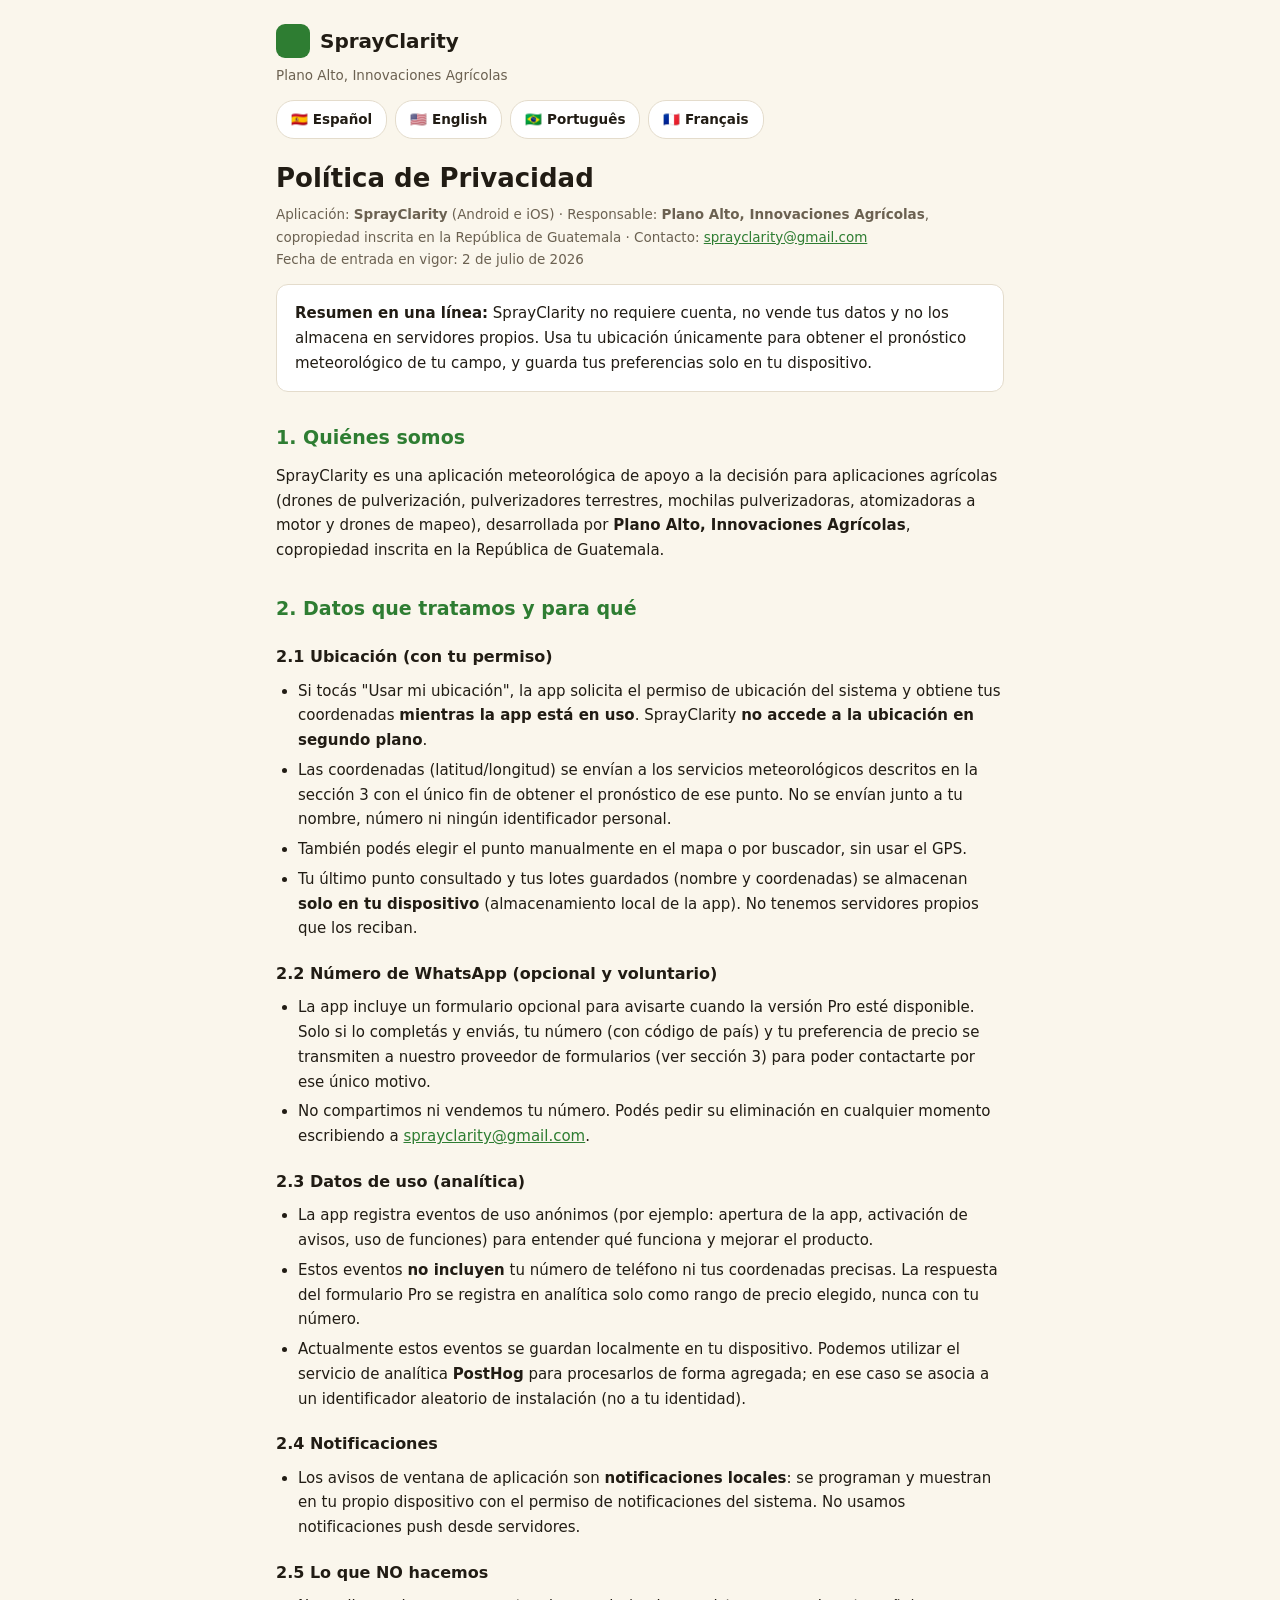
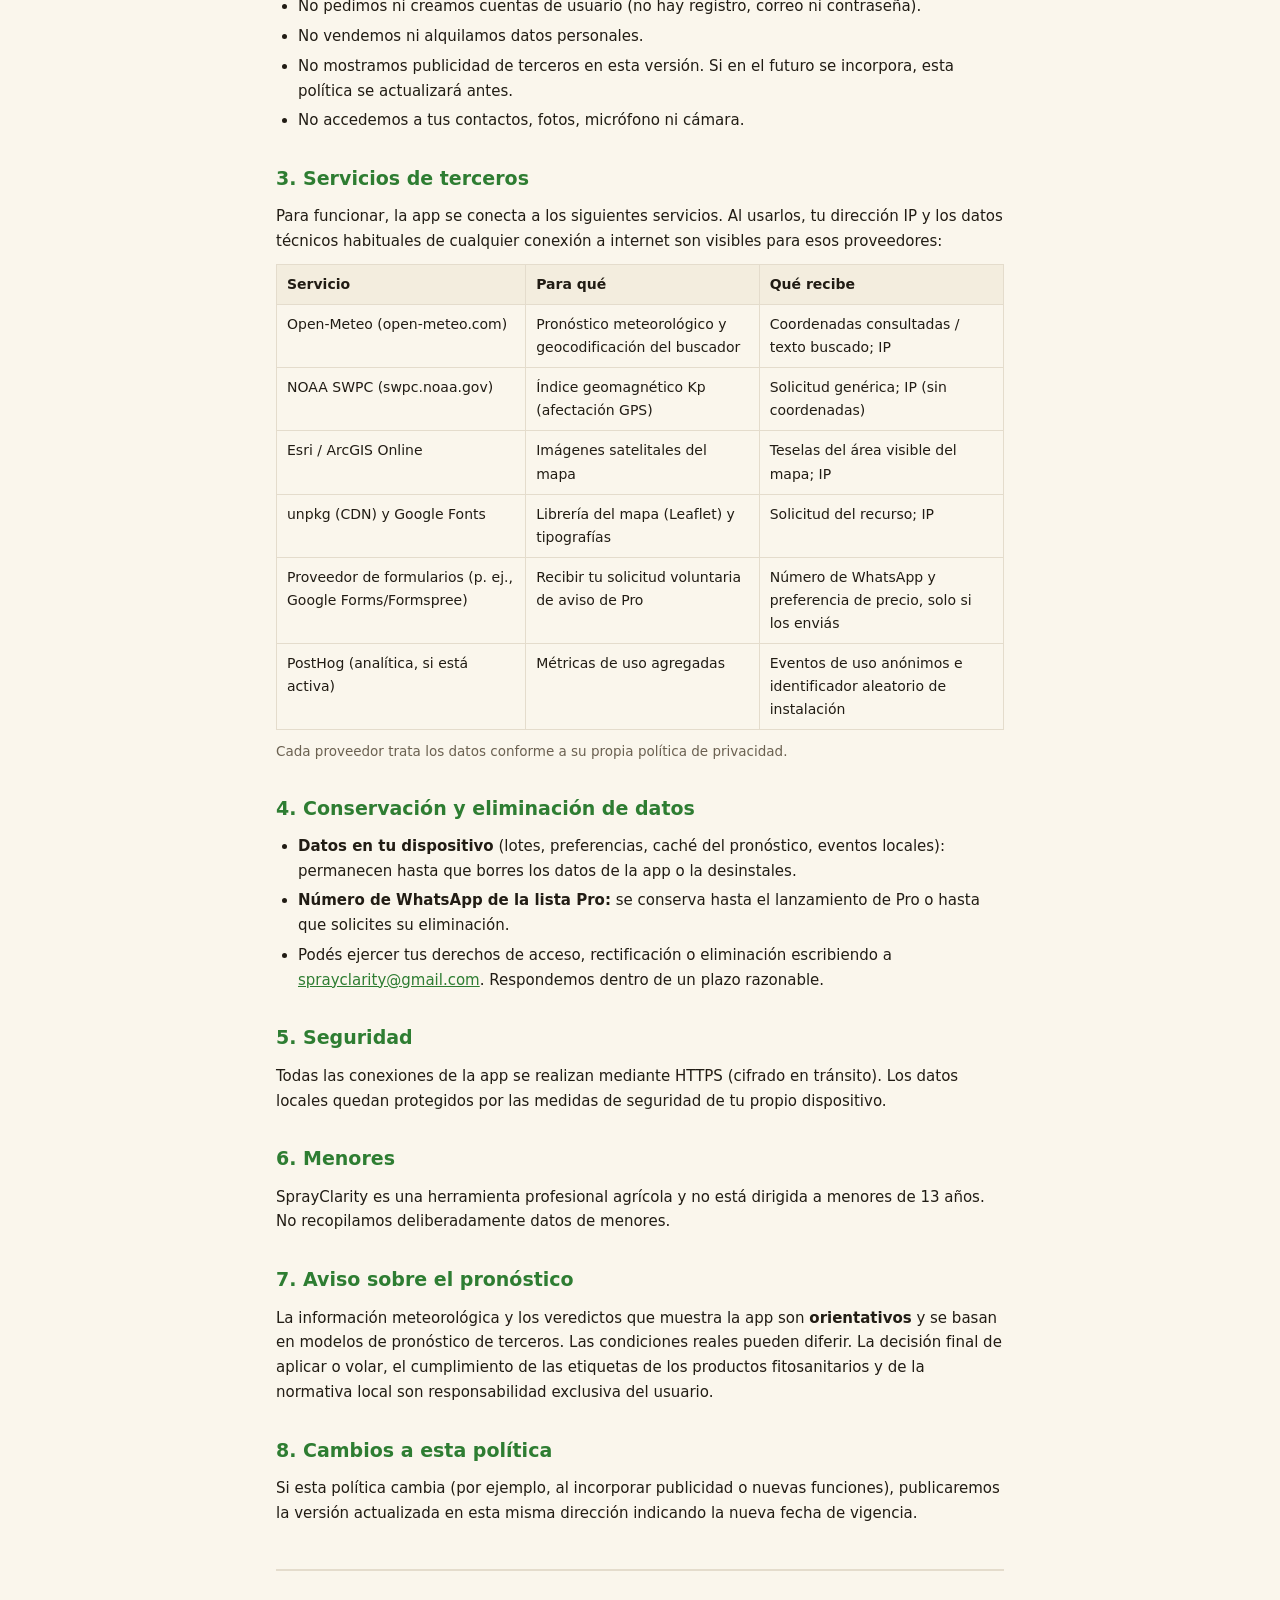
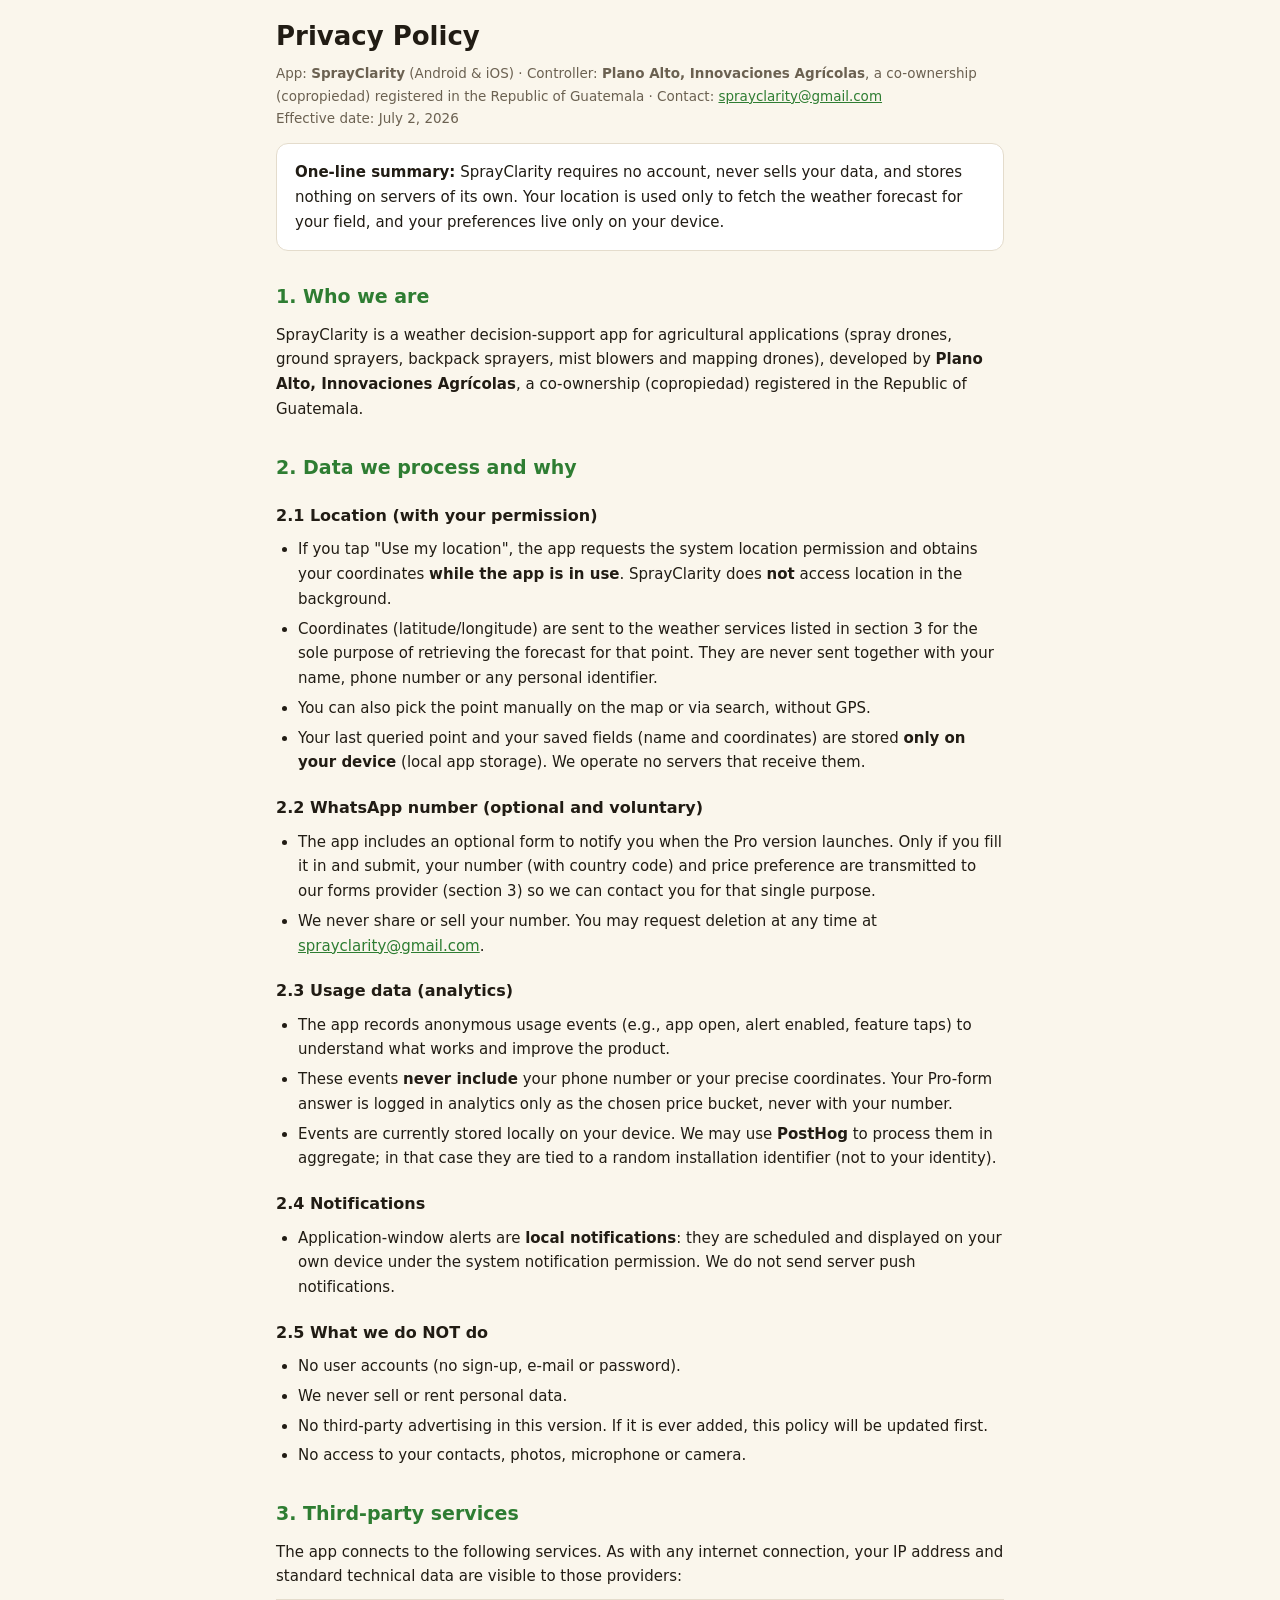
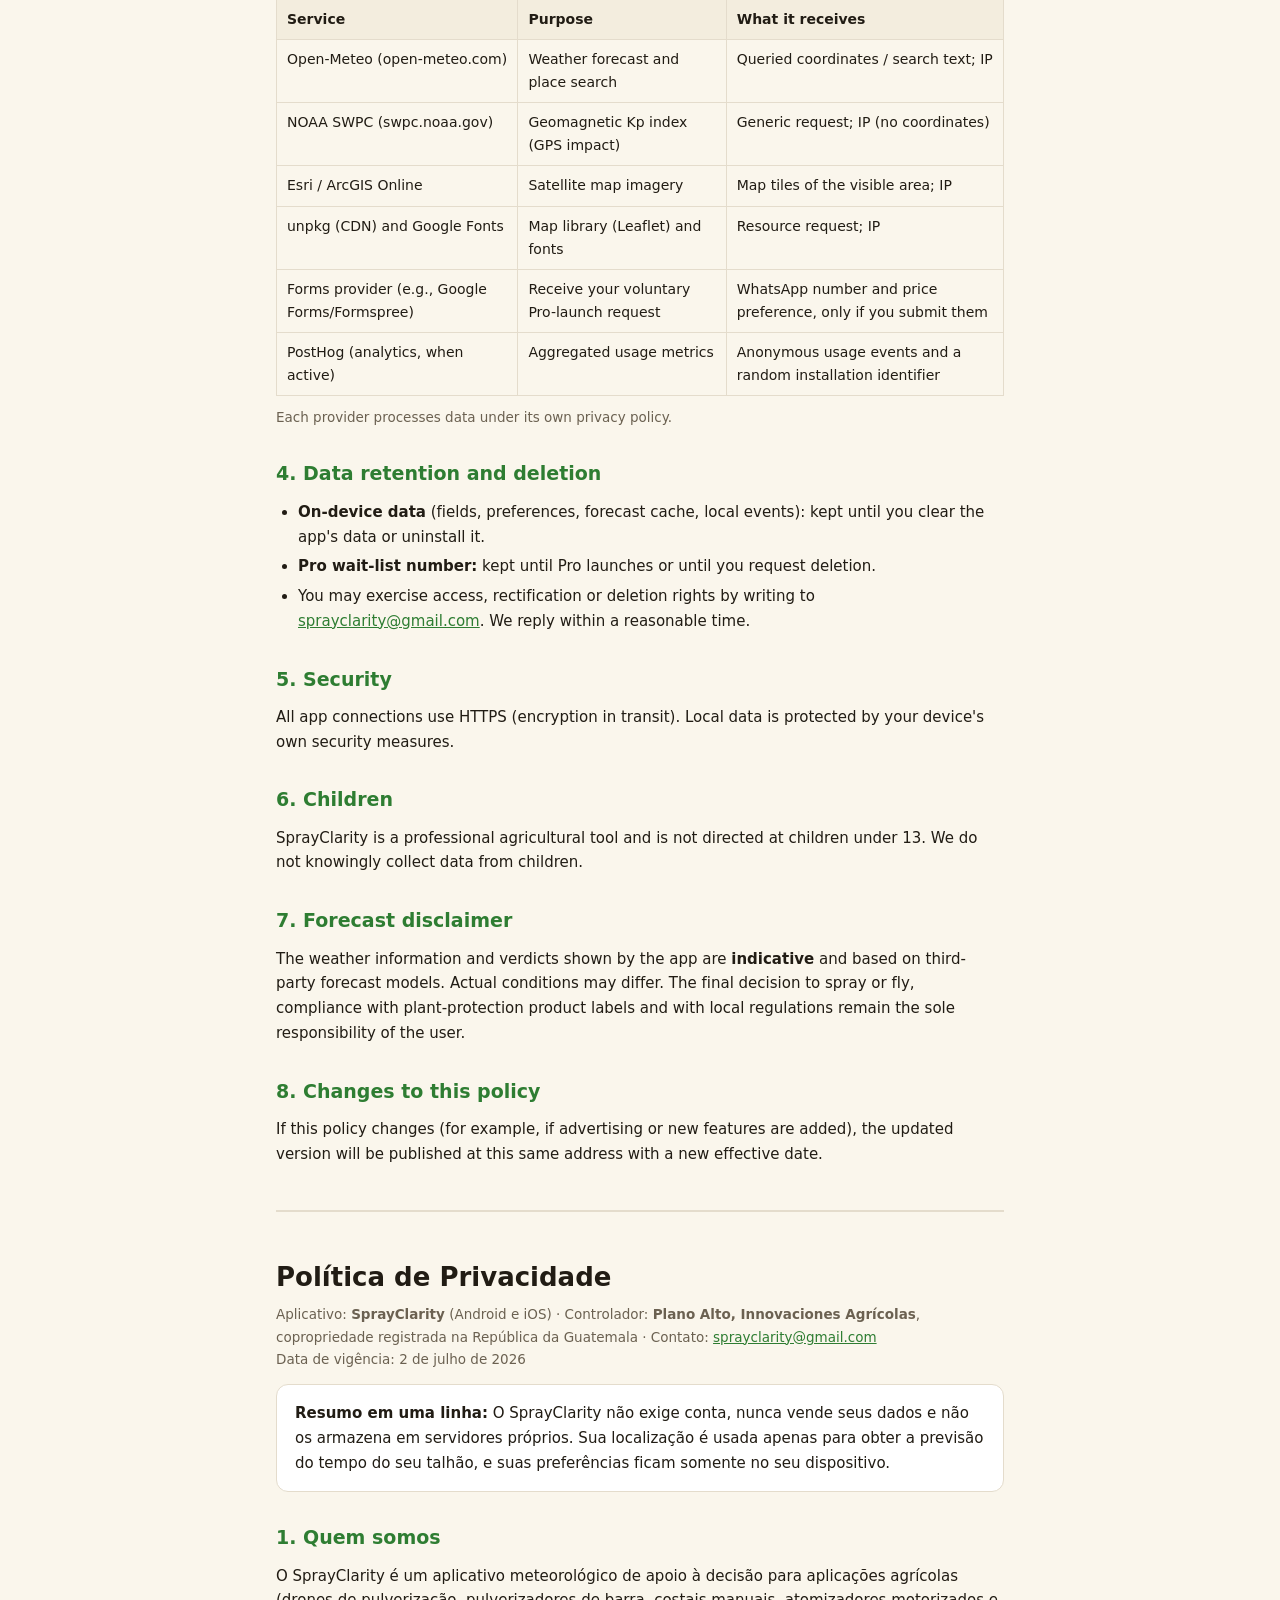
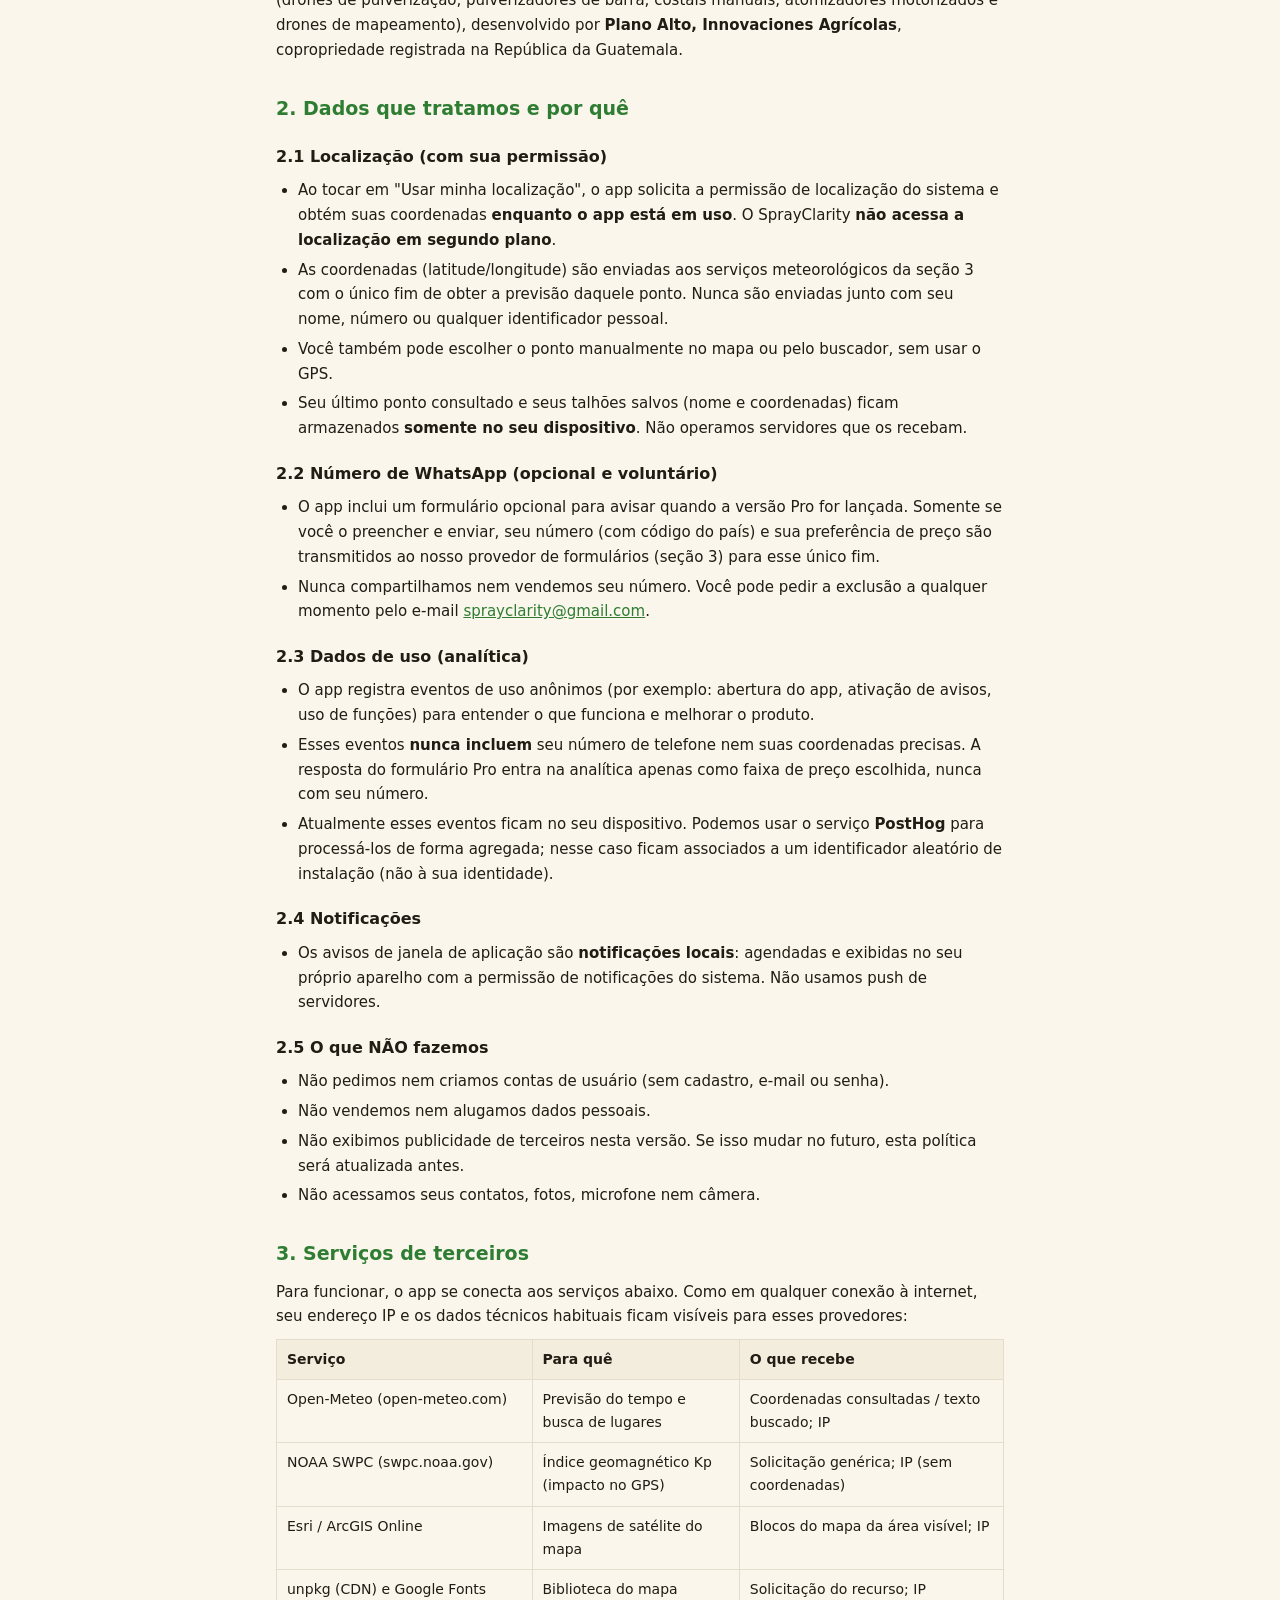
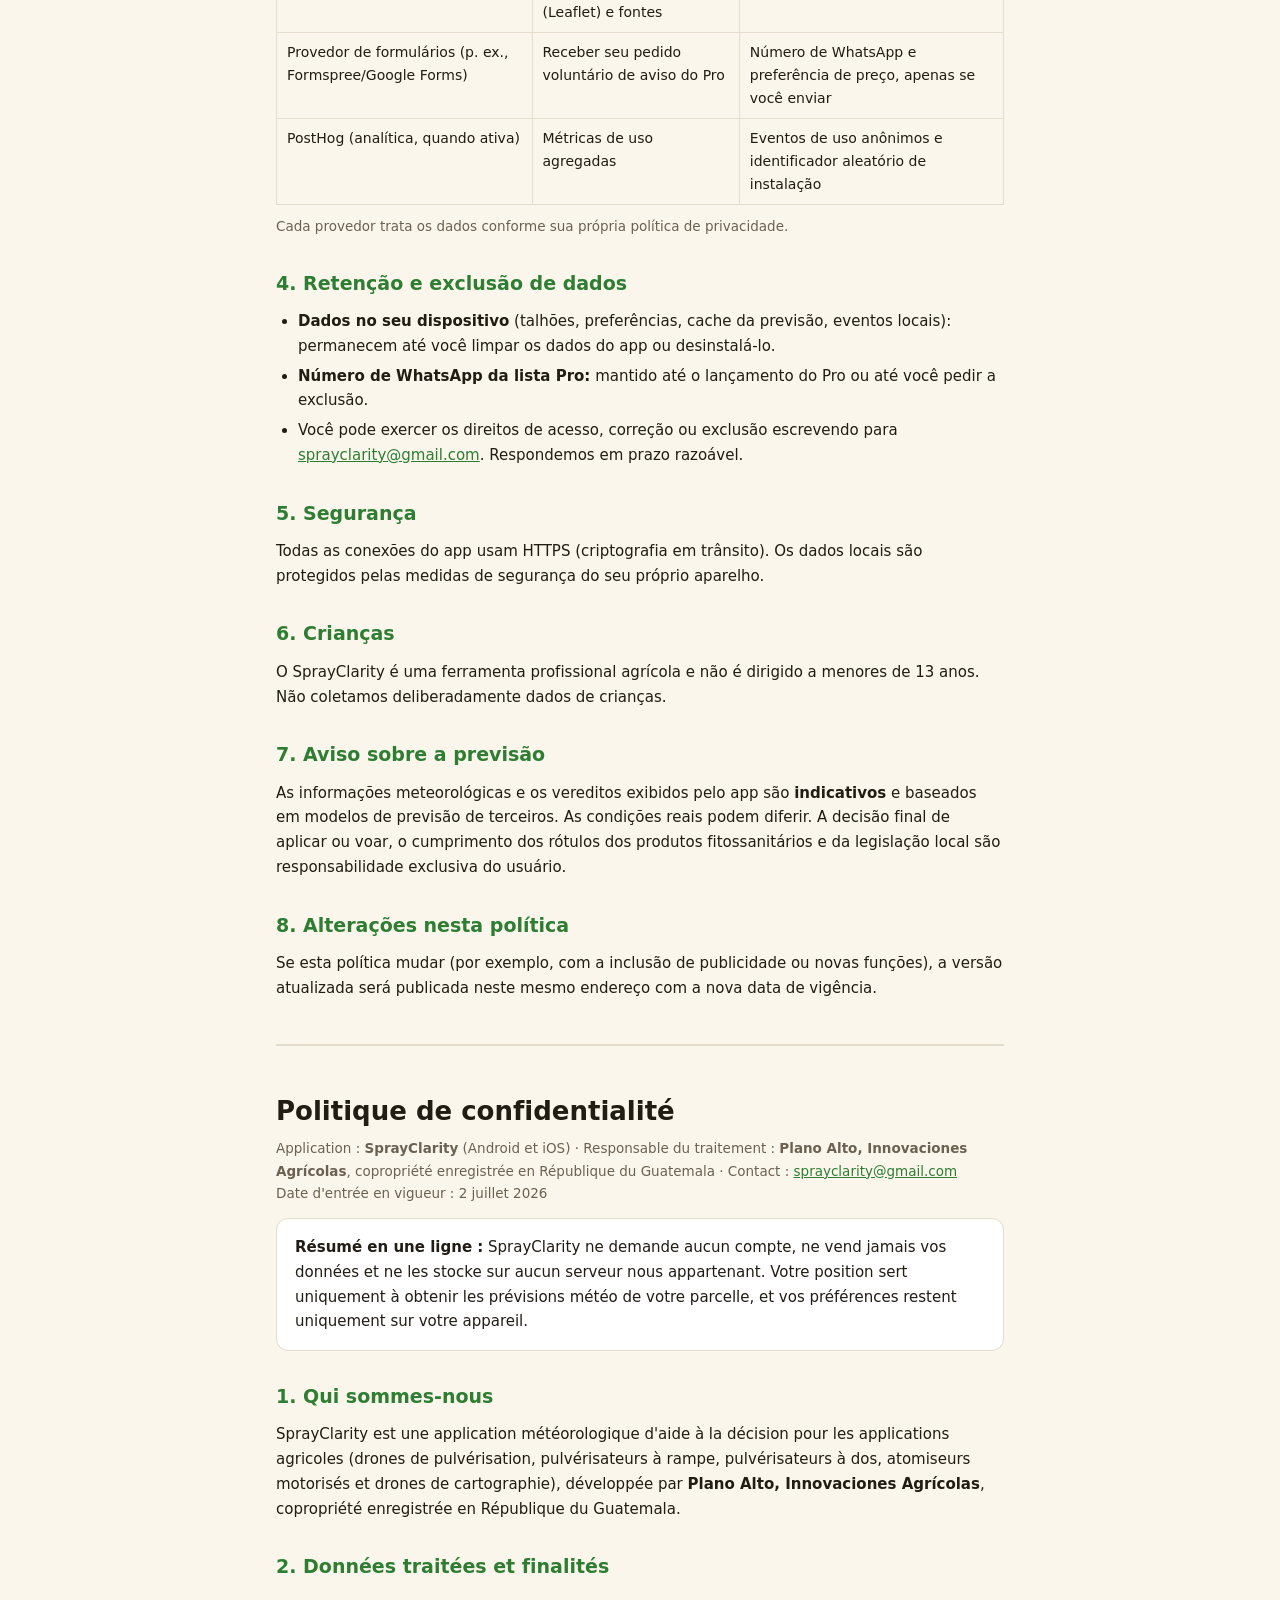
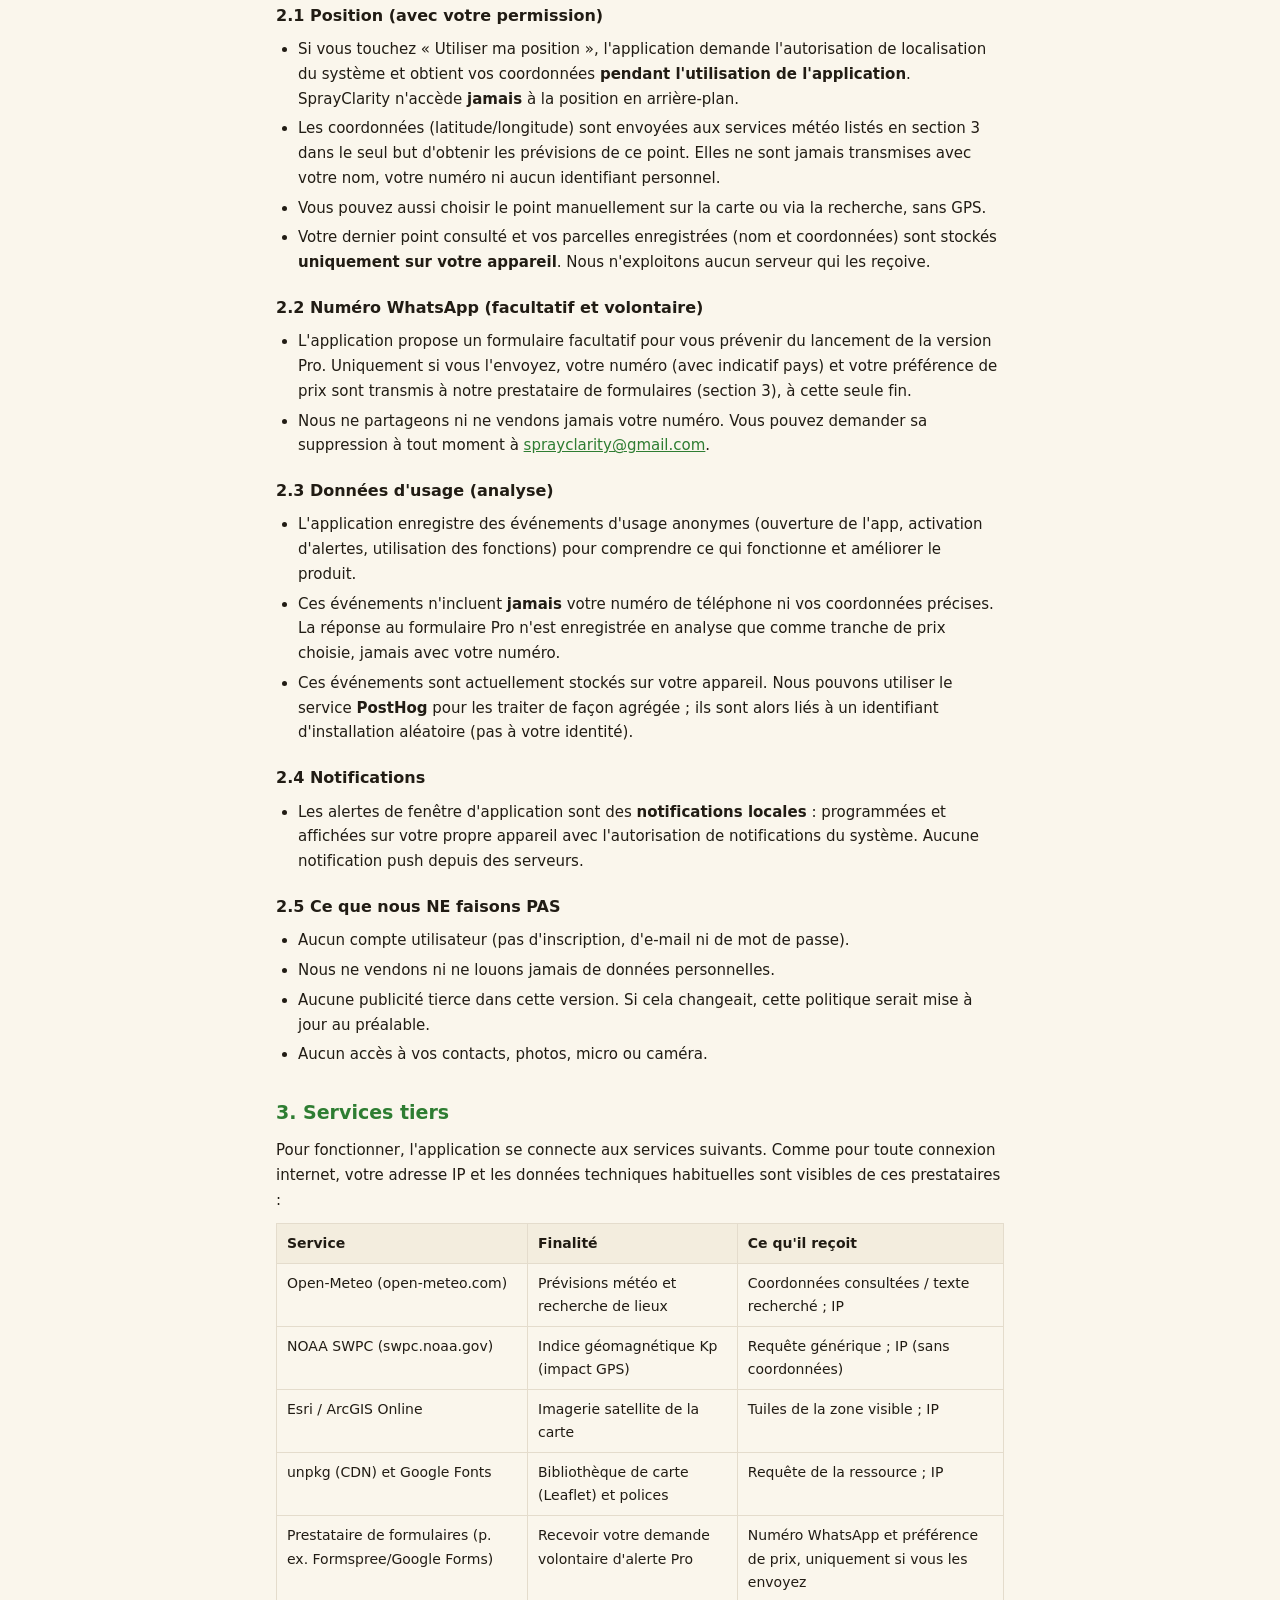
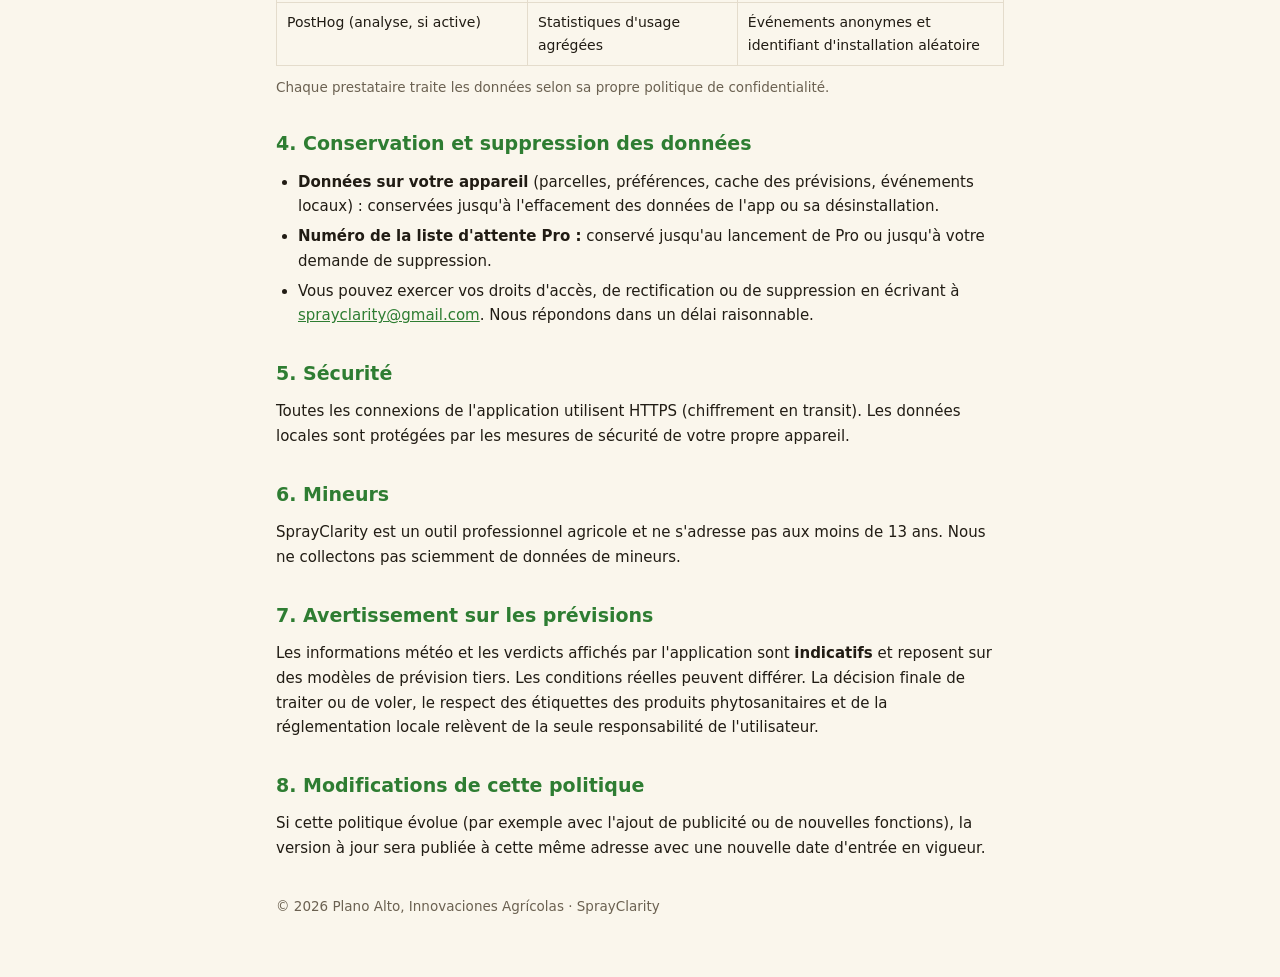
==== index.html @ 261943ae "Add files via upload" ====
<!DOCTYPE html>
<html lang="es">
<head>
<meta charset="UTF-8">
<meta name="viewport" content="width=device-width, initial-scale=1.0">
<title>Política de Privacidad · SprayClarity</title>
<style>
  :root{--ink:#211C14;--soft:#6B6151;--line:#E4DCCC;--go:#2E7D32;--paper:#FAF6EC}
  *{box-sizing:border-box;margin:0;padding:0}
  body{font-family:system-ui,-apple-system,"Segoe UI",Roboto,sans-serif;background:var(--paper);color:var(--ink);line-height:1.65;padding:24px 16px 60px;max-width:760px;margin:0 auto}
  h1{font-size:26px;margin:18px 0 4px}
  h2{font-size:19px;margin:30px 0 10px;color:var(--go)}
  h3{font-size:16px;margin:20px 0 6px}
  p,li{font-size:15px;color:var(--ink)}
  ul{padding-left:22px;margin:8px 0}
  li{margin:5px 0}
  .meta{color:var(--soft);font-size:13.5px}
  .brand{display:flex;align-items:center;gap:10px;margin-bottom:6px}
  .brand b{font-size:20px}
  .dot{width:34px;height:34px;border-radius:9px;background:var(--go);display:inline-block}
  .card{background:#fff;border:1px solid var(--line);border-radius:12px;padding:16px 18px;margin:14px 0}
  .lang{display:inline-block;margin:14px 8px 0 0;padding:7px 14px;border:1px solid var(--line);border-radius:18px;background:#fff;color:var(--ink);text-decoration:none;font-size:13.5px;font-weight:600}
  hr{border:none;border-top:2px solid var(--line);margin:44px 0}
  table{border-collapse:collapse;width:100%;margin:10px 0;font-size:14px}
  th,td{border:1px solid var(--line);padding:8px 10px;text-align:left;vertical-align:top}
  th{background:#F3EDDE}
  a{color:var(--go)}
</style>
</head>
<body>

<div class="brand"><span class="dot"></span><b>SprayClarity</b></div>
<p class="meta">Plano Alto, Innovaciones Agrícolas</p>
<a class="lang" href="#es">🇪🇸 Español</a><a class="lang" href="#en">🇺🇸 English</a><a class="lang" href="#pt">🇧🇷 Português</a><a class="lang" href="#fr">🇫🇷 Français</a>

<!-- ==================== ESPAÑOL ==================== -->
<h1 id="es">Política de Privacidad</h1>
<p class="meta">Aplicación: <b>SprayClarity</b> (Android e iOS) · Responsable: <b>Plano Alto, Innovaciones Agrícolas</b>, copropiedad inscrita en la República de Guatemala · Contacto: <a href="mailto:sprayclarity@gmail.com">sprayclarity@gmail.com</a><br>Fecha de entrada en vigor: 2 de julio de 2026</p>

<div class="card"><p><b>Resumen en una línea:</b> SprayClarity no requiere cuenta, no vende tus datos y no los almacena en servidores propios. Usa tu ubicación únicamente para obtener el pronóstico meteorológico de tu campo, y guarda tus preferencias solo en tu dispositivo.</p></div>

<h2>1. Quiénes somos</h2>
<p>SprayClarity es una aplicación meteorológica de apoyo a la decisión para aplicaciones agrícolas (drones de pulverización, pulverizadores terrestres, mochilas pulverizadoras, atomizadoras a motor y drones de mapeo), desarrollada por <b>Plano Alto, Innovaciones Agrícolas</b>, copropiedad inscrita en la República de Guatemala.</p>

<h2>2. Datos que tratamos y para qué</h2>

<h3>2.1 Ubicación (con tu permiso)</h3>
<ul>
  <li>Si tocás "Usar mi ubicación", la app solicita el permiso de ubicación del sistema y obtiene tus coordenadas <b>mientras la app está en uso</b>. SprayClarity <b>no accede a la ubicación en segundo plano</b>.</li>
  <li>Las coordenadas (latitud/longitud) se envían a los servicios meteorológicos descritos en la sección 3 con el único fin de obtener el pronóstico de ese punto. No se envían junto a tu nombre, número ni ningún identificador personal.</li>
  <li>También podés elegir el punto manualmente en el mapa o por buscador, sin usar el GPS.</li>
  <li>Tu último punto consultado y tus lotes guardados (nombre y coordenadas) se almacenan <b>solo en tu dispositivo</b> (almacenamiento local de la app). No tenemos servidores propios que los reciban.</li>
</ul>

<h3>2.2 Número de WhatsApp (opcional y voluntario)</h3>
<ul>
  <li>La app incluye un formulario opcional para avisarte cuando la versión Pro esté disponible. Solo si lo completás y enviás, tu número (con código de país) y tu preferencia de precio se transmiten a nuestro proveedor de formularios (ver sección 3) para poder contactarte por ese único motivo.</li>
  <li>No compartimos ni vendemos tu número. Podés pedir su eliminación en cualquier momento escribiendo a <a href="mailto:sprayclarity@gmail.com">sprayclarity@gmail.com</a>.</li>
</ul>

<h3>2.3 Datos de uso (analítica)</h3>
<ul>
  <li>La app registra eventos de uso anónimos (por ejemplo: apertura de la app, activación de avisos, uso de funciones) para entender qué funciona y mejorar el producto.</li>
  <li>Estos eventos <b>no incluyen</b> tu número de teléfono ni tus coordenadas precisas. La respuesta del formulario Pro se registra en analítica solo como rango de precio elegido, nunca con tu número.</li>
  <li>Actualmente estos eventos se guardan localmente en tu dispositivo. Podemos utilizar el servicio de analítica <b>PostHog</b> para procesarlos de forma agregada; en ese caso se asocia a un identificador aleatorio de instalación (no a tu identidad).</li>
</ul>

<h3>2.4 Notificaciones</h3>
<ul>
  <li>Los avisos de ventana de aplicación son <b>notificaciones locales</b>: se programan y muestran en tu propio dispositivo con el permiso de notificaciones del sistema. No usamos notificaciones push desde servidores.</li>
</ul>

<h3>2.5 Lo que NO hacemos</h3>
<ul>
  <li>No pedimos ni creamos cuentas de usuario (no hay registro, correo ni contraseña).</li>
  <li>No vendemos ni alquilamos datos personales.</li>
  <li>No mostramos publicidad de terceros en esta versión. Si en el futuro se incorpora, esta política se actualizará antes.</li>
  <li>No accedemos a tus contactos, fotos, micrófono ni cámara.</li>
</ul>

<h2>3. Servicios de terceros</h2>
<p>Para funcionar, la app se conecta a los siguientes servicios. Al usarlos, tu dirección IP y los datos técnicos habituales de cualquier conexión a internet son visibles para esos proveedores:</p>
<table>
  <tr><th>Servicio</th><th>Para qué</th><th>Qué recibe</th></tr>
  <tr><td>Open-Meteo (open-meteo.com)</td><td>Pronóstico meteorológico y geocodificación del buscador</td><td>Coordenadas consultadas / texto buscado; IP</td></tr>
  <tr><td>NOAA SWPC (swpc.noaa.gov)</td><td>Índice geomagnético Kp (afectación GPS)</td><td>Solicitud genérica; IP (sin coordenadas)</td></tr>
  <tr><td>Esri / ArcGIS Online</td><td>Imágenes satelitales del mapa</td><td>Teselas del área visible del mapa; IP</td></tr>
  <tr><td>unpkg (CDN) y Google Fonts</td><td>Librería del mapa (Leaflet) y tipografías</td><td>Solicitud del recurso; IP</td></tr>
  <tr><td>Proveedor de formularios (p. ej., Google Forms/Formspree)</td><td>Recibir tu solicitud voluntaria de aviso de Pro</td><td>Número de WhatsApp y preferencia de precio, solo si los enviás</td></tr>
  <tr><td>PostHog (analítica, si está activa)</td><td>Métricas de uso agregadas</td><td>Eventos de uso anónimos e identificador aleatorio de instalación</td></tr>
</table>
<p class="meta">Cada proveedor trata los datos conforme a su propia política de privacidad.</p>

<h2 id="eliminar-datos">4. Conservación y eliminación de datos</h2>
<ul>
  <li><b>Datos en tu dispositivo</b> (lotes, preferencias, caché del pronóstico, eventos locales): permanecen hasta que borres los datos de la app o la desinstales.</li>
  <li><b>Número de WhatsApp de la lista Pro:</b> se conserva hasta el lanzamiento de Pro o hasta que solicites su eliminación.</li>
  <li>Podés ejercer tus derechos de acceso, rectificación o eliminación escribiendo a <a href="mailto:sprayclarity@gmail.com">sprayclarity@gmail.com</a>. Respondemos dentro de un plazo razonable.</li>
</ul>

<h2>5. Seguridad</h2>
<p>Todas las conexiones de la app se realizan mediante HTTPS (cifrado en tránsito). Los datos locales quedan protegidos por las medidas de seguridad de tu propio dispositivo.</p>

<h2>6. Menores</h2>
<p>SprayClarity es una herramienta profesional agrícola y no está dirigida a menores de 13 años. No recopilamos deliberadamente datos de menores.</p>

<h2>7. Aviso sobre el pronóstico</h2>
<p>La información meteorológica y los veredictos que muestra la app son <b>orientativos</b> y se basan en modelos de pronóstico de terceros. Las condiciones reales pueden diferir. La decisión final de aplicar o volar, el cumplimiento de las etiquetas de los productos fitosanitarios y de la normativa local son responsabilidad exclusiva del usuario.</p>

<h2>8. Cambios a esta política</h2>
<p>Si esta política cambia (por ejemplo, al incorporar publicidad o nuevas funciones), publicaremos la versión actualizada en esta misma dirección indicando la nueva fecha de vigencia.</p>

<hr>

<!-- ==================== ENGLISH ==================== -->
<h1 id="en">Privacy Policy</h1>
<p class="meta">App: <b>SprayClarity</b> (Android &amp; iOS) · Controller: <b>Plano Alto, Innovaciones Agrícolas</b>, a co-ownership (copropiedad) registered in the Republic of Guatemala · Contact: <a href="mailto:sprayclarity@gmail.com">sprayclarity@gmail.com</a><br>Effective date: July 2, 2026</p>

<div class="card"><p><b>One-line summary:</b> SprayClarity requires no account, never sells your data, and stores nothing on servers of its own. Your location is used only to fetch the weather forecast for your field, and your preferences live only on your device.</p></div>

<h2>1. Who we are</h2>
<p>SprayClarity is a weather decision-support app for agricultural applications (spray drones, ground sprayers, backpack sprayers, mist blowers and mapping drones), developed by <b>Plano Alto, Innovaciones Agrícolas</b>, a co-ownership (copropiedad) registered in the Republic of Guatemala.</p>

<h2>2. Data we process and why</h2>

<h3>2.1 Location (with your permission)</h3>
<ul>
  <li>If you tap "Use my location", the app requests the system location permission and obtains your coordinates <b>while the app is in use</b>. SprayClarity does <b>not</b> access location in the background.</li>
  <li>Coordinates (latitude/longitude) are sent to the weather services listed in section 3 for the sole purpose of retrieving the forecast for that point. They are never sent together with your name, phone number or any personal identifier.</li>
  <li>You can also pick the point manually on the map or via search, without GPS.</li>
  <li>Your last queried point and your saved fields (name and coordinates) are stored <b>only on your device</b> (local app storage). We operate no servers that receive them.</li>
</ul>

<h3>2.2 WhatsApp number (optional and voluntary)</h3>
<ul>
  <li>The app includes an optional form to notify you when the Pro version launches. Only if you fill it in and submit, your number (with country code) and price preference are transmitted to our forms provider (section 3) so we can contact you for that single purpose.</li>
  <li>We never share or sell your number. You may request deletion at any time at <a href="mailto:sprayclarity@gmail.com">sprayclarity@gmail.com</a>.</li>
</ul>

<h3>2.3 Usage data (analytics)</h3>
<ul>
  <li>The app records anonymous usage events (e.g., app open, alert enabled, feature taps) to understand what works and improve the product.</li>
  <li>These events <b>never include</b> your phone number or your precise coordinates. Your Pro-form answer is logged in analytics only as the chosen price bucket, never with your number.</li>
  <li>Events are currently stored locally on your device. We may use <b>PostHog</b> to process them in aggregate; in that case they are tied to a random installation identifier (not to your identity).</li>
</ul>

<h3>2.4 Notifications</h3>
<ul>
  <li>Application-window alerts are <b>local notifications</b>: they are scheduled and displayed on your own device under the system notification permission. We do not send server push notifications.</li>
</ul>

<h3>2.5 What we do NOT do</h3>
<ul>
  <li>No user accounts (no sign-up, e-mail or password).</li>
  <li>We never sell or rent personal data.</li>
  <li>No third-party advertising in this version. If it is ever added, this policy will be updated first.</li>
  <li>No access to your contacts, photos, microphone or camera.</li>
</ul>

<h2>3. Third-party services</h2>
<p>The app connects to the following services. As with any internet connection, your IP address and standard technical data are visible to those providers:</p>
<table>
  <tr><th>Service</th><th>Purpose</th><th>What it receives</th></tr>
  <tr><td>Open-Meteo (open-meteo.com)</td><td>Weather forecast and place search</td><td>Queried coordinates / search text; IP</td></tr>
  <tr><td>NOAA SWPC (swpc.noaa.gov)</td><td>Geomagnetic Kp index (GPS impact)</td><td>Generic request; IP (no coordinates)</td></tr>
  <tr><td>Esri / ArcGIS Online</td><td>Satellite map imagery</td><td>Map tiles of the visible area; IP</td></tr>
  <tr><td>unpkg (CDN) and Google Fonts</td><td>Map library (Leaflet) and fonts</td><td>Resource request; IP</td></tr>
  <tr><td>Forms provider (e.g., Google Forms/Formspree)</td><td>Receive your voluntary Pro-launch request</td><td>WhatsApp number and price preference, only if you submit them</td></tr>
  <tr><td>PostHog (analytics, when active)</td><td>Aggregated usage metrics</td><td>Anonymous usage events and a random installation identifier</td></tr>
</table>
<p class="meta">Each provider processes data under its own privacy policy.</p>

<h2 id="data-deletion">4. Data retention and deletion</h2>
<ul>
  <li><b>On-device data</b> (fields, preferences, forecast cache, local events): kept until you clear the app's data or uninstall it.</li>
  <li><b>Pro wait-list number:</b> kept until Pro launches or until you request deletion.</li>
  <li>You may exercise access, rectification or deletion rights by writing to <a href="mailto:sprayclarity@gmail.com">sprayclarity@gmail.com</a>. We reply within a reasonable time.</li>
</ul>

<h2>5. Security</h2>
<p>All app connections use HTTPS (encryption in transit). Local data is protected by your device's own security measures.</p>

<h2>6. Children</h2>
<p>SprayClarity is a professional agricultural tool and is not directed at children under 13. We do not knowingly collect data from children.</p>

<h2>7. Forecast disclaimer</h2>
<p>The weather information and verdicts shown by the app are <b>indicative</b> and based on third-party forecast models. Actual conditions may differ. The final decision to spray or fly, compliance with plant-protection product labels and with local regulations remain the sole responsibility of the user.</p>

<h2>8. Changes to this policy</h2>
<p>If this policy changes (for example, if advertising or new features are added), the updated version will be published at this same address with a new effective date.</p>

<hr>

<!-- ==================== PORTUGUÊS ==================== -->
<h1 id="pt">Política de Privacidade</h1>
<p class="meta">Aplicativo: <b>SprayClarity</b> (Android e iOS) · Controlador: <b>Plano Alto, Innovaciones Agrícolas</b>, copropriedade registrada na República da Guatemala · Contato: <a href="mailto:sprayclarity@gmail.com">sprayclarity@gmail.com</a><br>Data de vigência: 2 de julho de 2026</p>

<div class="card"><p><b>Resumo em uma linha:</b> O SprayClarity não exige conta, nunca vende seus dados e não os armazena em servidores próprios. Sua localização é usada apenas para obter a previsão do tempo do seu talhão, e suas preferências ficam somente no seu dispositivo.</p></div>

<h2>1. Quem somos</h2>
<p>O SprayClarity é um aplicativo meteorológico de apoio à decisão para aplicações agrícolas (drones de pulverização, pulverizadores de barra, costais manuais, atomizadores motorizados e drones de mapeamento), desenvolvido por <b>Plano Alto, Innovaciones Agrícolas</b>, copropriedade registrada na República da Guatemala.</p>

<h2>2. Dados que tratamos e por quê</h2>

<h3>2.1 Localização (com sua permissão)</h3>
<ul>
  <li>Ao tocar em "Usar minha localização", o app solicita a permissão de localização do sistema e obtém suas coordenadas <b>enquanto o app está em uso</b>. O SprayClarity <b>não acessa a localização em segundo plano</b>.</li>
  <li>As coordenadas (latitude/longitude) são enviadas aos serviços meteorológicos da seção 3 com o único fim de obter a previsão daquele ponto. Nunca são enviadas junto com seu nome, número ou qualquer identificador pessoal.</li>
  <li>Você também pode escolher o ponto manualmente no mapa ou pelo buscador, sem usar o GPS.</li>
  <li>Seu último ponto consultado e seus talhões salvos (nome e coordenadas) ficam armazenados <b>somente no seu dispositivo</b>. Não operamos servidores que os recebam.</li>
</ul>

<h3>2.2 Número de WhatsApp (opcional e voluntário)</h3>
<ul>
  <li>O app inclui um formulário opcional para avisar quando a versão Pro for lançada. Somente se você o preencher e enviar, seu número (com código do país) e sua preferência de preço são transmitidos ao nosso provedor de formulários (seção 3) para esse único fim.</li>
  <li>Nunca compartilhamos nem vendemos seu número. Você pode pedir a exclusão a qualquer momento pelo e-mail <a href="mailto:sprayclarity@gmail.com">sprayclarity@gmail.com</a>.</li>
</ul>

<h3>2.3 Dados de uso (analítica)</h3>
<ul>
  <li>O app registra eventos de uso anônimos (por exemplo: abertura do app, ativação de avisos, uso de funções) para entender o que funciona e melhorar o produto.</li>
  <li>Esses eventos <b>nunca incluem</b> seu número de telefone nem suas coordenadas precisas. A resposta do formulário Pro entra na analítica apenas como faixa de preço escolhida, nunca com seu número.</li>
  <li>Atualmente esses eventos ficam no seu dispositivo. Podemos usar o serviço <b>PostHog</b> para processá-los de forma agregada; nesse caso ficam associados a um identificador aleatório de instalação (não à sua identidade).</li>
</ul>

<h3>2.4 Notificações</h3>
<ul>
  <li>Os avisos de janela de aplicação são <b>notificações locais</b>: agendadas e exibidas no seu próprio aparelho com a permissão de notificações do sistema. Não usamos push de servidores.</li>
</ul>

<h3>2.5 O que NÃO fazemos</h3>
<ul>
  <li>Não pedimos nem criamos contas de usuário (sem cadastro, e-mail ou senha).</li>
  <li>Não vendemos nem alugamos dados pessoais.</li>
  <li>Não exibimos publicidade de terceiros nesta versão. Se isso mudar no futuro, esta política será atualizada antes.</li>
  <li>Não acessamos seus contatos, fotos, microfone nem câmera.</li>
</ul>

<h2>3. Serviços de terceiros</h2>
<p>Para funcionar, o app se conecta aos serviços abaixo. Como em qualquer conexão à internet, seu endereço IP e os dados técnicos habituais ficam visíveis para esses provedores:</p>
<table>
  <tr><th>Serviço</th><th>Para quê</th><th>O que recebe</th></tr>
  <tr><td>Open-Meteo (open-meteo.com)</td><td>Previsão do tempo e busca de lugares</td><td>Coordenadas consultadas / texto buscado; IP</td></tr>
  <tr><td>NOAA SWPC (swpc.noaa.gov)</td><td>Índice geomagnético Kp (impacto no GPS)</td><td>Solicitação genérica; IP (sem coordenadas)</td></tr>
  <tr><td>Esri / ArcGIS Online</td><td>Imagens de satélite do mapa</td><td>Blocos do mapa da área visível; IP</td></tr>
  <tr><td>unpkg (CDN) e Google Fonts</td><td>Biblioteca do mapa (Leaflet) e fontes</td><td>Solicitação do recurso; IP</td></tr>
  <tr><td>Provedor de formulários (p. ex., Formspree/Google Forms)</td><td>Receber seu pedido voluntário de aviso do Pro</td><td>Número de WhatsApp e preferência de preço, apenas se você enviar</td></tr>
  <tr><td>PostHog (analítica, quando ativa)</td><td>Métricas de uso agregadas</td><td>Eventos de uso anônimos e identificador aleatório de instalação</td></tr>
</table>
<p class="meta">Cada provedor trata os dados conforme sua própria política de privacidade.</p>

<h2 id="excluir-dados">4. Retenção e exclusão de dados</h2>
<ul>
  <li><b>Dados no seu dispositivo</b> (talhões, preferências, cache da previsão, eventos locais): permanecem até você limpar os dados do app ou desinstalá-lo.</li>
  <li><b>Número de WhatsApp da lista Pro:</b> mantido até o lançamento do Pro ou até você pedir a exclusão.</li>
  <li>Você pode exercer os direitos de acesso, correção ou exclusão escrevendo para <a href="mailto:sprayclarity@gmail.com">sprayclarity@gmail.com</a>. Respondemos em prazo razoável.</li>
</ul>

<h2>5. Segurança</h2>
<p>Todas as conexões do app usam HTTPS (criptografia em trânsito). Os dados locais são protegidos pelas medidas de segurança do seu próprio aparelho.</p>

<h2>6. Crianças</h2>
<p>O SprayClarity é uma ferramenta profissional agrícola e não é dirigido a menores de 13 anos. Não coletamos deliberadamente dados de crianças.</p>

<h2>7. Aviso sobre a previsão</h2>
<p>As informações meteorológicas e os vereditos exibidos pelo app são <b>indicativos</b> e baseados em modelos de previsão de terceiros. As condições reais podem diferir. A decisão final de aplicar ou voar, o cumprimento dos rótulos dos produtos fitossanitários e da legislação local são responsabilidade exclusiva do usuário.</p>

<h2>8. Alterações nesta política</h2>
<p>Se esta política mudar (por exemplo, com a inclusão de publicidade ou novas funções), a versão atualizada será publicada neste mesmo endereço com a nova data de vigência.</p>

<hr>

<!-- ==================== FRANÇAIS ==================== -->
<h1 id="fr">Politique de confidentialité</h1>
<p class="meta">Application : <b>SprayClarity</b> (Android et iOS) · Responsable du traitement : <b>Plano Alto, Innovaciones Agrícolas</b>, copropriété enregistrée en République du Guatemala · Contact : <a href="mailto:sprayclarity@gmail.com">sprayclarity@gmail.com</a><br>Date d'entrée en vigueur : 2 juillet 2026</p>

<div class="card"><p><b>Résumé en une ligne :</b> SprayClarity ne demande aucun compte, ne vend jamais vos données et ne les stocke sur aucun serveur nous appartenant. Votre position sert uniquement à obtenir les prévisions météo de votre parcelle, et vos préférences restent uniquement sur votre appareil.</p></div>

<h2>1. Qui sommes-nous</h2>
<p>SprayClarity est une application météorologique d'aide à la décision pour les applications agricoles (drones de pulvérisation, pulvérisateurs à rampe, pulvérisateurs à dos, atomiseurs motorisés et drones de cartographie), développée par <b>Plano Alto, Innovaciones Agrícolas</b>, copropriété enregistrée en République du Guatemala.</p>

<h2>2. Données traitées et finalités</h2>

<h3>2.1 Position (avec votre permission)</h3>
<ul>
  <li>Si vous touchez « Utiliser ma position », l'application demande l'autorisation de localisation du système et obtient vos coordonnées <b>pendant l'utilisation de l'application</b>. SprayClarity n'accède <b>jamais</b> à la position en arrière-plan.</li>
  <li>Les coordonnées (latitude/longitude) sont envoyées aux services météo listés en section 3 dans le seul but d'obtenir les prévisions de ce point. Elles ne sont jamais transmises avec votre nom, votre numéro ni aucun identifiant personnel.</li>
  <li>Vous pouvez aussi choisir le point manuellement sur la carte ou via la recherche, sans GPS.</li>
  <li>Votre dernier point consulté et vos parcelles enregistrées (nom et coordonnées) sont stockés <b>uniquement sur votre appareil</b>. Nous n'exploitons aucun serveur qui les reçoive.</li>
</ul>

<h3>2.2 Numéro WhatsApp (facultatif et volontaire)</h3>
<ul>
  <li>L'application propose un formulaire facultatif pour vous prévenir du lancement de la version Pro. Uniquement si vous l'envoyez, votre numéro (avec indicatif pays) et votre préférence de prix sont transmis à notre prestataire de formulaires (section 3), à cette seule fin.</li>
  <li>Nous ne partageons ni ne vendons jamais votre numéro. Vous pouvez demander sa suppression à tout moment à <a href="mailto:sprayclarity@gmail.com">sprayclarity@gmail.com</a>.</li>
</ul>

<h3>2.3 Données d'usage (analyse)</h3>
<ul>
  <li>L'application enregistre des événements d'usage anonymes (ouverture de l'app, activation d'alertes, utilisation des fonctions) pour comprendre ce qui fonctionne et améliorer le produit.</li>
  <li>Ces événements n'incluent <b>jamais</b> votre numéro de téléphone ni vos coordonnées précises. La réponse au formulaire Pro n'est enregistrée en analyse que comme tranche de prix choisie, jamais avec votre numéro.</li>
  <li>Ces événements sont actuellement stockés sur votre appareil. Nous pouvons utiliser le service <b>PostHog</b> pour les traiter de façon agrégée ; ils sont alors liés à un identifiant d'installation aléatoire (pas à votre identité).</li>
</ul>

<h3>2.4 Notifications</h3>
<ul>
  <li>Les alertes de fenêtre d'application sont des <b>notifications locales</b> : programmées et affichées sur votre propre appareil avec l'autorisation de notifications du système. Aucune notification push depuis des serveurs.</li>
</ul>

<h3>2.5 Ce que nous NE faisons PAS</h3>
<ul>
  <li>Aucun compte utilisateur (pas d'inscription, d'e-mail ni de mot de passe).</li>
  <li>Nous ne vendons ni ne louons jamais de données personnelles.</li>
  <li>Aucune publicité tierce dans cette version. Si cela changeait, cette politique serait mise à jour au préalable.</li>
  <li>Aucun accès à vos contacts, photos, micro ou caméra.</li>
</ul>

<h2>3. Services tiers</h2>
<p>Pour fonctionner, l'application se connecte aux services suivants. Comme pour toute connexion internet, votre adresse IP et les données techniques habituelles sont visibles de ces prestataires :</p>
<table>
  <tr><th>Service</th><th>Finalité</th><th>Ce qu'il reçoit</th></tr>
  <tr><td>Open-Meteo (open-meteo.com)</td><td>Prévisions météo et recherche de lieux</td><td>Coordonnées consultées / texte recherché ; IP</td></tr>
  <tr><td>NOAA SWPC (swpc.noaa.gov)</td><td>Indice géomagnétique Kp (impact GPS)</td><td>Requête générique ; IP (sans coordonnées)</td></tr>
  <tr><td>Esri / ArcGIS Online</td><td>Imagerie satellite de la carte</td><td>Tuiles de la zone visible ; IP</td></tr>
  <tr><td>unpkg (CDN) et Google Fonts</td><td>Bibliothèque de carte (Leaflet) et polices</td><td>Requête de la ressource ; IP</td></tr>
  <tr><td>Prestataire de formulaires (p. ex. Formspree/Google Forms)</td><td>Recevoir votre demande volontaire d'alerte Pro</td><td>Numéro WhatsApp et préférence de prix, uniquement si vous les envoyez</td></tr>
  <tr><td>PostHog (analyse, si active)</td><td>Statistiques d'usage agrégées</td><td>Événements anonymes et identifiant d'installation aléatoire</td></tr>
</table>
<p class="meta">Chaque prestataire traite les données selon sa propre politique de confidentialité.</p>

<h2 id="suppression-donnees">4. Conservation et suppression des données</h2>
<ul>
  <li><b>Données sur votre appareil</b> (parcelles, préférences, cache des prévisions, événements locaux) : conservées jusqu'à l'effacement des données de l'app ou sa désinstallation.</li>
  <li><b>Numéro de la liste d'attente Pro :</b> conservé jusqu'au lancement de Pro ou jusqu'à votre demande de suppression.</li>
  <li>Vous pouvez exercer vos droits d'accès, de rectification ou de suppression en écrivant à <a href="mailto:sprayclarity@gmail.com">sprayclarity@gmail.com</a>. Nous répondons dans un délai raisonnable.</li>
</ul>

<h2>5. Sécurité</h2>
<p>Toutes les connexions de l'application utilisent HTTPS (chiffrement en transit). Les données locales sont protégées par les mesures de sécurité de votre propre appareil.</p>

<h2>6. Mineurs</h2>
<p>SprayClarity est un outil professionnel agricole et ne s'adresse pas aux moins de 13 ans. Nous ne collectons pas sciemment de données de mineurs.</p>

<h2>7. Avertissement sur les prévisions</h2>
<p>Les informations météo et les verdicts affichés par l'application sont <b>indicatifs</b> et reposent sur des modèles de prévision tiers. Les conditions réelles peuvent différer. La décision finale de traiter ou de voler, le respect des étiquettes des produits phytosanitaires et de la réglementation locale relèvent de la seule responsabilité de l'utilisateur.</p>

<h2>8. Modifications de cette politique</h2>
<p>Si cette politique évolue (par exemple avec l'ajout de publicité ou de nouvelles fonctions), la version à jour sera publiée à cette même adresse avec une nouvelle date d'entrée en vigueur.</p>

<p class="meta" style="margin-top:34px">© 2026 Plano Alto, Innovaciones Agrícolas · SprayClarity</p>

</body>
</html>
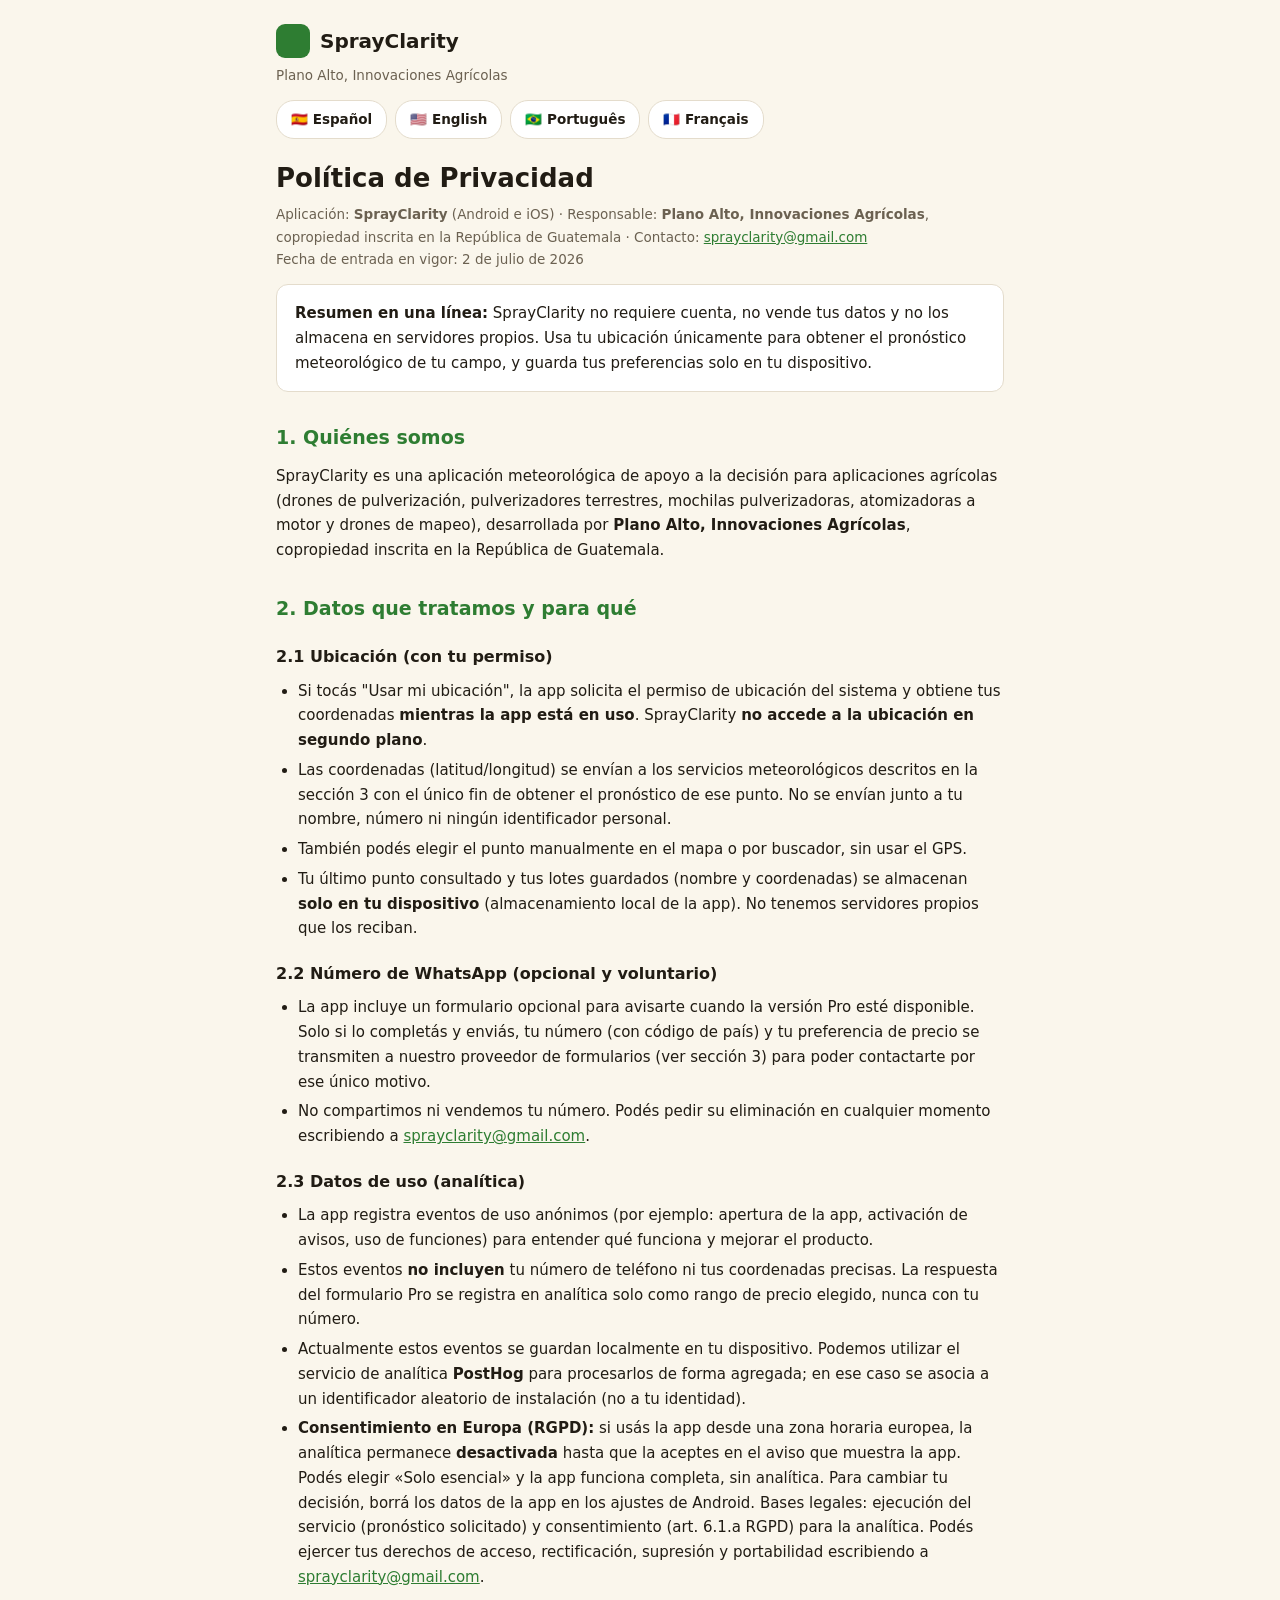
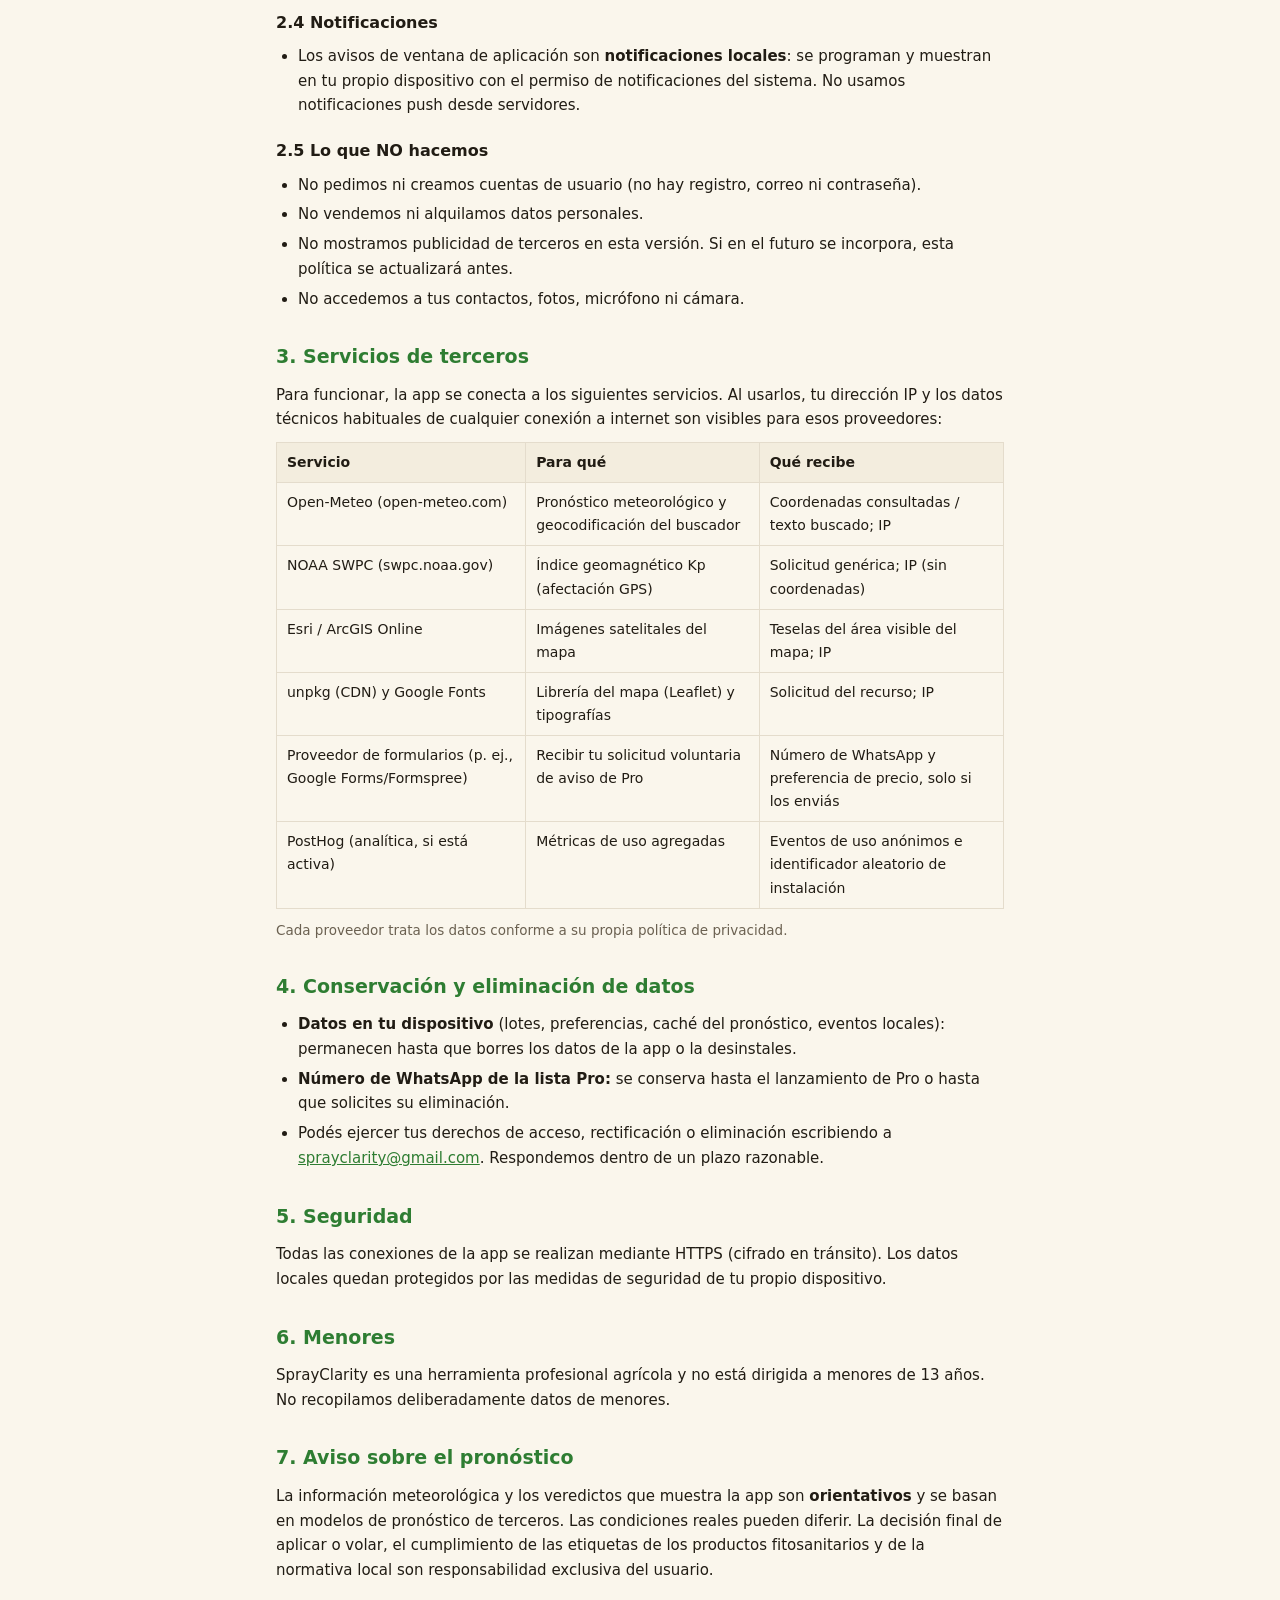
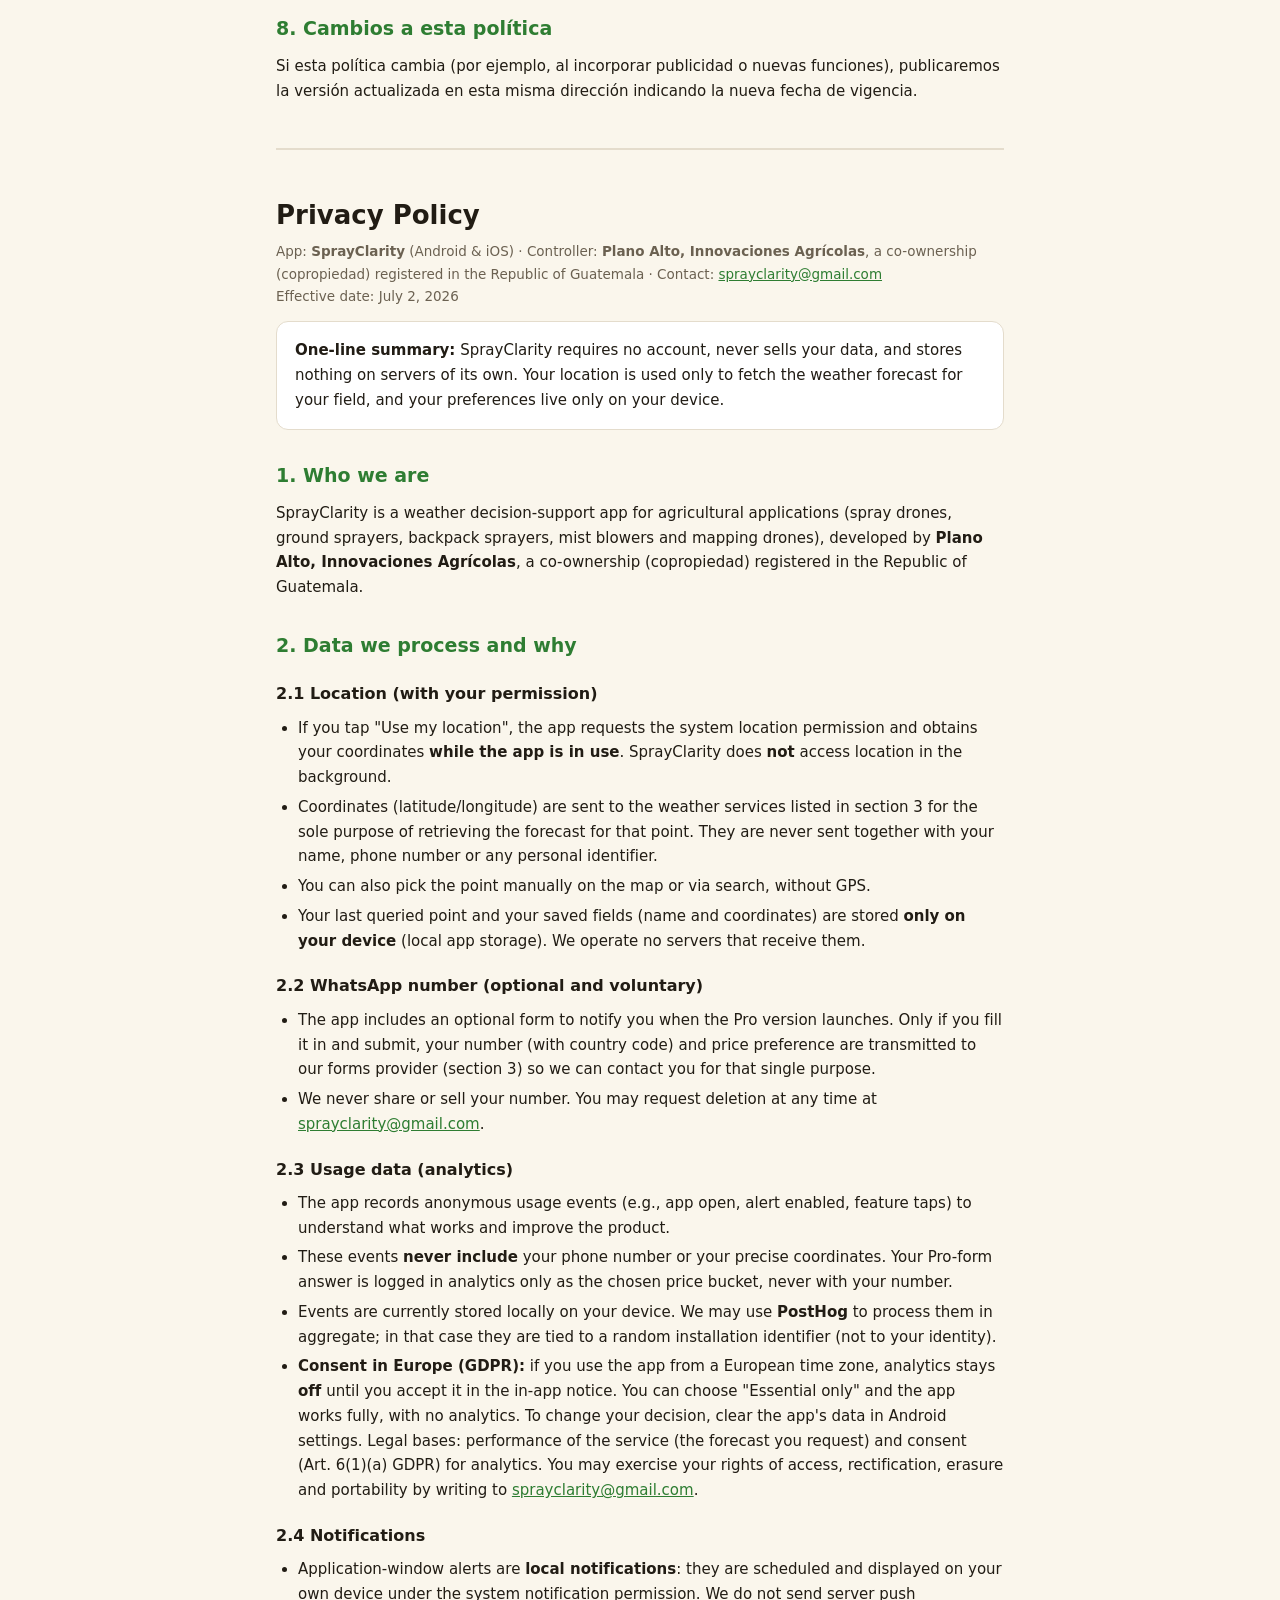
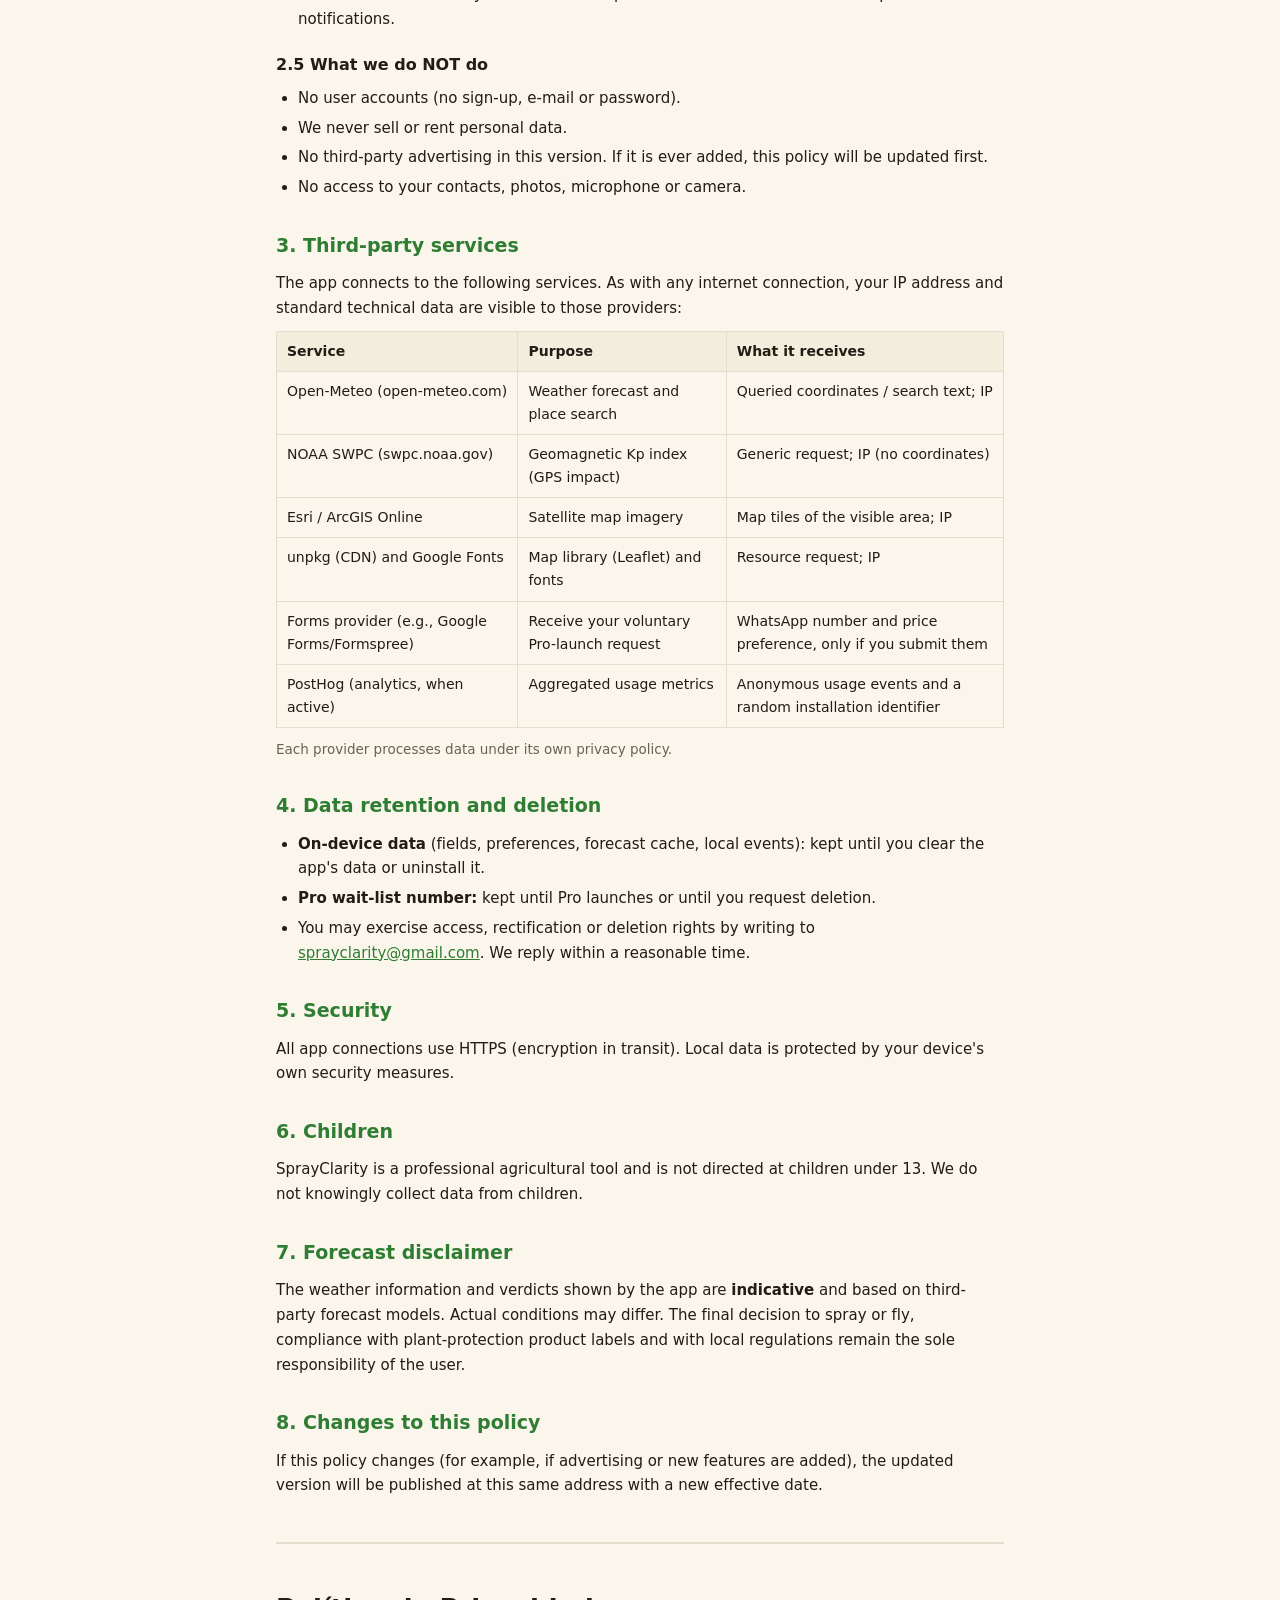
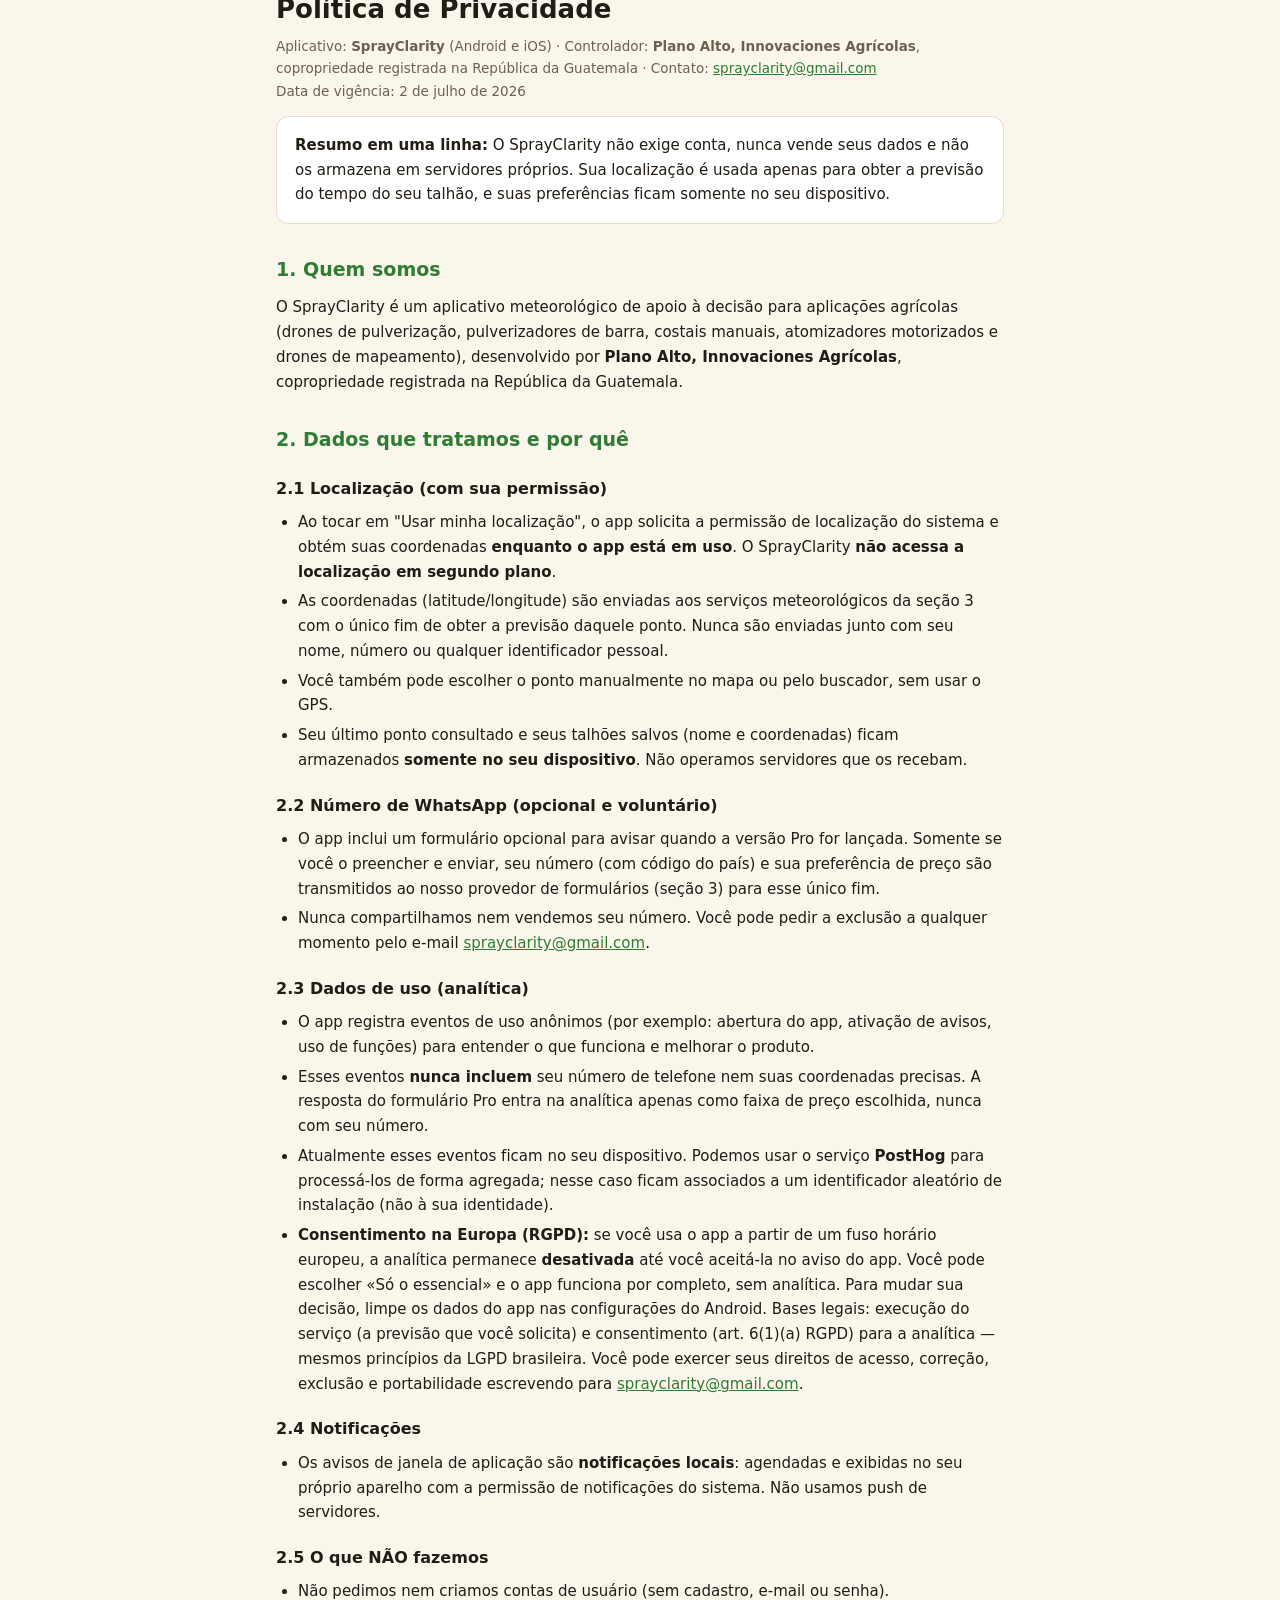
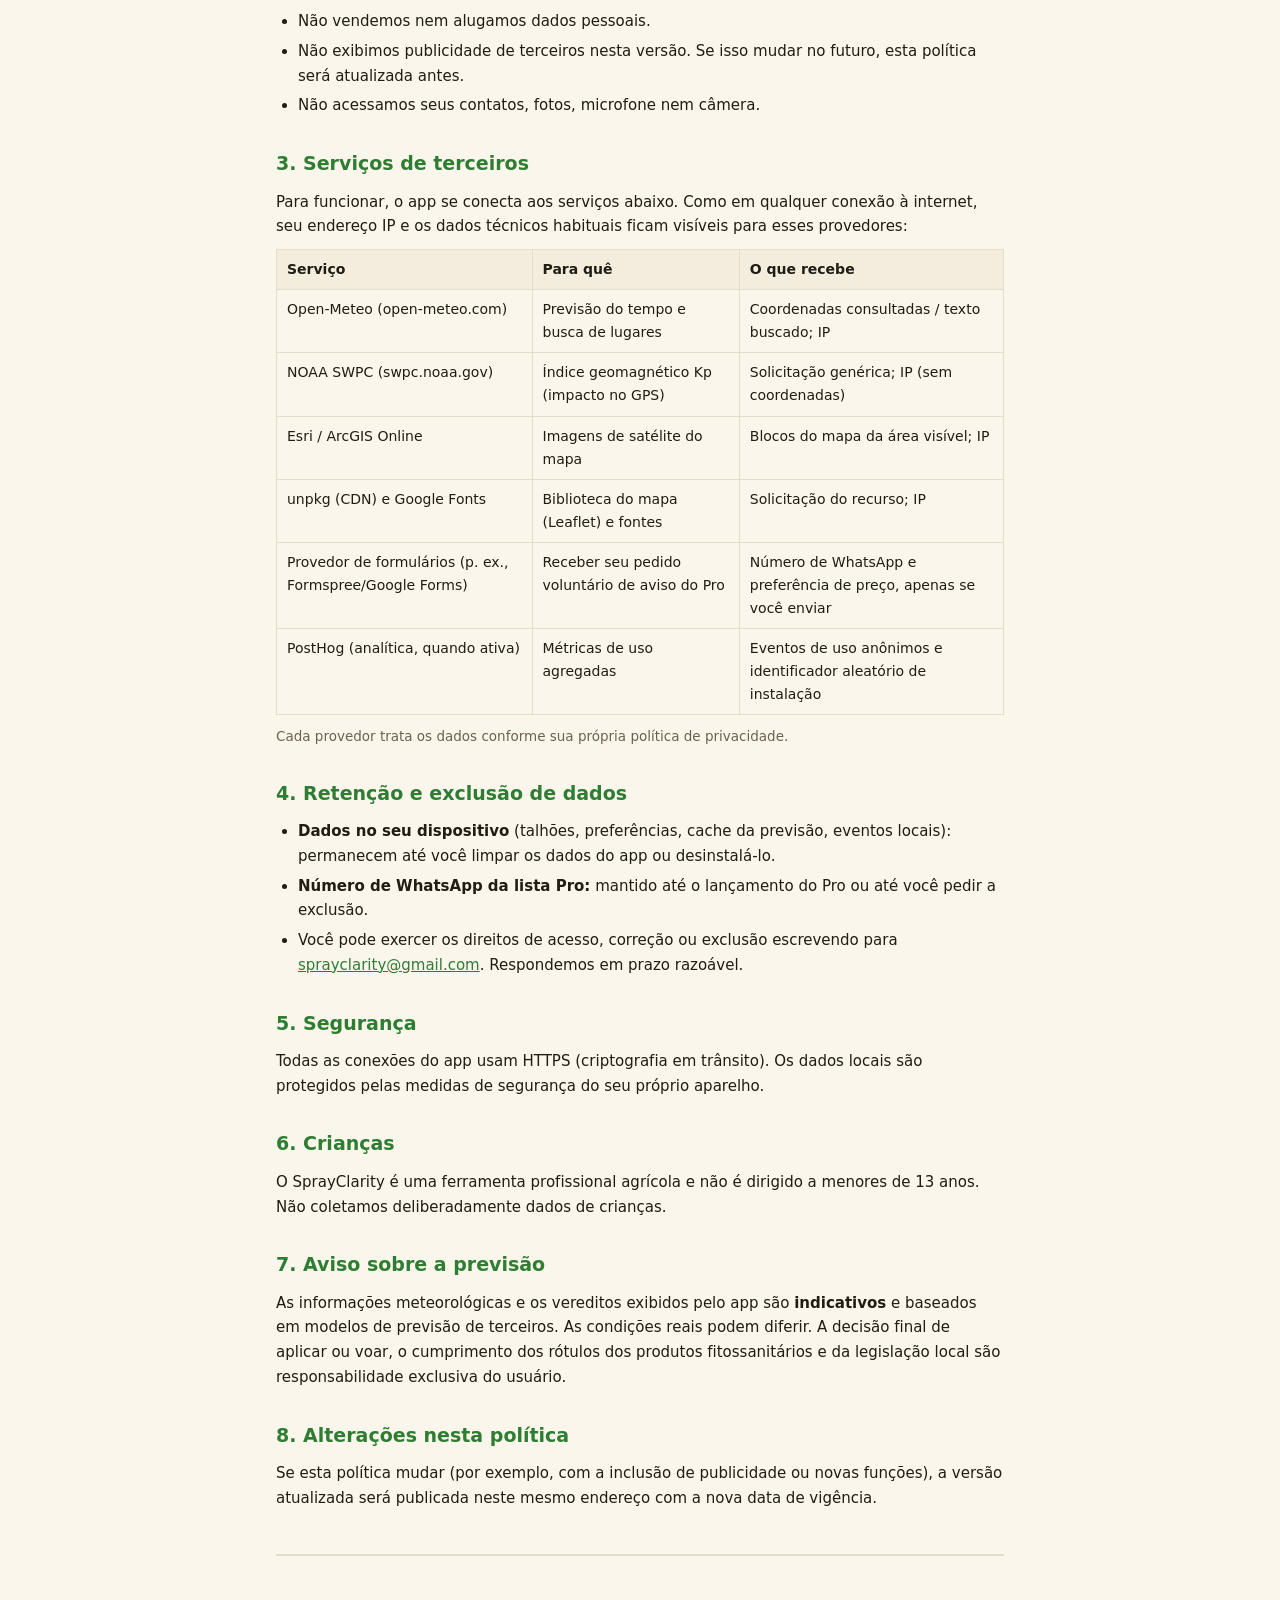
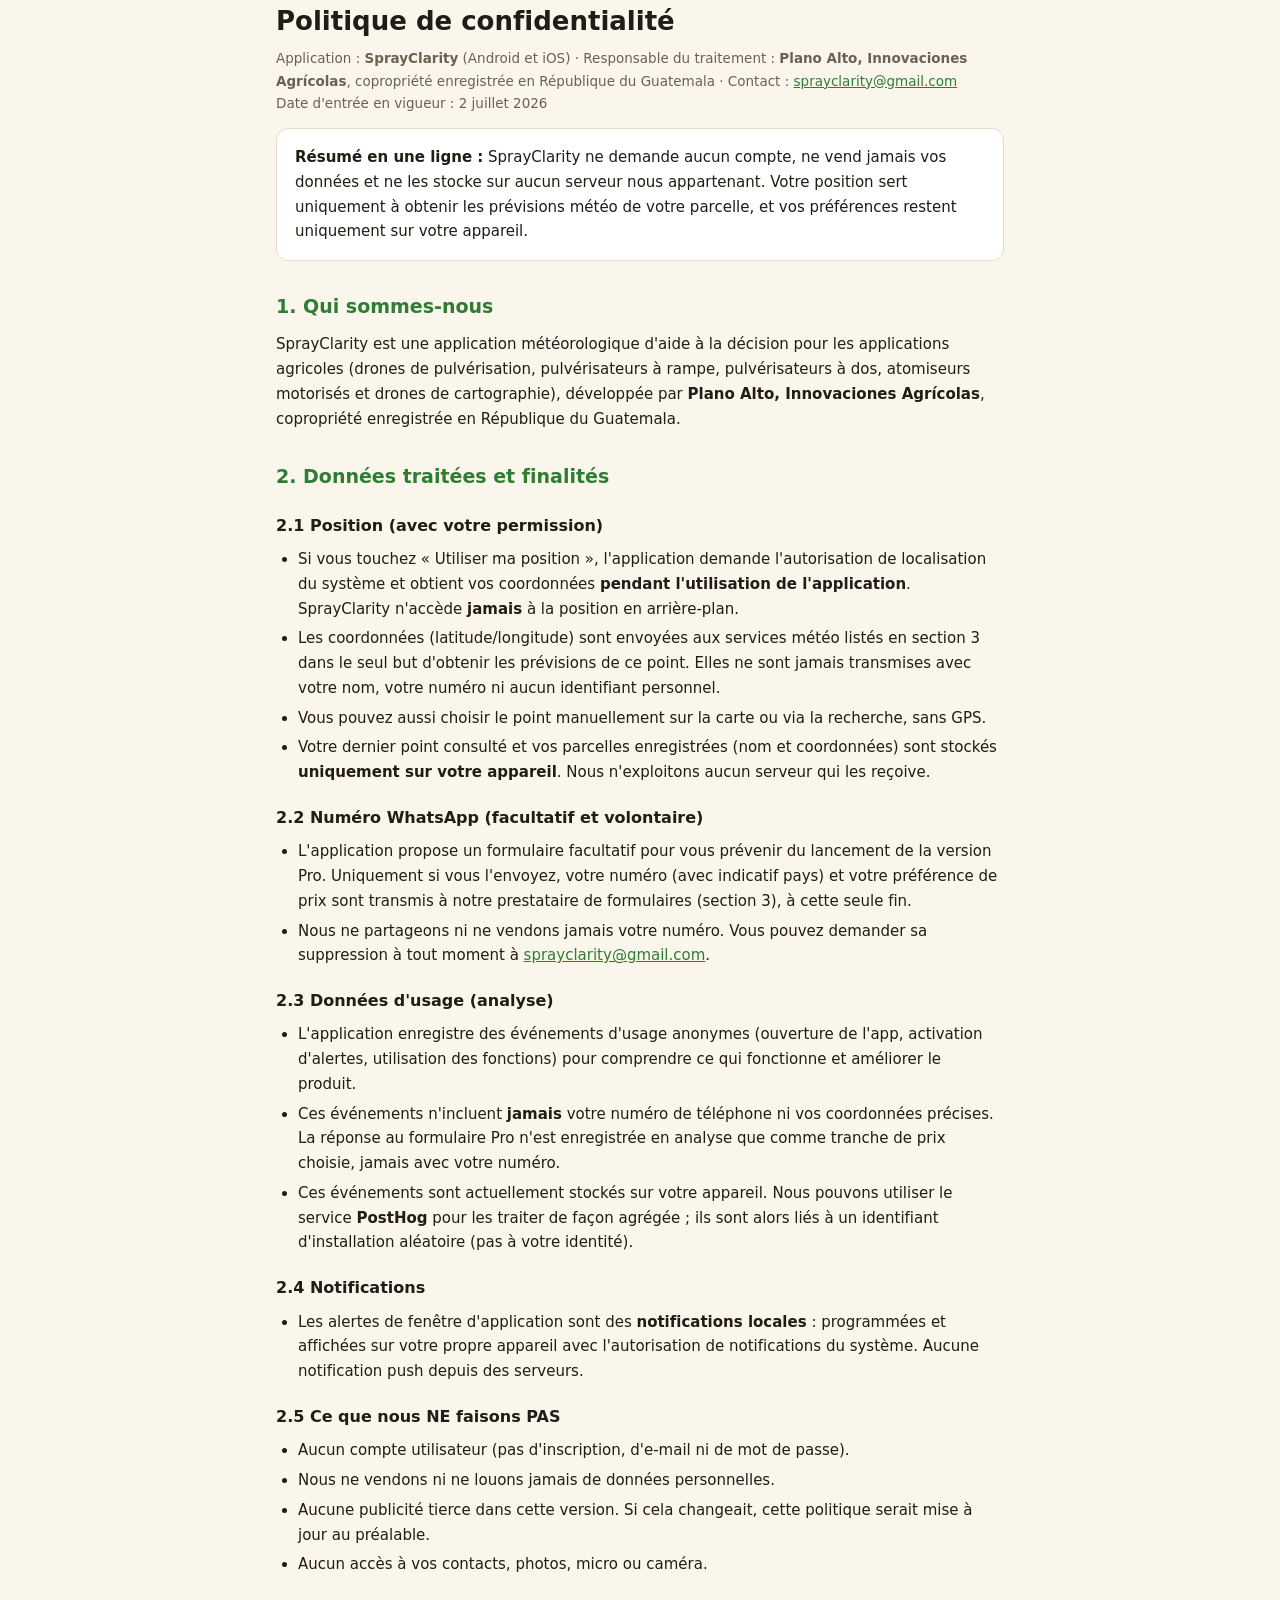
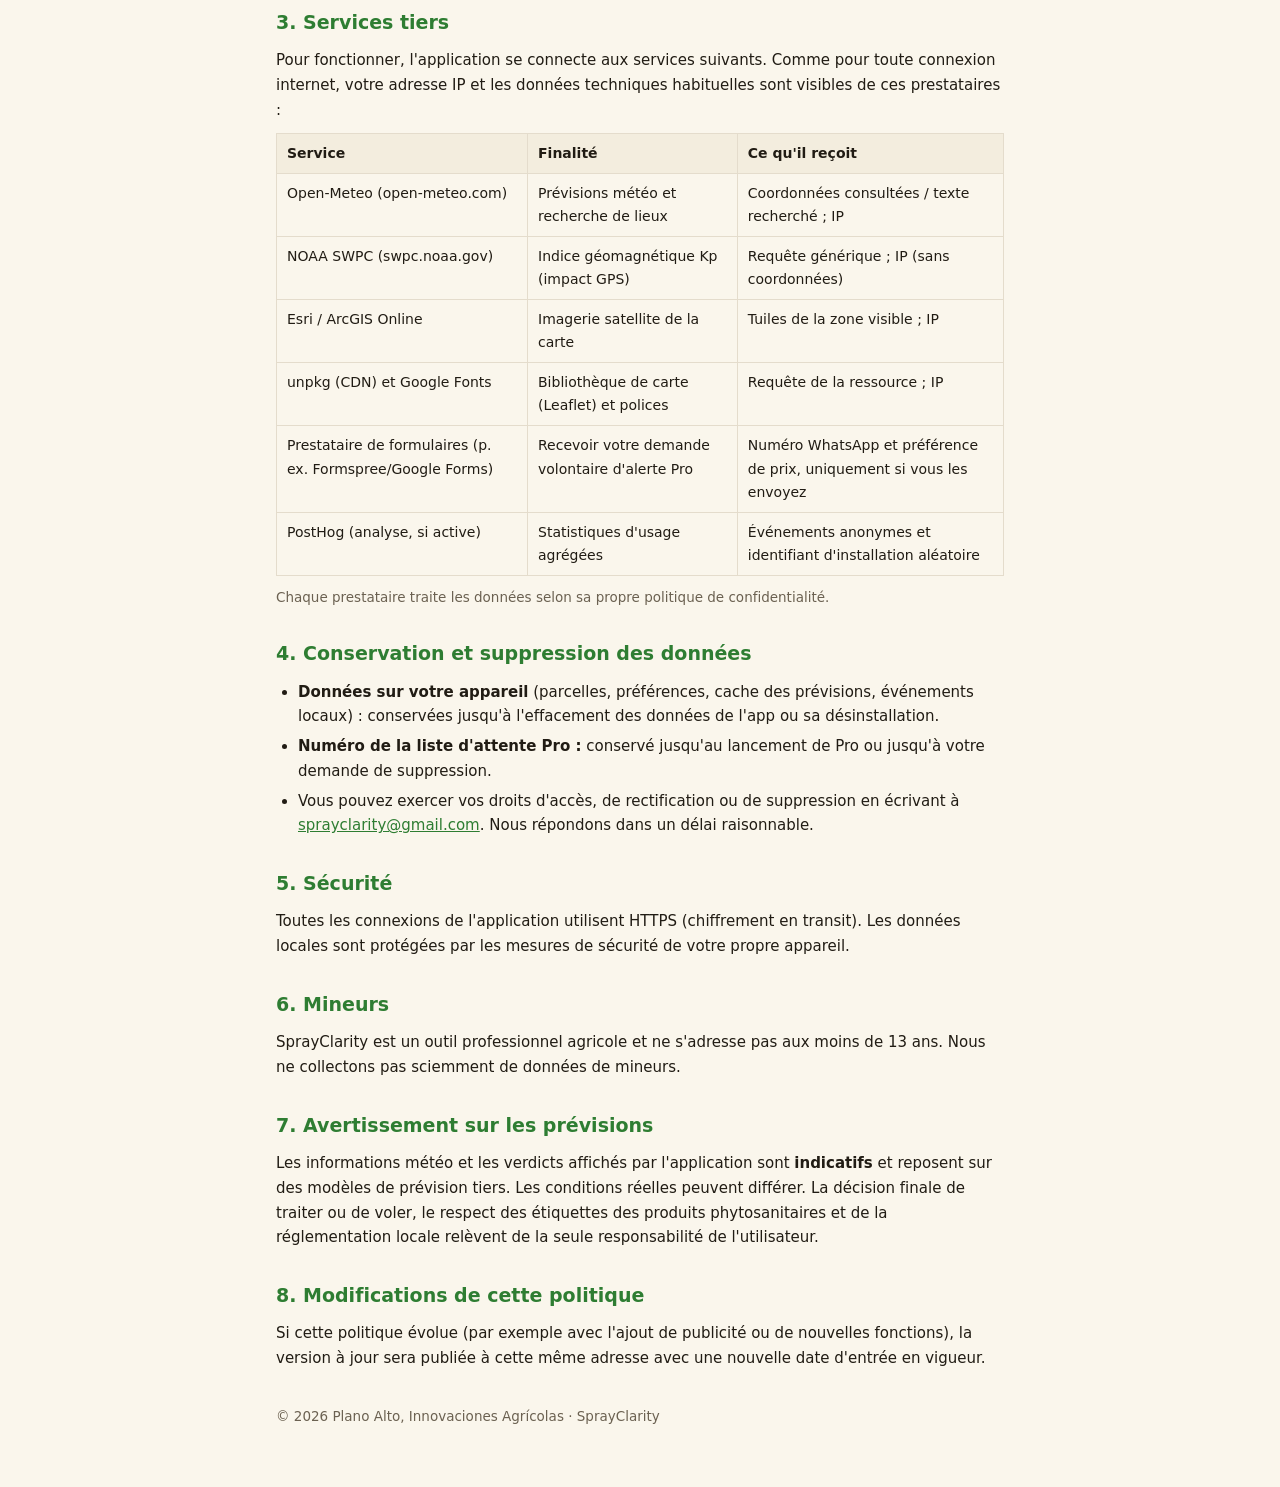
==== commit 2b297f84: "Política: consentimiento de analítica en Europa (RGPD) en es/en/pt La app v1.3 muestra un aviso de c" ====
--- a/index.html
+++ b/index.html
@@ -63,6 +63,7 @@
   <li>La app registra eventos de uso anónimos (por ejemplo: apertura de la app, activación de avisos, uso de funciones) para entender qué funciona y mejorar el producto.</li>
   <li>Estos eventos <b>no incluyen</b> tu número de teléfono ni tus coordenadas precisas. La respuesta del formulario Pro se registra en analítica solo como rango de precio elegido, nunca con tu número.</li>
   <li>Actualmente estos eventos se guardan localmente en tu dispositivo. Podemos utilizar el servicio de analítica <b>PostHog</b> para procesarlos de forma agregada; en ese caso se asocia a un identificador aleatorio de instalación (no a tu identidad).</li>
+  <li><b>Consentimiento en Europa (RGPD):</b> si usás la app desde una zona horaria europea, la analítica permanece <b>desactivada</b> hasta que la aceptes en el aviso que muestra la app. Podés elegir «Solo esencial» y la app funciona completa, sin analítica. Para cambiar tu decisión, borrá los datos de la app en los ajustes de Android. Bases legales: ejecución del servicio (pronóstico solicitado) y consentimiento (art. 6.1.a RGPD) para la analítica. Podés ejercer tus derechos de acceso, rectificación, supresión y portabilidad escribiendo a <a href="mailto:sprayclarity@gmail.com">sprayclarity@gmail.com</a>.</li>
 </ul>
 
 <h3>2.4 Notificaciones</h3>
@@ -142,6 +143,7 @@
   <li>The app records anonymous usage events (e.g., app open, alert enabled, feature taps) to understand what works and improve the product.</li>
   <li>These events <b>never include</b> your phone number or your precise coordinates. Your Pro-form answer is logged in analytics only as the chosen price bucket, never with your number.</li>
   <li>Events are currently stored locally on your device. We may use <b>PostHog</b> to process them in aggregate; in that case they are tied to a random installation identifier (not to your identity).</li>
+  <li><b>Consent in Europe (GDPR):</b> if you use the app from a European time zone, analytics stays <b>off</b> until you accept it in the in-app notice. You can choose "Essential only" and the app works fully, with no analytics. To change your decision, clear the app's data in Android settings. Legal bases: performance of the service (the forecast you request) and consent (Art. 6(1)(a) GDPR) for analytics. You may exercise your rights of access, rectification, erasure and portability by writing to <a href="mailto:sprayclarity@gmail.com">sprayclarity@gmail.com</a>.</li>
 </ul>
 
 <h3>2.4 Notifications</h3>
@@ -221,6 +223,7 @@
   <li>O app registra eventos de uso anônimos (por exemplo: abertura do app, ativação de avisos, uso de funções) para entender o que funciona e melhorar o produto.</li>
   <li>Esses eventos <b>nunca incluem</b> seu número de telefone nem suas coordenadas precisas. A resposta do formulário Pro entra na analítica apenas como faixa de preço escolhida, nunca com seu número.</li>
   <li>Atualmente esses eventos ficam no seu dispositivo. Podemos usar o serviço <b>PostHog</b> para processá-los de forma agregada; nesse caso ficam associados a um identificador aleatório de instalação (não à sua identidade).</li>
+  <li><b>Consentimento na Europa (RGPD):</b> se você usa o app a partir de um fuso horário europeu, a analítica permanece <b>desativada</b> até você aceitá-la no aviso do app. Você pode escolher «Só o essencial» e o app funciona por completo, sem analítica. Para mudar sua decisão, limpe os dados do app nas configurações do Android. Bases legais: execução do serviço (a previsão que você solicita) e consentimento (art. 6(1)(a) RGPD) para a analítica — mesmos princípios da LGPD brasileira. Você pode exercer seus direitos de acesso, correção, exclusão e portabilidade escrevendo para <a href="mailto:sprayclarity@gmail.com">sprayclarity@gmail.com</a>.</li>
 </ul>
 
 <h3>2.4 Notificações</h3>
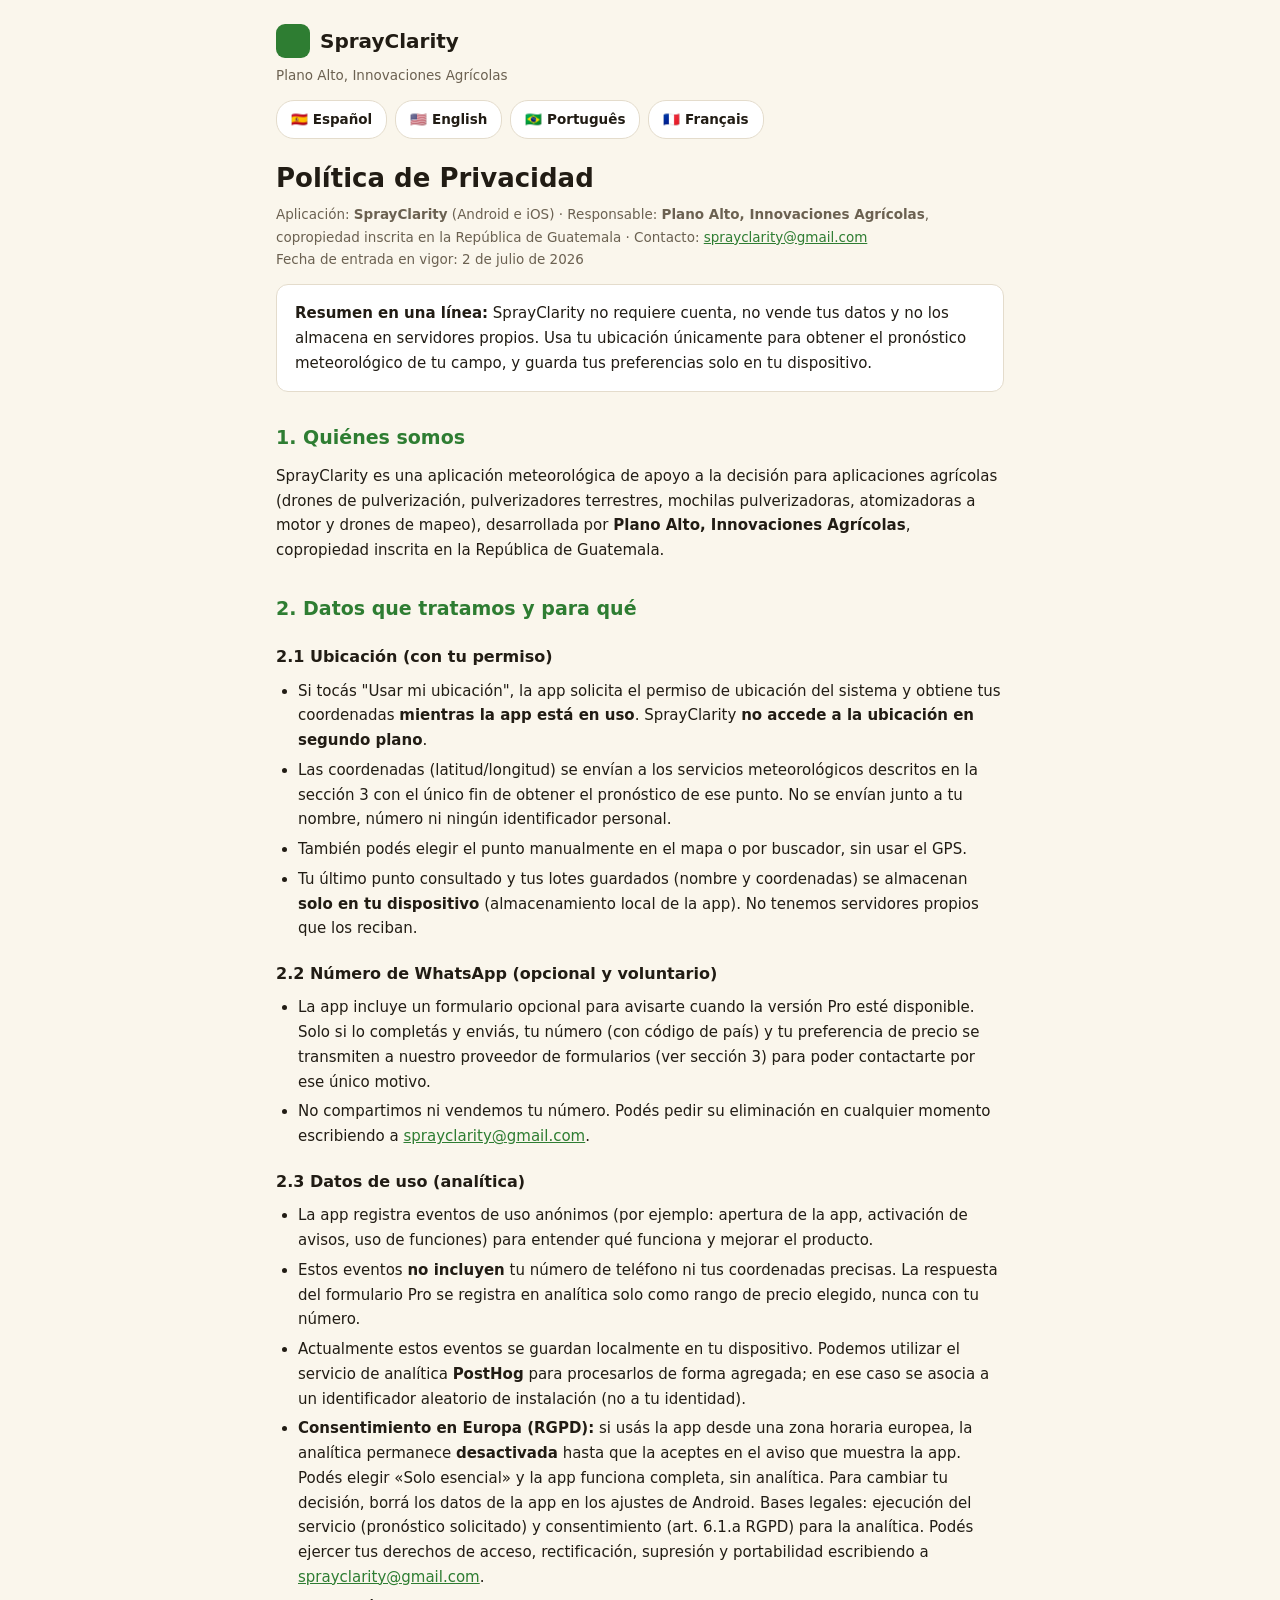
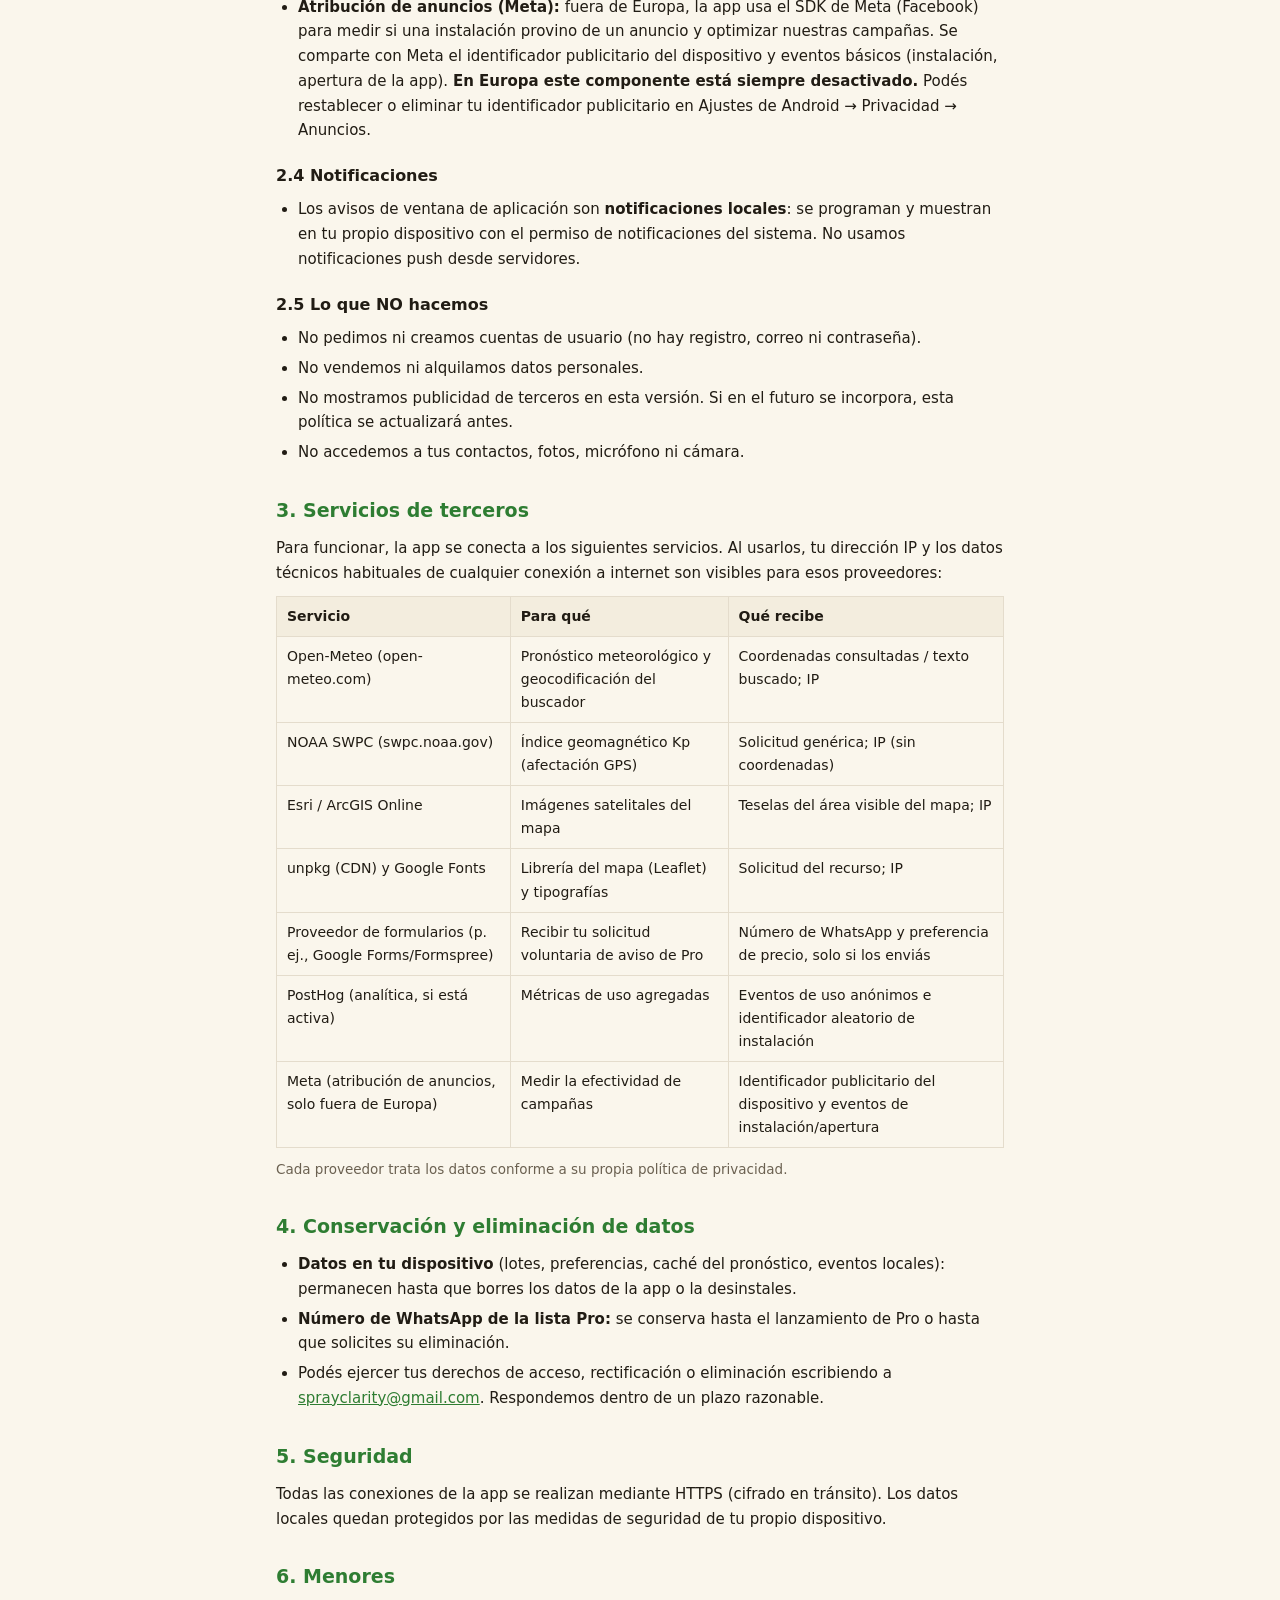
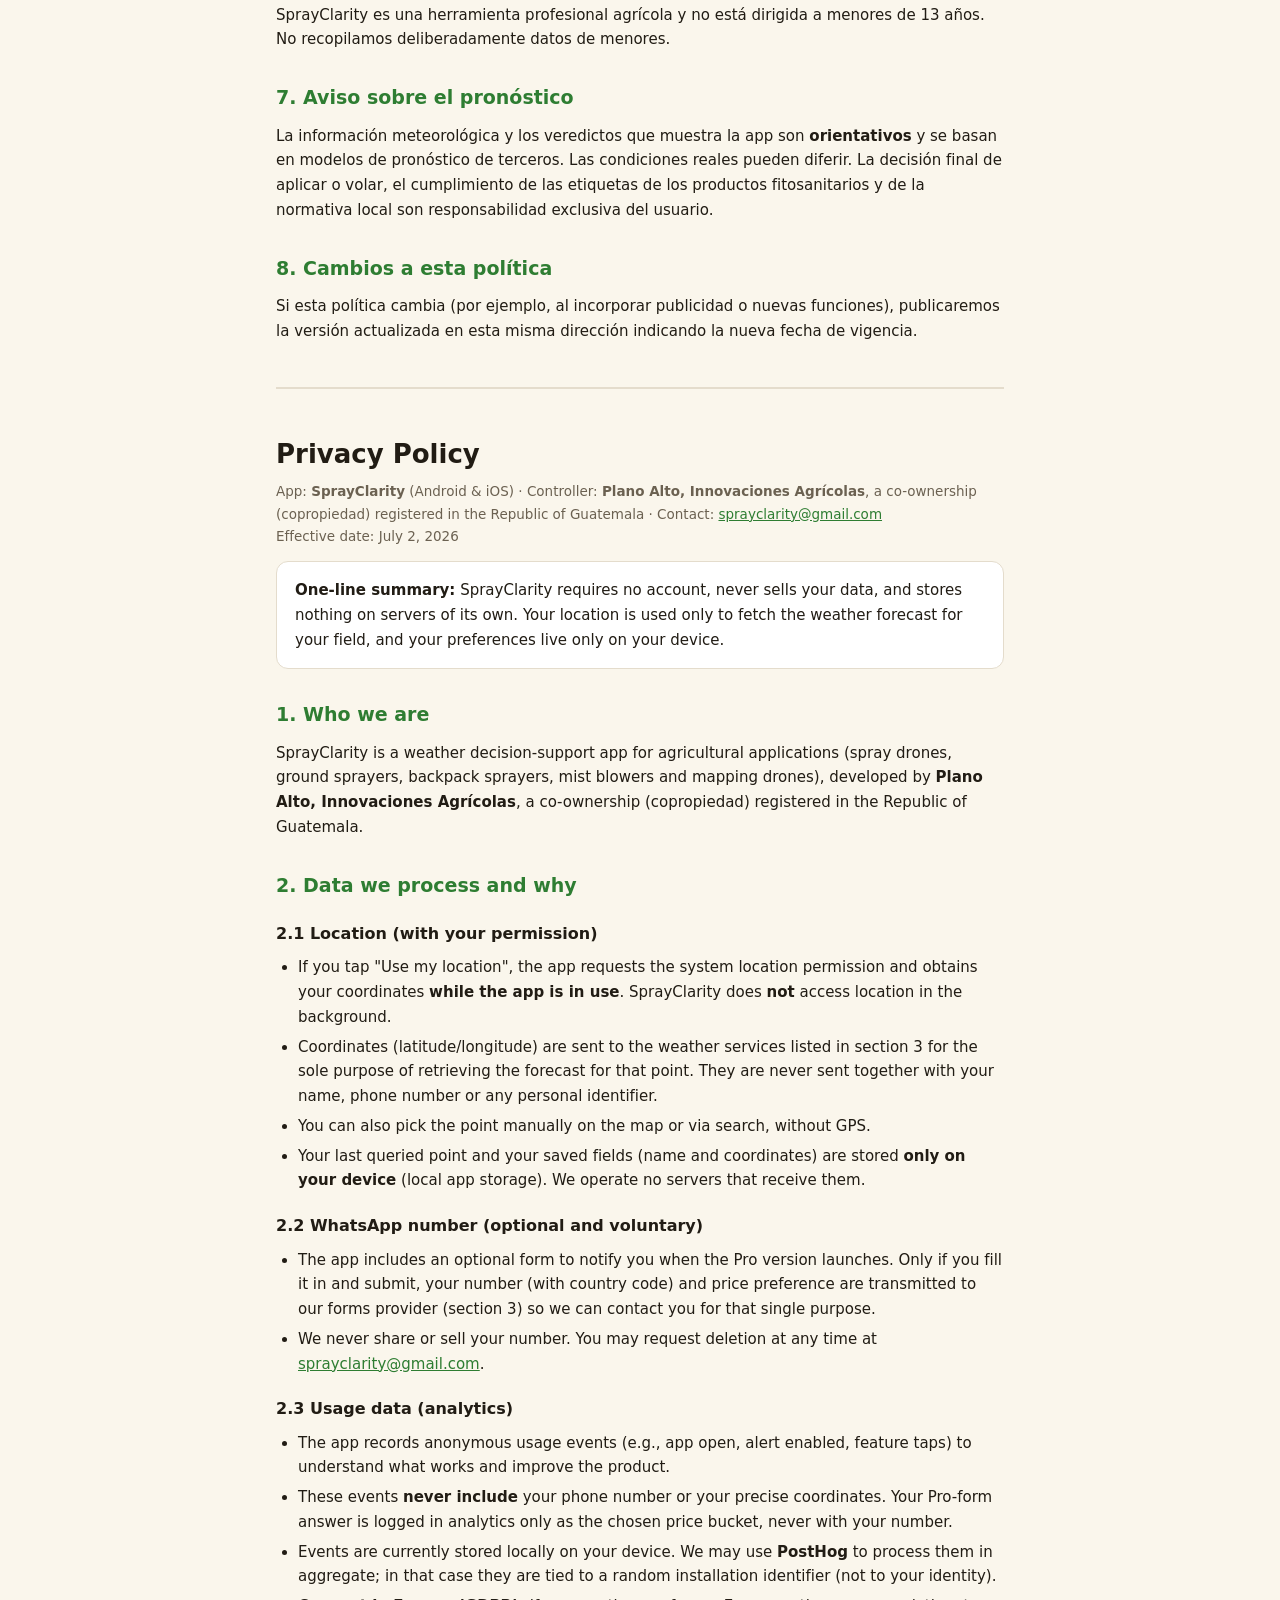
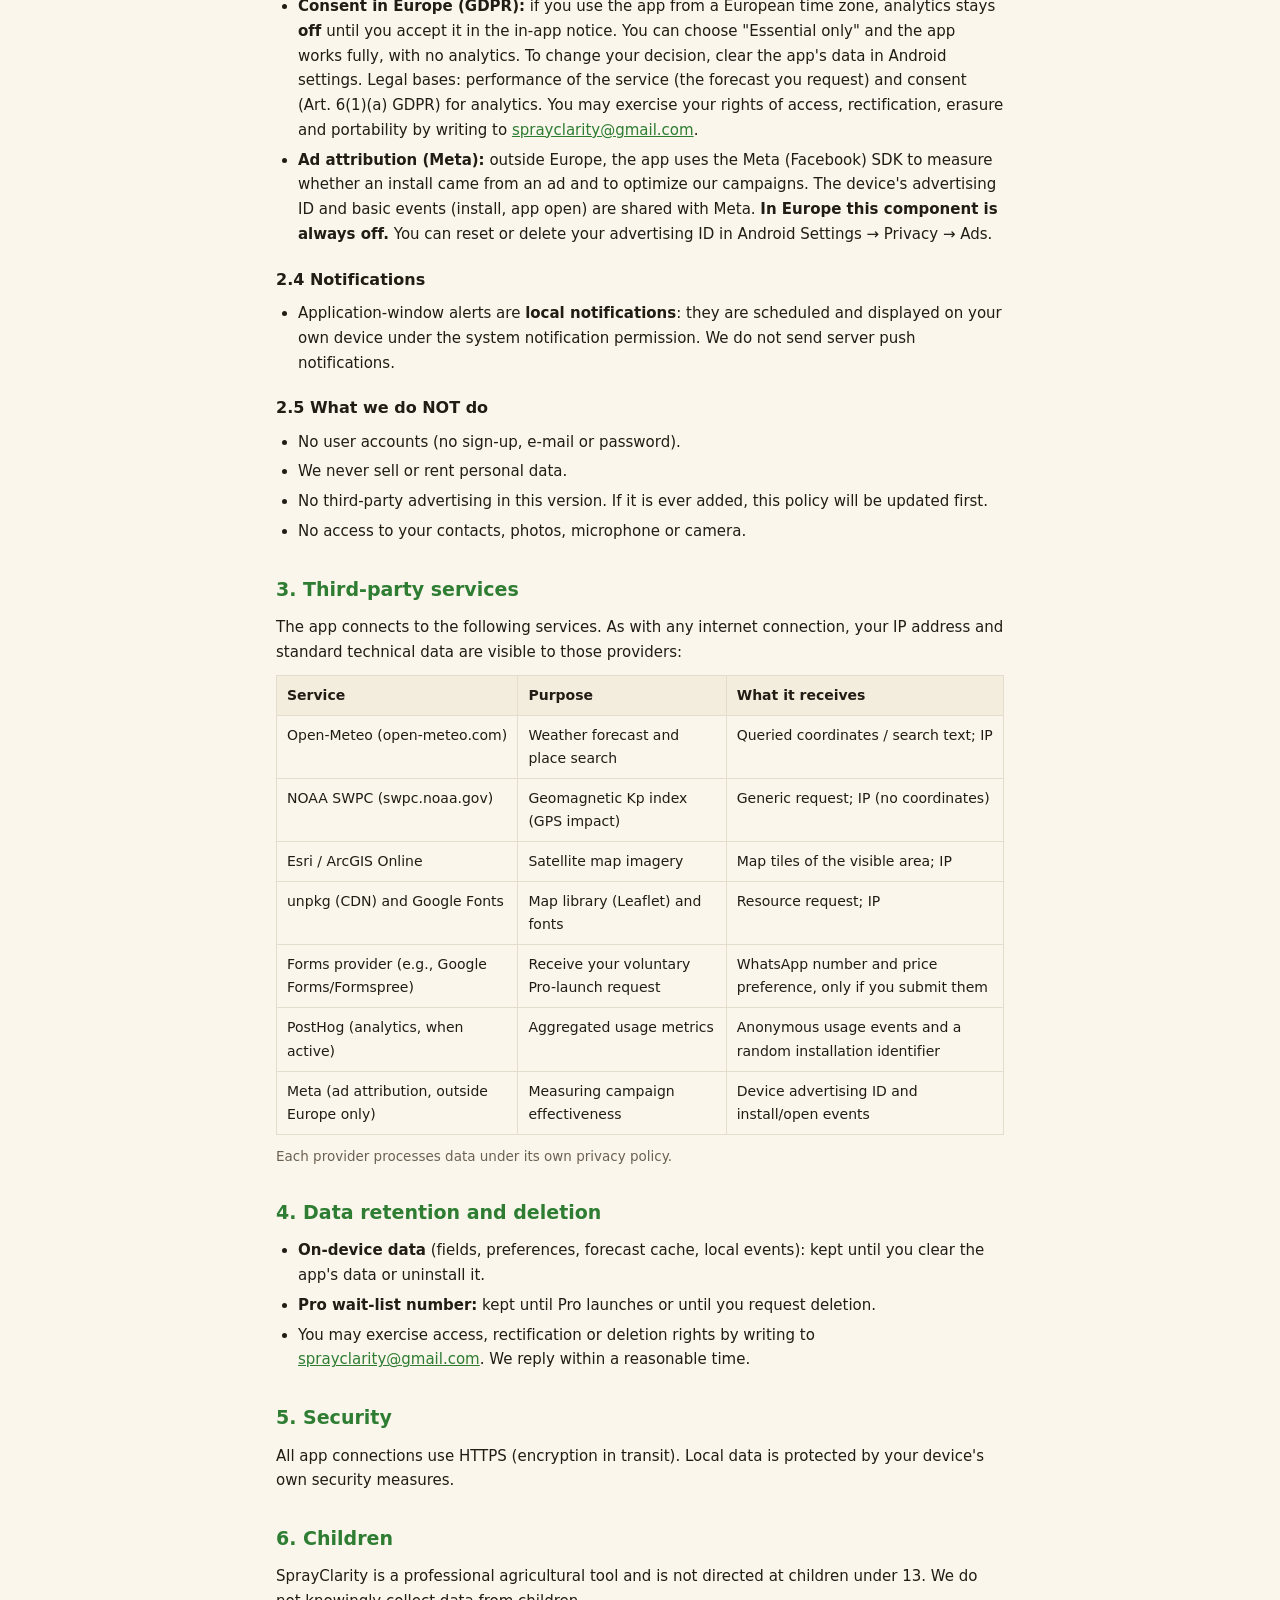
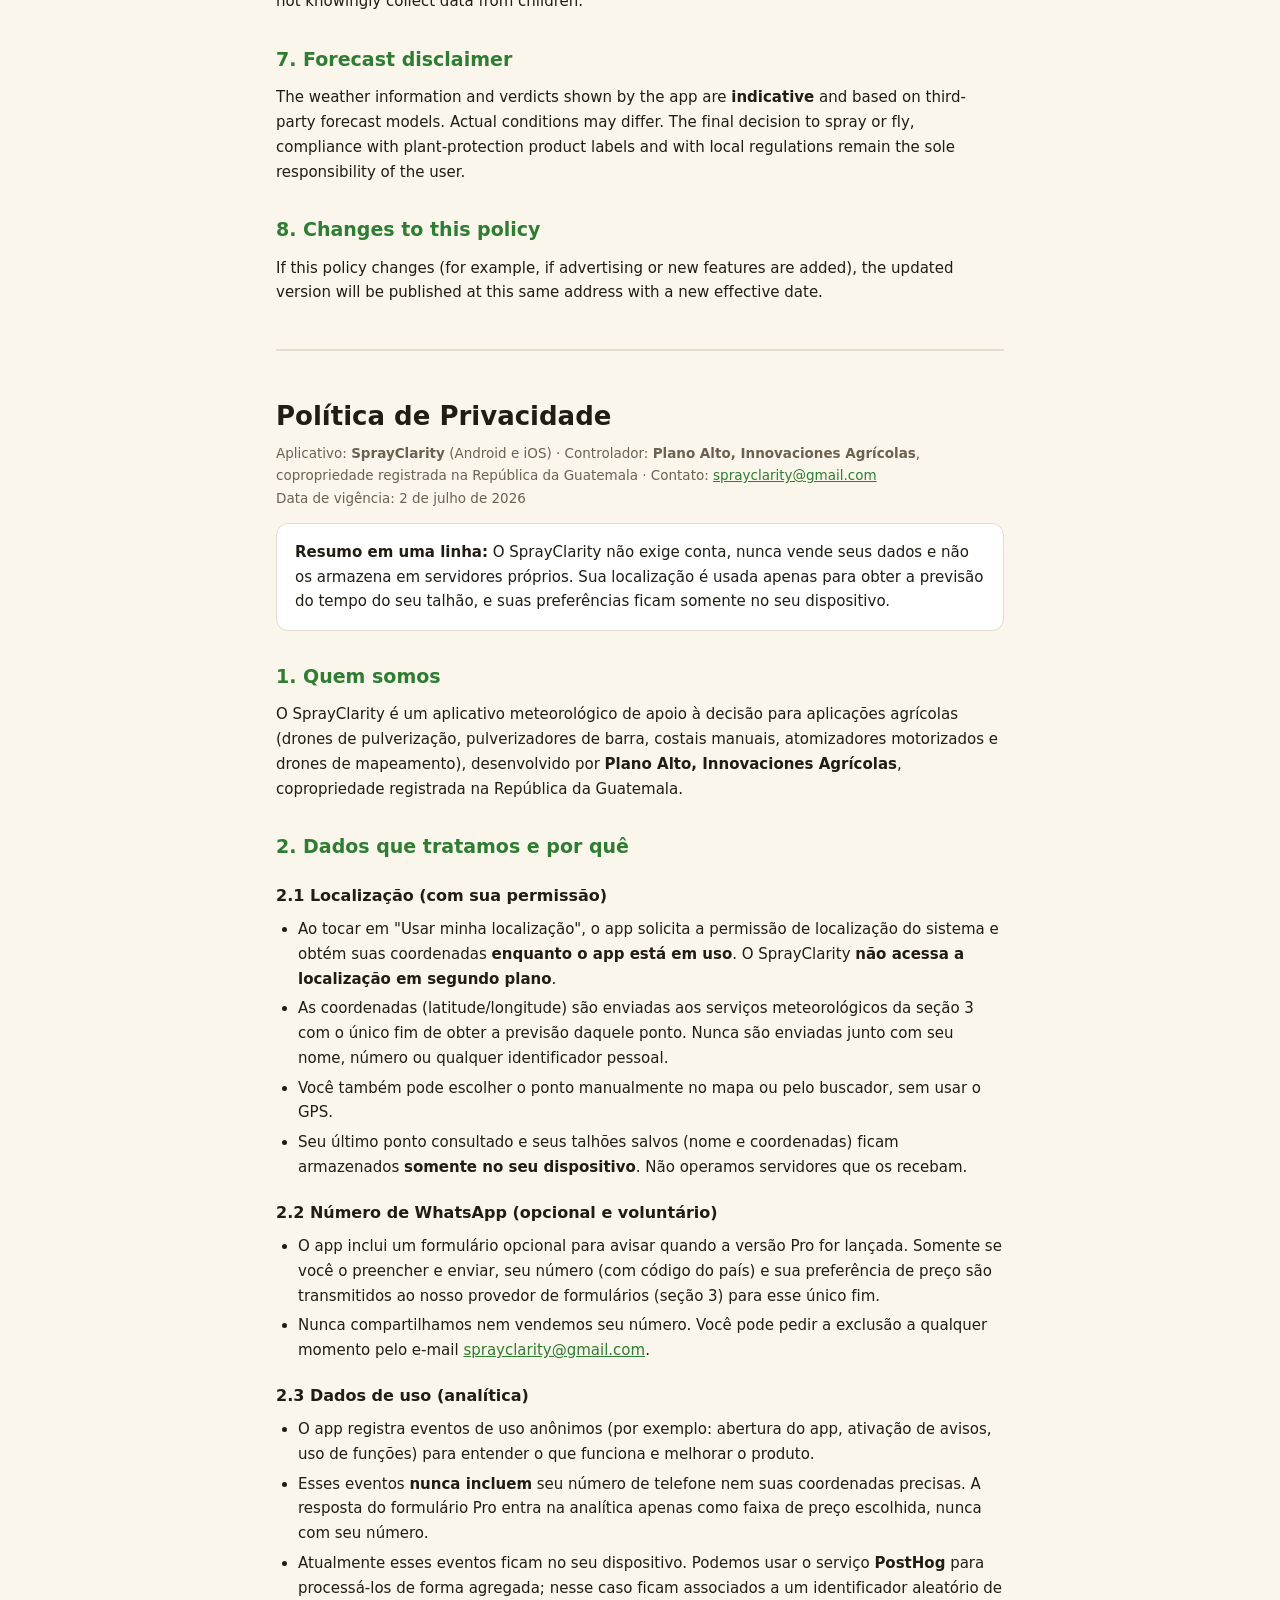
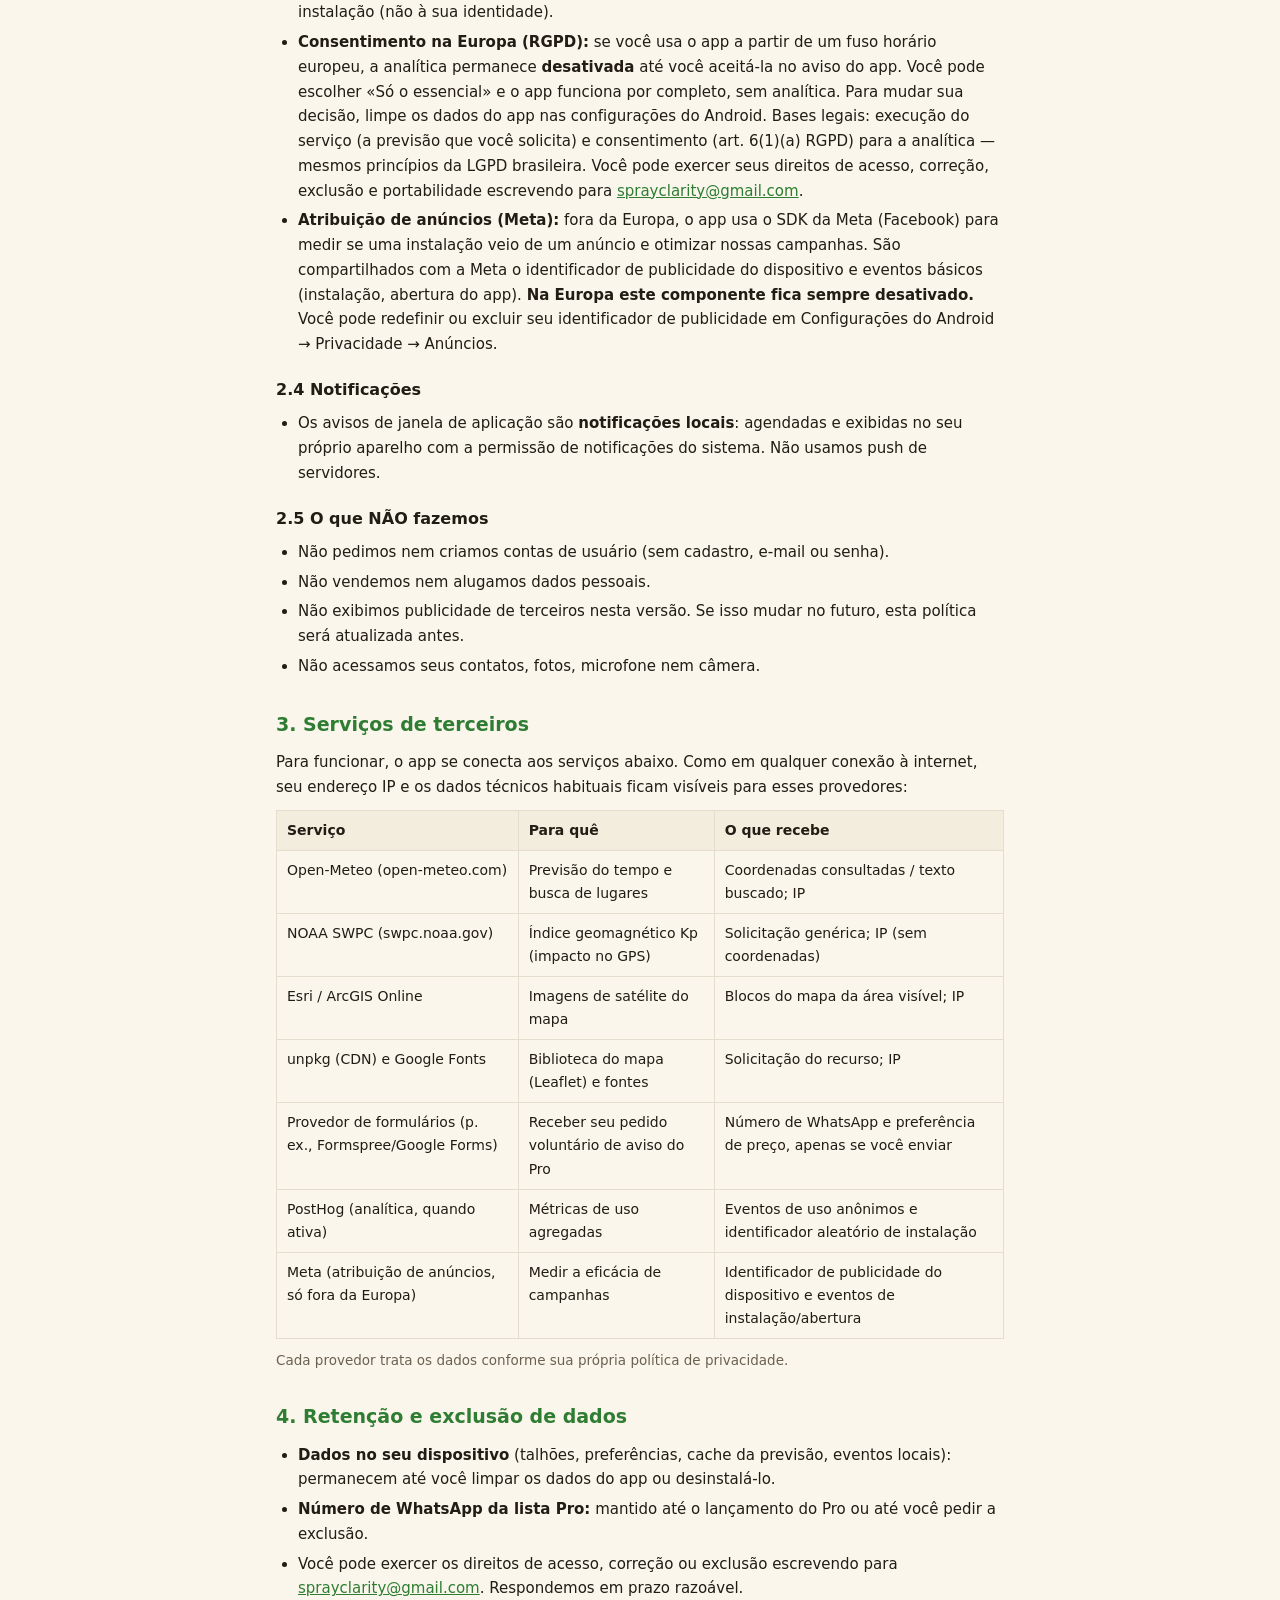
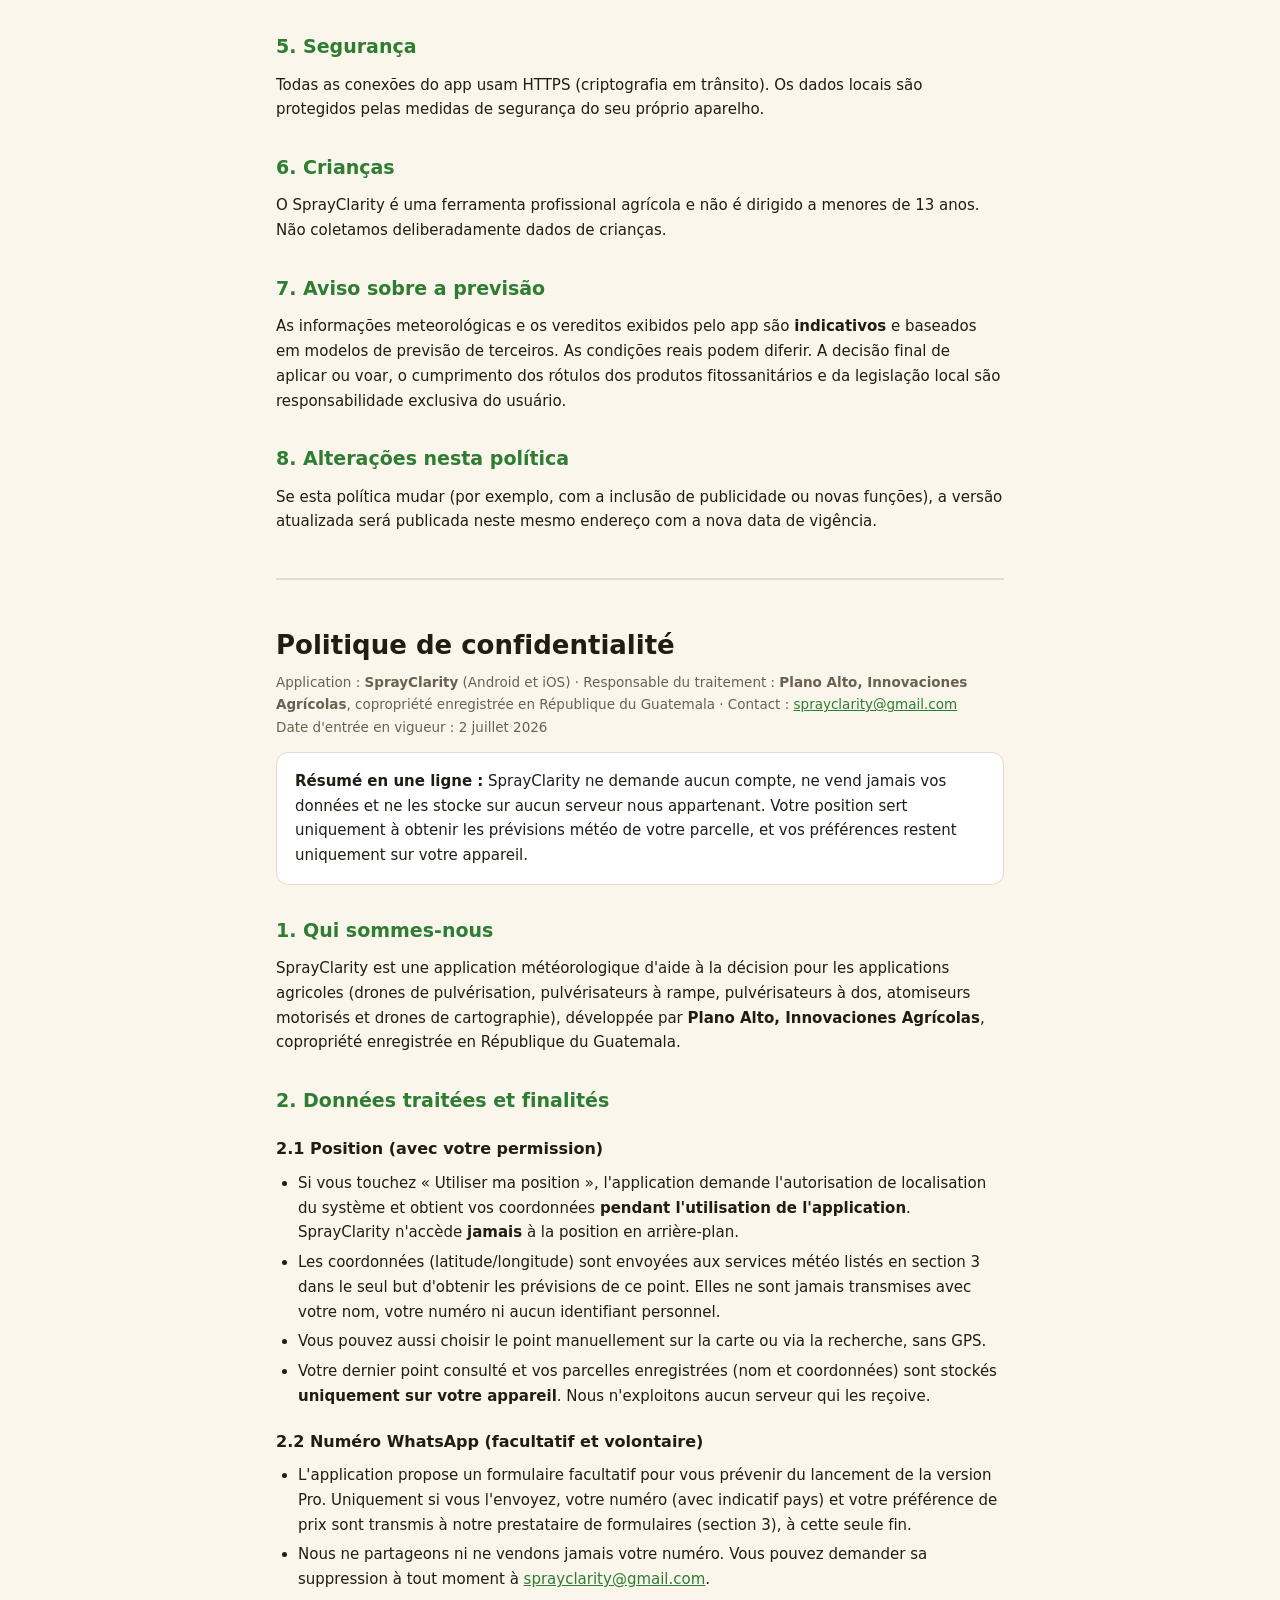
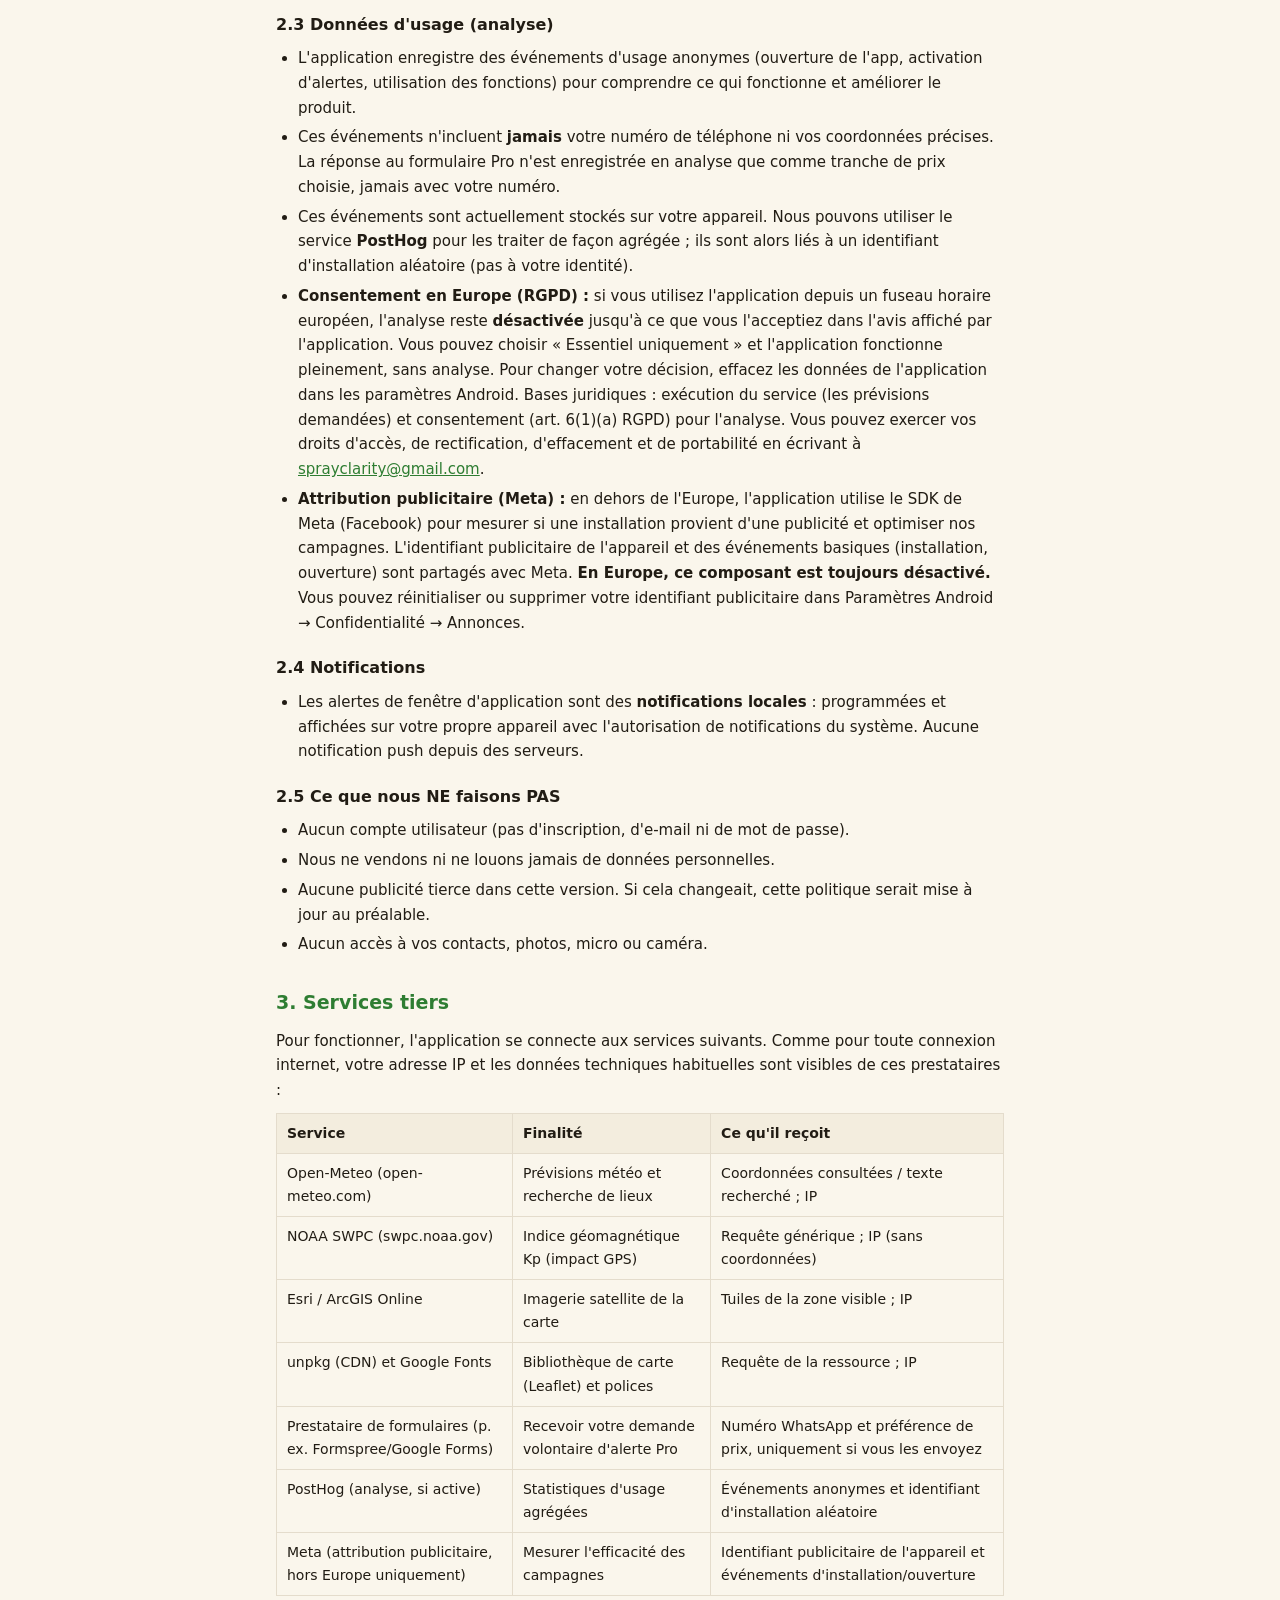
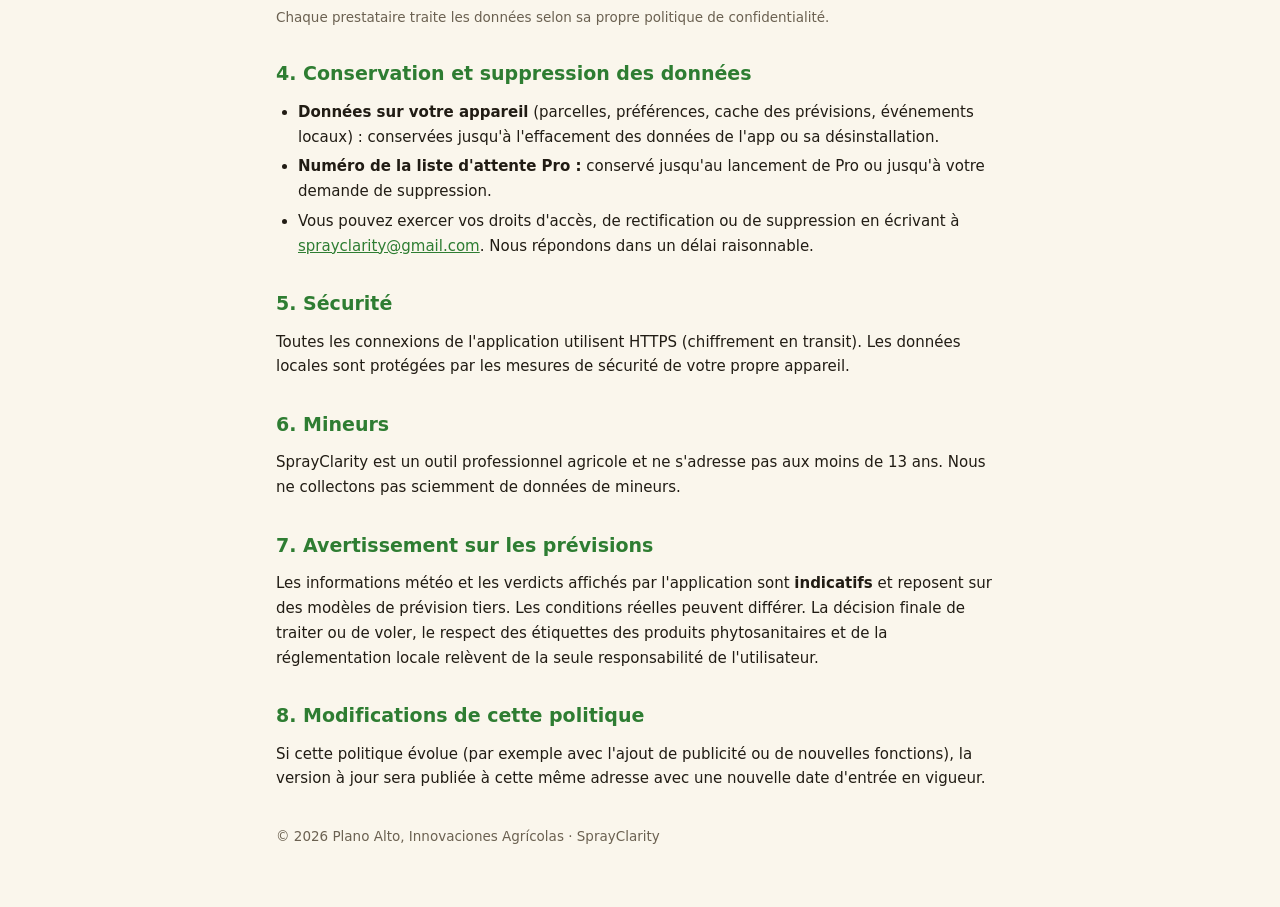
==== commit 09324334: "Política: atribución de anuncios Meta (fuera de Europa) en es/en/pt/fr La v1.4 integra el SDK de Met" ====
--- a/index.html
+++ b/index.html
@@ -64,6 +64,7 @@
   <li>Estos eventos <b>no incluyen</b> tu número de teléfono ni tus coordenadas precisas. La respuesta del formulario Pro se registra en analítica solo como rango de precio elegido, nunca con tu número.</li>
   <li>Actualmente estos eventos se guardan localmente en tu dispositivo. Podemos utilizar el servicio de analítica <b>PostHog</b> para procesarlos de forma agregada; en ese caso se asocia a un identificador aleatorio de instalación (no a tu identidad).</li>
   <li><b>Consentimiento en Europa (RGPD):</b> si usás la app desde una zona horaria europea, la analítica permanece <b>desactivada</b> hasta que la aceptes en el aviso que muestra la app. Podés elegir «Solo esencial» y la app funciona completa, sin analítica. Para cambiar tu decisión, borrá los datos de la app en los ajustes de Android. Bases legales: ejecución del servicio (pronóstico solicitado) y consentimiento (art. 6.1.a RGPD) para la analítica. Podés ejercer tus derechos de acceso, rectificación, supresión y portabilidad escribiendo a <a href="mailto:sprayclarity@gmail.com">sprayclarity@gmail.com</a>.</li>
+  <li><b>Atribución de anuncios (Meta):</b> fuera de Europa, la app usa el SDK de Meta (Facebook) para medir si una instalación provino de un anuncio y optimizar nuestras campañas. Se comparte con Meta el identificador publicitario del dispositivo y eventos básicos (instalación, apertura de la app). <b>En Europa este componente está siempre desactivado.</b> Podés restablecer o eliminar tu identificador publicitario en Ajustes de Android → Privacidad → Anuncios.</li>
 </ul>
 
 <h3>2.4 Notificaciones</h3>
@@ -89,6 +90,7 @@
   <tr><td>unpkg (CDN) y Google Fonts</td><td>Librería del mapa (Leaflet) y tipografías</td><td>Solicitud del recurso; IP</td></tr>
   <tr><td>Proveedor de formularios (p. ej., Google Forms/Formspree)</td><td>Recibir tu solicitud voluntaria de aviso de Pro</td><td>Número de WhatsApp y preferencia de precio, solo si los enviás</td></tr>
   <tr><td>PostHog (analítica, si está activa)</td><td>Métricas de uso agregadas</td><td>Eventos de uso anónimos e identificador aleatorio de instalación</td></tr>
+  <tr><td>Meta (atribución de anuncios, solo fuera de Europa)</td><td>Medir la efectividad de campañas</td><td>Identificador publicitario del dispositivo y eventos de instalación/apertura</td></tr>
 </table>
 <p class="meta">Cada proveedor trata los datos conforme a su propia política de privacidad.</p>
 
@@ -144,6 +146,7 @@
   <li>These events <b>never include</b> your phone number or your precise coordinates. Your Pro-form answer is logged in analytics only as the chosen price bucket, never with your number.</li>
   <li>Events are currently stored locally on your device. We may use <b>PostHog</b> to process them in aggregate; in that case they are tied to a random installation identifier (not to your identity).</li>
   <li><b>Consent in Europe (GDPR):</b> if you use the app from a European time zone, analytics stays <b>off</b> until you accept it in the in-app notice. You can choose "Essential only" and the app works fully, with no analytics. To change your decision, clear the app's data in Android settings. Legal bases: performance of the service (the forecast you request) and consent (Art. 6(1)(a) GDPR) for analytics. You may exercise your rights of access, rectification, erasure and portability by writing to <a href="mailto:sprayclarity@gmail.com">sprayclarity@gmail.com</a>.</li>
+  <li><b>Ad attribution (Meta):</b> outside Europe, the app uses the Meta (Facebook) SDK to measure whether an install came from an ad and to optimize our campaigns. The device's advertising ID and basic events (install, app open) are shared with Meta. <b>In Europe this component is always off.</b> You can reset or delete your advertising ID in Android Settings → Privacy → Ads.</li>
 </ul>
 
 <h3>2.4 Notifications</h3>
@@ -169,6 +172,7 @@
   <tr><td>unpkg (CDN) and Google Fonts</td><td>Map library (Leaflet) and fonts</td><td>Resource request; IP</td></tr>
   <tr><td>Forms provider (e.g., Google Forms/Formspree)</td><td>Receive your voluntary Pro-launch request</td><td>WhatsApp number and price preference, only if you submit them</td></tr>
   <tr><td>PostHog (analytics, when active)</td><td>Aggregated usage metrics</td><td>Anonymous usage events and a random installation identifier</td></tr>
+  <tr><td>Meta (ad attribution, outside Europe only)</td><td>Measuring campaign effectiveness</td><td>Device advertising ID and install/open events</td></tr>
 </table>
 <p class="meta">Each provider processes data under its own privacy policy.</p>
 
@@ -224,6 +228,7 @@
   <li>Esses eventos <b>nunca incluem</b> seu número de telefone nem suas coordenadas precisas. A resposta do formulário Pro entra na analítica apenas como faixa de preço escolhida, nunca com seu número.</li>
   <li>Atualmente esses eventos ficam no seu dispositivo. Podemos usar o serviço <b>PostHog</b> para processá-los de forma agregada; nesse caso ficam associados a um identificador aleatório de instalação (não à sua identidade).</li>
   <li><b>Consentimento na Europa (RGPD):</b> se você usa o app a partir de um fuso horário europeu, a analítica permanece <b>desativada</b> até você aceitá-la no aviso do app. Você pode escolher «Só o essencial» e o app funciona por completo, sem analítica. Para mudar sua decisão, limpe os dados do app nas configurações do Android. Bases legais: execução do serviço (a previsão que você solicita) e consentimento (art. 6(1)(a) RGPD) para a analítica — mesmos princípios da LGPD brasileira. Você pode exercer seus direitos de acesso, correção, exclusão e portabilidade escrevendo para <a href="mailto:sprayclarity@gmail.com">sprayclarity@gmail.com</a>.</li>
+  <li><b>Atribuição de anúncios (Meta):</b> fora da Europa, o app usa o SDK da Meta (Facebook) para medir se uma instalação veio de um anúncio e otimizar nossas campanhas. São compartilhados com a Meta o identificador de publicidade do dispositivo e eventos básicos (instalação, abertura do app). <b>Na Europa este componente fica sempre desativado.</b> Você pode redefinir ou excluir seu identificador de publicidade em Configurações do Android → Privacidade → Anúncios.</li>
 </ul>
 
 <h3>2.4 Notificações</h3>
@@ -249,6 +254,7 @@
   <tr><td>unpkg (CDN) e Google Fonts</td><td>Biblioteca do mapa (Leaflet) e fontes</td><td>Solicitação do recurso; IP</td></tr>
   <tr><td>Provedor de formulários (p. ex., Formspree/Google Forms)</td><td>Receber seu pedido voluntário de aviso do Pro</td><td>Número de WhatsApp e preferência de preço, apenas se você enviar</td></tr>
   <tr><td>PostHog (analítica, quando ativa)</td><td>Métricas de uso agregadas</td><td>Eventos de uso anônimos e identificador aleatório de instalação</td></tr>
+  <tr><td>Meta (atribuição de anúncios, só fora da Europa)</td><td>Medir a eficácia de campanhas</td><td>Identificador de publicidade do dispositivo e eventos de instalação/abertura</td></tr>
 </table>
 <p class="meta">Cada provedor trata os dados conforme sua própria política de privacidade.</p>
 
@@ -303,6 +309,8 @@
   <li>L'application enregistre des événements d'usage anonymes (ouverture de l'app, activation d'alertes, utilisation des fonctions) pour comprendre ce qui fonctionne et améliorer le produit.</li>
   <li>Ces événements n'incluent <b>jamais</b> votre numéro de téléphone ni vos coordonnées précises. La réponse au formulaire Pro n'est enregistrée en analyse que comme tranche de prix choisie, jamais avec votre numéro.</li>
   <li>Ces événements sont actuellement stockés sur votre appareil. Nous pouvons utiliser le service <b>PostHog</b> pour les traiter de façon agrégée ; ils sont alors liés à un identifiant d'installation aléatoire (pas à votre identité).</li>
+  <li><b>Consentement en Europe (RGPD) :</b> si vous utilisez l'application depuis un fuseau horaire européen, l'analyse reste <b>désactivée</b> jusqu'à ce que vous l'acceptiez dans l'avis affiché par l'application. Vous pouvez choisir « Essentiel uniquement » et l'application fonctionne pleinement, sans analyse. Pour changer votre décision, effacez les données de l'application dans les paramètres Android. Bases juridiques : exécution du service (les prévisions demandées) et consentement (art. 6(1)(a) RGPD) pour l'analyse. Vous pouvez exercer vos droits d'accès, de rectification, d'effacement et de portabilité en écrivant à <a href="mailto:sprayclarity@gmail.com">sprayclarity@gmail.com</a>.</li>
+  <li><b>Attribution publicitaire (Meta) :</b> en dehors de l'Europe, l'application utilise le SDK de Meta (Facebook) pour mesurer si une installation provient d'une publicité et optimiser nos campagnes. L'identifiant publicitaire de l'appareil et des événements basiques (installation, ouverture) sont partagés avec Meta. <b>En Europe, ce composant est toujours désactivé.</b> Vous pouvez réinitialiser ou supprimer votre identifiant publicitaire dans Paramètres Android → Confidentialité → Annonces.</li>
 </ul>
 
 <h3>2.4 Notifications</h3>
@@ -328,6 +336,7 @@
   <tr><td>unpkg (CDN) et Google Fonts</td><td>Bibliothèque de carte (Leaflet) et polices</td><td>Requête de la ressource ; IP</td></tr>
   <tr><td>Prestataire de formulaires (p. ex. Formspree/Google Forms)</td><td>Recevoir votre demande volontaire d'alerte Pro</td><td>Numéro WhatsApp et préférence de prix, uniquement si vous les envoyez</td></tr>
   <tr><td>PostHog (analyse, si active)</td><td>Statistiques d'usage agrégées</td><td>Événements anonymes et identifiant d'installation aléatoire</td></tr>
+  <tr><td>Meta (attribution publicitaire, hors Europe uniquement)</td><td>Mesurer l'efficacité des campagnes</td><td>Identifiant publicitaire de l'appareil et événements d'installation/ouverture</td></tr>
 </table>
 <p class="meta">Chaque prestataire traite les données selon sa propre politique de confidentialité.</p>
 
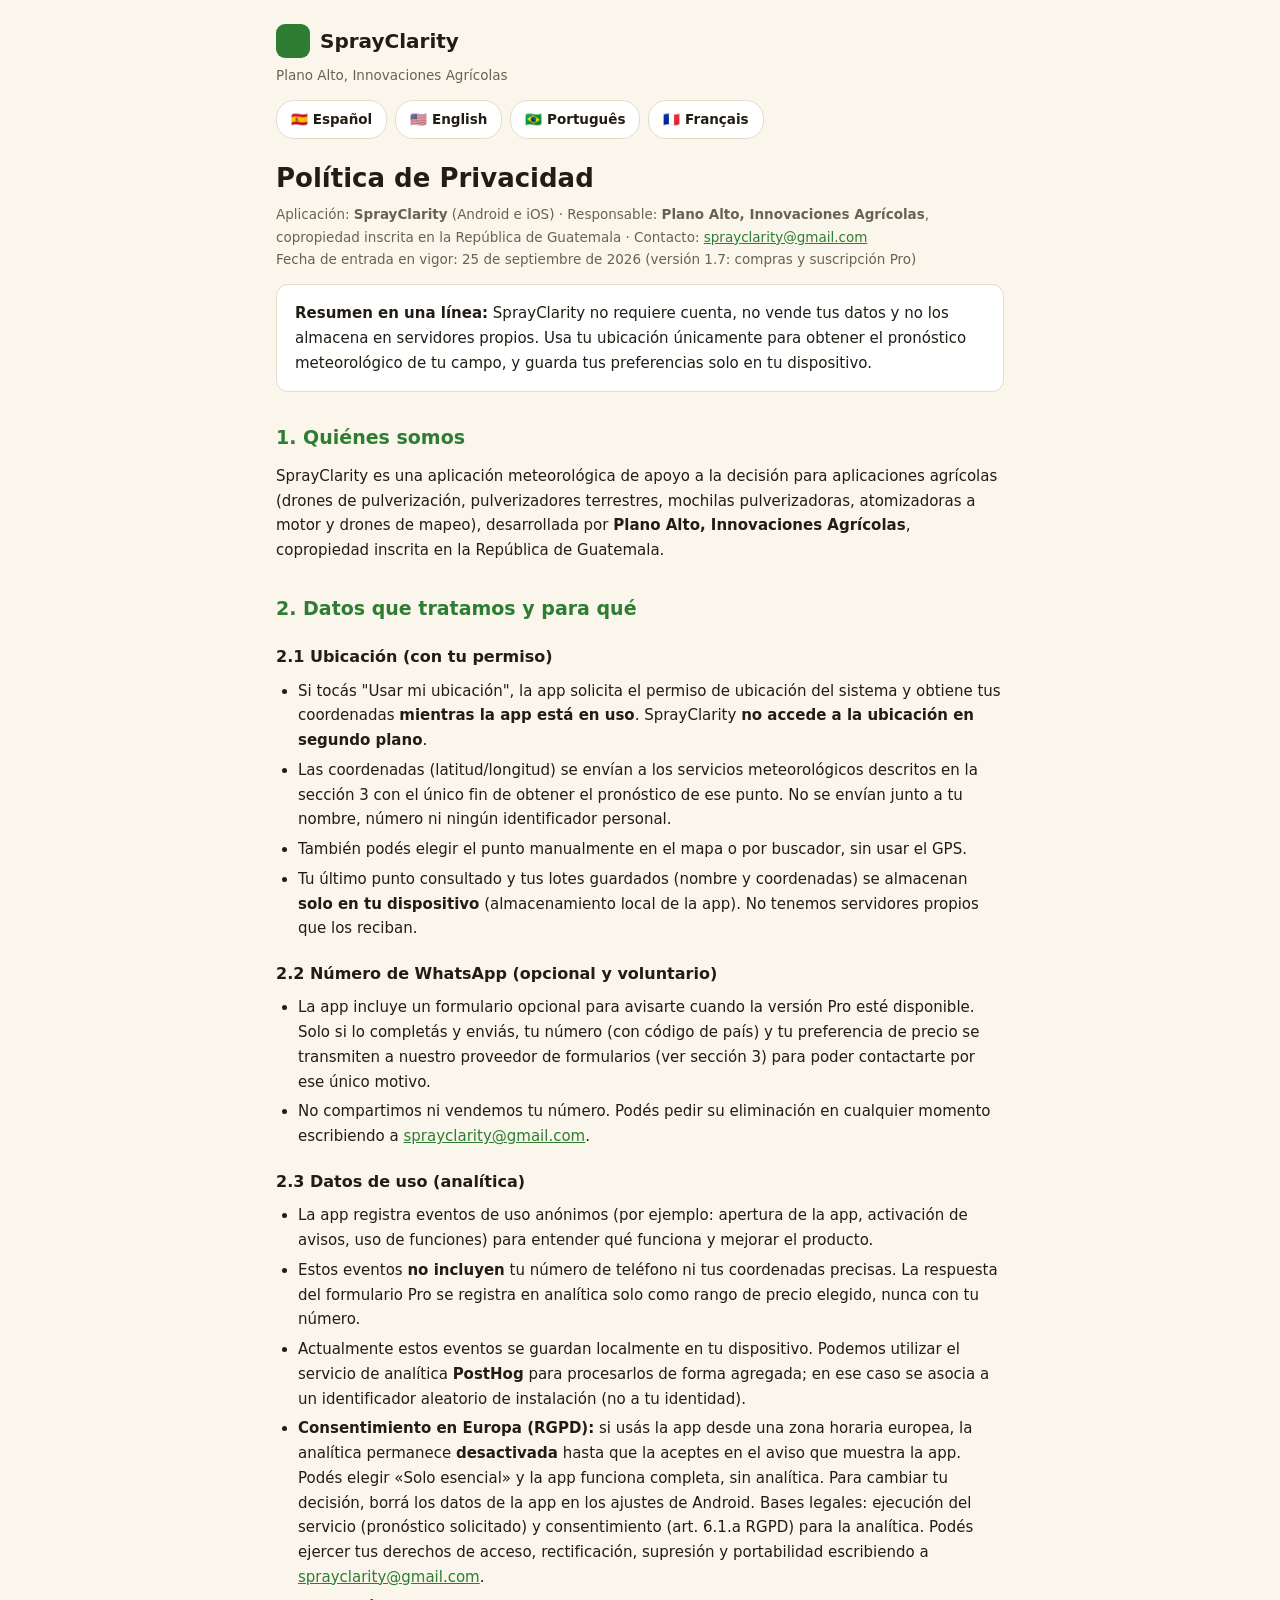
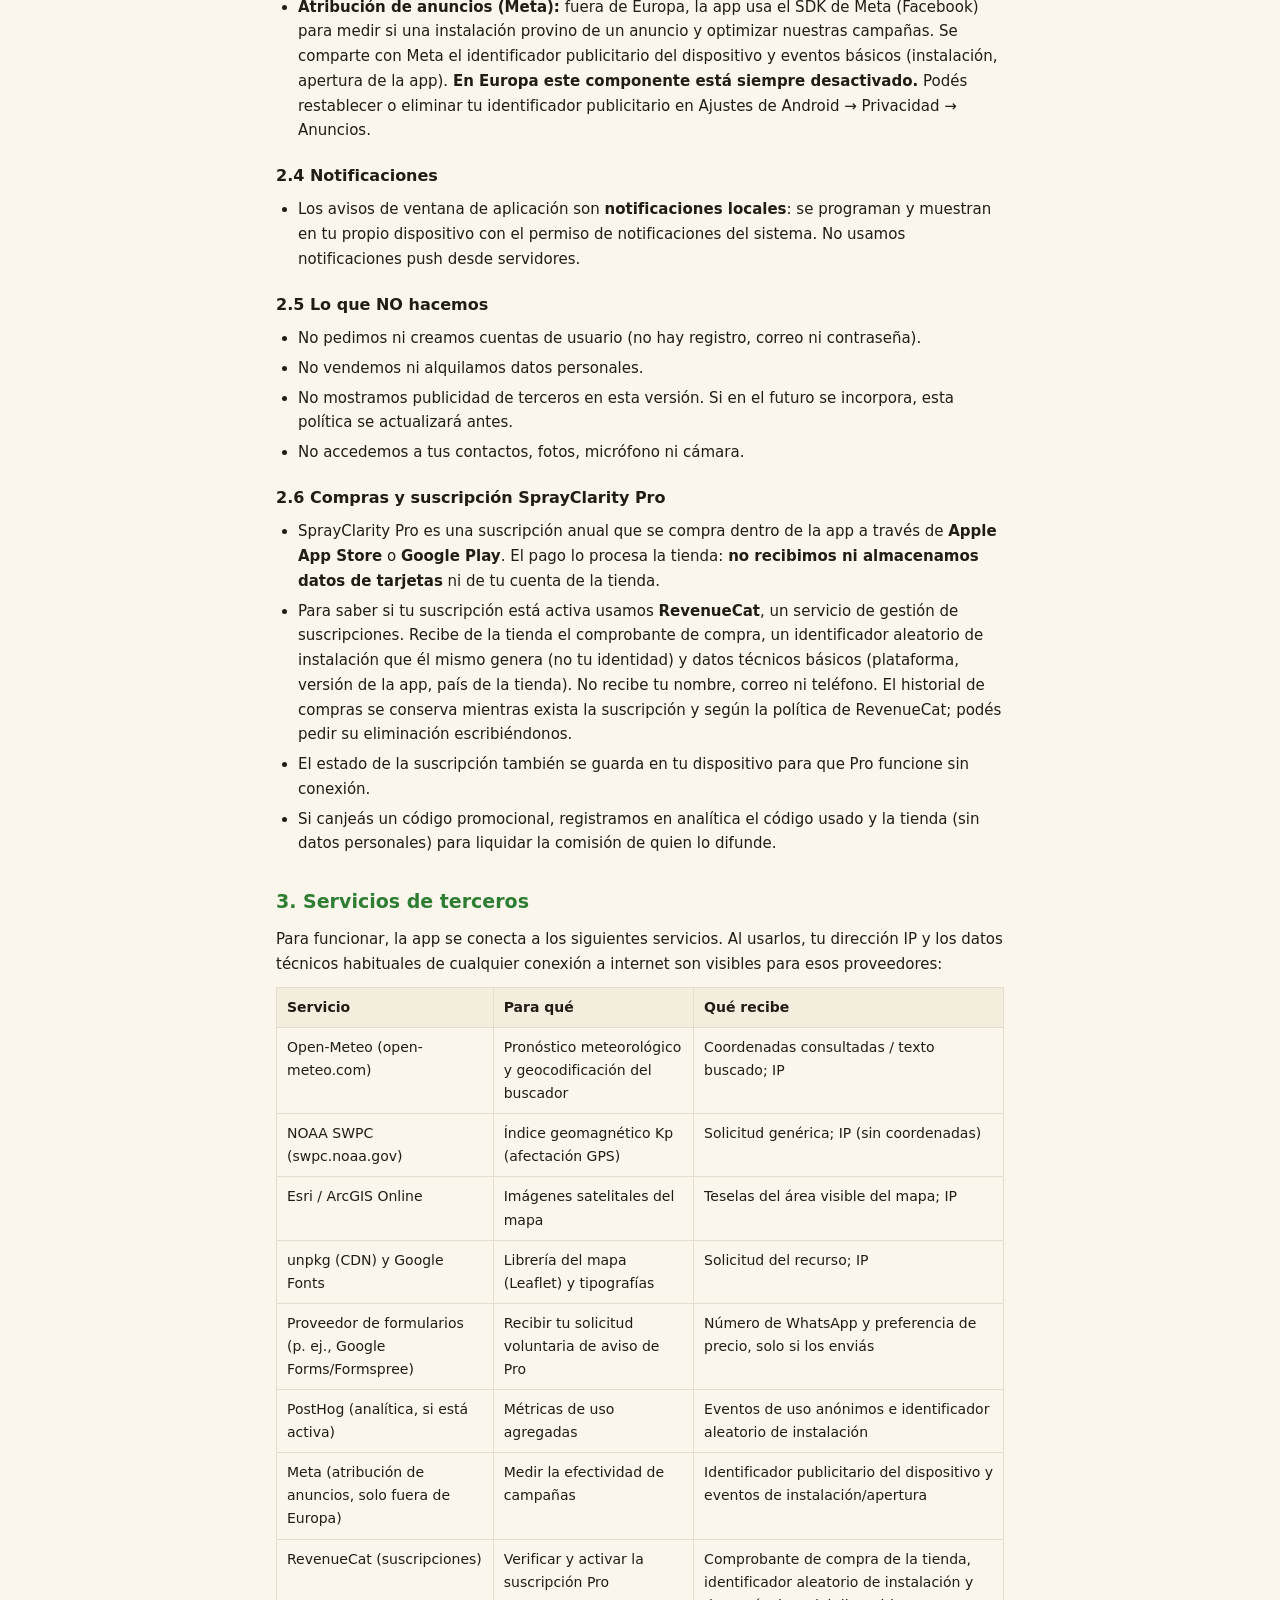
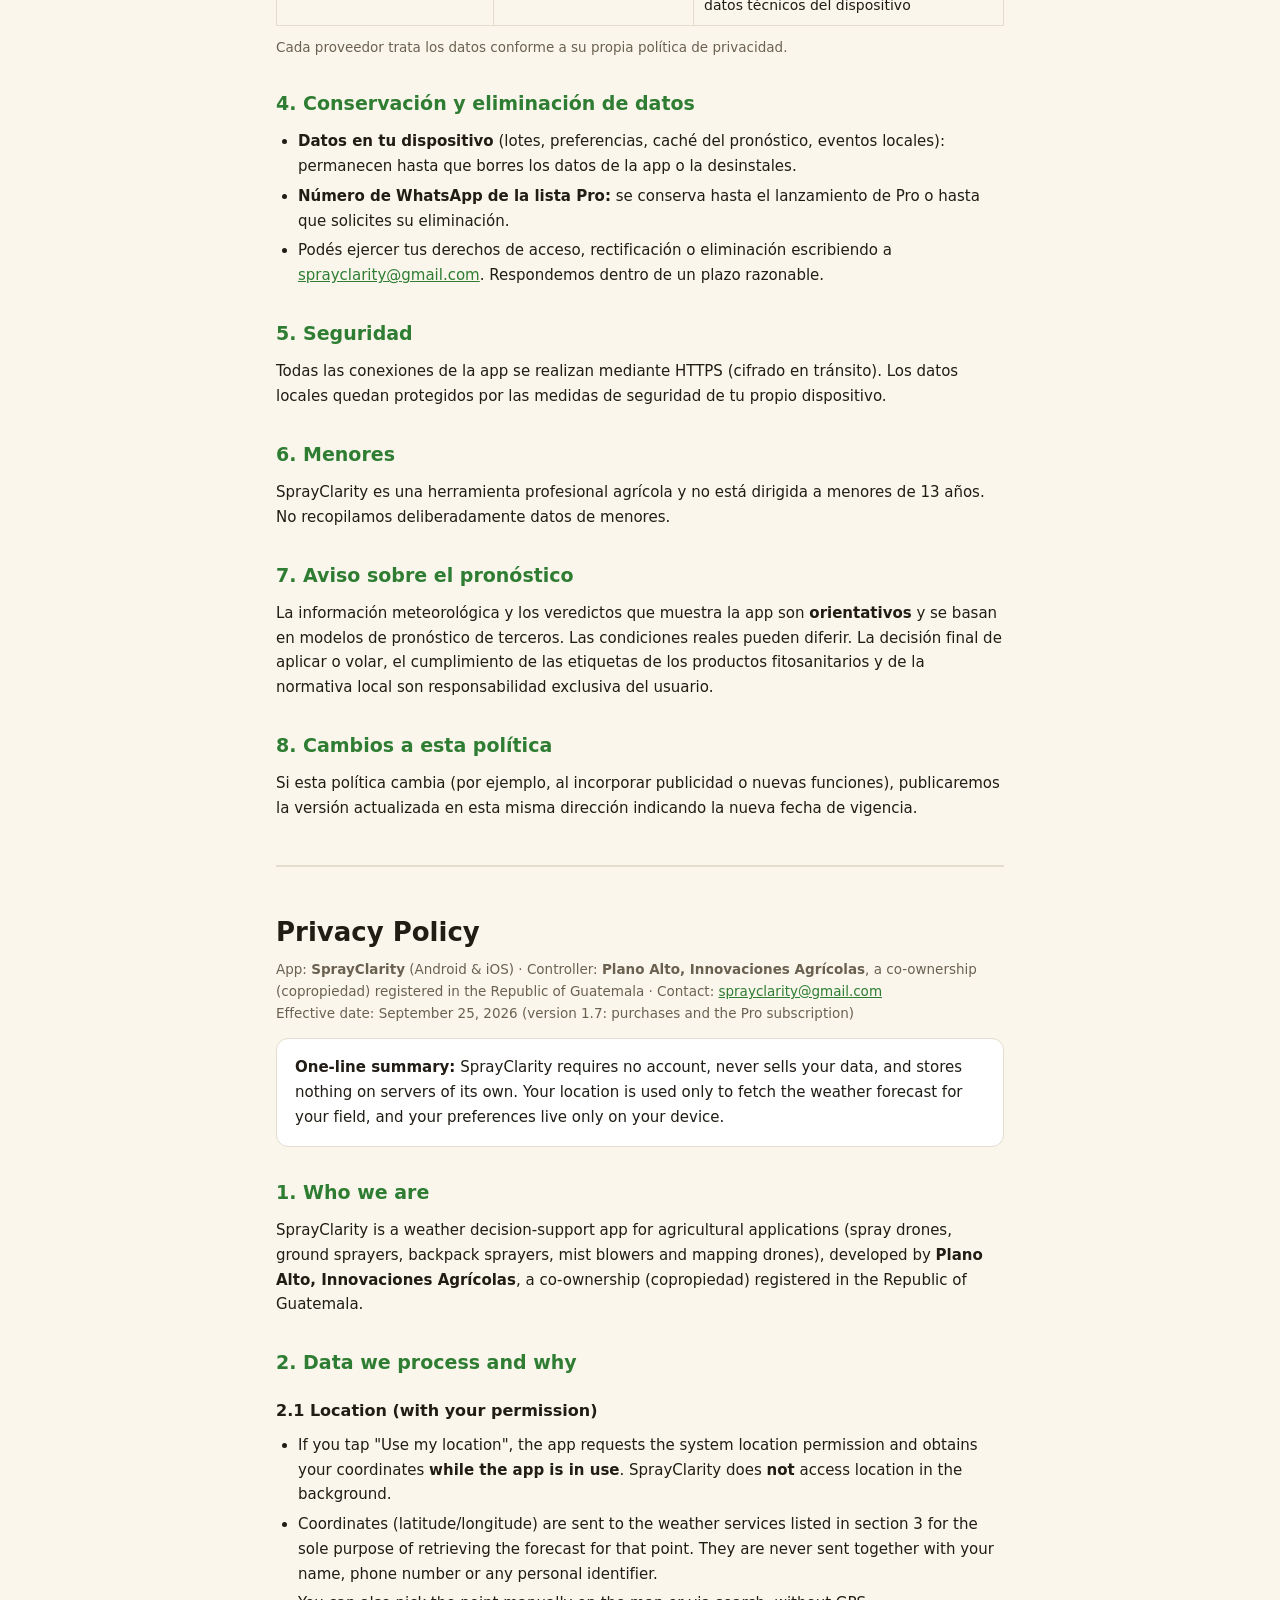
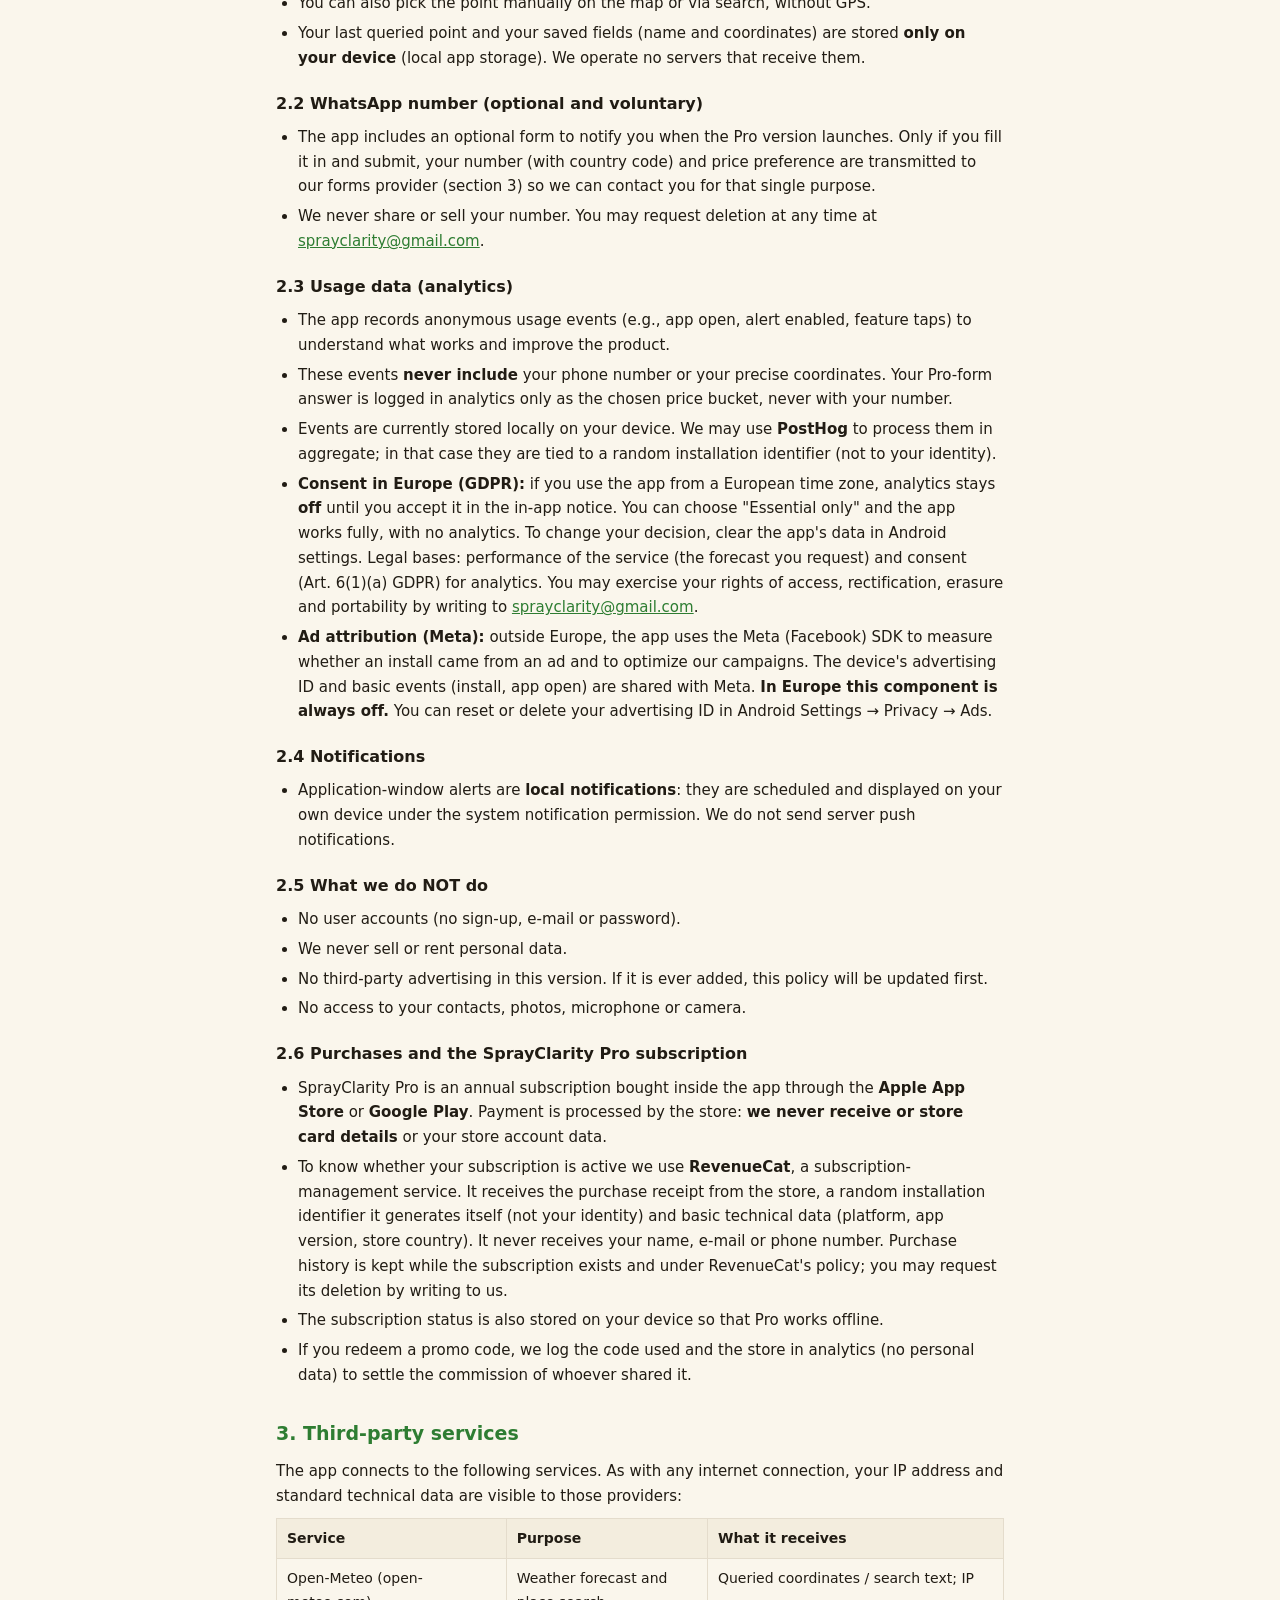
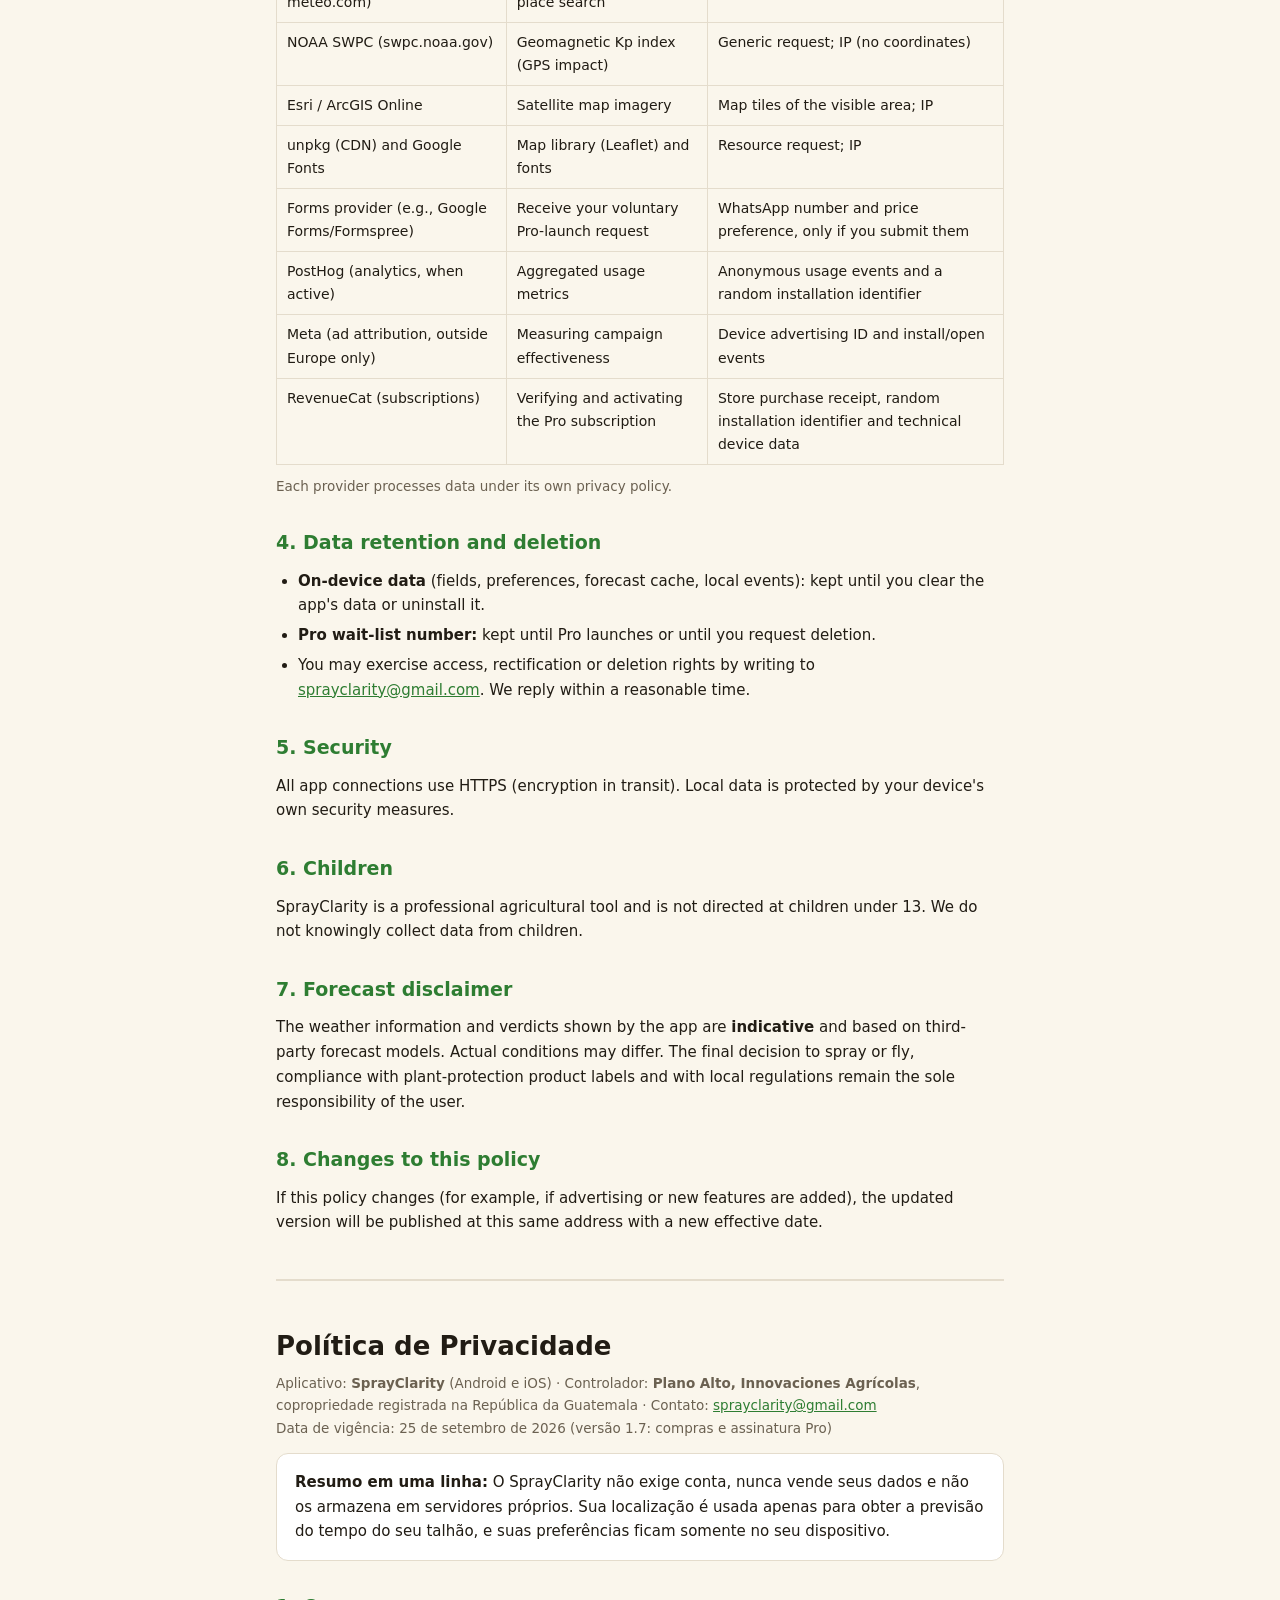
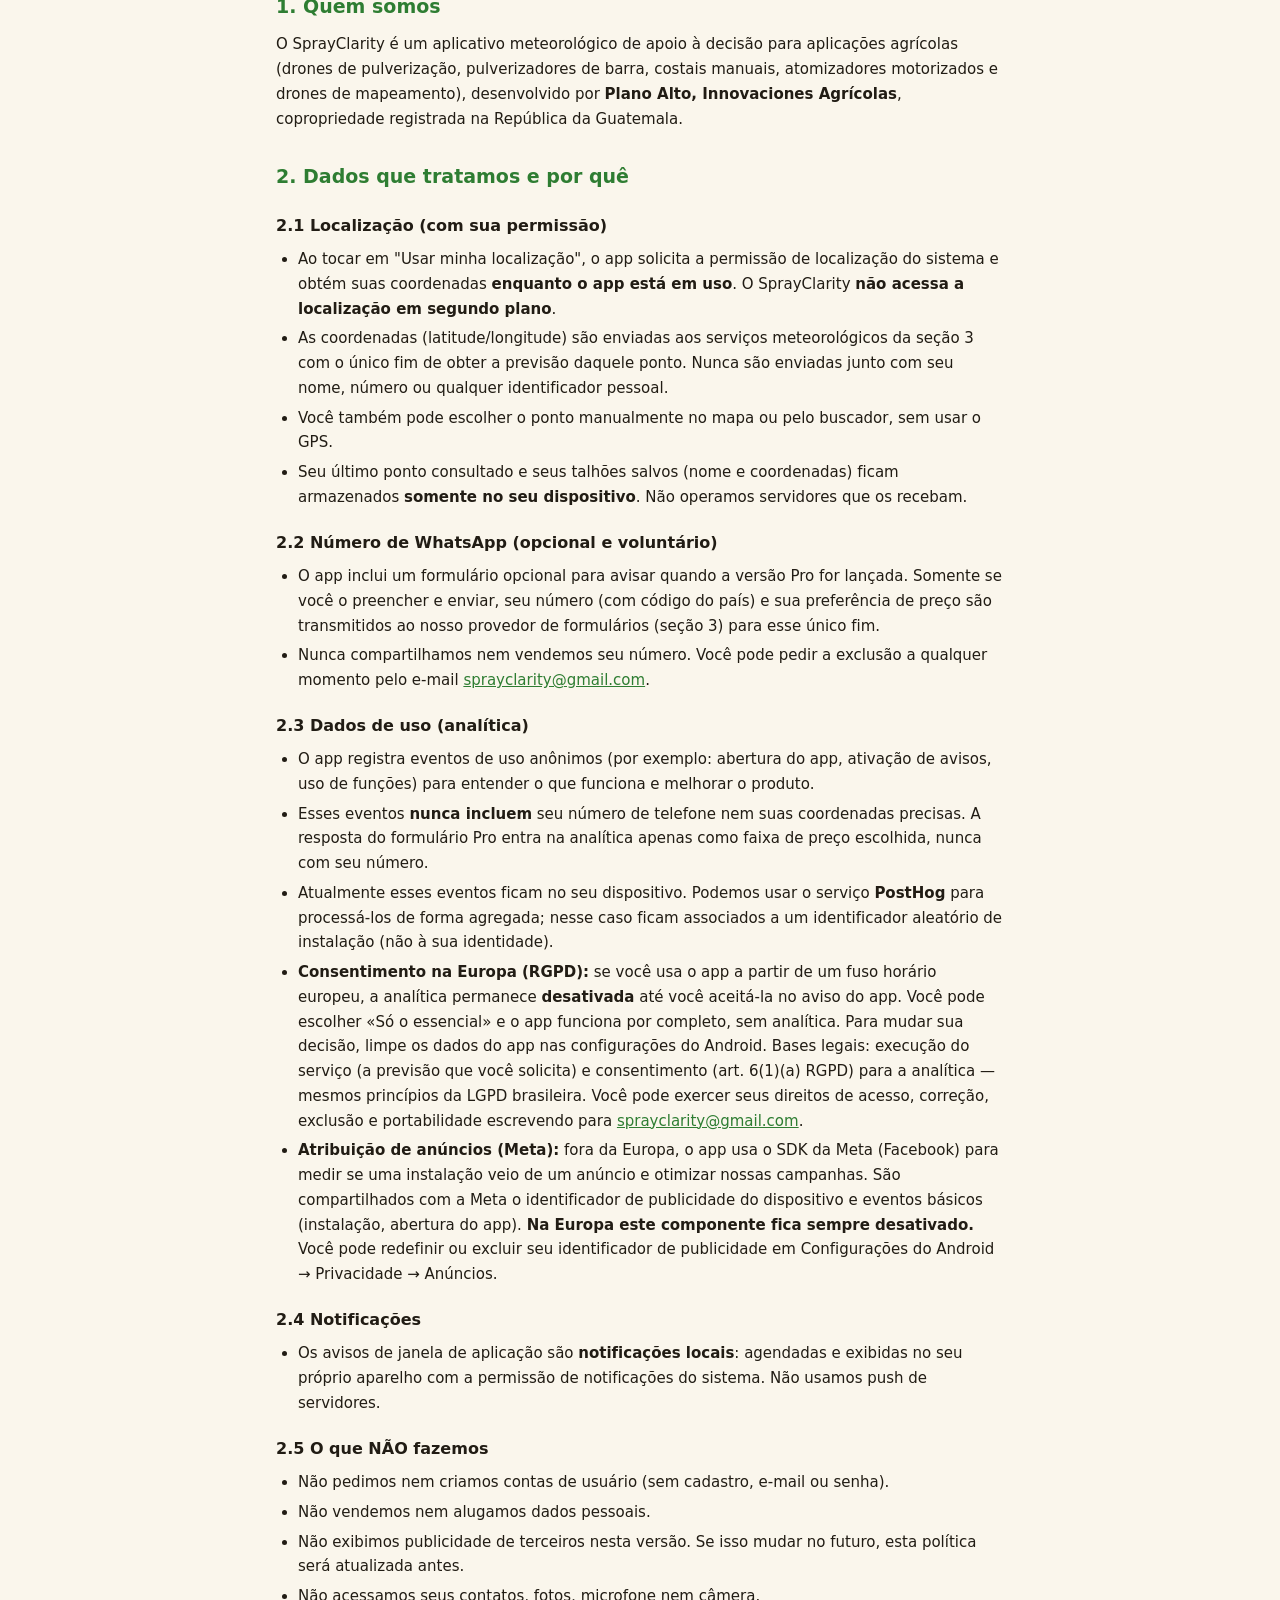
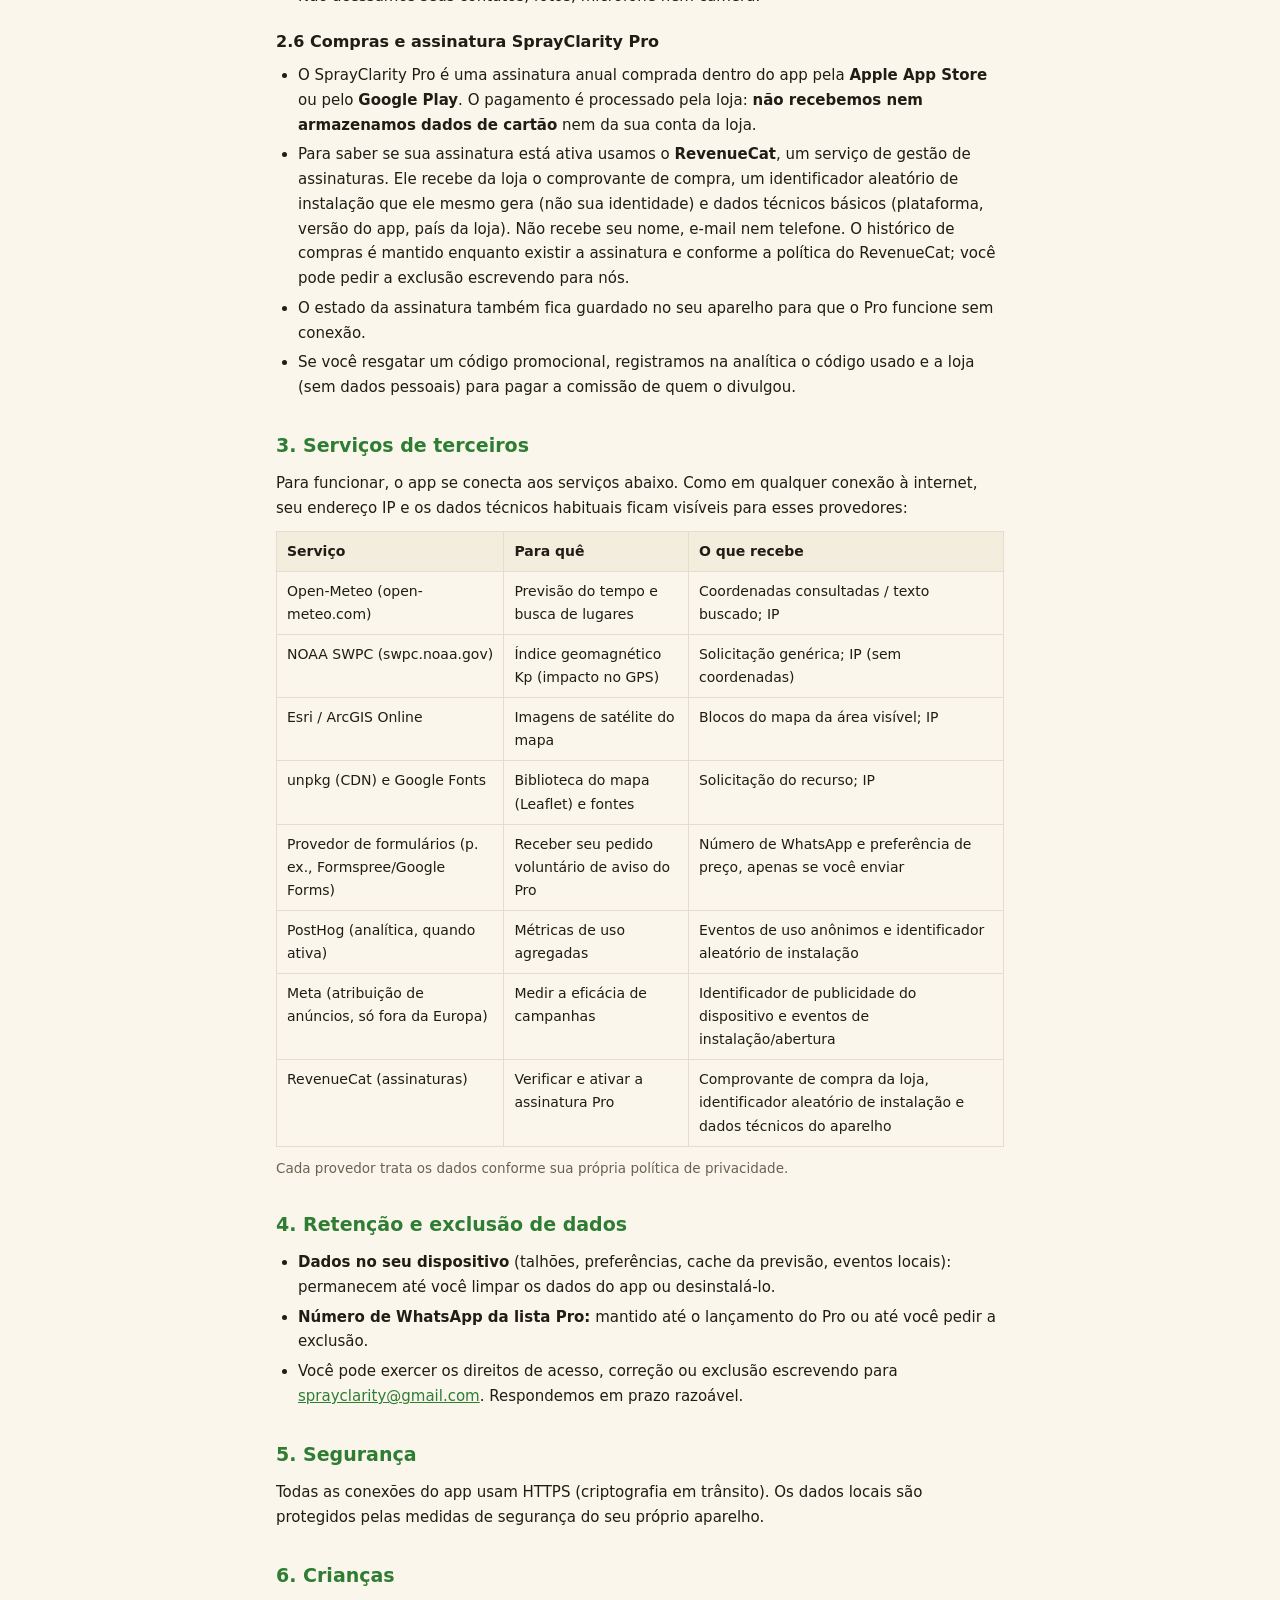
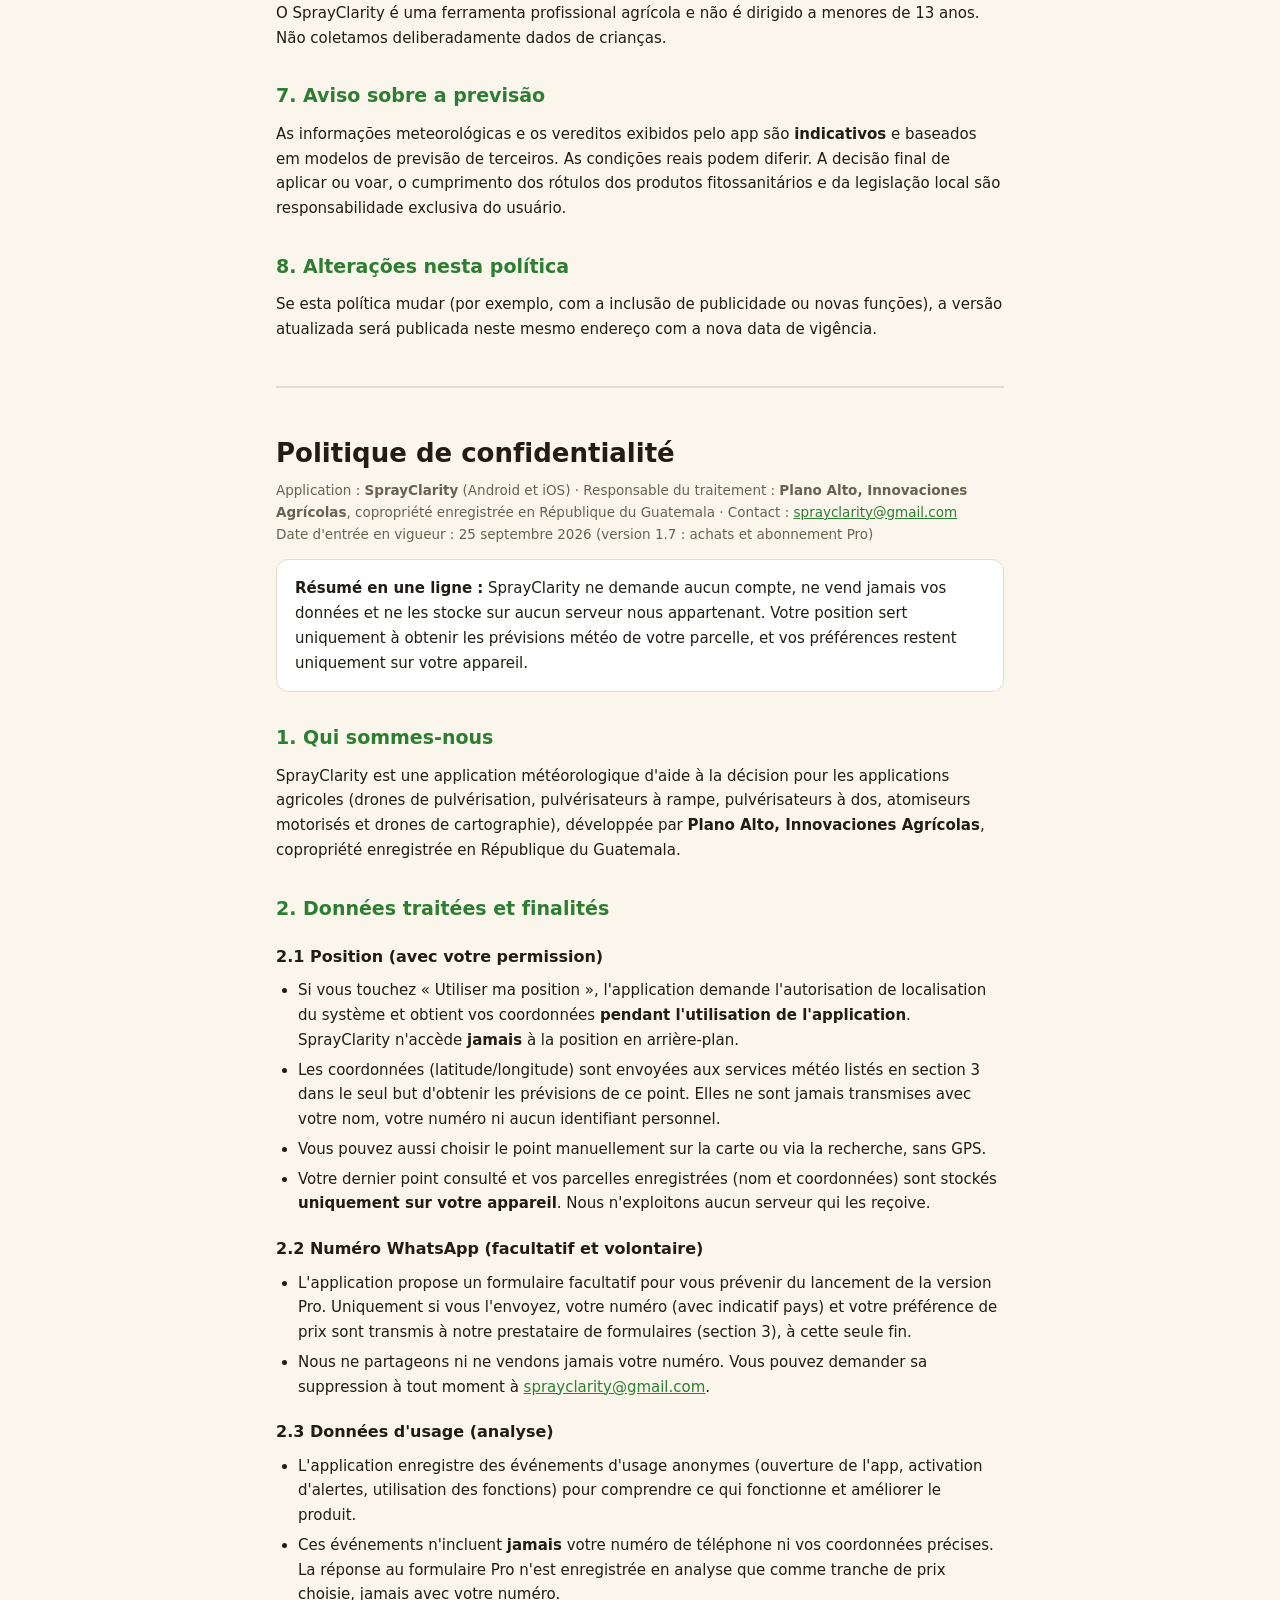
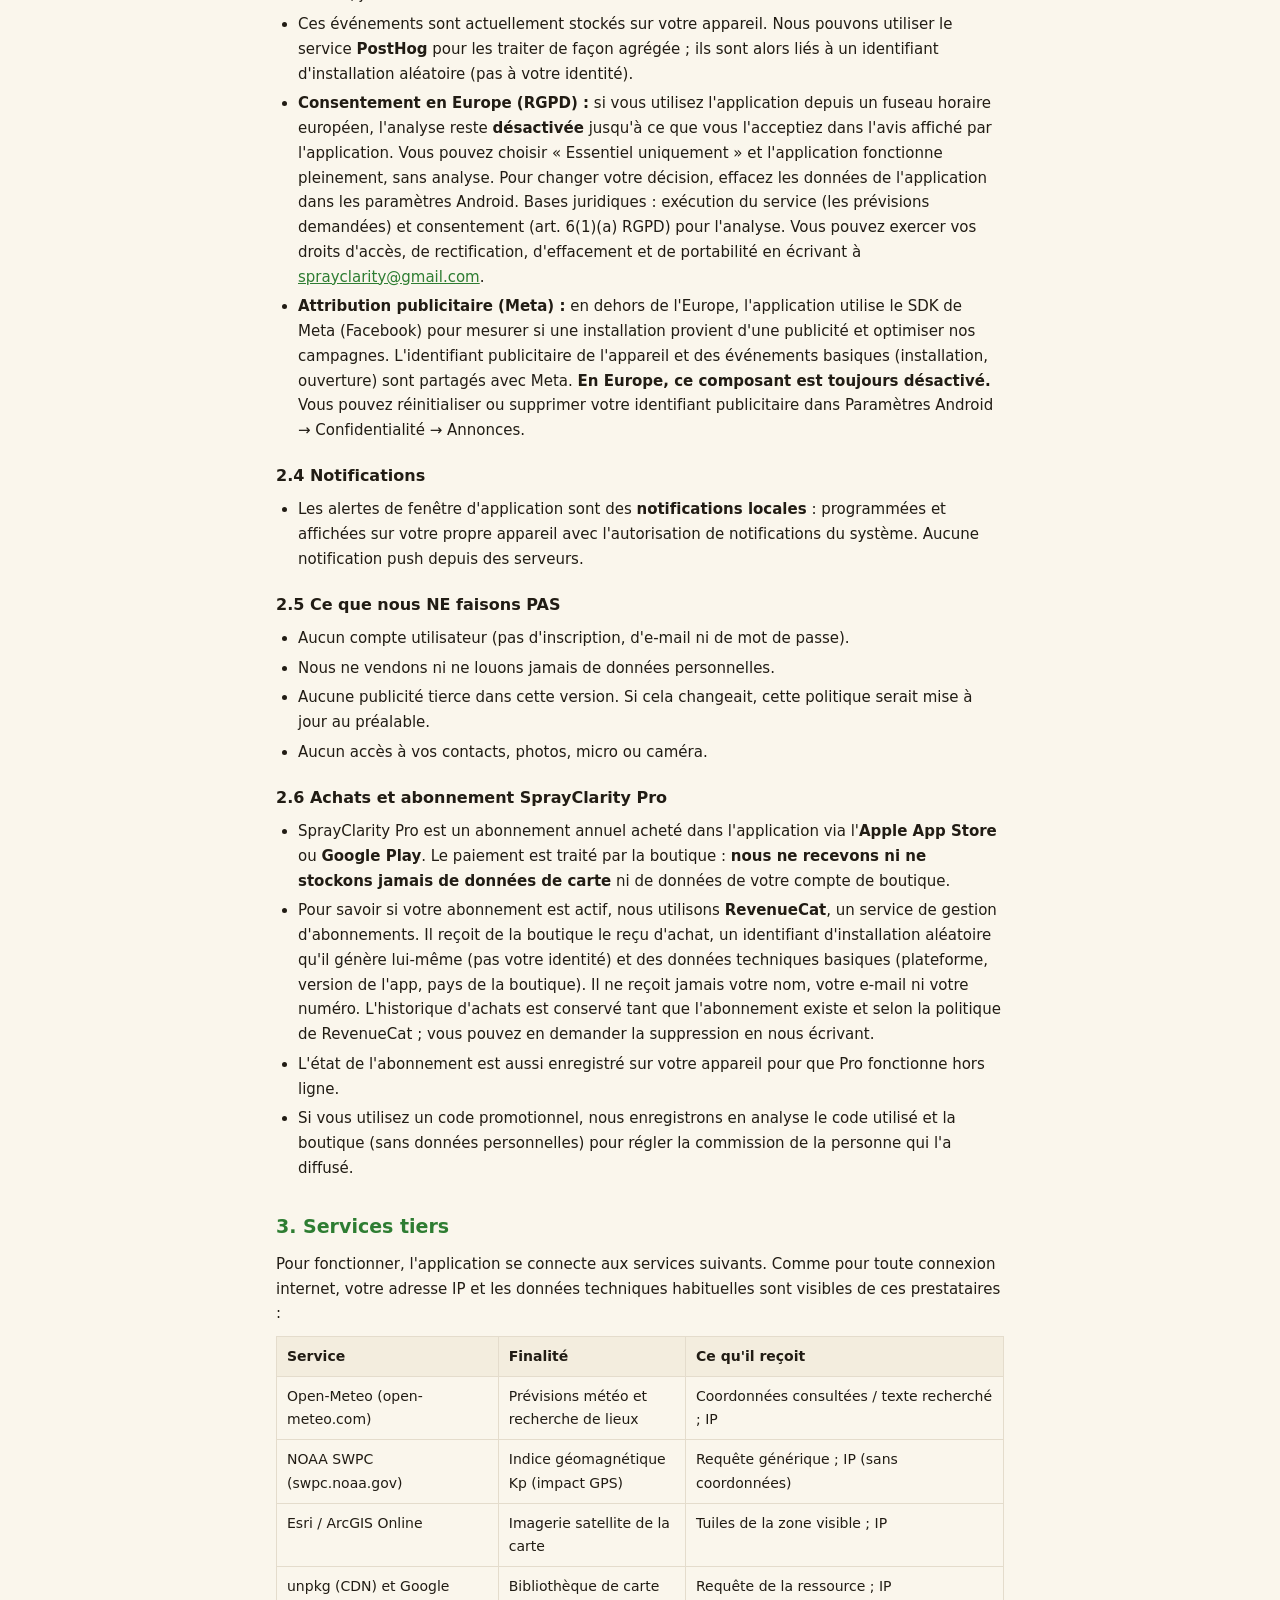
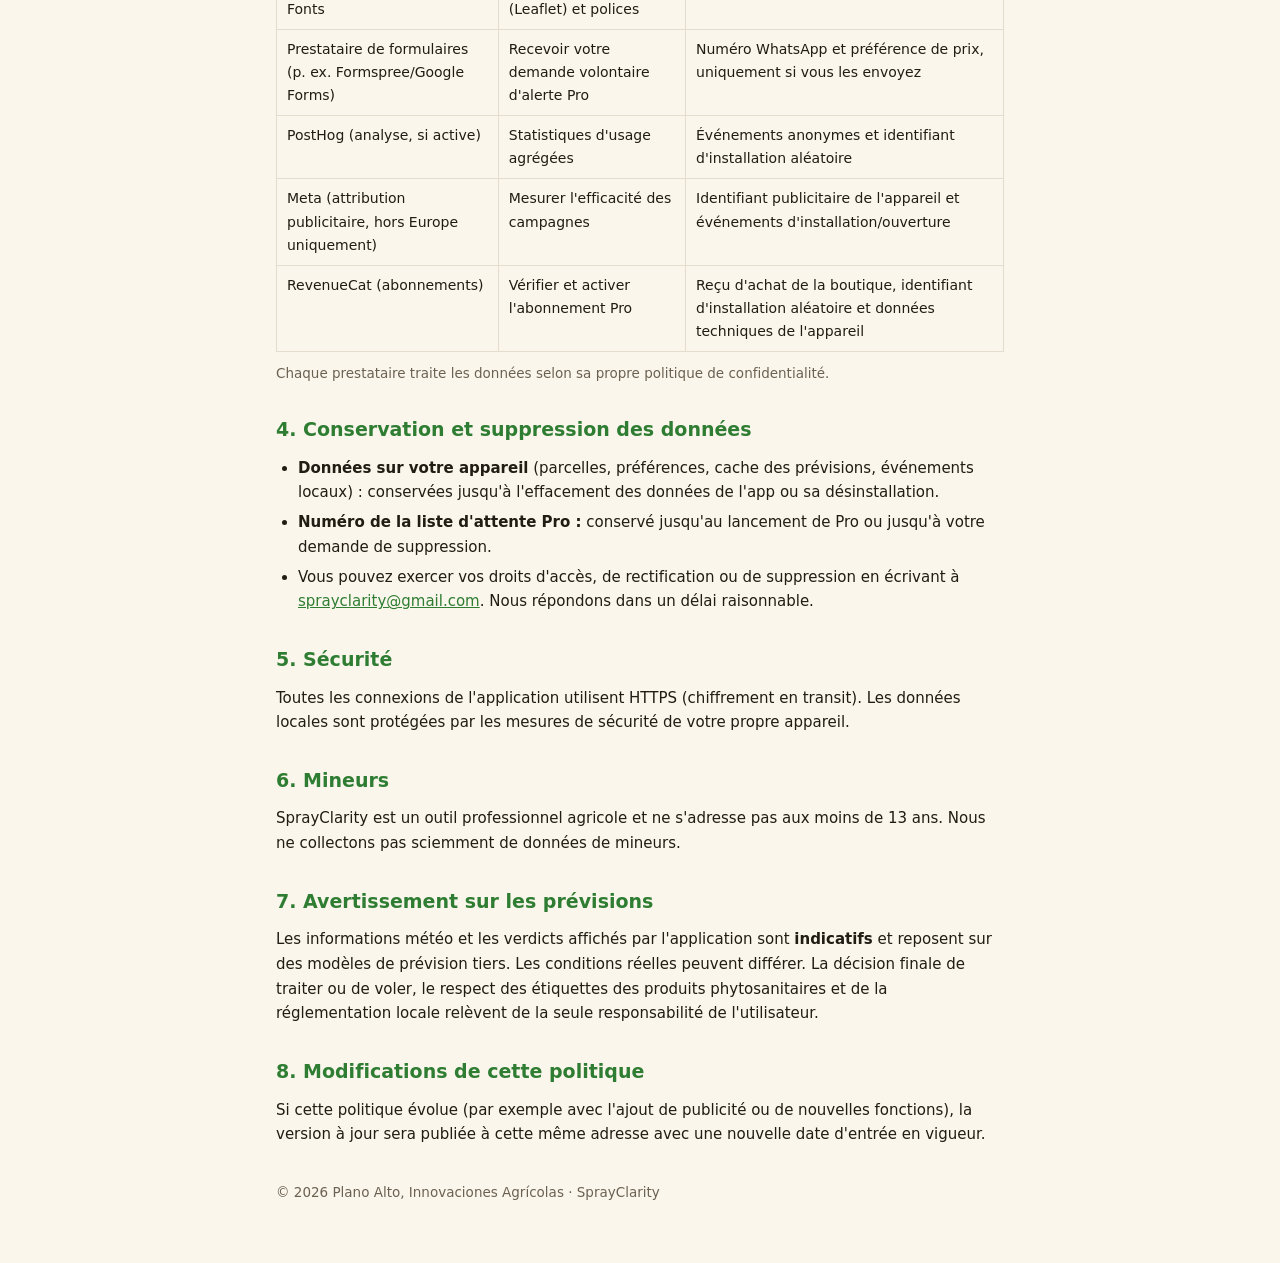
==== commit b2409be5: "Pro 1.7: términos de uso (es/en/pt/fr), política con compras y RevenueCat, app-config.json - /termin" ====
--- a/index.html
+++ b/index.html
@@ -35,7 +35,7 @@
 
 <!-- ==================== ESPAÑOL ==================== -->
 <h1 id="es">Política de Privacidad</h1>
-<p class="meta">Aplicación: <b>SprayClarity</b> (Android e iOS) · Responsable: <b>Plano Alto, Innovaciones Agrícolas</b>, copropiedad inscrita en la República de Guatemala · Contacto: <a href="mailto:sprayclarity@gmail.com">sprayclarity@gmail.com</a><br>Fecha de entrada en vigor: 2 de julio de 2026</p>
+<p class="meta">Aplicación: <b>SprayClarity</b> (Android e iOS) · Responsable: <b>Plano Alto, Innovaciones Agrícolas</b>, copropiedad inscrita en la República de Guatemala · Contacto: <a href="mailto:sprayclarity@gmail.com">sprayclarity@gmail.com</a><br>Fecha de entrada en vigor: 25 de septiembre de 2026 (versión 1.7: compras y suscripción Pro)</p>
 
 <div class="card"><p><b>Resumen en una línea:</b> SprayClarity no requiere cuenta, no vende tus datos y no los almacena en servidores propios. Usa tu ubicación únicamente para obtener el pronóstico meteorológico de tu campo, y guarda tus preferencias solo en tu dispositivo.</p></div>
 
@@ -78,6 +78,14 @@
   <li>No vendemos ni alquilamos datos personales.</li>
   <li>No mostramos publicidad de terceros en esta versión. Si en el futuro se incorpora, esta política se actualizará antes.</li>
   <li>No accedemos a tus contactos, fotos, micrófono ni cámara.</li>
+</ul>
+
+<h3>2.6 Compras y suscripción SprayClarity Pro</h3>
+<ul>
+  <li>SprayClarity Pro es una suscripción anual que se compra dentro de la app a través de <b>Apple App Store</b> o <b>Google Play</b>. El pago lo procesa la tienda: <b>no recibimos ni almacenamos datos de tarjetas</b> ni de tu cuenta de la tienda.</li>
+  <li>Para saber si tu suscripción está activa usamos <b>RevenueCat</b>, un servicio de gestión de suscripciones. Recibe de la tienda el comprobante de compra, un identificador aleatorio de instalación que él mismo genera (no tu identidad) y datos técnicos básicos (plataforma, versión de la app, país de la tienda). No recibe tu nombre, correo ni teléfono. El historial de compras se conserva mientras exista la suscripción y según la política de RevenueCat; podés pedir su eliminación escribiéndonos.</li>
+  <li>El estado de la suscripción también se guarda en tu dispositivo para que Pro funcione sin conexión.</li>
+  <li>Si canjeás un código promocional, registramos en analítica el código usado y la tienda (sin datos personales) para liquidar la comisión de quien lo difunde.</li>
 </ul>
 
 <h2>3. Servicios de terceros</h2>
@@ -91,6 +99,7 @@
   <tr><td>Proveedor de formularios (p. ej., Google Forms/Formspree)</td><td>Recibir tu solicitud voluntaria de aviso de Pro</td><td>Número de WhatsApp y preferencia de precio, solo si los enviás</td></tr>
   <tr><td>PostHog (analítica, si está activa)</td><td>Métricas de uso agregadas</td><td>Eventos de uso anónimos e identificador aleatorio de instalación</td></tr>
   <tr><td>Meta (atribución de anuncios, solo fuera de Europa)</td><td>Medir la efectividad de campañas</td><td>Identificador publicitario del dispositivo y eventos de instalación/apertura</td></tr>
+  <tr><td>RevenueCat (suscripciones)</td><td>Verificar y activar la suscripción Pro</td><td>Comprobante de compra de la tienda, identificador aleatorio de instalación y datos técnicos del dispositivo</td></tr>
 </table>
 <p class="meta">Cada proveedor trata los datos conforme a su propia política de privacidad.</p>
 
@@ -117,7 +126,7 @@
 
 <!-- ==================== ENGLISH ==================== -->
 <h1 id="en">Privacy Policy</h1>
-<p class="meta">App: <b>SprayClarity</b> (Android &amp; iOS) · Controller: <b>Plano Alto, Innovaciones Agrícolas</b>, a co-ownership (copropiedad) registered in the Republic of Guatemala · Contact: <a href="mailto:sprayclarity@gmail.com">sprayclarity@gmail.com</a><br>Effective date: July 2, 2026</p>
+<p class="meta">App: <b>SprayClarity</b> (Android &amp; iOS) · Controller: <b>Plano Alto, Innovaciones Agrícolas</b>, a co-ownership (copropiedad) registered in the Republic of Guatemala · Contact: <a href="mailto:sprayclarity@gmail.com">sprayclarity@gmail.com</a><br>Effective date: September 25, 2026 (version 1.7: purchases and the Pro subscription)</p>
 
 <div class="card"><p><b>One-line summary:</b> SprayClarity requires no account, never sells your data, and stores nothing on servers of its own. Your location is used only to fetch the weather forecast for your field, and your preferences live only on your device.</p></div>
 
@@ -160,6 +169,14 @@
   <li>We never sell or rent personal data.</li>
   <li>No third-party advertising in this version. If it is ever added, this policy will be updated first.</li>
   <li>No access to your contacts, photos, microphone or camera.</li>
+</ul>
+
+<h3>2.6 Purchases and the SprayClarity Pro subscription</h3>
+<ul>
+  <li>SprayClarity Pro is an annual subscription bought inside the app through the <b>Apple App Store</b> or <b>Google Play</b>. Payment is processed by the store: <b>we never receive or store card details</b> or your store account data.</li>
+  <li>To know whether your subscription is active we use <b>RevenueCat</b>, a subscription-management service. It receives the purchase receipt from the store, a random installation identifier it generates itself (not your identity) and basic technical data (platform, app version, store country). It never receives your name, e-mail or phone number. Purchase history is kept while the subscription exists and under RevenueCat's policy; you may request its deletion by writing to us.</li>
+  <li>The subscription status is also stored on your device so that Pro works offline.</li>
+  <li>If you redeem a promo code, we log the code used and the store in analytics (no personal data) to settle the commission of whoever shared it.</li>
 </ul>
 
 <h2>3. Third-party services</h2>
@@ -173,6 +190,7 @@
   <tr><td>Forms provider (e.g., Google Forms/Formspree)</td><td>Receive your voluntary Pro-launch request</td><td>WhatsApp number and price preference, only if you submit them</td></tr>
   <tr><td>PostHog (analytics, when active)</td><td>Aggregated usage metrics</td><td>Anonymous usage events and a random installation identifier</td></tr>
   <tr><td>Meta (ad attribution, outside Europe only)</td><td>Measuring campaign effectiveness</td><td>Device advertising ID and install/open events</td></tr>
+  <tr><td>RevenueCat (subscriptions)</td><td>Verifying and activating the Pro subscription</td><td>Store purchase receipt, random installation identifier and technical device data</td></tr>
 </table>
 <p class="meta">Each provider processes data under its own privacy policy.</p>
 
@@ -199,7 +217,7 @@
 
 <!-- ==================== PORTUGUÊS ==================== -->
 <h1 id="pt">Política de Privacidade</h1>
-<p class="meta">Aplicativo: <b>SprayClarity</b> (Android e iOS) · Controlador: <b>Plano Alto, Innovaciones Agrícolas</b>, copropriedade registrada na República da Guatemala · Contato: <a href="mailto:sprayclarity@gmail.com">sprayclarity@gmail.com</a><br>Data de vigência: 2 de julho de 2026</p>
+<p class="meta">Aplicativo: <b>SprayClarity</b> (Android e iOS) · Controlador: <b>Plano Alto, Innovaciones Agrícolas</b>, copropriedade registrada na República da Guatemala · Contato: <a href="mailto:sprayclarity@gmail.com">sprayclarity@gmail.com</a><br>Data de vigência: 25 de setembro de 2026 (versão 1.7: compras e assinatura Pro)</p>
 
 <div class="card"><p><b>Resumo em uma linha:</b> O SprayClarity não exige conta, nunca vende seus dados e não os armazena em servidores próprios. Sua localização é usada apenas para obter a previsão do tempo do seu talhão, e suas preferências ficam somente no seu dispositivo.</p></div>
 
@@ -242,6 +260,14 @@
   <li>Não vendemos nem alugamos dados pessoais.</li>
   <li>Não exibimos publicidade de terceiros nesta versão. Se isso mudar no futuro, esta política será atualizada antes.</li>
   <li>Não acessamos seus contatos, fotos, microfone nem câmera.</li>
+</ul>
+
+<h3>2.6 Compras e assinatura SprayClarity Pro</h3>
+<ul>
+  <li>O SprayClarity Pro é uma assinatura anual comprada dentro do app pela <b>Apple App Store</b> ou pelo <b>Google Play</b>. O pagamento é processado pela loja: <b>não recebemos nem armazenamos dados de cartão</b> nem da sua conta da loja.</li>
+  <li>Para saber se sua assinatura está ativa usamos o <b>RevenueCat</b>, um serviço de gestão de assinaturas. Ele recebe da loja o comprovante de compra, um identificador aleatório de instalação que ele mesmo gera (não sua identidade) e dados técnicos básicos (plataforma, versão do app, país da loja). Não recebe seu nome, e-mail nem telefone. O histórico de compras é mantido enquanto existir a assinatura e conforme a política do RevenueCat; você pode pedir a exclusão escrevendo para nós.</li>
+  <li>O estado da assinatura também fica guardado no seu aparelho para que o Pro funcione sem conexão.</li>
+  <li>Se você resgatar um código promocional, registramos na analítica o código usado e a loja (sem dados pessoais) para pagar a comissão de quem o divulgou.</li>
 </ul>
 
 <h2>3. Serviços de terceiros</h2>
@@ -255,6 +281,7 @@
   <tr><td>Provedor de formulários (p. ex., Formspree/Google Forms)</td><td>Receber seu pedido voluntário de aviso do Pro</td><td>Número de WhatsApp e preferência de preço, apenas se você enviar</td></tr>
   <tr><td>PostHog (analítica, quando ativa)</td><td>Métricas de uso agregadas</td><td>Eventos de uso anônimos e identificador aleatório de instalação</td></tr>
   <tr><td>Meta (atribuição de anúncios, só fora da Europa)</td><td>Medir a eficácia de campanhas</td><td>Identificador de publicidade do dispositivo e eventos de instalação/abertura</td></tr>
+  <tr><td>RevenueCat (assinaturas)</td><td>Verificar e ativar a assinatura Pro</td><td>Comprovante de compra da loja, identificador aleatório de instalação e dados técnicos do aparelho</td></tr>
 </table>
 <p class="meta">Cada provedor trata os dados conforme sua própria política de privacidade.</p>
 
@@ -281,7 +308,7 @@
 
 <!-- ==================== FRANÇAIS ==================== -->
 <h1 id="fr">Politique de confidentialité</h1>
-<p class="meta">Application : <b>SprayClarity</b> (Android et iOS) · Responsable du traitement : <b>Plano Alto, Innovaciones Agrícolas</b>, copropriété enregistrée en République du Guatemala · Contact : <a href="mailto:sprayclarity@gmail.com">sprayclarity@gmail.com</a><br>Date d'entrée en vigueur : 2 juillet 2026</p>
+<p class="meta">Application : <b>SprayClarity</b> (Android et iOS) · Responsable du traitement : <b>Plano Alto, Innovaciones Agrícolas</b>, copropriété enregistrée en République du Guatemala · Contact : <a href="mailto:sprayclarity@gmail.com">sprayclarity@gmail.com</a><br>Date d'entrée en vigueur : 25 septembre 2026 (version 1.7 : achats et abonnement Pro)</p>
 
 <div class="card"><p><b>Résumé en une ligne :</b> SprayClarity ne demande aucun compte, ne vend jamais vos données et ne les stocke sur aucun serveur nous appartenant. Votre position sert uniquement à obtenir les prévisions météo de votre parcelle, et vos préférences restent uniquement sur votre appareil.</p></div>
 
@@ -324,6 +351,14 @@
   <li>Nous ne vendons ni ne louons jamais de données personnelles.</li>
   <li>Aucune publicité tierce dans cette version. Si cela changeait, cette politique serait mise à jour au préalable.</li>
   <li>Aucun accès à vos contacts, photos, micro ou caméra.</li>
+</ul>
+
+<h3>2.6 Achats et abonnement SprayClarity Pro</h3>
+<ul>
+  <li>SprayClarity Pro est un abonnement annuel acheté dans l'application via l'<b>Apple App Store</b> ou <b>Google Play</b>. Le paiement est traité par la boutique : <b>nous ne recevons ni ne stockons jamais de données de carte</b> ni de données de votre compte de boutique.</li>
+  <li>Pour savoir si votre abonnement est actif, nous utilisons <b>RevenueCat</b>, un service de gestion d'abonnements. Il reçoit de la boutique le reçu d'achat, un identifiant d'installation aléatoire qu'il génère lui-même (pas votre identité) et des données techniques basiques (plateforme, version de l'app, pays de la boutique). Il ne reçoit jamais votre nom, votre e-mail ni votre numéro. L'historique d'achats est conservé tant que l'abonnement existe et selon la politique de RevenueCat ; vous pouvez en demander la suppression en nous écrivant.</li>
+  <li>L'état de l'abonnement est aussi enregistré sur votre appareil pour que Pro fonctionne hors ligne.</li>
+  <li>Si vous utilisez un code promotionnel, nous enregistrons en analyse le code utilisé et la boutique (sans données personnelles) pour régler la commission de la personne qui l'a diffusé.</li>
 </ul>
 
 <h2>3. Services tiers</h2>
@@ -337,6 +372,7 @@
   <tr><td>Prestataire de formulaires (p. ex. Formspree/Google Forms)</td><td>Recevoir votre demande volontaire d'alerte Pro</td><td>Numéro WhatsApp et préférence de prix, uniquement si vous les envoyez</td></tr>
   <tr><td>PostHog (analyse, si active)</td><td>Statistiques d'usage agrégées</td><td>Événements anonymes et identifiant d'installation aléatoire</td></tr>
   <tr><td>Meta (attribution publicitaire, hors Europe uniquement)</td><td>Mesurer l'efficacité des campagnes</td><td>Identifiant publicitaire de l'appareil et événements d'installation/ouverture</td></tr>
+  <tr><td>RevenueCat (abonnements)</td><td>Vérifier et activer l'abonnement Pro</td><td>Reçu d'achat de la boutique, identifiant d'installation aléatoire et données techniques de l'appareil</td></tr>
 </table>
 <p class="meta">Chaque prestataire traite les données selon sa propre politique de confidentialité.</p>
 
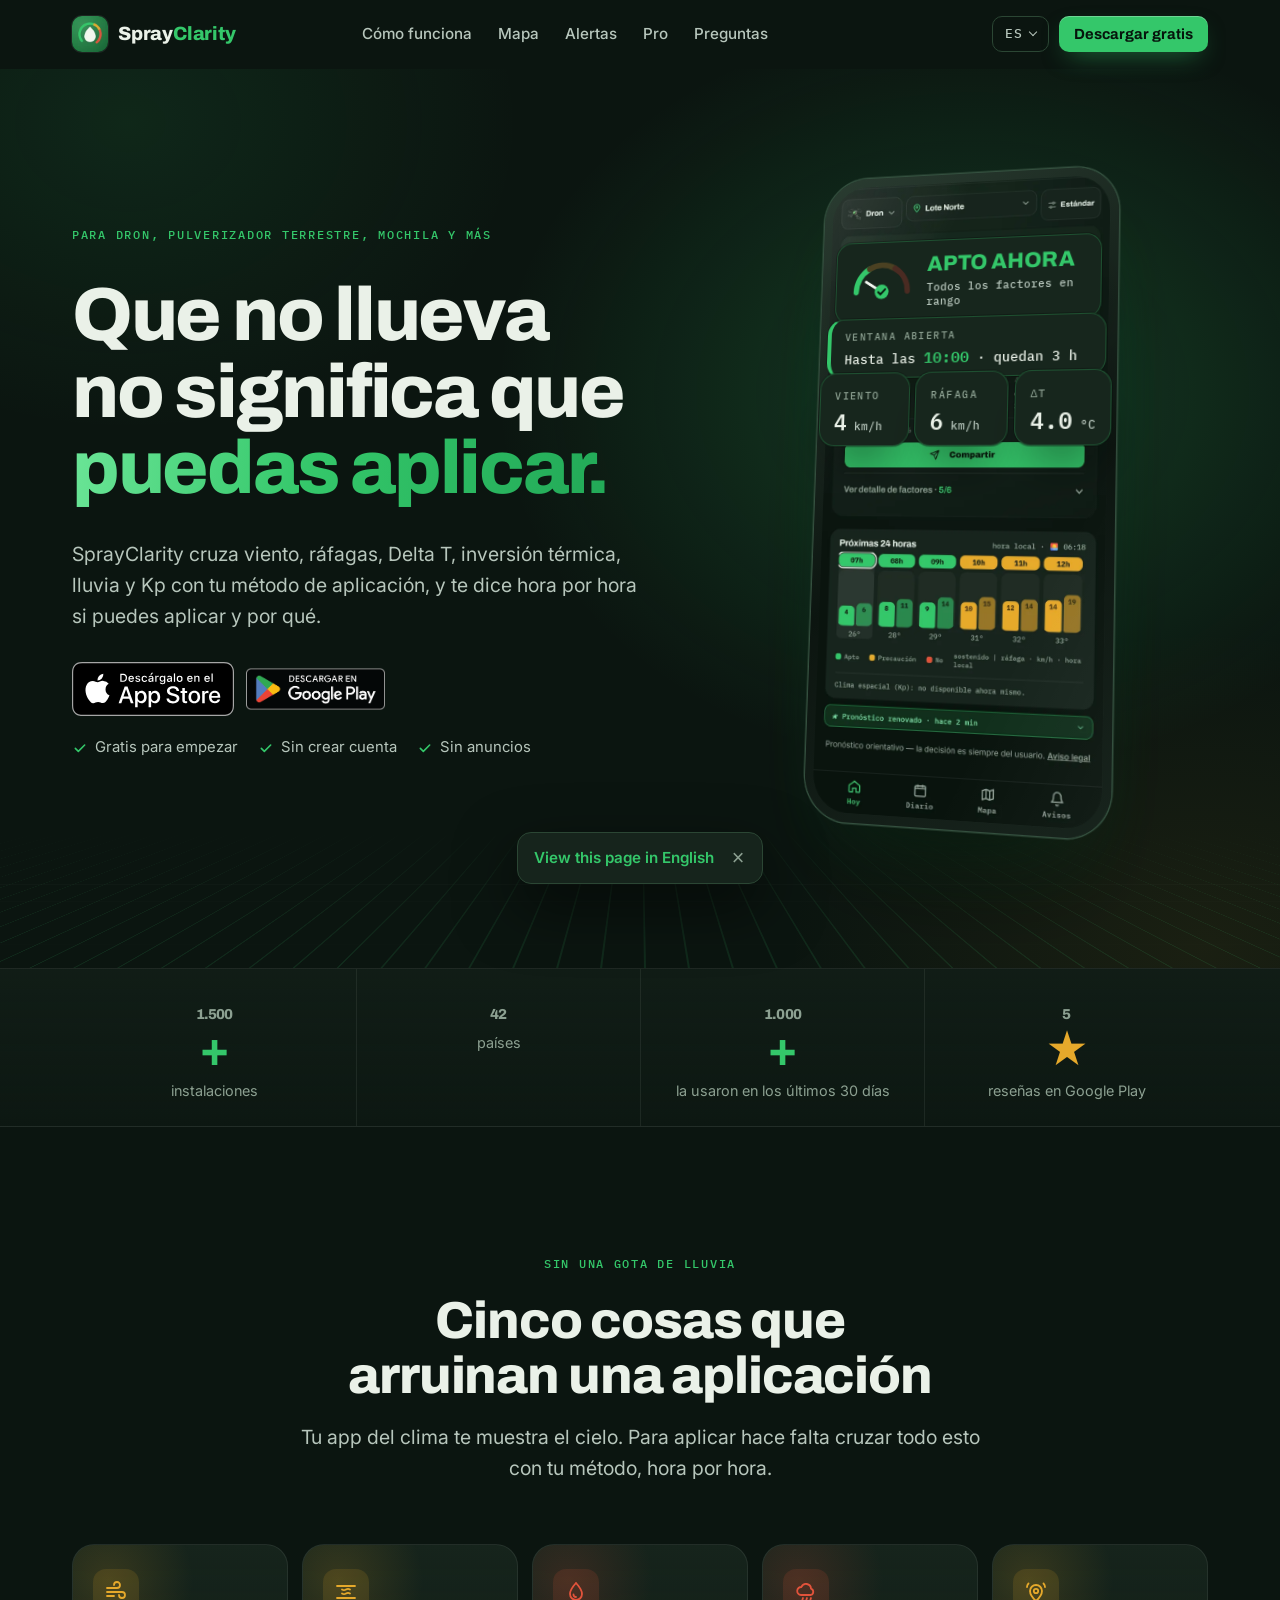
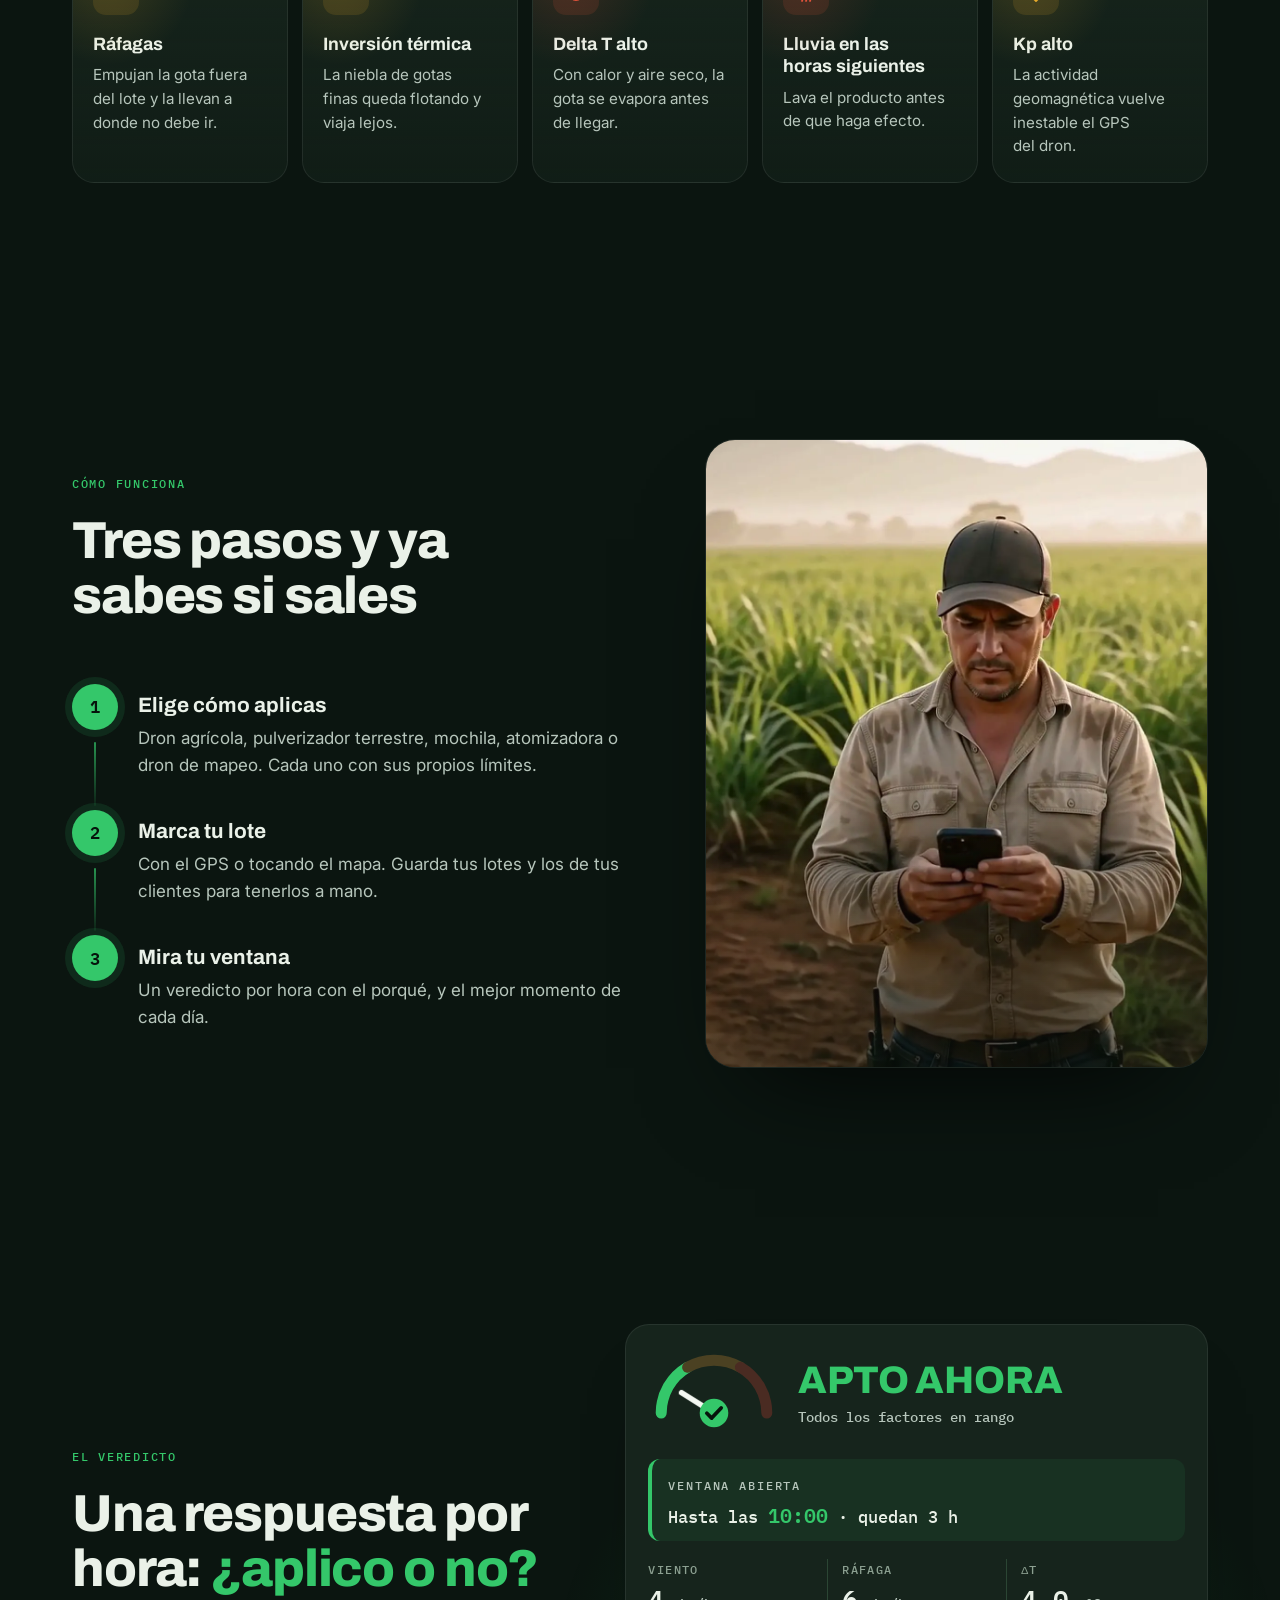
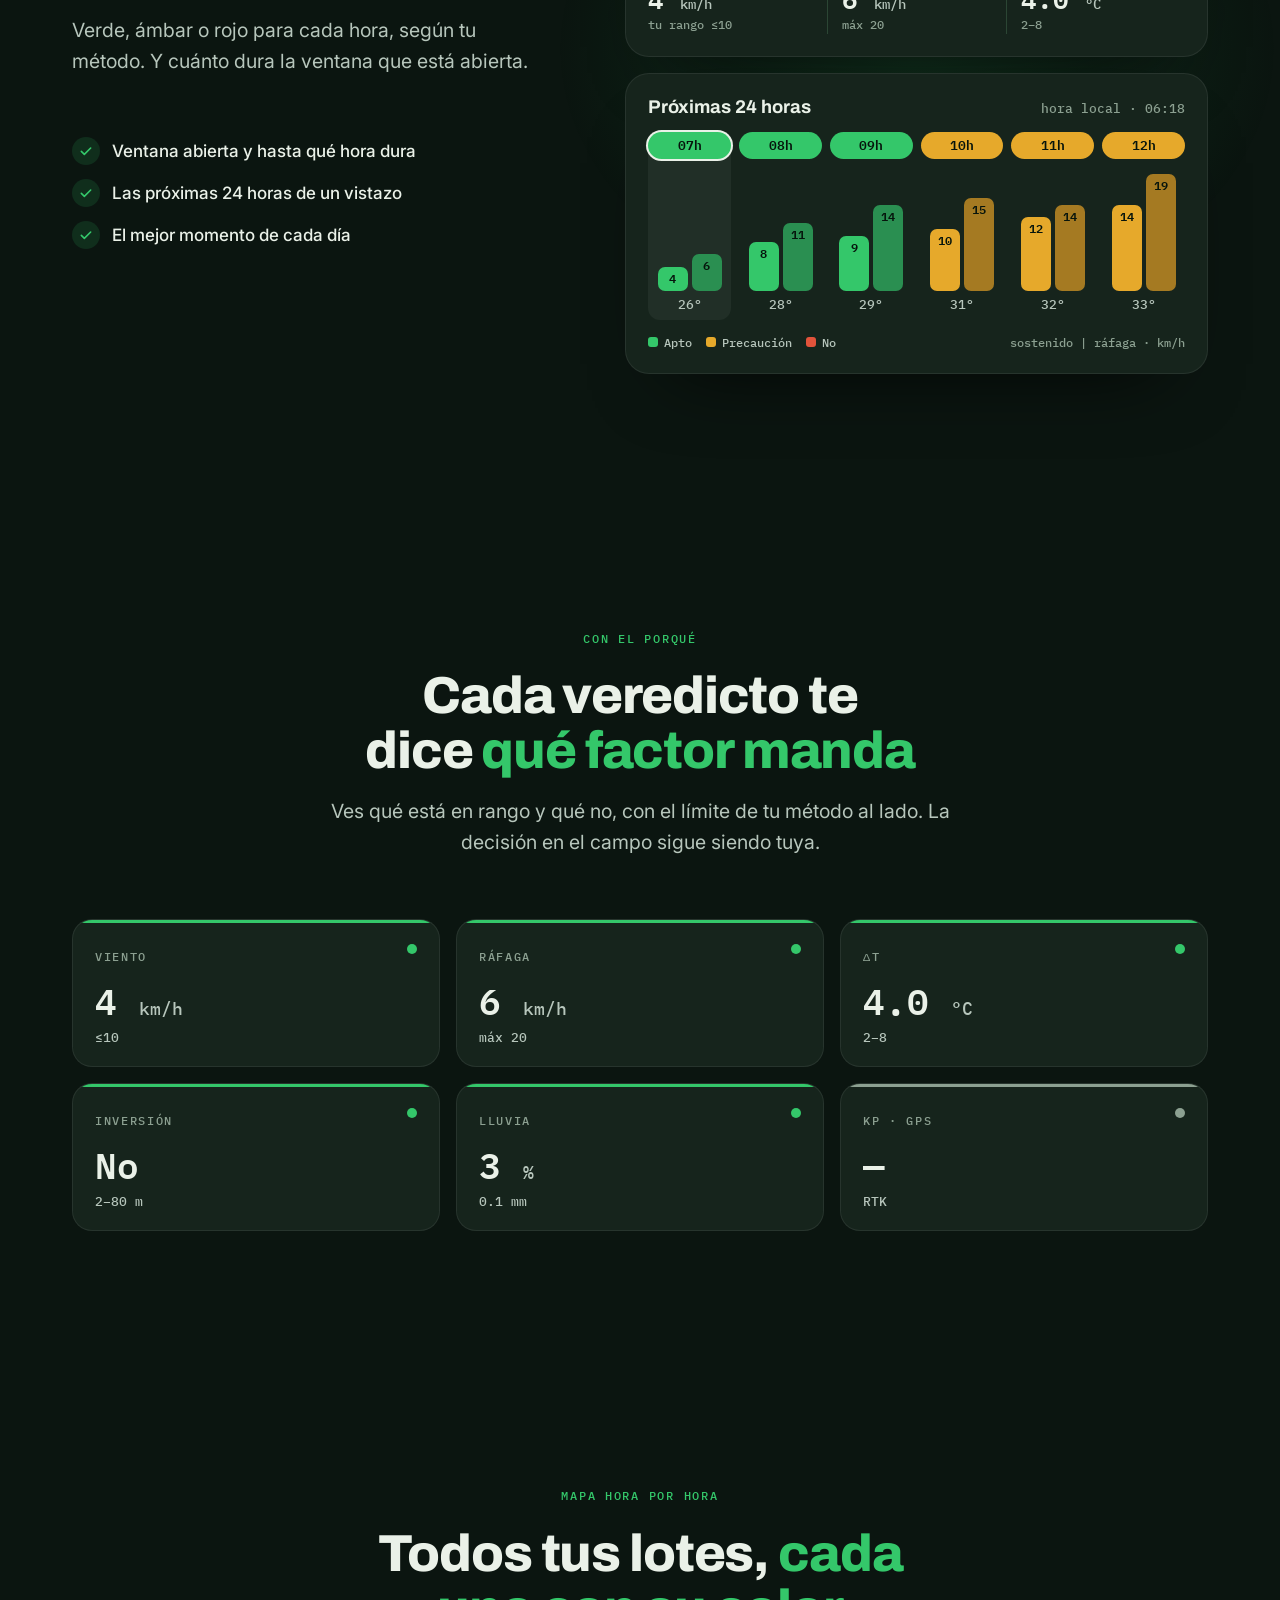
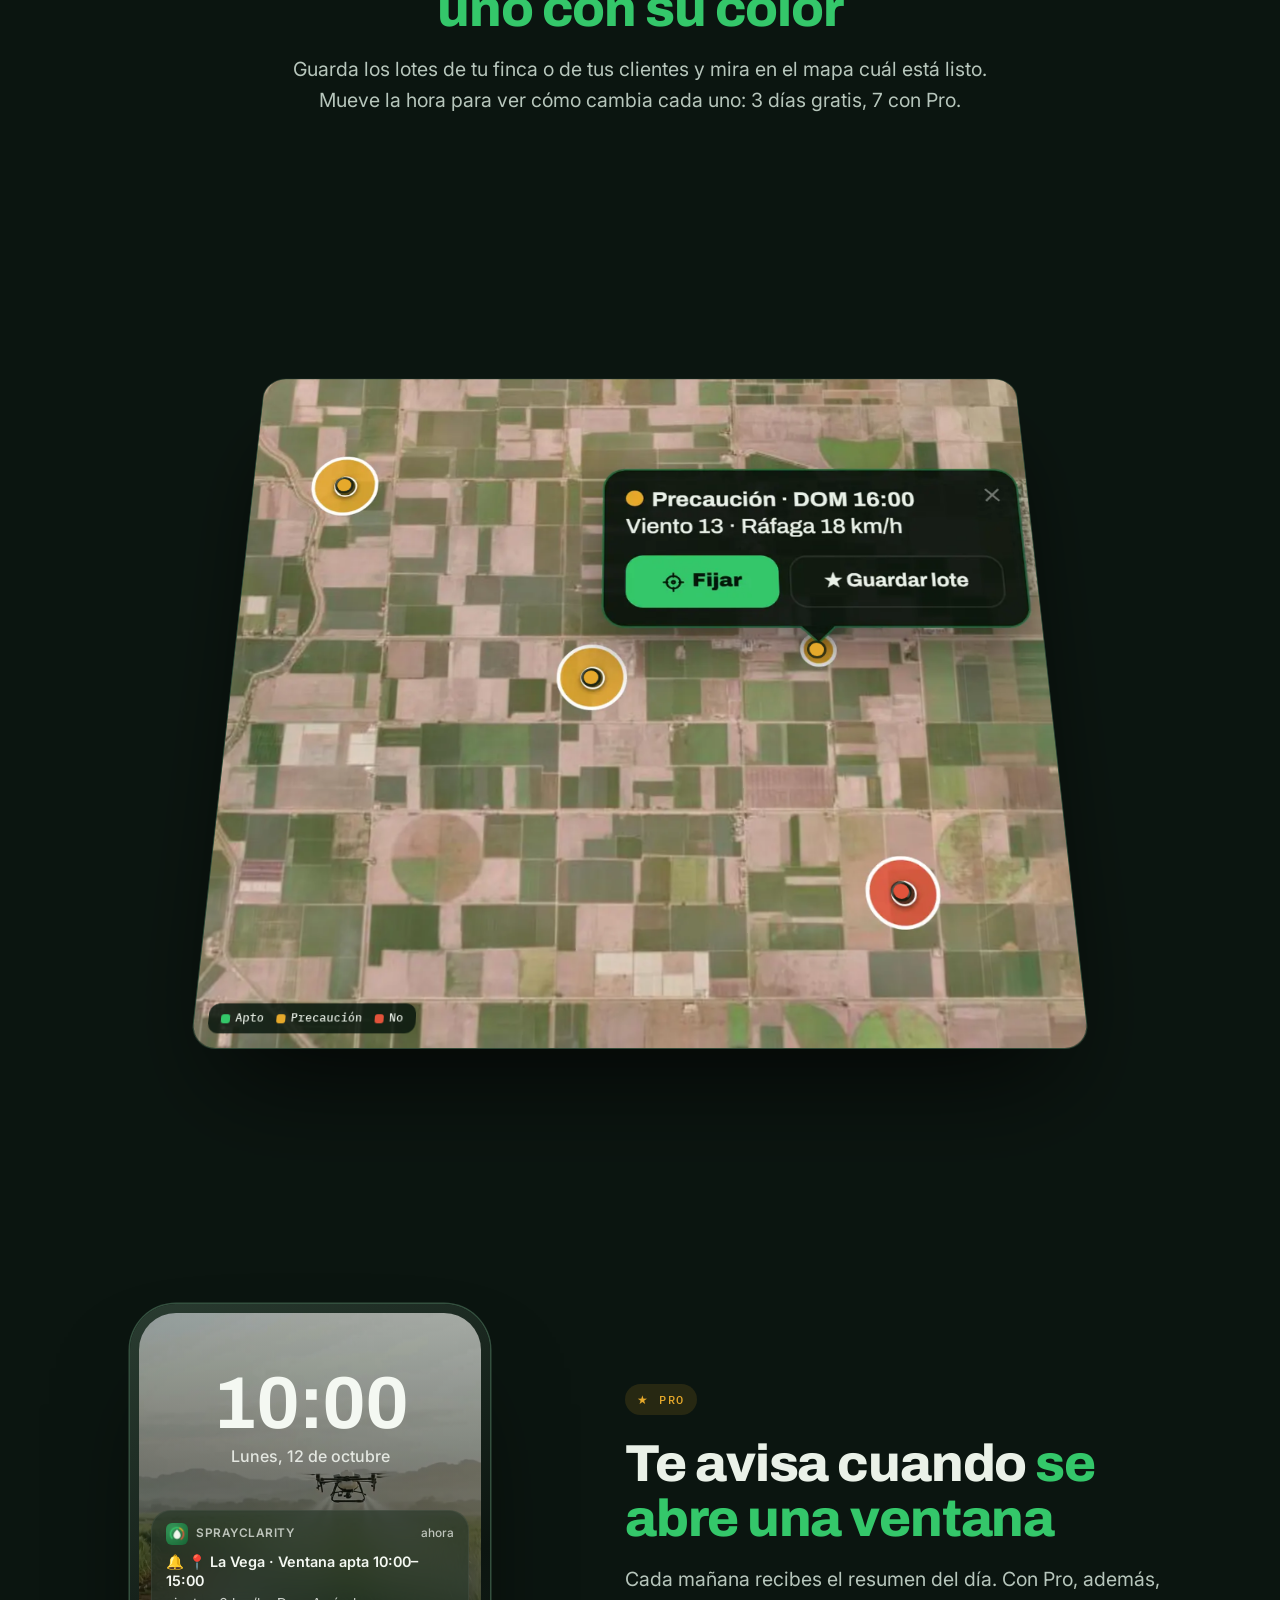
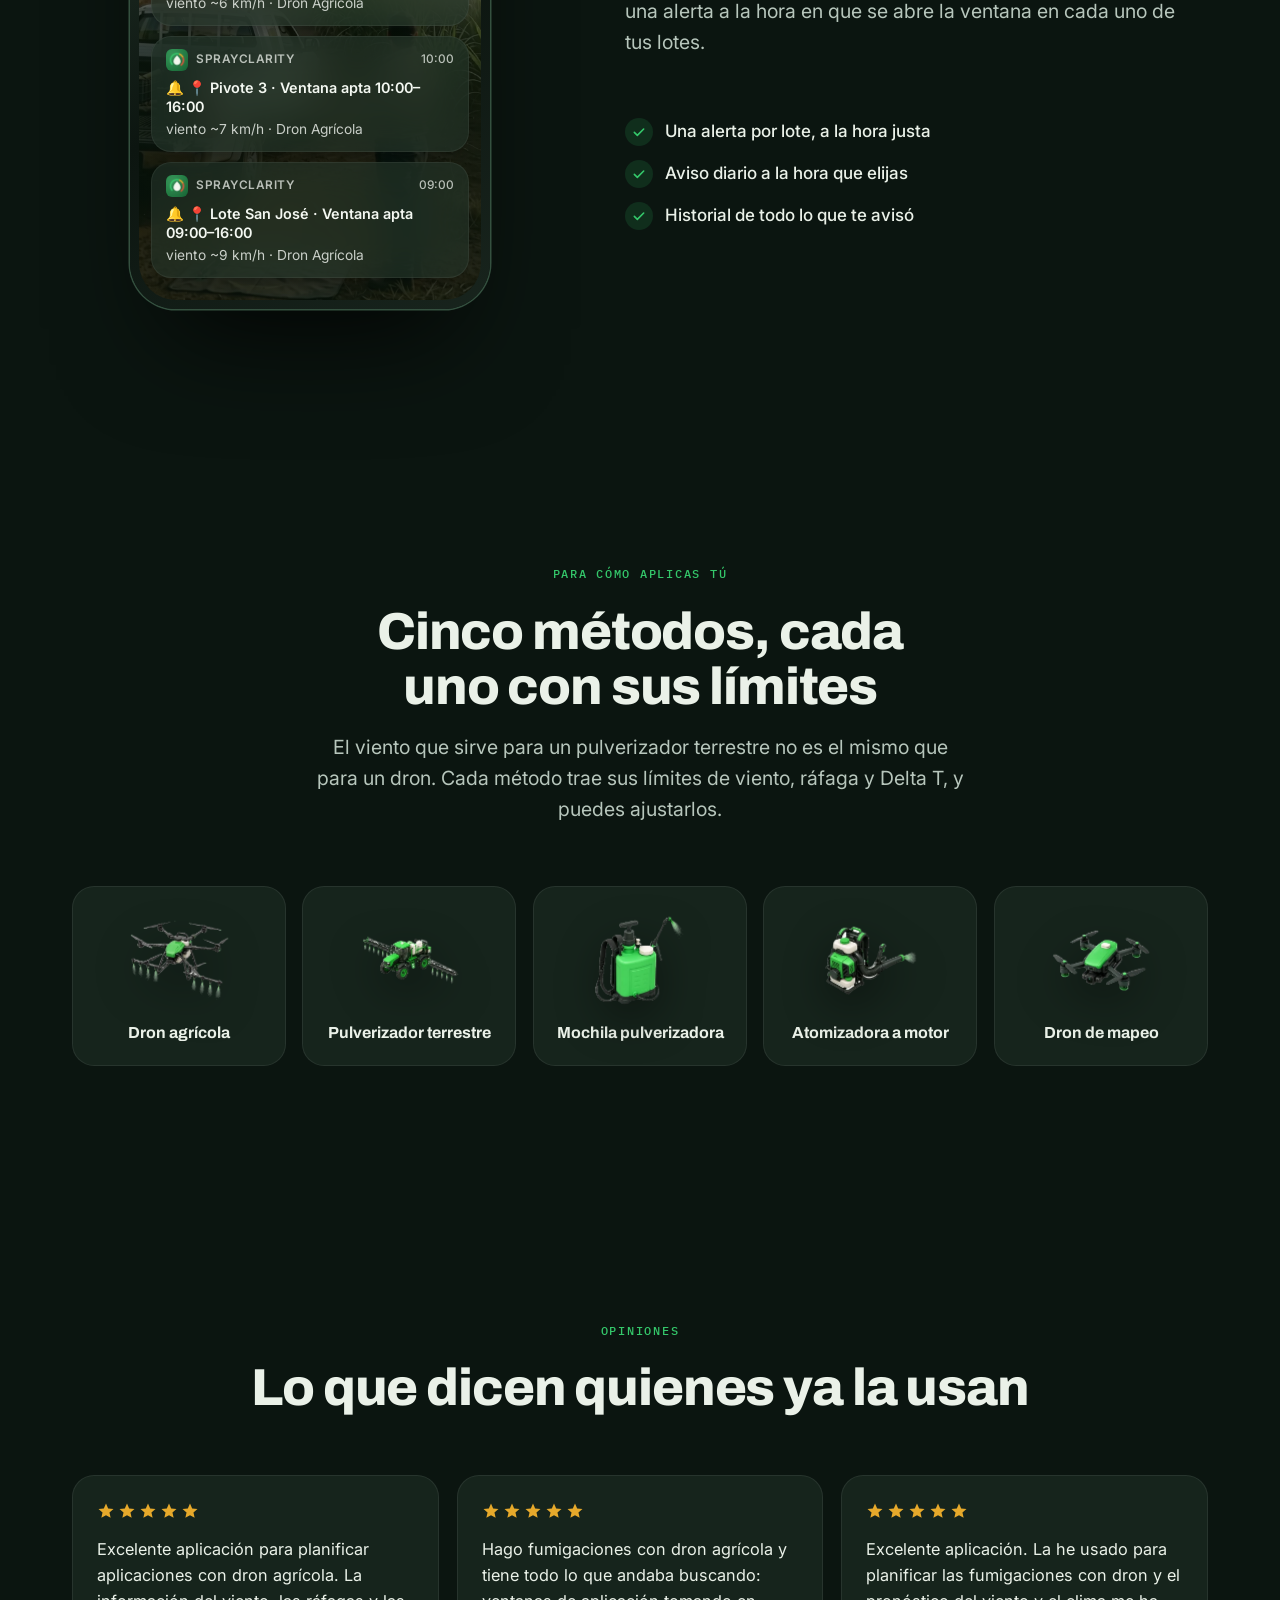
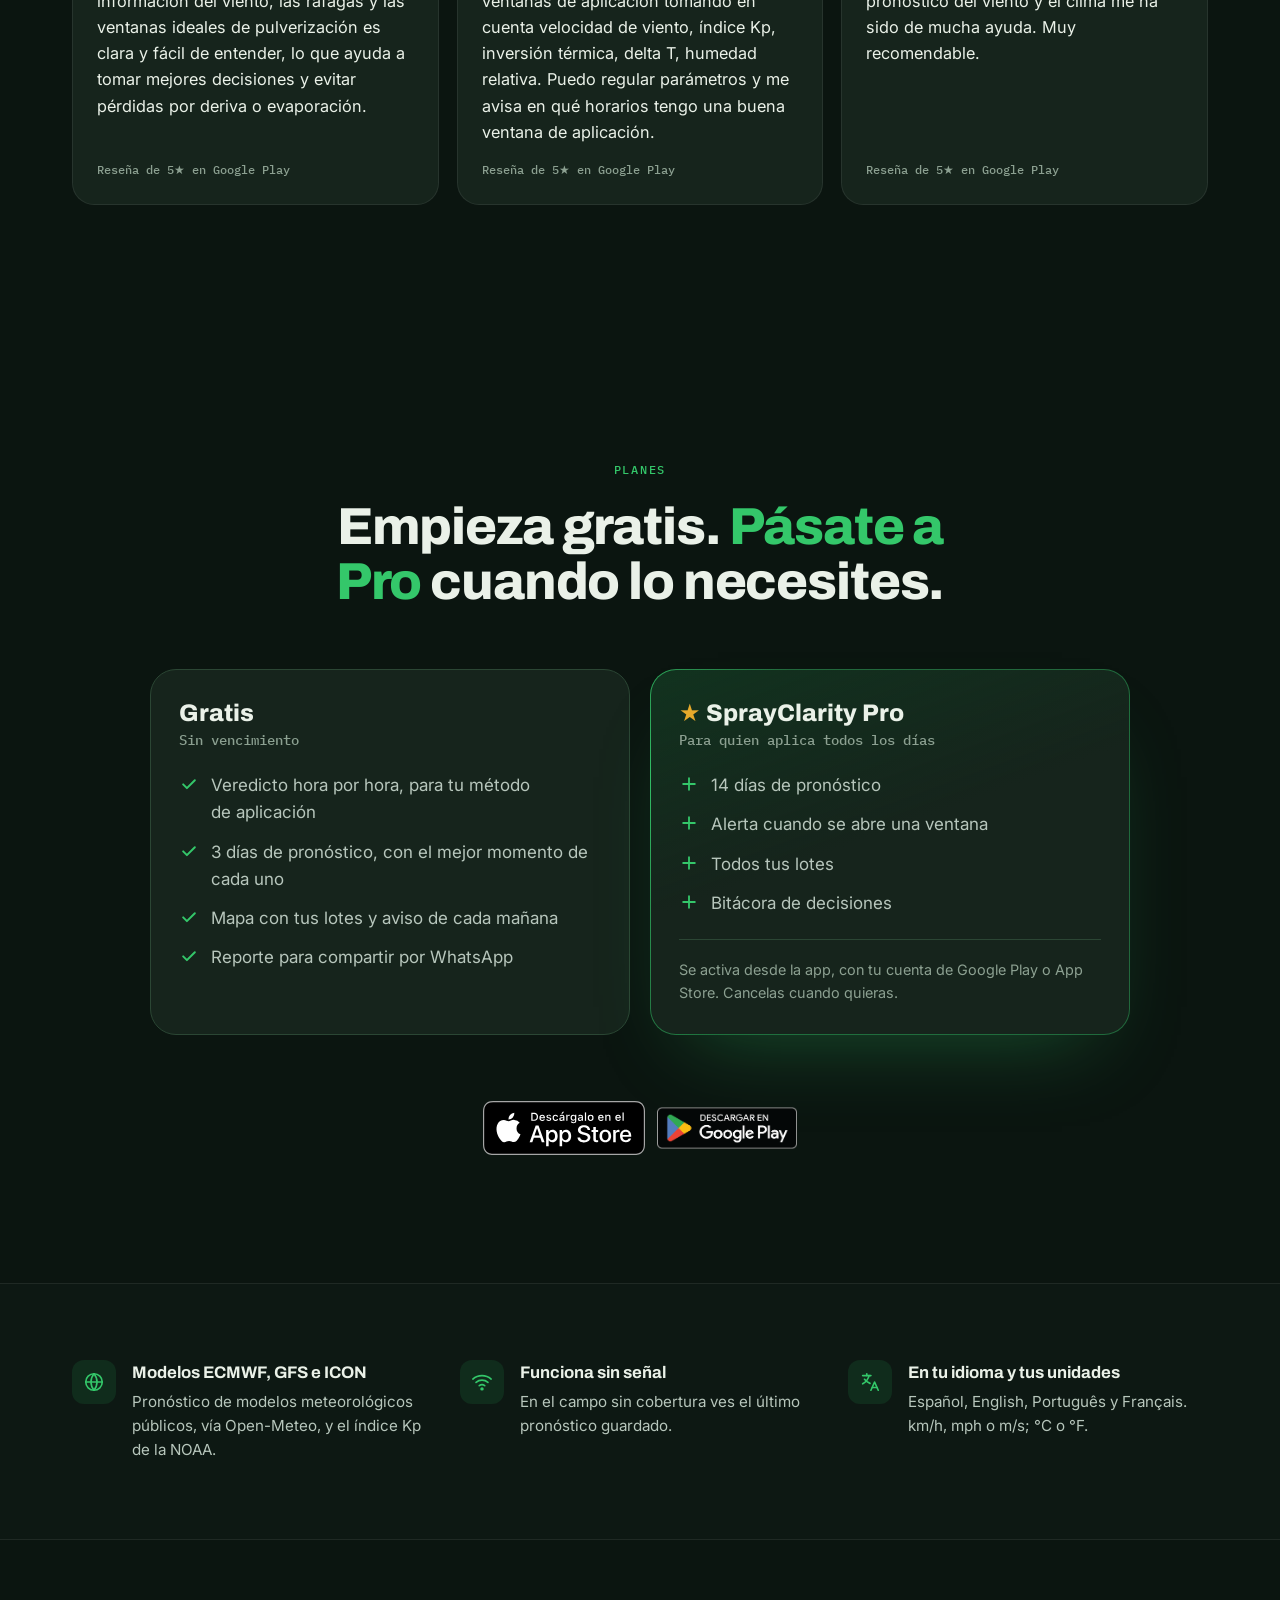
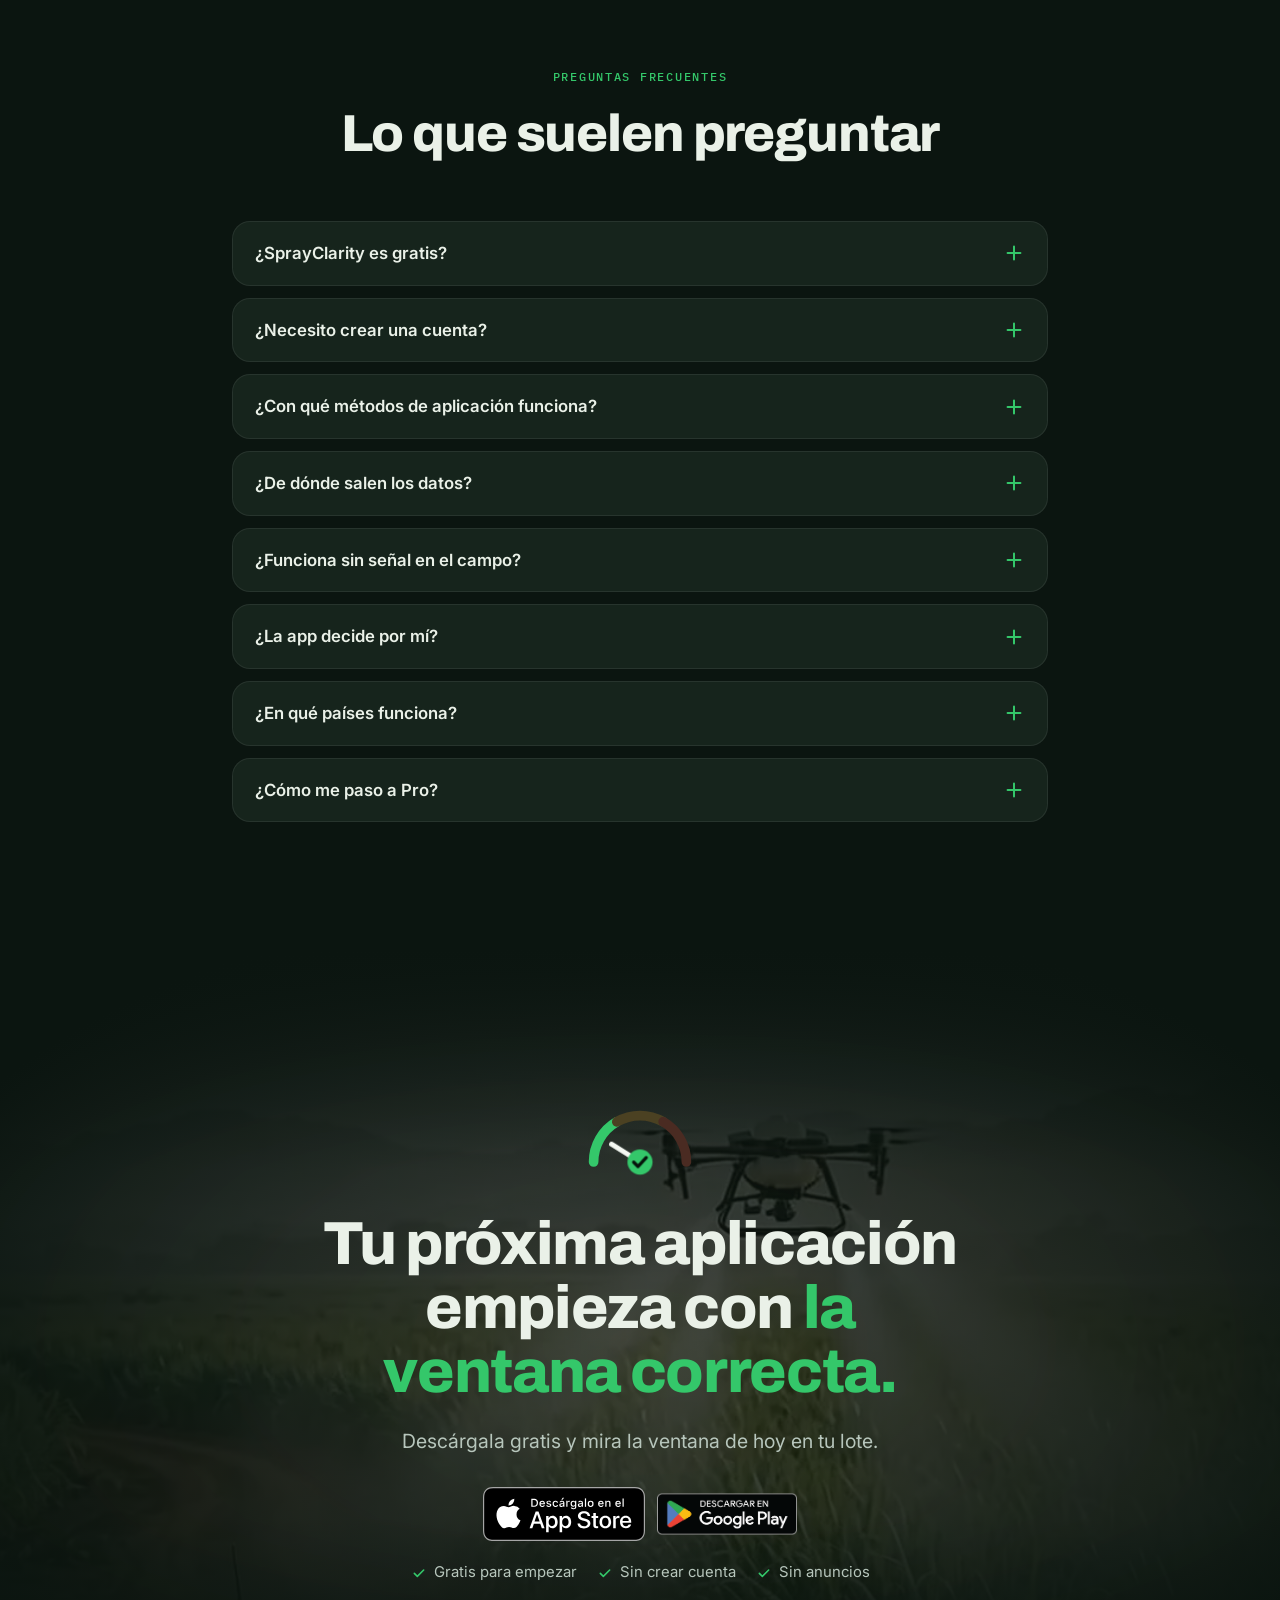
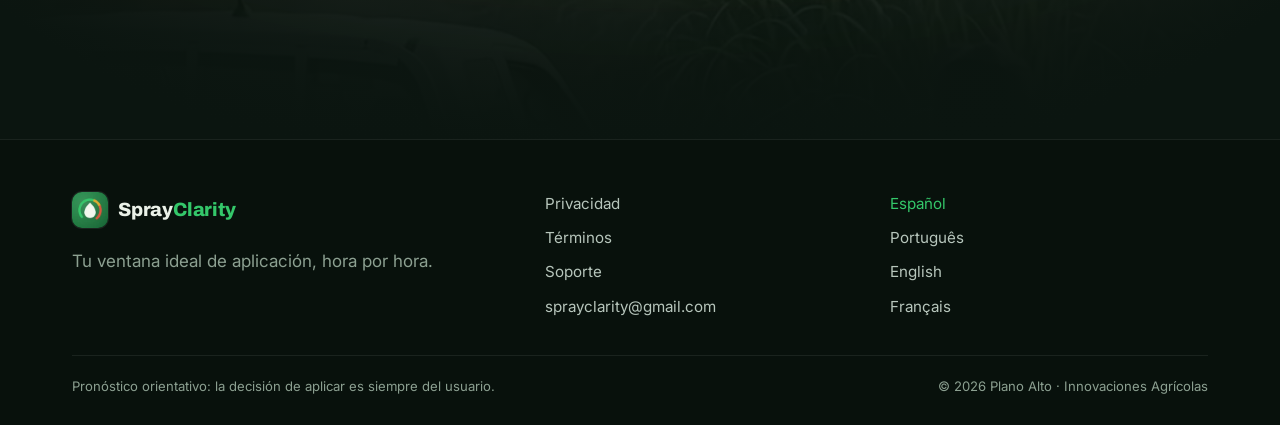
==== commit cd79cd93: "Landing nueva en 4 idiomas (/, /pt/, /en/, /fr/); la política de privacidad pasa a /privacidad/ - Po" ====
--- a/index.html
+++ b/index.html
@@ -1,401 +1,177 @@
-<!DOCTYPE html>
-<html lang="es">
-<head>
-<meta charset="UTF-8">
-<meta name="viewport" content="width=device-width, initial-scale=1.0">
-<title>Política de Privacidad · SprayClarity</title>
-<style>
-  :root{--ink:#211C14;--soft:#6B6151;--line:#E4DCCC;--go:#2E7D32;--paper:#FAF6EC}
-  *{box-sizing:border-box;margin:0;padding:0}
-  body{font-family:system-ui,-apple-system,"Segoe UI",Roboto,sans-serif;background:var(--paper);color:var(--ink);line-height:1.65;padding:24px 16px 60px;max-width:760px;margin:0 auto}
-  h1{font-size:26px;margin:18px 0 4px}
-  h2{font-size:19px;margin:30px 0 10px;color:var(--go)}
-  h3{font-size:16px;margin:20px 0 6px}
-  p,li{font-size:15px;color:var(--ink)}
-  ul{padding-left:22px;margin:8px 0}
-  li{margin:5px 0}
-  .meta{color:var(--soft);font-size:13.5px}
-  .brand{display:flex;align-items:center;gap:10px;margin-bottom:6px}
-  .brand b{font-size:20px}
-  .dot{width:34px;height:34px;border-radius:9px;background:var(--go);display:inline-block}
-  .card{background:#fff;border:1px solid var(--line);border-radius:12px;padding:16px 18px;margin:14px 0}
-  .lang{display:inline-block;margin:14px 8px 0 0;padding:7px 14px;border:1px solid var(--line);border-radius:18px;background:#fff;color:var(--ink);text-decoration:none;font-size:13.5px;font-weight:600}
-  hr{border:none;border-top:2px solid var(--line);margin:44px 0}
-  table{border-collapse:collapse;width:100%;margin:10px 0;font-size:14px}
-  th,td{border:1px solid var(--line);padding:8px 10px;text-align:left;vertical-align:top}
-  th{background:#F3EDDE}
-  a{color:var(--go)}
-</style>
-</head>
-<body>
-
-<div class="brand"><span class="dot"></span><b>SprayClarity</b></div>
-<p class="meta">Plano Alto, Innovaciones Agrícolas</p>
-<a class="lang" href="#es">🇪🇸 Español</a><a class="lang" href="#en">🇺🇸 English</a><a class="lang" href="#pt">🇧🇷 Português</a><a class="lang" href="#fr">🇫🇷 Français</a>
-
-<!-- ==================== ESPAÑOL ==================== -->
-<h1 id="es">Política de Privacidad</h1>
-<p class="meta">Aplicación: <b>SprayClarity</b> (Android e iOS) · Responsable: <b>Plano Alto, Innovaciones Agrícolas</b>, copropiedad inscrita en la República de Guatemala · Contacto: <a href="mailto:sprayclarity@gmail.com">sprayclarity@gmail.com</a><br>Fecha de entrada en vigor: 25 de septiembre de 2026 (versión 1.7: compras y suscripción Pro)</p>
-
-<div class="card"><p><b>Resumen en una línea:</b> SprayClarity no requiere cuenta, no vende tus datos y no los almacena en servidores propios. Usa tu ubicación únicamente para obtener el pronóstico meteorológico de tu campo, y guarda tus preferencias solo en tu dispositivo.</p></div>
-
-<h2>1. Quiénes somos</h2>
-<p>SprayClarity es una aplicación meteorológica de apoyo a la decisión para aplicaciones agrícolas (drones de pulverización, pulverizadores terrestres, mochilas pulverizadoras, atomizadoras a motor y drones de mapeo), desarrollada por <b>Plano Alto, Innovaciones Agrícolas</b>, copropiedad inscrita en la República de Guatemala.</p>
-
-<h2>2. Datos que tratamos y para qué</h2>
-
-<h3>2.1 Ubicación (con tu permiso)</h3>
-<ul>
-  <li>Si tocás "Usar mi ubicación", la app solicita el permiso de ubicación del sistema y obtiene tus coordenadas <b>mientras la app está en uso</b>. SprayClarity <b>no accede a la ubicación en segundo plano</b>.</li>
-  <li>Las coordenadas (latitud/longitud) se envían a los servicios meteorológicos descritos en la sección 3 con el único fin de obtener el pronóstico de ese punto. No se envían junto a tu nombre, número ni ningún identificador personal.</li>
-  <li>También podés elegir el punto manualmente en el mapa o por buscador, sin usar el GPS.</li>
-  <li>Tu último punto consultado y tus lotes guardados (nombre y coordenadas) se almacenan <b>solo en tu dispositivo</b> (almacenamiento local de la app). No tenemos servidores propios que los reciban.</li>
-</ul>
-
-<h3>2.2 Número de WhatsApp (opcional y voluntario)</h3>
-<ul>
-  <li>La app incluye un formulario opcional para avisarte cuando la versión Pro esté disponible. Solo si lo completás y enviás, tu número (con código de país) y tu preferencia de precio se transmiten a nuestro proveedor de formularios (ver sección 3) para poder contactarte por ese único motivo.</li>
-  <li>No compartimos ni vendemos tu número. Podés pedir su eliminación en cualquier momento escribiendo a <a href="mailto:sprayclarity@gmail.com">sprayclarity@gmail.com</a>.</li>
-</ul>
-
-<h3>2.3 Datos de uso (analítica)</h3>
-<ul>
-  <li>La app registra eventos de uso anónimos (por ejemplo: apertura de la app, activación de avisos, uso de funciones) para entender qué funciona y mejorar el producto.</li>
-  <li>Estos eventos <b>no incluyen</b> tu número de teléfono ni tus coordenadas precisas. La respuesta del formulario Pro se registra en analítica solo como rango de precio elegido, nunca con tu número.</li>
-  <li>Actualmente estos eventos se guardan localmente en tu dispositivo. Podemos utilizar el servicio de analítica <b>PostHog</b> para procesarlos de forma agregada; en ese caso se asocia a un identificador aleatorio de instalación (no a tu identidad).</li>
-  <li><b>Consentimiento en Europa (RGPD):</b> si usás la app desde una zona horaria europea, la analítica permanece <b>desactivada</b> hasta que la aceptes en el aviso que muestra la app. Podés elegir «Solo esencial» y la app funciona completa, sin analítica. Para cambiar tu decisión, borrá los datos de la app en los ajustes de Android. Bases legales: ejecución del servicio (pronóstico solicitado) y consentimiento (art. 6.1.a RGPD) para la analítica. Podés ejercer tus derechos de acceso, rectificación, supresión y portabilidad escribiendo a <a href="mailto:sprayclarity@gmail.com">sprayclarity@gmail.com</a>.</li>
-  <li><b>Atribución de anuncios (Meta):</b> fuera de Europa, la app usa el SDK de Meta (Facebook) para medir si una instalación provino de un anuncio y optimizar nuestras campañas. Se comparte con Meta el identificador publicitario del dispositivo y eventos básicos (instalación, apertura de la app). <b>En Europa este componente está siempre desactivado.</b> Podés restablecer o eliminar tu identificador publicitario en Ajustes de Android → Privacidad → Anuncios.</li>
-</ul>
-
-<h3>2.4 Notificaciones</h3>
-<ul>
-  <li>Los avisos de ventana de aplicación son <b>notificaciones locales</b>: se programan y muestran en tu propio dispositivo con el permiso de notificaciones del sistema. No usamos notificaciones push desde servidores.</li>
-</ul>
-
-<h3>2.5 Lo que NO hacemos</h3>
-<ul>
-  <li>No pedimos ni creamos cuentas de usuario (no hay registro, correo ni contraseña).</li>
-  <li>No vendemos ni alquilamos datos personales.</li>
-  <li>No mostramos publicidad de terceros en esta versión. Si en el futuro se incorpora, esta política se actualizará antes.</li>
-  <li>No accedemos a tus contactos, fotos, micrófono ni cámara.</li>
-</ul>
-
-<h3>2.6 Compras y suscripción SprayClarity Pro</h3>
-<ul>
-  <li>SprayClarity Pro es una suscripción anual que se compra dentro de la app a través de <b>Apple App Store</b> o <b>Google Play</b>. El pago lo procesa la tienda: <b>no recibimos ni almacenamos datos de tarjetas</b> ni de tu cuenta de la tienda.</li>
-  <li>Para saber si tu suscripción está activa usamos <b>RevenueCat</b>, un servicio de gestión de suscripciones. Recibe de la tienda el comprobante de compra, un identificador aleatorio de instalación que él mismo genera (no tu identidad) y datos técnicos básicos (plataforma, versión de la app, país de la tienda). No recibe tu nombre, correo ni teléfono. El historial de compras se conserva mientras exista la suscripción y según la política de RevenueCat; podés pedir su eliminación escribiéndonos.</li>
-  <li>El estado de la suscripción también se guarda en tu dispositivo para que Pro funcione sin conexión.</li>
-  <li>Si canjeás un código promocional, registramos en analítica el código usado y la tienda (sin datos personales) para liquidar la comisión de quien lo difunde.</li>
-</ul>
-
-<h2>3. Servicios de terceros</h2>
-<p>Para funcionar, la app se conecta a los siguientes servicios. Al usarlos, tu dirección IP y los datos técnicos habituales de cualquier conexión a internet son visibles para esos proveedores:</p>
-<table>
-  <tr><th>Servicio</th><th>Para qué</th><th>Qué recibe</th></tr>
-  <tr><td>Open-Meteo (open-meteo.com)</td><td>Pronóstico meteorológico y geocodificación del buscador</td><td>Coordenadas consultadas / texto buscado; IP</td></tr>
-  <tr><td>NOAA SWPC (swpc.noaa.gov)</td><td>Índice geomagnético Kp (afectación GPS)</td><td>Solicitud genérica; IP (sin coordenadas)</td></tr>
-  <tr><td>Esri / ArcGIS Online</td><td>Imágenes satelitales del mapa</td><td>Teselas del área visible del mapa; IP</td></tr>
-  <tr><td>unpkg (CDN) y Google Fonts</td><td>Librería del mapa (Leaflet) y tipografías</td><td>Solicitud del recurso; IP</td></tr>
-  <tr><td>Proveedor de formularios (p. ej., Google Forms/Formspree)</td><td>Recibir tu solicitud voluntaria de aviso de Pro</td><td>Número de WhatsApp y preferencia de precio, solo si los enviás</td></tr>
-  <tr><td>PostHog (analítica, si está activa)</td><td>Métricas de uso agregadas</td><td>Eventos de uso anónimos e identificador aleatorio de instalación</td></tr>
-  <tr><td>Meta (atribución de anuncios, solo fuera de Europa)</td><td>Medir la efectividad de campañas</td><td>Identificador publicitario del dispositivo y eventos de instalación/apertura</td></tr>
-  <tr><td>RevenueCat (suscripciones)</td><td>Verificar y activar la suscripción Pro</td><td>Comprobante de compra de la tienda, identificador aleatorio de instalación y datos técnicos del dispositivo</td></tr>
-</table>
-<p class="meta">Cada proveedor trata los datos conforme a su propia política de privacidad.</p>
-
-<h2 id="eliminar-datos">4. Conservación y eliminación de datos</h2>
-<ul>
-  <li><b>Datos en tu dispositivo</b> (lotes, preferencias, caché del pronóstico, eventos locales): permanecen hasta que borres los datos de la app o la desinstales.</li>
-  <li><b>Número de WhatsApp de la lista Pro:</b> se conserva hasta el lanzamiento de Pro o hasta que solicites su eliminación.</li>
-  <li>Podés ejercer tus derechos de acceso, rectificación o eliminación escribiendo a <a href="mailto:sprayclarity@gmail.com">sprayclarity@gmail.com</a>. Respondemos dentro de un plazo razonable.</li>
-</ul>
-
-<h2>5. Seguridad</h2>
-<p>Todas las conexiones de la app se realizan mediante HTTPS (cifrado en tránsito). Los datos locales quedan protegidos por las medidas de seguridad de tu propio dispositivo.</p>
-
-<h2>6. Menores</h2>
-<p>SprayClarity es una herramienta profesional agrícola y no está dirigida a menores de 13 años. No recopilamos deliberadamente datos de menores.</p>
-
-<h2>7. Aviso sobre el pronóstico</h2>
-<p>La información meteorológica y los veredictos que muestra la app son <b>orientativos</b> y se basan en modelos de pronóstico de terceros. Las condiciones reales pueden diferir. La decisión final de aplicar o volar, el cumplimiento de las etiquetas de los productos fitosanitarios y de la normativa local son responsabilidad exclusiva del usuario.</p>
-
-<h2>8. Cambios a esta política</h2>
-<p>Si esta política cambia (por ejemplo, al incorporar publicidad o nuevas funciones), publicaremos la versión actualizada en esta misma dirección indicando la nueva fecha de vigencia.</p>
-
-<hr>
-
-<!-- ==================== ENGLISH ==================== -->
-<h1 id="en">Privacy Policy</h1>
-<p class="meta">App: <b>SprayClarity</b> (Android &amp; iOS) · Controller: <b>Plano Alto, Innovaciones Agrícolas</b>, a co-ownership (copropiedad) registered in the Republic of Guatemala · Contact: <a href="mailto:sprayclarity@gmail.com">sprayclarity@gmail.com</a><br>Effective date: September 25, 2026 (version 1.7: purchases and the Pro subscription)</p>
-
-<div class="card"><p><b>One-line summary:</b> SprayClarity requires no account, never sells your data, and stores nothing on servers of its own. Your location is used only to fetch the weather forecast for your field, and your preferences live only on your device.</p></div>
-
-<h2>1. Who we are</h2>
-<p>SprayClarity is a weather decision-support app for agricultural applications (spray drones, ground sprayers, backpack sprayers, mist blowers and mapping drones), developed by <b>Plano Alto, Innovaciones Agrícolas</b>, a co-ownership (copropiedad) registered in the Republic of Guatemala.</p>
-
-<h2>2. Data we process and why</h2>
-
-<h3>2.1 Location (with your permission)</h3>
-<ul>
-  <li>If you tap "Use my location", the app requests the system location permission and obtains your coordinates <b>while the app is in use</b>. SprayClarity does <b>not</b> access location in the background.</li>
-  <li>Coordinates (latitude/longitude) are sent to the weather services listed in section 3 for the sole purpose of retrieving the forecast for that point. They are never sent together with your name, phone number or any personal identifier.</li>
-  <li>You can also pick the point manually on the map or via search, without GPS.</li>
-  <li>Your last queried point and your saved fields (name and coordinates) are stored <b>only on your device</b> (local app storage). We operate no servers that receive them.</li>
-</ul>
-
-<h3>2.2 WhatsApp number (optional and voluntary)</h3>
-<ul>
-  <li>The app includes an optional form to notify you when the Pro version launches. Only if you fill it in and submit, your number (with country code) and price preference are transmitted to our forms provider (section 3) so we can contact you for that single purpose.</li>
-  <li>We never share or sell your number. You may request deletion at any time at <a href="mailto:sprayclarity@gmail.com">sprayclarity@gmail.com</a>.</li>
-</ul>
-
-<h3>2.3 Usage data (analytics)</h3>
-<ul>
-  <li>The app records anonymous usage events (e.g., app open, alert enabled, feature taps) to understand what works and improve the product.</li>
-  <li>These events <b>never include</b> your phone number or your precise coordinates. Your Pro-form answer is logged in analytics only as the chosen price bucket, never with your number.</li>
-  <li>Events are currently stored locally on your device. We may use <b>PostHog</b> to process them in aggregate; in that case they are tied to a random installation identifier (not to your identity).</li>
-  <li><b>Consent in Europe (GDPR):</b> if you use the app from a European time zone, analytics stays <b>off</b> until you accept it in the in-app notice. You can choose "Essential only" and the app works fully, with no analytics. To change your decision, clear the app's data in Android settings. Legal bases: performance of the service (the forecast you request) and consent (Art. 6(1)(a) GDPR) for analytics. You may exercise your rights of access, rectification, erasure and portability by writing to <a href="mailto:sprayclarity@gmail.com">sprayclarity@gmail.com</a>.</li>
-  <li><b>Ad attribution (Meta):</b> outside Europe, the app uses the Meta (Facebook) SDK to measure whether an install came from an ad and to optimize our campaigns. The device's advertising ID and basic events (install, app open) are shared with Meta. <b>In Europe this component is always off.</b> You can reset or delete your advertising ID in Android Settings → Privacy → Ads.</li>
-</ul>
-
-<h3>2.4 Notifications</h3>
-<ul>
-  <li>Application-window alerts are <b>local notifications</b>: they are scheduled and displayed on your own device under the system notification permission. We do not send server push notifications.</li>
-</ul>
-
-<h3>2.5 What we do NOT do</h3>
-<ul>
-  <li>No user accounts (no sign-up, e-mail or password).</li>
-  <li>We never sell or rent personal data.</li>
-  <li>No third-party advertising in this version. If it is ever added, this policy will be updated first.</li>
-  <li>No access to your contacts, photos, microphone or camera.</li>
-</ul>
-
-<h3>2.6 Purchases and the SprayClarity Pro subscription</h3>
-<ul>
-  <li>SprayClarity Pro is an annual subscription bought inside the app through the <b>Apple App Store</b> or <b>Google Play</b>. Payment is processed by the store: <b>we never receive or store card details</b> or your store account data.</li>
-  <li>To know whether your subscription is active we use <b>RevenueCat</b>, a subscription-management service. It receives the purchase receipt from the store, a random installation identifier it generates itself (not your identity) and basic technical data (platform, app version, store country). It never receives your name, e-mail or phone number. Purchase history is kept while the subscription exists and under RevenueCat's policy; you may request its deletion by writing to us.</li>
-  <li>The subscription status is also stored on your device so that Pro works offline.</li>
-  <li>If you redeem a promo code, we log the code used and the store in analytics (no personal data) to settle the commission of whoever shared it.</li>
-</ul>
-
-<h2>3. Third-party services</h2>
-<p>The app connects to the following services. As with any internet connection, your IP address and standard technical data are visible to those providers:</p>
-<table>
-  <tr><th>Service</th><th>Purpose</th><th>What it receives</th></tr>
-  <tr><td>Open-Meteo (open-meteo.com)</td><td>Weather forecast and place search</td><td>Queried coordinates / search text; IP</td></tr>
-  <tr><td>NOAA SWPC (swpc.noaa.gov)</td><td>Geomagnetic Kp index (GPS impact)</td><td>Generic request; IP (no coordinates)</td></tr>
-  <tr><td>Esri / ArcGIS Online</td><td>Satellite map imagery</td><td>Map tiles of the visible area; IP</td></tr>
-  <tr><td>unpkg (CDN) and Google Fonts</td><td>Map library (Leaflet) and fonts</td><td>Resource request; IP</td></tr>
-  <tr><td>Forms provider (e.g., Google Forms/Formspree)</td><td>Receive your voluntary Pro-launch request</td><td>WhatsApp number and price preference, only if you submit them</td></tr>
-  <tr><td>PostHog (analytics, when active)</td><td>Aggregated usage metrics</td><td>Anonymous usage events and a random installation identifier</td></tr>
-  <tr><td>Meta (ad attribution, outside Europe only)</td><td>Measuring campaign effectiveness</td><td>Device advertising ID and install/open events</td></tr>
-  <tr><td>RevenueCat (subscriptions)</td><td>Verifying and activating the Pro subscription</td><td>Store purchase receipt, random installation identifier and technical device data</td></tr>
-</table>
-<p class="meta">Each provider processes data under its own privacy policy.</p>
-
-<h2 id="data-deletion">4. Data retention and deletion</h2>
-<ul>
-  <li><b>On-device data</b> (fields, preferences, forecast cache, local events): kept until you clear the app's data or uninstall it.</li>
-  <li><b>Pro wait-list number:</b> kept until Pro launches or until you request deletion.</li>
-  <li>You may exercise access, rectification or deletion rights by writing to <a href="mailto:sprayclarity@gmail.com">sprayclarity@gmail.com</a>. We reply within a reasonable time.</li>
-</ul>
-
-<h2>5. Security</h2>
-<p>All app connections use HTTPS (encryption in transit). Local data is protected by your device's own security measures.</p>
-
-<h2>6. Children</h2>
-<p>SprayClarity is a professional agricultural tool and is not directed at children under 13. We do not knowingly collect data from children.</p>
-
-<h2>7. Forecast disclaimer</h2>
-<p>The weather information and verdicts shown by the app are <b>indicative</b> and based on third-party forecast models. Actual conditions may differ. The final decision to spray or fly, compliance with plant-protection product labels and with local regulations remain the sole responsibility of the user.</p>
-
-<h2>8. Changes to this policy</h2>
-<p>If this policy changes (for example, if advertising or new features are added), the updated version will be published at this same address with a new effective date.</p>
-
-<hr>
-
-<!-- ==================== PORTUGUÊS ==================== -->
-<h1 id="pt">Política de Privacidade</h1>
-<p class="meta">Aplicativo: <b>SprayClarity</b> (Android e iOS) · Controlador: <b>Plano Alto, Innovaciones Agrícolas</b>, copropriedade registrada na República da Guatemala · Contato: <a href="mailto:sprayclarity@gmail.com">sprayclarity@gmail.com</a><br>Data de vigência: 25 de setembro de 2026 (versão 1.7: compras e assinatura Pro)</p>
-
-<div class="card"><p><b>Resumo em uma linha:</b> O SprayClarity não exige conta, nunca vende seus dados e não os armazena em servidores próprios. Sua localização é usada apenas para obter a previsão do tempo do seu talhão, e suas preferências ficam somente no seu dispositivo.</p></div>
-
-<h2>1. Quem somos</h2>
-<p>O SprayClarity é um aplicativo meteorológico de apoio à decisão para aplicações agrícolas (drones de pulverização, pulverizadores de barra, costais manuais, atomizadores motorizados e drones de mapeamento), desenvolvido por <b>Plano Alto, Innovaciones Agrícolas</b>, copropriedade registrada na República da Guatemala.</p>
-
-<h2>2. Dados que tratamos e por quê</h2>
-
-<h3>2.1 Localização (com sua permissão)</h3>
-<ul>
-  <li>Ao tocar em "Usar minha localização", o app solicita a permissão de localização do sistema e obtém suas coordenadas <b>enquanto o app está em uso</b>. O SprayClarity <b>não acessa a localização em segundo plano</b>.</li>
-  <li>As coordenadas (latitude/longitude) são enviadas aos serviços meteorológicos da seção 3 com o único fim de obter a previsão daquele ponto. Nunca são enviadas junto com seu nome, número ou qualquer identificador pessoal.</li>
-  <li>Você também pode escolher o ponto manualmente no mapa ou pelo buscador, sem usar o GPS.</li>
-  <li>Seu último ponto consultado e seus talhões salvos (nome e coordenadas) ficam armazenados <b>somente no seu dispositivo</b>. Não operamos servidores que os recebam.</li>
-</ul>
-
-<h3>2.2 Número de WhatsApp (opcional e voluntário)</h3>
-<ul>
-  <li>O app inclui um formulário opcional para avisar quando a versão Pro for lançada. Somente se você o preencher e enviar, seu número (com código do país) e sua preferência de preço são transmitidos ao nosso provedor de formulários (seção 3) para esse único fim.</li>
-  <li>Nunca compartilhamos nem vendemos seu número. Você pode pedir a exclusão a qualquer momento pelo e-mail <a href="mailto:sprayclarity@gmail.com">sprayclarity@gmail.com</a>.</li>
-</ul>
-
-<h3>2.3 Dados de uso (analítica)</h3>
-<ul>
-  <li>O app registra eventos de uso anônimos (por exemplo: abertura do app, ativação de avisos, uso de funções) para entender o que funciona e melhorar o produto.</li>
-  <li>Esses eventos <b>nunca incluem</b> seu número de telefone nem suas coordenadas precisas. A resposta do formulário Pro entra na analítica apenas como faixa de preço escolhida, nunca com seu número.</li>
-  <li>Atualmente esses eventos ficam no seu dispositivo. Podemos usar o serviço <b>PostHog</b> para processá-los de forma agregada; nesse caso ficam associados a um identificador aleatório de instalação (não à sua identidade).</li>
-  <li><b>Consentimento na Europa (RGPD):</b> se você usa o app a partir de um fuso horário europeu, a analítica permanece <b>desativada</b> até você aceitá-la no aviso do app. Você pode escolher «Só o essencial» e o app funciona por completo, sem analítica. Para mudar sua decisão, limpe os dados do app nas configurações do Android. Bases legais: execução do serviço (a previsão que você solicita) e consentimento (art. 6(1)(a) RGPD) para a analítica — mesmos princípios da LGPD brasileira. Você pode exercer seus direitos de acesso, correção, exclusão e portabilidade escrevendo para <a href="mailto:sprayclarity@gmail.com">sprayclarity@gmail.com</a>.</li>
-  <li><b>Atribuição de anúncios (Meta):</b> fora da Europa, o app usa o SDK da Meta (Facebook) para medir se uma instalação veio de um anúncio e otimizar nossas campanhas. São compartilhados com a Meta o identificador de publicidade do dispositivo e eventos básicos (instalação, abertura do app). <b>Na Europa este componente fica sempre desativado.</b> Você pode redefinir ou excluir seu identificador de publicidade em Configurações do Android → Privacidade → Anúncios.</li>
-</ul>
-
-<h3>2.4 Notificações</h3>
-<ul>
-  <li>Os avisos de janela de aplicação são <b>notificações locais</b>: agendadas e exibidas no seu próprio aparelho com a permissão de notificações do sistema. Não usamos push de servidores.</li>
-</ul>
-
-<h3>2.5 O que NÃO fazemos</h3>
-<ul>
-  <li>Não pedimos nem criamos contas de usuário (sem cadastro, e-mail ou senha).</li>
-  <li>Não vendemos nem alugamos dados pessoais.</li>
-  <li>Não exibimos publicidade de terceiros nesta versão. Se isso mudar no futuro, esta política será atualizada antes.</li>
-  <li>Não acessamos seus contatos, fotos, microfone nem câmera.</li>
-</ul>
-
-<h3>2.6 Compras e assinatura SprayClarity Pro</h3>
-<ul>
-  <li>O SprayClarity Pro é uma assinatura anual comprada dentro do app pela <b>Apple App Store</b> ou pelo <b>Google Play</b>. O pagamento é processado pela loja: <b>não recebemos nem armazenamos dados de cartão</b> nem da sua conta da loja.</li>
-  <li>Para saber se sua assinatura está ativa usamos o <b>RevenueCat</b>, um serviço de gestão de assinaturas. Ele recebe da loja o comprovante de compra, um identificador aleatório de instalação que ele mesmo gera (não sua identidade) e dados técnicos básicos (plataforma, versão do app, país da loja). Não recebe seu nome, e-mail nem telefone. O histórico de compras é mantido enquanto existir a assinatura e conforme a política do RevenueCat; você pode pedir a exclusão escrevendo para nós.</li>
-  <li>O estado da assinatura também fica guardado no seu aparelho para que o Pro funcione sem conexão.</li>
-  <li>Se você resgatar um código promocional, registramos na analítica o código usado e a loja (sem dados pessoais) para pagar a comissão de quem o divulgou.</li>
-</ul>
-
-<h2>3. Serviços de terceiros</h2>
-<p>Para funcionar, o app se conecta aos serviços abaixo. Como em qualquer conexão à internet, seu endereço IP e os dados técnicos habituais ficam visíveis para esses provedores:</p>
-<table>
-  <tr><th>Serviço</th><th>Para quê</th><th>O que recebe</th></tr>
-  <tr><td>Open-Meteo (open-meteo.com)</td><td>Previsão do tempo e busca de lugares</td><td>Coordenadas consultadas / texto buscado; IP</td></tr>
-  <tr><td>NOAA SWPC (swpc.noaa.gov)</td><td>Índice geomagnético Kp (impacto no GPS)</td><td>Solicitação genérica; IP (sem coordenadas)</td></tr>
-  <tr><td>Esri / ArcGIS Online</td><td>Imagens de satélite do mapa</td><td>Blocos do mapa da área visível; IP</td></tr>
-  <tr><td>unpkg (CDN) e Google Fonts</td><td>Biblioteca do mapa (Leaflet) e fontes</td><td>Solicitação do recurso; IP</td></tr>
-  <tr><td>Provedor de formulários (p. ex., Formspree/Google Forms)</td><td>Receber seu pedido voluntário de aviso do Pro</td><td>Número de WhatsApp e preferência de preço, apenas se você enviar</td></tr>
-  <tr><td>PostHog (analítica, quando ativa)</td><td>Métricas de uso agregadas</td><td>Eventos de uso anônimos e identificador aleatório de instalação</td></tr>
-  <tr><td>Meta (atribuição de anúncios, só fora da Europa)</td><td>Medir a eficácia de campanhas</td><td>Identificador de publicidade do dispositivo e eventos de instalação/abertura</td></tr>
-  <tr><td>RevenueCat (assinaturas)</td><td>Verificar e ativar a assinatura Pro</td><td>Comprovante de compra da loja, identificador aleatório de instalação e dados técnicos do aparelho</td></tr>
-</table>
-<p class="meta">Cada provedor trata os dados conforme sua própria política de privacidade.</p>
-
-<h2 id="excluir-dados">4. Retenção e exclusão de dados</h2>
-<ul>
-  <li><b>Dados no seu dispositivo</b> (talhões, preferências, cache da previsão, eventos locais): permanecem até você limpar os dados do app ou desinstalá-lo.</li>
-  <li><b>Número de WhatsApp da lista Pro:</b> mantido até o lançamento do Pro ou até você pedir a exclusão.</li>
-  <li>Você pode exercer os direitos de acesso, correção ou exclusão escrevendo para <a href="mailto:sprayclarity@gmail.com">sprayclarity@gmail.com</a>. Respondemos em prazo razoável.</li>
-</ul>
-
-<h2>5. Segurança</h2>
-<p>Todas as conexões do app usam HTTPS (criptografia em trânsito). Os dados locais são protegidos pelas medidas de segurança do seu próprio aparelho.</p>
-
-<h2>6. Crianças</h2>
-<p>O SprayClarity é uma ferramenta profissional agrícola e não é dirigido a menores de 13 anos. Não coletamos deliberadamente dados de crianças.</p>
-
-<h2>7. Aviso sobre a previsão</h2>
-<p>As informações meteorológicas e os vereditos exibidos pelo app são <b>indicativos</b> e baseados em modelos de previsão de terceiros. As condições reais podem diferir. A decisão final de aplicar ou voar, o cumprimento dos rótulos dos produtos fitossanitários e da legislação local são responsabilidade exclusiva do usuário.</p>
-
-<h2>8. Alterações nesta política</h2>
-<p>Se esta política mudar (por exemplo, com a inclusão de publicidade ou novas funções), a versão atualizada será publicada neste mesmo endereço com a nova data de vigência.</p>
-
-<hr>
-
-<!-- ==================== FRANÇAIS ==================== -->
-<h1 id="fr">Politique de confidentialité</h1>
-<p class="meta">Application : <b>SprayClarity</b> (Android et iOS) · Responsable du traitement : <b>Plano Alto, Innovaciones Agrícolas</b>, copropriété enregistrée en République du Guatemala · Contact : <a href="mailto:sprayclarity@gmail.com">sprayclarity@gmail.com</a><br>Date d'entrée en vigueur : 25 septembre 2026 (version 1.7 : achats et abonnement Pro)</p>
-
-<div class="card"><p><b>Résumé en une ligne :</b> SprayClarity ne demande aucun compte, ne vend jamais vos données et ne les stocke sur aucun serveur nous appartenant. Votre position sert uniquement à obtenir les prévisions météo de votre parcelle, et vos préférences restent uniquement sur votre appareil.</p></div>
-
-<h2>1. Qui sommes-nous</h2>
-<p>SprayClarity est une application météorologique d'aide à la décision pour les applications agricoles (drones de pulvérisation, pulvérisateurs à rampe, pulvérisateurs à dos, atomiseurs motorisés et drones de cartographie), développée par <b>Plano Alto, Innovaciones Agrícolas</b>, copropriété enregistrée en République du Guatemala.</p>
-
-<h2>2. Données traitées et finalités</h2>
-
-<h3>2.1 Position (avec votre permission)</h3>
-<ul>
-  <li>Si vous touchez « Utiliser ma position », l'application demande l'autorisation de localisation du système et obtient vos coordonnées <b>pendant l'utilisation de l'application</b>. SprayClarity n'accède <b>jamais</b> à la position en arrière-plan.</li>
-  <li>Les coordonnées (latitude/longitude) sont envoyées aux services météo listés en section 3 dans le seul but d'obtenir les prévisions de ce point. Elles ne sont jamais transmises avec votre nom, votre numéro ni aucun identifiant personnel.</li>
-  <li>Vous pouvez aussi choisir le point manuellement sur la carte ou via la recherche, sans GPS.</li>
-  <li>Votre dernier point consulté et vos parcelles enregistrées (nom et coordonnées) sont stockés <b>uniquement sur votre appareil</b>. Nous n'exploitons aucun serveur qui les reçoive.</li>
-</ul>
-
-<h3>2.2 Numéro WhatsApp (facultatif et volontaire)</h3>
-<ul>
-  <li>L'application propose un formulaire facultatif pour vous prévenir du lancement de la version Pro. Uniquement si vous l'envoyez, votre numéro (avec indicatif pays) et votre préférence de prix sont transmis à notre prestataire de formulaires (section 3), à cette seule fin.</li>
-  <li>Nous ne partageons ni ne vendons jamais votre numéro. Vous pouvez demander sa suppression à tout moment à <a href="mailto:sprayclarity@gmail.com">sprayclarity@gmail.com</a>.</li>
-</ul>
-
-<h3>2.3 Données d'usage (analyse)</h3>
-<ul>
-  <li>L'application enregistre des événements d'usage anonymes (ouverture de l'app, activation d'alertes, utilisation des fonctions) pour comprendre ce qui fonctionne et améliorer le produit.</li>
-  <li>Ces événements n'incluent <b>jamais</b> votre numéro de téléphone ni vos coordonnées précises. La réponse au formulaire Pro n'est enregistrée en analyse que comme tranche de prix choisie, jamais avec votre numéro.</li>
-  <li>Ces événements sont actuellement stockés sur votre appareil. Nous pouvons utiliser le service <b>PostHog</b> pour les traiter de façon agrégée ; ils sont alors liés à un identifiant d'installation aléatoire (pas à votre identité).</li>
-  <li><b>Consentement en Europe (RGPD) :</b> si vous utilisez l'application depuis un fuseau horaire européen, l'analyse reste <b>désactivée</b> jusqu'à ce que vous l'acceptiez dans l'avis affiché par l'application. Vous pouvez choisir « Essentiel uniquement » et l'application fonctionne pleinement, sans analyse. Pour changer votre décision, effacez les données de l'application dans les paramètres Android. Bases juridiques : exécution du service (les prévisions demandées) et consentement (art. 6(1)(a) RGPD) pour l'analyse. Vous pouvez exercer vos droits d'accès, de rectification, d'effacement et de portabilité en écrivant à <a href="mailto:sprayclarity@gmail.com">sprayclarity@gmail.com</a>.</li>
-  <li><b>Attribution publicitaire (Meta) :</b> en dehors de l'Europe, l'application utilise le SDK de Meta (Facebook) pour mesurer si une installation provient d'une publicité et optimiser nos campagnes. L'identifiant publicitaire de l'appareil et des événements basiques (installation, ouverture) sont partagés avec Meta. <b>En Europe, ce composant est toujours désactivé.</b> Vous pouvez réinitialiser ou supprimer votre identifiant publicitaire dans Paramètres Android → Confidentialité → Annonces.</li>
-</ul>
-
-<h3>2.4 Notifications</h3>
-<ul>
-  <li>Les alertes de fenêtre d'application sont des <b>notifications locales</b> : programmées et affichées sur votre propre appareil avec l'autorisation de notifications du système. Aucune notification push depuis des serveurs.</li>
-</ul>
-
-<h3>2.5 Ce que nous NE faisons PAS</h3>
-<ul>
-  <li>Aucun compte utilisateur (pas d'inscription, d'e-mail ni de mot de passe).</li>
-  <li>Nous ne vendons ni ne louons jamais de données personnelles.</li>
-  <li>Aucune publicité tierce dans cette version. Si cela changeait, cette politique serait mise à jour au préalable.</li>
-  <li>Aucun accès à vos contacts, photos, micro ou caméra.</li>
-</ul>
-
-<h3>2.6 Achats et abonnement SprayClarity Pro</h3>
-<ul>
-  <li>SprayClarity Pro est un abonnement annuel acheté dans l'application via l'<b>Apple App Store</b> ou <b>Google Play</b>. Le paiement est traité par la boutique : <b>nous ne recevons ni ne stockons jamais de données de carte</b> ni de données de votre compte de boutique.</li>
-  <li>Pour savoir si votre abonnement est actif, nous utilisons <b>RevenueCat</b>, un service de gestion d'abonnements. Il reçoit de la boutique le reçu d'achat, un identifiant d'installation aléatoire qu'il génère lui-même (pas votre identité) et des données techniques basiques (plateforme, version de l'app, pays de la boutique). Il ne reçoit jamais votre nom, votre e-mail ni votre numéro. L'historique d'achats est conservé tant que l'abonnement existe et selon la politique de RevenueCat ; vous pouvez en demander la suppression en nous écrivant.</li>
-  <li>L'état de l'abonnement est aussi enregistré sur votre appareil pour que Pro fonctionne hors ligne.</li>
-  <li>Si vous utilisez un code promotionnel, nous enregistrons en analyse le code utilisé et la boutique (sans données personnelles) pour régler la commission de la personne qui l'a diffusé.</li>
-</ul>
-
-<h2>3. Services tiers</h2>
-<p>Pour fonctionner, l'application se connecte aux services suivants. Comme pour toute connexion internet, votre adresse IP et les données techniques habituelles sont visibles de ces prestataires :</p>
-<table>
-  <tr><th>Service</th><th>Finalité</th><th>Ce qu'il reçoit</th></tr>
-  <tr><td>Open-Meteo (open-meteo.com)</td><td>Prévisions météo et recherche de lieux</td><td>Coordonnées consultées / texte recherché ; IP</td></tr>
-  <tr><td>NOAA SWPC (swpc.noaa.gov)</td><td>Indice géomagnétique Kp (impact GPS)</td><td>Requête générique ; IP (sans coordonnées)</td></tr>
-  <tr><td>Esri / ArcGIS Online</td><td>Imagerie satellite de la carte</td><td>Tuiles de la zone visible ; IP</td></tr>
-  <tr><td>unpkg (CDN) et Google Fonts</td><td>Bibliothèque de carte (Leaflet) et polices</td><td>Requête de la ressource ; IP</td></tr>
-  <tr><td>Prestataire de formulaires (p. ex. Formspree/Google Forms)</td><td>Recevoir votre demande volontaire d'alerte Pro</td><td>Numéro WhatsApp et préférence de prix, uniquement si vous les envoyez</td></tr>
-  <tr><td>PostHog (analyse, si active)</td><td>Statistiques d'usage agrégées</td><td>Événements anonymes et identifiant d'installation aléatoire</td></tr>
-  <tr><td>Meta (attribution publicitaire, hors Europe uniquement)</td><td>Mesurer l'efficacité des campagnes</td><td>Identifiant publicitaire de l'appareil et événements d'installation/ouverture</td></tr>
-  <tr><td>RevenueCat (abonnements)</td><td>Vérifier et activer l'abonnement Pro</td><td>Reçu d'achat de la boutique, identifiant d'installation aléatoire et données techniques de l'appareil</td></tr>
-</table>
-<p class="meta">Chaque prestataire traite les données selon sa propre politique de confidentialité.</p>
-
-<h2 id="suppression-donnees">4. Conservation et suppression des données</h2>
-<ul>
-  <li><b>Données sur votre appareil</b> (parcelles, préférences, cache des prévisions, événements locaux) : conservées jusqu'à l'effacement des données de l'app ou sa désinstallation.</li>
-  <li><b>Numéro de la liste d'attente Pro :</b> conservé jusqu'au lancement de Pro ou jusqu'à votre demande de suppression.</li>
-  <li>Vous pouvez exercer vos droits d'accès, de rectification ou de suppression en écrivant à <a href="mailto:sprayclarity@gmail.com">sprayclarity@gmail.com</a>. Nous répondons dans un délai raisonnable.</li>
-</ul>
-
-<h2>5. Sécurité</h2>
-<p>Toutes les connexions de l'application utilisent HTTPS (chiffrement en transit). Les données locales sont protégées par les mesures de sécurité de votre propre appareil.</p>
-
-<h2>6. Mineurs</h2>
-<p>SprayClarity est un outil professionnel agricole et ne s'adresse pas aux moins de 13 ans. Nous ne collectons pas sciemment de données de mineurs.</p>
-
-<h2>7. Avertissement sur les prévisions</h2>
-<p>Les informations météo et les verdicts affichés par l'application sont <b>indicatifs</b> et reposent sur des modèles de prévision tiers. Les conditions réelles peuvent différer. La décision finale de traiter ou de voler, le respect des étiquettes des produits phytosanitaires et de la réglementation locale relèvent de la seule responsabilité de l'utilisateur.</p>
-
-<h2>8. Modifications de cette politique</h2>
-<p>Si cette politique évolue (par exemple avec l'ajout de publicité ou de nouvelles fonctions), la version à jour sera publiée à cette même adresse avec une nouvelle date d'entrée en vigueur.</p>
-
-<p class="meta" style="margin-top:34px">© 2026 Plano Alto, Innovaciones Agrícolas · SprayClarity</p>
-
-</body>
-</html>
+<!doctype html>
+<html lang="es">
+<head>
+<meta charset="utf-8">
+<meta name="viewport" content="width=device-width,initial-scale=1,viewport-fit=cover">
+<title>SprayClarity · Tu ventana ideal de aplicación, hora por hora</title>
+<meta name="description" content="Que no llueva no significa que puedas aplicar. SprayClarity cruza viento, ráfagas, Delta T, inversión térmica, lluvia y Kp con tu método y te dice, hora por hora, cuándo aplicar. Gratis en Android y iPhone.">
+<link rel="canonical" href="https://sprayclarity.com/">
+<link rel="alternate" hreflang="es" href="https://sprayclarity.com/"><link rel="alternate" hreflang="pt-BR" href="https://sprayclarity.com/pt/"><link rel="alternate" hreflang="en" href="https://sprayclarity.com/en/"><link rel="alternate" hreflang="fr" href="https://sprayclarity.com/fr/"><link rel="alternate" hreflang="x-default" href="https://sprayclarity.com/">
+<meta property="og:type" content="website"><meta property="og:site_name" content="SprayClarity"><meta property="og:locale" content="es_LA">
+<meta property="og:title" content="Que no llueva no significa que puedas aplicar"><meta property="og:description" content="Un veredicto por hora para dron, pulverizador terrestre, mochila y más. Gratis, sin crear cuenta.">
+<meta property="og:url" content="https://sprayclarity.com/"><meta property="og:image" content="https://sprayclarity.com/assets/landing/og-es.jpg"><meta property="og:image:width" content="1200"><meta property="og:image:height" content="630">
+<meta name="twitter:card" content="summary_large_image"><meta name="twitter:title" content="Que no llueva no significa que puedas aplicar"><meta name="twitter:description" content="Un veredicto por hora para dron, pulverizador terrestre, mochila y más. Gratis, sin crear cuenta."><meta name="twitter:image" content="https://sprayclarity.com/assets/landing/og-es.jpg">
+<meta name="theme-color" content="#0B1510"><meta name="color-scheme" content="dark">
+<link rel="icon" type="image/png" sizes="192x192" href="/assets/landing/img/icon-192.png"><link rel="apple-touch-icon" href="/assets/landing/img/icon-180.png">
+<link rel="preconnect" href="https://fonts.googleapis.com"><link rel="preconnect" href="https://fonts.gstatic.com" crossorigin>
+<link rel="stylesheet" href="https://fonts.googleapis.com/css2?family=Archivo:wght@700;800&family=IBM+Plex+Mono:wght@500;600&family=Inter:wght@400;500;600&display=swap">
+<link rel="preload" as="image" href="/assets/landing/img/hoy-es.webp" type="image/webp">
+<link rel="stylesheet" href="/assets/landing/landing.css?v=3">
+<script>/* enlaces viejos a la política (antes era la portada): /#es /#en /#pt /#fr */if(/^#(es|en|pt|fr)$/.test(location.hash))location.replace("/privacidad/"+location.hash);</script>
+<script type="application/ld+json">{"@context":"https://schema.org","@type":"SoftwareApplication","name":"SprayClarity","operatingSystem":"Android, iOS","applicationCategory":"UtilitiesApplication","description":"Que no llueva no significa que puedas aplicar. SprayClarity cruza viento, ráfagas, Delta T, inversión térmica, lluvia y Kp con tu método y te dice, hora por hora, cuándo aplicar. Gratis en Android y iPhone.","url":"https://sprayclarity.com/","inLanguage":"es","image":"https://sprayclarity.com/assets/landing/og-es.jpg","publisher":{"@type":"Organization","name":"Plano Alto"},"downloadUrl":["https://play.google.com/store/apps/details?id=com.planoalto.sprayclarity","https://apps.apple.com/app/id6804949973"]}</script>
+<script>window.SC={"lang":"es","founder":"Precio de fundador hasta el {d}","locale":"es","sug":{"es":{"url":"/","msg":"Ver esta página en español"},"pt":{"url":"/pt/","msg":"Ver esta página em português"},"en":{"url":"/en/","msg":"View this page in English"},"fr":{"url":"/fr/","msg":"Voir cette page en français"}}};document.documentElement.classList.add('js');setTimeout(function(){if(!window.SCok)document.documentElement.classList.remove('js')},3500);</script>
+</head>
+<body>
+<a class="skip" href="#main">Saltar al contenido</a>
+<header class="nav" data-nav>
+  <div class="wrap navin">
+    <a class="brand" href="/" aria-label="SprayClarity"><img src="/assets/landing/img/icon-96.webp" width="36" height="36" alt=""><span>Spray<b>Clarity</b></span></a>
+    <nav class="links"><a href="#como">Cómo funciona</a><a href="#mapa">Mapa</a><a href="#alertas">Alertas</a><a href="#pro">Pro</a><a href="#preguntas">Preguntas</a></nav>
+    <div class="navr">
+      <details class="langs"><summary aria-label="Idioma">ES</summary><div class="langs-m"><a href="/" hreflang="es" lang="es" aria-current="page">Español</a><a href="/pt/" hreflang="pt-BR" lang="pt-BR">Português</a><a href="/en/" hreflang="en" lang="en">English</a><a href="/fr/" hreflang="fr" lang="fr">Français</a></div></details>
+      <a class="btn sm" href="#descargar" data-cta>Descargar gratis</a>
+    </div>
+  </div>
+</header>
+<div class="sug" data-sug hidden><span></span><a href="#"></a><button type="button" aria-label="×">×</button></div>
+<main id="main">
+
+<section class="hero">
+  <div class="aurora" aria-hidden="true"></div>
+  <div class="field" aria-hidden="true"><i></i></div>
+  <div class="wrap hero-g">
+    <div class="hero-t">
+      <p class="eyebrow" data-anim>Para dron, pulverizador terrestre, mochila y más</p>
+      <h1 data-anim style="--i:1">Que no llueva no significa que <em>puedas aplicar.</em></h1>
+      <p class="lead" data-anim style="--i:2">SprayClarity cruza viento, ráfagas, Delta T, inversión térmica, lluvia y Kp con tu método de aplicación, y te dice hora por hora si puedes aplicar y por qué.</p>
+      <div data-anim style="--i:3"><div class="badges hero-b"><a href="https://apps.apple.com/app/id6804949973" rel="noopener" data-store="ios"><img src="/assets/landing/img/badges/app-store_es-mx.svg" alt="Descárgalo en el App Store" width="162" height="54"></a><a href="https://play.google.com/store/apps/details?id=com.planoalto.sprayclarity&amp;referrer=utm_source%3Dsitio-es" rel="noopener" data-store="android"><img src="/assets/landing/img/badges/google-play_es-419.png" alt="Disponible en Google Play" width="140" height="54"></a></div></div>
+      <ul class="micro" data-anim style="--i:4"><li><svg viewBox="0 0 24 24" fill="none" stroke="currentColor" stroke-width="2.4" stroke-linecap="round" stroke-linejoin="round"><path d="M5 12.5l4.5 4.5L19 7.5"/></svg>Gratis para empezar</li><li><svg viewBox="0 0 24 24" fill="none" stroke="currentColor" stroke-width="2.4" stroke-linecap="round" stroke-linejoin="round"><path d="M5 12.5l4.5 4.5L19 7.5"/></svg>Sin crear cuenta</li><li><svg viewBox="0 0 24 24" fill="none" stroke="currentColor" stroke-width="2.4" stroke-linecap="round" stroke-linejoin="round"><path d="M5 12.5l4.5 4.5L19 7.5"/></svg>Sin anuncios</li></ul>
+    </div>
+    <div class="scene" data-scene>
+      <div class="rig">
+        <figure class="device"><img src="/assets/landing/img/hoy-es.webp" width="720" height="1564" alt="Pantalla Hoy de SprayClarity: apto ahora, ventana abierta hasta las 10:00" fetchpriority="high"></figure>
+        <div class="chip c-verdict"><svg class="gauge mini" viewBox="0 0 120 86" aria-hidden="true"><path class="arc g" d="M12 60A48 48 0 0 1 36 18.4"/><path class="arc a" d="M36 18.4A48 48 0 0 1 84 18.4"/><path class="arc r" d="M84 18.4A48 48 0 0 1 108 60"/><g class="needle"><line x1="60" y1="60" x2="30.5" y2="41.5"/></g><circle class="hub" cx="60" cy="60" r="13"/><path class="tick" d="M53.5 60.2l4.4 4.4 8.6-9.2"/></svg><div><b>APTO AHORA</b><span>Todos los factores en rango</span></div></div>
+        <div class="chip c-win"><span class="mono">VENTANA ABIERTA</span><p>Hasta las <b>10:00</b> · quedan 3 h</p></div>
+        <div class="chip c-f c-f1"><span class="mono">VIENTO</span><b>4<small> km/h</small></b></div><div class="chip c-f c-f2"><span class="mono">RÁFAGA</span><b>6<small> km/h</small></b></div><div class="chip c-f c-f3"><span class="mono">ΔT</span><b>4.0<small> °C</small></b></div>
+      </div>
+    </div>
+  </div>
+</section>
+
+<section class="proof">
+  <div class="wrap proof-g"><div class="pf" data-anim style="--i:0"><b data-count="1.500+">1.500+</b><span>instalaciones</span></div><div class="pf" data-anim style="--i:1"><b data-count="42">42</b><span>países</span></div><div class="pf" data-anim style="--i:2"><b data-count="1.000+">1.000+</b><span>la usaron en los últimos 30 días</span></div><div class="pf" data-anim style="--i:3"><b data-count="5★">5★</b><span>reseñas en Google Play</span></div></div>
+</section>
+
+<section class="sec prob" id="problema">
+  <div class="wrap">
+    <div class="sh" data-anim><p class="eyebrow">Sin una gota de lluvia</p><h2>Cinco cosas que arruinan una aplicación</h2><p class="lead">Tu app del clima te muestra el cielo. Para aplicar hace falta cruzar todo esto con tu método, hora por hora.</p></div>
+    <div class="kgrid"><article class="kc k-rafaga" data-anim style="--i:0" data-tilt><span class="ki"><svg viewBox="0 0 24 24" fill="none" stroke="currentColor" stroke-width="1.8" stroke-linecap="round"><path d="M3 8h10a3 3 0 1 0-3-3"/><path d="M3 12h15a3 3 0 1 1-3 3"/><path d="M3 16h7"/></svg></span><h3>Ráfagas</h3><p>Empujan la gota fuera del lote y la llevan a donde no debe ir.</p></article><article class="kc k-inversion" data-anim style="--i:1" data-tilt><span class="ki"><svg viewBox="0 0 24 24" fill="none" stroke="currentColor" stroke-width="1.8" stroke-linecap="round" stroke-linejoin="round"><path d="M3 6h18"/><path d="M3 18h18"/><path d="M8 9.5c1.5 1 2.5 1 4 0s2.5-1 4 0"/><path d="M8 13.5c1.5 1 2.5 1 4 0s2.5-1 4 0"/></svg></span><h3>Inversión térmica</h3><p>La niebla de gotas finas queda flotando y viaja lejos.</p></article><article class="kc k-deltat" data-anim style="--i:2" data-tilt><span class="ki"><svg viewBox="0 0 24 24" fill="none" stroke="currentColor" stroke-width="1.8" stroke-linecap="round" stroke-linejoin="round"><path d="M12 3s6 6.5 6 11a6 6 0 0 1-12 0c0-4.5 6-11 6-11z"/><path d="M9.5 14.5a2.5 2.5 0 0 0 2.5 2.5"/></svg></span><h3>Delta T alto</h3><p>Con calor y aire seco, la gota se evapora antes de llegar.</p></article><article class="kc k-lluvia" data-anim style="--i:3" data-tilt><span class="ki"><svg viewBox="0 0 24 24" fill="none" stroke="currentColor" stroke-width="1.8" stroke-linecap="round" stroke-linejoin="round"><path d="M7 15a4 4 0 0 1 .4-8A5 5 0 0 1 17 8.6 3.4 3.4 0 0 1 17 15z"/><path d="M9 18l-1 3"/><path d="M13 18l-1 3"/><path d="M17 18l-1 3"/></svg></span><h3>Lluvia en las horas siguientes</h3><p>Lava el producto antes de que haga efecto.</p></article><article class="kc k-kp" data-anim style="--i:4" data-tilt><span class="ki"><svg viewBox="0 0 24 24" fill="none" stroke="currentColor" stroke-width="1.8" stroke-linecap="round" stroke-linejoin="round"><path d="M12 21s-6-5.4-6-10a6 6 0 0 1 12 0c0 4.6-6 10-6 10z"/><circle cx="12" cy="11" r="2.2"/><path d="M19.5 3.5a5 5 0 0 1 1.5 3.5"/><path d="M4.5 3.5A5 5 0 0 0 3 7"/></svg></span><h3>Kp alto</h3><p>La actividad geomagnética vuelve inestable el GPS del dron.</p></article></div>
+  </div>
+</section>
+
+<section class="sec como" id="como">
+  <div class="wrap como-g">
+    <div class="como-t">
+      <div class="sh left" data-anim><p class="eyebrow">Cómo funciona</p><h2>Tres pasos y ya sabes si sales</h2></div>
+      <ol class="steps"><li data-anim style="--i:0"><span class="sn">1</span><div><h3>Elige cómo aplicas</h3><p>Dron agrícola, pulverizador terrestre, mochila, atomizadora o dron de mapeo. Cada uno con sus propios límites.</p></div></li><li data-anim style="--i:1"><span class="sn">2</span><div><h3>Marca tu lote</h3><p>Con el GPS o tocando el mapa. Guarda tus lotes y los de tus clientes para tenerlos a mano.</p></div></li><li data-anim style="--i:2"><span class="sn">3</span><div><h3>Mira tu ventana</h3><p>Un veredicto por hora con el porqué, y el mejor momento de cada día.</p></div></li></ol>
+    </div>
+    <figure class="photo" data-anim data-parallax><img src="/assets/landing/img/fono.webp" width="1080" height="1890" alt="" loading="lazy"></figure>
+  </div>
+</section>
+
+<section class="sec ver" id="veredicto">
+  <div class="wrap ver-g">
+    <div class="ver-t">
+      <div class="sh left" data-anim><p class="eyebrow">El veredicto</p><h2>Una respuesta por hora: <em>¿aplico o no?</em></h2><p class="lead">Verde, ámbar o rojo para cada hora, según tu método. Y cuánto dura la ventana que está abierta.</p></div>
+      <ul class="ticks" data-anim style="--i:1"><li><svg viewBox="0 0 24 24" fill="none" stroke="currentColor" stroke-width="2.4" stroke-linecap="round" stroke-linejoin="round"><path d="M5 12.5l4.5 4.5L19 7.5"/></svg>Ventana abierta y hasta qué hora dura</li><li><svg viewBox="0 0 24 24" fill="none" stroke="currentColor" stroke-width="2.4" stroke-linecap="round" stroke-linejoin="round"><path d="M5 12.5l4.5 4.5L19 7.5"/></svg>Las próximas 24 horas de un vistazo</li><li><svg viewBox="0 0 24 24" fill="none" stroke="currentColor" stroke-width="2.4" stroke-linecap="round" stroke-linejoin="round"><path d="M5 12.5l4.5 4.5L19 7.5"/></svg>El mejor momento de cada día</li></ul>
+    </div>
+    <div class="ver-v"><div class="vcard" data-anim><div class="vtop"><svg class="gauge big" viewBox="0 0 120 86" aria-hidden="true"><path class="arc g" d="M12 60A48 48 0 0 1 36 18.4"/><path class="arc a" d="M36 18.4A48 48 0 0 1 84 18.4"/><path class="arc r" d="M84 18.4A48 48 0 0 1 108 60"/><g class="needle"><line x1="60" y1="60" x2="30.5" y2="41.5"/></g><circle class="hub" cx="60" cy="60" r="13"/><path class="tick" d="M53.5 60.2l4.4 4.4 8.6-9.2"/></svg><div><b class="vbig">APTO AHORA</b><span class="vall">Todos los factores en rango</span></div></div><div class="vwin"><span class="mono">VENTANA ABIERTA</span><p>Hasta las <b>10:00</b> · quedan 3 h</p></div><div class="vf"><div><span class="mono">VIENTO</span><b>4 <small>km/h</small></b><span class="rg">tu rango ≤10</span></div><div><span class="mono">RÁFAGA</span><b>6 <small>km/h</small></b><span class="rg">máx 20</span></div><div><span class="mono">ΔT</span><b>4.0 <small>°C</small></b><span class="rg">2–8</span></div></div></div><div class="strip" data-anim><div class="strip-h"><b>Próximas 24 horas</b><span>hora local · 06:18</span></div><div class="strip-cols"><div class="col g now" style="--i:0"><span class="hr">07h</span><div class="bars"><i class="sus" style="--h:0.200"><em>4</em></i><i class="gus" style="--h:0.300"><em>6</em></i></div><span class="tmp">26°</span></div><div class="col g" style="--i:1"><span class="hr">08h</span><div class="bars"><i class="sus" style="--h:0.400"><em>8</em></i><i class="gus" style="--h:0.550"><em>11</em></i></div><span class="tmp">28°</span></div><div class="col g" style="--i:2"><span class="hr">09h</span><div class="bars"><i class="sus" style="--h:0.450"><em>9</em></i><i class="gus" style="--h:0.700"><em>14</em></i></div><span class="tmp">29°</span></div><div class="col a" style="--i:3"><span class="hr">10h</span><div class="bars"><i class="sus" style="--h:0.500"><em>10</em></i><i class="gus" style="--h:0.750"><em>15</em></i></div><span class="tmp">31°</span></div><div class="col a" style="--i:4"><span class="hr">11h</span><div class="bars"><i class="sus" style="--h:0.600"><em>12</em></i><i class="gus" style="--h:0.700"><em>14</em></i></div><span class="tmp">32°</span></div><div class="col a" style="--i:5"><span class="hr">12h</span><div class="bars"><i class="sus" style="--h:0.700"><em>14</em></i><i class="gus" style="--h:0.950"><em>19</em></i></div><span class="tmp">33°</span></div></div><div class="strip-leg"><span class="lg g">Apto</span><span class="lg a">Precaución</span><span class="lg r">No</span><span class="note">sostenido | ráfaga · km/h</span></div></div></div>
+  </div>
+</section>
+
+<section class="sec porque" id="porque">
+  <div class="wrap">
+    <div class="sh" data-anim><p class="eyebrow">Con el porqué</p><h2>Cada veredicto te dice <em>qué factor manda</em></h2><p class="lead">Ves qué está en rango y qué no, con el límite de tu método al lado. La decisión en el campo sigue siendo tuya.</p></div>
+    <div class="fgrid"><div class="fc g" data-anim style="--i:0" data-tilt><span class="fk mono">VIENTO</span><i class="dot"></i><b class="fv">4 <small>km/h</small></b><span class="fr">≤10</span></div><div class="fc g" data-anim style="--i:1" data-tilt><span class="fk mono">RÁFAGA</span><i class="dot"></i><b class="fv">6 <small>km/h</small></b><span class="fr">máx 20</span></div><div class="fc g" data-anim style="--i:2" data-tilt><span class="fk mono">ΔT</span><i class="dot"></i><b class="fv">4.0 <small>°C</small></b><span class="fr">2–8</span></div><div class="fc g" data-anim style="--i:3" data-tilt><span class="fk mono">INVERSIÓN</span><i class="dot"></i><b class="fv">No</b><span class="fr">2–80 m</span></div><div class="fc g" data-anim style="--i:4" data-tilt><span class="fk mono">LLUVIA</span><i class="dot"></i><b class="fv">3 <small>%</small></b><span class="fr">0.1 mm</span></div><div class="fc x" data-anim style="--i:5" data-tilt><span class="fk mono">KP · GPS</span><i class="dot"></i><b class="fv">—</b><span class="fr">RTK</span></div></div>
+  </div>
+</section>
+
+<section class="sec mapa" id="mapa">
+  <div class="wrap">
+    <div class="sh" data-anim><p class="eyebrow">Mapa hora por hora</p><h2>Todos tus lotes, <em>cada uno con su color</em></h2><p class="lead">Guarda los lotes de tu finca o de tus clientes y mira en el mapa cuál está listo. Mueve la hora para ver cómo cambia cada uno: 3 días gratis, 7 con Pro.</p></div>
+    <div class="mapstage" data-tiltscroll>
+      <figure class="mapwrap" data-anim><img src="/assets/landing/img/mapa-es.webp" width="1200" height="1046" alt="Mapa satelital de SprayClarity con lotes en verde, ámbar y rojo" loading="lazy"><span class="pin a" style="left:11.74%;top:18.43%;--i:0"></span><span class="pin a" style="left:43.94%;top:49.04%;--i:1"></span><span class="pin a" style="left:71.89%;top:44.78%;--i:2"></span><span class="pin r" style="left:80.30%;top:79.65%;--i:3"></span>
+        <figcaption class="maplegend"><span class="lg g">Apto</span><span class="lg a">Precaución</span><span class="lg r">No</span></figcaption></figure>
+    </div>
+  </div>
+</section>
+
+<section class="sec alertas" id="alertas">
+  <div class="wrap al-g">
+    <div class="al-v"><div class="lockphone" data-anim><div class="lk"><div class="lk-clock">10:00</div><div class="lk-date">Lunes, 12 de octubre</div><div class="lk-list"><div class="ntf" style="--i:2"><div class="nh"><img src="/assets/landing/img/icon-96.webp" width="24" height="24" alt=""><span>SprayClarity</span><time>ahora</time></div><b>🔔 📍 La Vega · Ventana apta 10:00–15:00</b><p>viento ~6 km/h · Dron Agrícola</p></div><div class="ntf" style="--i:1"><div class="nh"><img src="/assets/landing/img/icon-96.webp" width="24" height="24" alt=""><span>SprayClarity</span><time>10:00</time></div><b>🔔 📍 Pivote 3 · Ventana apta 10:00–16:00</b><p>viento ~7 km/h · Dron Agrícola</p></div><div class="ntf" style="--i:0"><div class="nh"><img src="/assets/landing/img/icon-96.webp" width="24" height="24" alt=""><span>SprayClarity</span><time>09:00</time></div><b>🔔 📍 Lote San José · Ventana apta 09:00–16:00</b><p>viento ~9 km/h · Dron Agrícola</p></div></div></div></div></div>
+    <div class="al-t">
+      <div class="sh left" data-anim><p class="eyebrow pro-eye">★ Pro</p><h2>Te avisa cuando <em>se abre una ventana</em></h2><p class="lead">Cada mañana recibes el resumen del día. Con Pro, además, una alerta a la hora en que se abre la ventana en cada uno de tus lotes.</p></div>
+      <ul class="ticks" data-anim style="--i:1"><li><svg viewBox="0 0 24 24" fill="none" stroke="currentColor" stroke-width="2.4" stroke-linecap="round" stroke-linejoin="round"><path d="M5 12.5l4.5 4.5L19 7.5"/></svg>Una alerta por lote, a la hora justa</li><li><svg viewBox="0 0 24 24" fill="none" stroke="currentColor" stroke-width="2.4" stroke-linecap="round" stroke-linejoin="round"><path d="M5 12.5l4.5 4.5L19 7.5"/></svg>Aviso diario a la hora que elijas</li><li><svg viewBox="0 0 24 24" fill="none" stroke="currentColor" stroke-width="2.4" stroke-linecap="round" stroke-linejoin="round"><path d="M5 12.5l4.5 4.5L19 7.5"/></svg>Historial de todo lo que te avisó</li></ul>
+    </div>
+  </div>
+</section>
+
+<section class="sec metodos" id="metodos">
+  <div class="wrap">
+    <div class="sh" data-anim><p class="eyebrow">Para cómo aplicas tú</p><h2>Cinco métodos, cada uno con sus límites</h2><p class="lead">El viento que sirve para un pulverizador terrestre no es el mismo que para un dron. Cada método trae sus límites de viento, ráfaga y Delta T, y puedes ajustarlos.</p></div>
+    <div class="mgrid"><div class="mc" data-anim style="--i:0" data-tilt><img src="/assets/landing/img/m-dron.webp" width="192" height="192" alt="" loading="lazy"><span>Dron agrícola</span></div><div class="mc" data-anim style="--i:1" data-tilt><img src="/assets/landing/img/m-terrestre.webp" width="192" height="192" alt="" loading="lazy"><span>Pulverizador terrestre</span></div><div class="mc" data-anim style="--i:2" data-tilt><img src="/assets/landing/img/m-mochila.webp" width="192" height="192" alt="" loading="lazy"><span>Mochila pulverizadora</span></div><div class="mc" data-anim style="--i:3" data-tilt><img src="/assets/landing/img/m-motor.webp" width="192" height="192" alt="" loading="lazy"><span>Atomizadora a motor</span></div><div class="mc" data-anim style="--i:4" data-tilt><img src="/assets/landing/img/m-mapeo.webp" width="192" height="192" alt="" loading="lazy"><span>Dron de mapeo</span></div></div>
+  </div>
+</section>
+
+<section class="sec opiniones" id="opiniones">
+  <div class="wrap">
+    <div class="sh" data-anim><p class="eyebrow">Opiniones</p><h2>Lo que dicen quienes ya la usan</h2></div>
+    <div class="rgrid"><figure class="rv" data-anim style="--i:0"><div class="stars" aria-label="5/5"><svg viewBox="0 0 24 24"><path d="M12 2l2.9 6.6 7.1.7-5.4 4.8 1.6 7L12 17.5 5.8 21.1l1.6-7L2 9.3l7.1-.7z"/></svg><svg viewBox="0 0 24 24"><path d="M12 2l2.9 6.6 7.1.7-5.4 4.8 1.6 7L12 17.5 5.8 21.1l1.6-7L2 9.3l7.1-.7z"/></svg><svg viewBox="0 0 24 24"><path d="M12 2l2.9 6.6 7.1.7-5.4 4.8 1.6 7L12 17.5 5.8 21.1l1.6-7L2 9.3l7.1-.7z"/></svg><svg viewBox="0 0 24 24"><path d="M12 2l2.9 6.6 7.1.7-5.4 4.8 1.6 7L12 17.5 5.8 21.1l1.6-7L2 9.3l7.1-.7z"/></svg><svg viewBox="0 0 24 24"><path d="M12 2l2.9 6.6 7.1.7-5.4 4.8 1.6 7L12 17.5 5.8 21.1l1.6-7L2 9.3l7.1-.7z"/></svg></div><blockquote>Excelente aplicación para planificar aplicaciones con dron agrícola. La información del viento, las ráfagas y las ventanas ideales de pulverización es clara y fácil de entender, lo que ayuda a tomar mejores decisiones y evitar pérdidas por deriva o evaporación.</blockquote><figcaption>Reseña de 5★ en Google Play</figcaption></figure><figure class="rv" data-anim style="--i:1"><div class="stars" aria-label="5/5"><svg viewBox="0 0 24 24"><path d="M12 2l2.9 6.6 7.1.7-5.4 4.8 1.6 7L12 17.5 5.8 21.1l1.6-7L2 9.3l7.1-.7z"/></svg><svg viewBox="0 0 24 24"><path d="M12 2l2.9 6.6 7.1.7-5.4 4.8 1.6 7L12 17.5 5.8 21.1l1.6-7L2 9.3l7.1-.7z"/></svg><svg viewBox="0 0 24 24"><path d="M12 2l2.9 6.6 7.1.7-5.4 4.8 1.6 7L12 17.5 5.8 21.1l1.6-7L2 9.3l7.1-.7z"/></svg><svg viewBox="0 0 24 24"><path d="M12 2l2.9 6.6 7.1.7-5.4 4.8 1.6 7L12 17.5 5.8 21.1l1.6-7L2 9.3l7.1-.7z"/></svg><svg viewBox="0 0 24 24"><path d="M12 2l2.9 6.6 7.1.7-5.4 4.8 1.6 7L12 17.5 5.8 21.1l1.6-7L2 9.3l7.1-.7z"/></svg></div><blockquote>Hago fumigaciones con dron agrícola y tiene todo lo que andaba buscando: ventanas de aplicación tomando en cuenta velocidad de viento, índice Kp, inversión térmica, delta T, humedad relativa. Puedo regular parámetros y me avisa en qué horarios tengo una buena ventana de aplicación.</blockquote><figcaption>Reseña de 5★ en Google Play</figcaption></figure><figure class="rv" data-anim style="--i:2"><div class="stars" aria-label="5/5"><svg viewBox="0 0 24 24"><path d="M12 2l2.9 6.6 7.1.7-5.4 4.8 1.6 7L12 17.5 5.8 21.1l1.6-7L2 9.3l7.1-.7z"/></svg><svg viewBox="0 0 24 24"><path d="M12 2l2.9 6.6 7.1.7-5.4 4.8 1.6 7L12 17.5 5.8 21.1l1.6-7L2 9.3l7.1-.7z"/></svg><svg viewBox="0 0 24 24"><path d="M12 2l2.9 6.6 7.1.7-5.4 4.8 1.6 7L12 17.5 5.8 21.1l1.6-7L2 9.3l7.1-.7z"/></svg><svg viewBox="0 0 24 24"><path d="M12 2l2.9 6.6 7.1.7-5.4 4.8 1.6 7L12 17.5 5.8 21.1l1.6-7L2 9.3l7.1-.7z"/></svg><svg viewBox="0 0 24 24"><path d="M12 2l2.9 6.6 7.1.7-5.4 4.8 1.6 7L12 17.5 5.8 21.1l1.6-7L2 9.3l7.1-.7z"/></svg></div><blockquote>Excelente aplicación. La he usado para planificar las fumigaciones con dron y el pronóstico del viento y el clima me ha sido de mucha ayuda. Muy recomendable.</blockquote><figcaption>Reseña de 5★ en Google Play</figcaption></figure></div>
+  </div>
+</section>
+
+<section class="sec planes" id="pro">
+  <div class="wrap">
+    <div class="sh" data-anim><p class="eyebrow">Planes</p><h2>Empieza gratis. <em>Pásate a Pro</em> cuando lo necesites.</h2></div>
+    <div class="pgrid">
+      <article class="plan" data-anim><h3>Gratis</h3><p class="ps">Sin vencimiento</p><ul><li><svg viewBox="0 0 24 24" fill="none" stroke="currentColor" stroke-width="2.4" stroke-linecap="round" stroke-linejoin="round"><path d="M5 12.5l4.5 4.5L19 7.5"/></svg>Veredicto hora por hora, para tu método de aplicación</li><li><svg viewBox="0 0 24 24" fill="none" stroke="currentColor" stroke-width="2.4" stroke-linecap="round" stroke-linejoin="round"><path d="M5 12.5l4.5 4.5L19 7.5"/></svg>3 días de pronóstico, con el mejor momento de cada uno</li><li><svg viewBox="0 0 24 24" fill="none" stroke="currentColor" stroke-width="2.4" stroke-linecap="round" stroke-linejoin="round"><path d="M5 12.5l4.5 4.5L19 7.5"/></svg>Mapa con tus lotes y aviso de cada mañana</li><li><svg viewBox="0 0 24 24" fill="none" stroke="currentColor" stroke-width="2.4" stroke-linecap="round" stroke-linejoin="round"><path d="M5 12.5l4.5 4.5L19 7.5"/></svg>Reporte para compartir por WhatsApp</li></ul></article>
+      <article class="plan pro" data-anim style="--i:1"><h3><span class="star">★</span> SprayClarity Pro</h3><p class="ps">Para quien aplica todos los días</p><ul><li><svg viewBox="0 0 24 24" fill="none" stroke="currentColor" stroke-width="2.2" stroke-linecap="round"><path d="M12 5v14M5 12h14"/></svg>14 días de pronóstico</li><li><svg viewBox="0 0 24 24" fill="none" stroke="currentColor" stroke-width="2.2" stroke-linecap="round"><path d="M12 5v14M5 12h14"/></svg>Alerta cuando se abre una ventana</li><li><svg viewBox="0 0 24 24" fill="none" stroke="currentColor" stroke-width="2.2" stroke-linecap="round"><path d="M12 5v14M5 12h14"/></svg>Todos tus lotes</li><li><svg viewBox="0 0 24 24" fill="none" stroke="currentColor" stroke-width="2.2" stroke-linecap="round"><path d="M12 5v14M5 12h14"/></svg>Bitácora de decisiones</li></ul><p class="how">Se activa desde la app, con tu cuenta de Google Play o App Store. Cancelas cuando quieras.</p><p class="founder" data-founder hidden></p></article>
+    </div>
+    <div class="pcta" data-anim><div class="badges "><a href="https://apps.apple.com/app/id6804949973" rel="noopener" data-store="ios"><img src="/assets/landing/img/badges/app-store_es-mx.svg" alt="Descárgalo en el App Store" width="162" height="54"></a><a href="https://play.google.com/store/apps/details?id=com.planoalto.sprayclarity&amp;referrer=utm_source%3Dsitio-es" rel="noopener" data-store="android"><img src="/assets/landing/img/badges/google-play_es-419.png" alt="Disponible en Google Play" width="140" height="54"></a></div></div>
+  </div>
+</section>
+
+<section class="sec datos">
+  <div class="wrap dgrid"><div class="dc" data-anim style="--i:0"><span class="di"><svg viewBox="0 0 24 24" fill="none" stroke="currentColor" stroke-width="1.8" stroke-linecap="round" stroke-linejoin="round"><circle cx="12" cy="12" r="9"/><path d="M3 12h18"/><path d="M12 3a14 14 0 0 1 0 18"/><path d="M12 3a14 14 0 0 0 0 18"/></svg></span><div><h3>Modelos ECMWF, GFS e ICON</h3><p>Pronóstico de modelos meteorológicos públicos, vía Open-Meteo, y el índice Kp de la NOAA.</p></div></div><div class="dc" data-anim style="--i:1"><span class="di"><svg viewBox="0 0 24 24" fill="none" stroke="currentColor" stroke-width="1.8" stroke-linecap="round" stroke-linejoin="round"><path d="M2 8.8a15 15 0 0 1 20 0"/><path d="M5.5 12.4a10 10 0 0 1 13 0"/><path d="M9 16a5 5 0 0 1 6 0"/><circle cx="12" cy="19.5" r="1"/></svg></span><div><h3>Funciona sin señal</h3><p>En el campo sin cobertura ves el último pronóstico guardado.</p></div></div><div class="dc" data-anim style="--i:2"><span class="di"><svg viewBox="0 0 24 24" fill="none" stroke="currentColor" stroke-width="1.8" stroke-linecap="round" stroke-linejoin="round"><path d="M4 5h9"/><path d="M8.5 3v2"/><path d="M11 5c-1 4-3.5 7-7 9"/><path d="M6 9c1.5 2 3.5 3.5 6 4.5"/><path d="M13 21l4-9 4 9"/><path d="M14.5 18h5"/></svg></span><div><h3>En tu idioma y tus unidades</h3><p>Español, English, Português y Français. km/h, mph o m/s; °C o °F.</p></div></div></div>
+</section>
+
+<section class="sec faq" id="preguntas">
+  <div class="wrap faq-w">
+    <div class="sh" data-anim><p class="eyebrow">Preguntas frecuentes</p><h2>Lo que suelen preguntar</h2></div>
+    <div class="qs"><details class="q" name="faq" data-anim style="--i:0"><summary><span>¿SprayClarity es gratis?</span><svg viewBox="0 0 24 24" fill="none" stroke="currentColor" stroke-width="2.2" stroke-linecap="round"><path d="M12 5v14M5 12h14"/></svg></summary><div class="qa"><p>Sí. El veredicto por hora, 3 días de pronóstico, el mapa con tus lotes, el aviso de cada mañana y el reporte por WhatsApp son gratis y no vencen. Pro suma 14 días de pronóstico, las alertas de ventana, todos tus lotes y la bitácora.</p></div></details><details class="q" name="faq" data-anim style="--i:1"><summary><span>¿Necesito crear una cuenta?</span><svg viewBox="0 0 24 24" fill="none" stroke="currentColor" stroke-width="2.2" stroke-linecap="round"><path d="M12 5v14M5 12h14"/></svg></summary><div class="qa"><p>No. Abres la app, eliges tu método y tu lote, y ya ves tu ventana.</p></div></details><details class="q" name="faq" data-anim style="--i:2"><summary><span>¿Con qué métodos de aplicación funciona?</span><svg viewBox="0 0 24 24" fill="none" stroke="currentColor" stroke-width="2.2" stroke-linecap="round"><path d="M12 5v14M5 12h14"/></svg></summary><div class="qa"><p>Dron agrícola, pulverizador terrestre, mochila pulverizadora, atomizadora a motor y dron de mapeo. Cada uno trae sus propios límites y puedes ajustarlos a tu equipo y a tu producto.</p></div></details><details class="q" name="faq" data-anim style="--i:3"><summary><span>¿De dónde salen los datos?</span><svg viewBox="0 0 24 24" fill="none" stroke="currentColor" stroke-width="2.2" stroke-linecap="round"><path d="M12 5v14M5 12h14"/></svg></summary><div class="qa"><p>De modelos meteorológicos públicos (ECMWF, GFS e ICON) a través de Open-Meteo, más el índice geomagnético Kp de la NOAA, que afecta el GPS del dron.</p></div></details><details class="q" name="faq" data-anim style="--i:0"><summary><span>¿Funciona sin señal en el campo?</span><svg viewBox="0 0 24 24" fill="none" stroke="currentColor" stroke-width="2.2" stroke-linecap="round"><path d="M12 5v14M5 12h14"/></svg></summary><div class="qa"><p>Sí. Si no hay conexión, la app muestra el último pronóstico guardado y te avisa que estás sin señal.</p></div></details><details class="q" name="faq" data-anim style="--i:1"><summary><span>¿La app decide por mí?</span><svg viewBox="0 0 24 24" fill="none" stroke="currentColor" stroke-width="2.2" stroke-linecap="round"><path d="M12 5v14M5 12h14"/></svg></summary><div class="qa"><p>No. El pronóstico es orientativo y la decisión de aplicar es siempre tuya. SprayClarity te muestra cada factor para que decidas con más información.</p></div></details><details class="q" name="faq" data-anim style="--i:2"><summary><span>¿En qué países funciona?</span><svg viewBox="0 0 24 24" fill="none" stroke="currentColor" stroke-width="2.2" stroke-linecap="round"><path d="M12 5v14M5 12h14"/></svg></summary><div class="qa"><p>En cualquier lugar con pronóstico. Ya la usan en 42 países, en español, inglés, portugués y francés, con unidades métricas o imperiales.</p></div></details><details class="q" name="faq" data-anim style="--i:3"><summary><span>¿Cómo me paso a Pro?</span><svg viewBox="0 0 24 24" fill="none" stroke="currentColor" stroke-width="2.2" stroke-linecap="round"><path d="M12 5v14M5 12h14"/></svg></summary><div class="qa"><p>Desde la app, en la tarjeta del plan. Se paga con tu cuenta de Google Play o App Store y la cancelas cuando quieras desde la tienda.</p></div></details></div>
+  </div>
+</section>
+
+<section class="final" id="descargar">
+  <div class="final-bg" aria-hidden="true"><img src="/assets/landing/img/dron.webp" width="1080" height="1890" alt="" loading="lazy"></div>
+  <div class="wrap final-in">
+    <div data-anim><svg class="gauge end" viewBox="0 0 120 86" aria-hidden="true"><path class="arc g" d="M12 60A48 48 0 0 1 36 18.4"/><path class="arc a" d="M36 18.4A48 48 0 0 1 84 18.4"/><path class="arc r" d="M84 18.4A48 48 0 0 1 108 60"/><g class="needle"><line x1="60" y1="60" x2="30.5" y2="41.5"/></g><circle class="hub" cx="60" cy="60" r="13"/><path class="tick" d="M53.5 60.2l4.4 4.4 8.6-9.2"/></svg></div>
+    <h2 data-anim style="--i:1">Tu próxima aplicación empieza con <em>la ventana correcta.</em></h2>
+    <p class="lead" data-anim style="--i:2">Descárgala gratis y mira la ventana de hoy en tu lote.</p>
+    <div data-anim style="--i:3"><div class="badges center"><a href="https://apps.apple.com/app/id6804949973" rel="noopener" data-store="ios"><img src="/assets/landing/img/badges/app-store_es-mx.svg" alt="Descárgalo en el App Store" width="162" height="54"></a><a href="https://play.google.com/store/apps/details?id=com.planoalto.sprayclarity&amp;referrer=utm_source%3Dsitio-es" rel="noopener" data-store="android"><img src="/assets/landing/img/badges/google-play_es-419.png" alt="Disponible en Google Play" width="140" height="54"></a></div></div>
+    <ul class="micro center" data-anim style="--i:4"><li><svg viewBox="0 0 24 24" fill="none" stroke="currentColor" stroke-width="2.4" stroke-linecap="round" stroke-linejoin="round"><path d="M5 12.5l4.5 4.5L19 7.5"/></svg>Gratis para empezar</li><li><svg viewBox="0 0 24 24" fill="none" stroke="currentColor" stroke-width="2.4" stroke-linecap="round" stroke-linejoin="round"><path d="M5 12.5l4.5 4.5L19 7.5"/></svg>Sin crear cuenta</li><li><svg viewBox="0 0 24 24" fill="none" stroke="currentColor" stroke-width="2.4" stroke-linecap="round" stroke-linejoin="round"><path d="M5 12.5l4.5 4.5L19 7.5"/></svg>Sin anuncios</li></ul>
+  </div>
+</section>
+</main>
+
+<footer class="foot">
+  <div class="wrap foot-g">
+    <div class="fb"><a class="brand" href="/"><img src="/assets/landing/img/icon-96.webp" width="32" height="32" alt=""><span>Spray<b>Clarity</b></span></a><p>Tu ventana ideal de aplicación, hora por hora.</p></div>
+    <nav class="fl"><a href="/privacidad/#es">Privacidad</a><a href="/terminos/">Términos</a><a href="/soporte/">Soporte</a><a href="mailto:sprayclarity@gmail.com">sprayclarity@gmail.com</a></nav>
+    <nav class="fl" aria-label="Idioma"><a href="/" hreflang="es" lang="es" aria-current="page">Español</a><a href="/pt/" hreflang="pt-BR" lang="pt-BR">Português</a><a href="/en/" hreflang="en" lang="en">English</a><a href="/fr/" hreflang="fr" lang="fr">Français</a></nav>
+  </div>
+  <div class="wrap"><div class="fine"><p>Pronóstico orientativo: la decisión de aplicar es siempre del usuario.</p><p>© 2026 Plano Alto · Innovaciones Agrícolas</p></div></div>
+</footer>
+<script src="/assets/landing/landing.js?v=3" defer></script>
+</body>
+</html>
--- a/assets/landing/landing.css
+++ b/assets/landing/landing.css
@@ -0,0 +1,410 @@
+/* SprayClarity · landing de sprayclarity.com (la generan _src/landing/build.js + textos.js).
+   Un solo aspecto, oscuro a propósito: el de la app (mismos tokens que carrusel-v2 y los anuncios).
+   Todo lo que se mueve vive dentro de prefers-reduced-motion: no-preference, y sin JS la página se ve completa. */
+:root{
+  --bg:#0B1510;--card:#16241C;--card2:#1B2C22;--line:#2B4634;--line2:rgba(234,241,232,.08);
+  --ink:#EAF1E8;--soft:#B7C6BC;--dim:#8CA091;
+  --go:#34C76A;--go-d:#2A8F51;--amb:#E6A92B;--amb-d:#A57A22;--red:#E2533B;--dark:#06140C;
+  --fd:'Archivo',system-ui,-apple-system,'Segoe UI',Roboto,Arial,sans-serif;
+  --fb:'Inter',system-ui,-apple-system,'Segoe UI',Roboto,Arial,sans-serif;
+  --fm:'IBM Plex Mono',ui-monospace,SFMono-Regular,Menlo,Consolas,monospace;
+  --ease:cubic-bezier(.2,.75,.2,1);--gut:clamp(16px,4vw,32px);
+  color-scheme:dark;interpolate-size:allow-keywords;
+}
+*,*::before,*::after{box-sizing:border-box}
+[hidden]{display:none!important}
+html{-webkit-text-size-adjust:100%;text-size-adjust:100%;scroll-padding-top:84px;background:var(--bg)}
+@media (prefers-reduced-motion:no-preference){html{scroll-behavior:smooth}}
+body{margin:0;background:var(--bg);color:var(--ink);font:400 1.0625rem/1.6 var(--fb);-webkit-font-smoothing:antialiased;-moz-osx-font-smoothing:grayscale}
+img,svg{max-width:100%}
+img{height:auto}
+a{color:var(--go)}
+h1,h2,h3{text-wrap:balance}
+p,li,blockquote{text-wrap:pretty}
+main,footer{overflow-x:hidden;overflow-x:clip}
+:focus-visible{outline:2px solid var(--go);outline-offset:3px;border-radius:6px}
+.wrap{width:100%;max-width:1200px;margin-inline:auto;padding-inline:max(var(--gut),env(safe-area-inset-left,0px)) max(var(--gut),env(safe-area-inset-right,0px))}
+.mono{font-family:var(--fm);font-weight:500}
+.skip{position:absolute;left:12px;top:-80px;z-index:100;background:var(--go);color:var(--dark);font-weight:700;padding:10px 14px;border-radius:10px;text-decoration:none}
+.skip:focus{top:12px}
+
+/* ── encabezado ── */
+.nav{position:sticky;top:0;z-index:50;border-bottom:1px solid transparent;transition:background-color .35s,border-color .35s}
+.nav.scrolled{background:rgba(11,21,16,.88);border-bottom-color:var(--line2)}
+@supports ((-webkit-backdrop-filter:blur(1px)) or (backdrop-filter:blur(1px))){.nav.scrolled{background:rgba(11,21,16,.72);-webkit-backdrop-filter:saturate(1.5) blur(16px);backdrop-filter:saturate(1.5) blur(16px)}}
+.navin{display:flex;align-items:center;gap:16px;height:68px}
+.brand{display:inline-flex;align-items:center;gap:10px;flex:none;color:var(--ink);text-decoration:none;font:800 1.2rem/1 var(--fd);letter-spacing:-.01em}
+.brand img{width:36px;height:36px;border-radius:10px;box-shadow:0 0 0 1px var(--line2)}
+.brand b{color:var(--go);font-weight:800}
+.links{display:flex;gap:2px;margin-inline:auto}
+.links a{color:var(--soft);text-decoration:none;font-weight:500;font-size:.95rem;padding:9px 12px;border-radius:10px;transition:color .2s,background-color .2s}
+.links a:hover,.links a.on{color:var(--ink);background:rgba(234,241,232,.06)}
+.navr{display:flex;align-items:center;gap:10px;margin-left:auto}
+.langs{position:relative}
+.langs summary{display:flex;align-items:center;gap:7px;list-style:none;cursor:pointer;color:var(--soft);font:500 .82rem/1 var(--fm);letter-spacing:.08em;padding:10px 12px;border:1px solid var(--line);border-radius:10px;transition:color .2s,border-color .2s}
+.langs summary::-webkit-details-marker{display:none}
+.langs summary::after{content:'';width:6px;height:6px;border-right:1.5px solid currentColor;border-bottom:1.5px solid currentColor;transform:translateY(-2px) rotate(45deg);transition:transform .25s var(--ease)}
+.langs[open] summary::after{transform:translateY(1px) rotate(225deg)}
+.langs summary:hover{color:var(--ink);border-color:var(--dim)}
+.langs-m{position:absolute;right:0;top:calc(100% + 8px);display:grid;min-width:172px;padding:6px;background:var(--card);border:1px solid var(--line);border-radius:14px;box-shadow:0 22px 60px rgba(0,0,0,.5)}
+.langs-m a{color:var(--ink);text-decoration:none;font-size:.95rem;padding:10px 12px;border-radius:9px}
+.langs-m a:hover{background:rgba(234,241,232,.06)}
+.langs-m a[aria-current]{color:var(--go)}
+.btn{display:inline-flex;align-items:center;justify-content:center;gap:8px;white-space:nowrap;background:var(--go);color:var(--dark);font:700 1rem/1 var(--fd);text-decoration:none;padding:15px 22px;border-radius:12px;box-shadow:0 10px 26px -10px rgba(52,199,106,.6),inset 0 1px 0 rgba(255,255,255,.28);transition:transform .2s var(--ease),box-shadow .2s,background-color .2s}
+.btn:hover{background:#3FD677;transform:translateY(-1px);box-shadow:0 14px 32px -10px rgba(52,199,106,.72),inset 0 1px 0 rgba(255,255,255,.3)}
+.btn.sm{padding:11px 15px;font-size:.92rem;border-radius:10px}
+@media (max-width:960px){.links{display:none}}
+@media (max-width:560px){.btn.sm{padding:10px 13px;font-size:.88rem}.nav .btn{display:none}.nav.past .btn{display:inline-flex}.nav.past .langs{display:none}}
+@media (max-width:380px){.nav.past .brand span{display:none}}
+
+/* aviso de idioma */
+.sug{position:fixed;left:16px;right:16px;bottom:calc(16px + env(safe-area-inset-bottom,0px));z-index:60;display:flex;align-items:center;gap:6px;width:fit-content;max-width:calc(100% - 32px);margin-inline:auto;padding:6px 6px 6px 16px;background:var(--card);border:1px solid var(--line);border-radius:14px;box-shadow:0 22px 60px rgba(0,0,0,.55);font-size:.95rem}
+.sug span:empty{display:none}
+.sug a{color:var(--go);font-weight:600;text-decoration:none;padding:6px 0}
+.sug a:hover{text-decoration:underline}
+.sug button{background:none;border:0;color:var(--dim);font-size:1.35rem;line-height:1;padding:8px 12px;border-radius:9px;cursor:pointer}
+.sug button:hover{color:var(--ink);background:rgba(234,241,232,.06)}
+
+/* ── tipografía de secciones ── */
+.eyebrow{margin:0;font:500 .78rem/1.4 var(--fm);letter-spacing:.14em;text-transform:uppercase;color:var(--go)}
+h1 em,h2 em{font-style:normal;color:var(--go)}
+.lead{margin:0;max-width:58ch;font-size:clamp(1.05rem,.98rem + .35vw,1.22rem);line-height:1.6;color:var(--soft)}
+.sec{position:relative;padding-block:clamp(76px,10vw,136px)}
+.sh{max-width:780px;margin:0 auto clamp(38px,5vw,60px);text-align:center}
+.sh h2,.final h2{margin:.4em 0 .35em;font:800 clamp(1.95rem,1.15rem + 2.7vw,3.25rem)/1.06 var(--fd);letter-spacing:-.022em}
+.sh .lead{margin-inline:auto}
+.sh.left{margin-inline:0;text-align:left}
+.sh.left .lead{margin-inline:0}
+.ticks{list-style:none;margin:28px 0 0;padding:0;display:grid;gap:14px}
+.ticks li{display:grid;grid-template-columns:28px minmax(0,1fr);gap:12px;align-items:center;font-weight:500}
+.ticks svg{width:28px;height:28px;padding:6px;border-radius:50%;background:rgba(52,199,106,.14);color:var(--go)}
+
+/* ── el medidor de la app ── */
+.gauge{display:block;overflow:visible}
+.gauge .arc{fill:none;stroke-width:10;stroke-linecap:round}
+.gauge .arc.g{stroke:var(--go)}
+.gauge .arc.a{stroke:#4B4122}
+.gauge .arc.r{stroke:#4A2B22}
+.gauge .needle{transform-box:view-box;transform-origin:60px 60px}
+.gauge .needle line{stroke:#F4F8F2;stroke-width:5;stroke-linecap:round}
+.gauge .hub{fill:var(--go)}
+.gauge .tick{fill:none;stroke:var(--dark);stroke-width:3.4;stroke-linecap:round;stroke-linejoin:round}
+
+/* ── portada ── */
+.hero{position:relative;isolation:isolate;overflow:hidden;overflow:clip;padding-block:clamp(24px,5vw,64px) clamp(64px,9vw,120px)}
+.aurora{position:absolute;inset:0;z-index:-2;pointer-events:none;background:radial-gradient(680px 540px at 76% 36%,rgba(52,199,106,.22),transparent 70%),radial-gradient(560px 440px at 10% 6%,rgba(52,199,106,.10),transparent 70%),radial-gradient(600px 460px at 94% 98%,rgba(230,169,43,.07),transparent 70%)}
+@media (max-width:920px){.aurora{background:radial-gradient(520px 460px at 50% 76%,rgba(52,199,106,.24),transparent 70%),radial-gradient(440px 360px at 8% 4%,rgba(52,199,106,.10),transparent 70%)}}
+/* surcos de un lote en perspectiva (como desde el dron); la franja de adentro avanza */
+.field{position:absolute;left:50%;bottom:0;z-index:-1;width:240%;height:66%;transform:translateX(-50%) perspective(520px) rotateX(60deg);transform-origin:50% 100%;overflow:hidden;pointer-events:none;opacity:.5;-webkit-mask-image:linear-gradient(to top,#000,transparent 82%);mask-image:linear-gradient(to top,#000,transparent 82%)}
+.field::before{content:'';position:absolute;inset:0;background:repeating-linear-gradient(90deg,rgba(52,199,106,.24) 0 2px,transparent 2px 44px)}
+.field i{position:absolute;inset:-60px 0 0;background:repeating-linear-gradient(180deg,rgba(234,241,232,.07) 0 1px,transparent 1px 60px)}
+.hero-g{display:grid;grid-template-columns:minmax(0,1.08fr) minmax(0,.92fr);gap:clamp(28px,5vw,72px);align-items:center}
+.hero-t{min-width:0}
+.hero h1{margin:.45em 0 .42em;font:800 clamp(2.4rem,1.1rem + 4.6vw,4.7rem)/1.02 var(--fd);letter-spacing:-.03em}
+.hero h1 em{background:linear-gradient(100deg,#6BE597,var(--go) 45%,#22A957);-webkit-background-clip:text;background-clip:text;color:transparent;-webkit-box-decoration-break:clone;box-decoration-break:clone}
+.badges{display:flex;flex-wrap:wrap;align-items:center;gap:12px;margin-top:30px}
+.badges a{display:block;border-radius:10px;transition:transform .25s var(--ease),filter .25s}
+.badges a:hover{transform:translateY(-2px);filter:brightness(1.12)}
+.badges img{display:block;height:54px;width:auto}
+.badges.center{justify-content:center}
+.is-android .badges a[data-store=android]{order:-1}
+.micro{display:flex;flex-wrap:wrap;gap:10px 20px;margin:20px 0 0;padding:0;list-style:none;color:var(--soft);font-size:.93rem}
+.micro li{display:inline-flex;align-items:center;gap:7px}
+.micro svg{width:16px;height:16px;flex:none;color:var(--go)}
+.micro.center{justify-content:center}
+/* el teléfono en 3D con las piezas de la pantalla flotando delante */
+.scene{position:relative;display:grid;place-items:center;min-height:clamp(560px,62vw,720px);perspective:1500px;perspective-origin:50% 40%}
+.rig{--dw:clamp(232px,25vw,312px);position:relative;transform-style:preserve-3d;transform:rotateX(var(--rx,7deg)) rotateY(var(--ry,-16deg)) rotateZ(1.5deg)}
+.device{position:relative;margin:0;width:var(--dw);padding:9px;border-radius:46px;background:linear-gradient(150deg,#2A3C31,#0C1510 55%,#18241D);box-shadow:0 0 0 1.5px #34503F,0 60px 100px -40px rgba(0,0,0,.85),0 40px 90px -50px rgba(52,199,106,.5);transform-style:preserve-3d}
+.device::before{content:'';position:absolute;inset:4px;border-radius:44px;background:#050A07;transform:translateZ(-18px)}
+.device img{position:relative;display:block;width:100%;border-radius:37px}
+.device::after{content:'';position:absolute;inset:9px;border-radius:37px;background:linear-gradient(115deg,rgba(255,255,255,.11),transparent 26%,transparent 72%,rgba(255,255,255,.04));pointer-events:none}
+/* vista explotada: cada pieza de la tarjeta Hoy se despega de la pantalla a otra profundidad y tapa su original.
+   left/top suman z·sen(16°) y z·sen(7°) para compensar el giro del teléfono; los tamaños siguen al ancho del teléfono (--dw). */
+.chip{position:absolute;z-index:2;padding:calc(var(--dw) * .038) calc(var(--dw) * .045);background:#17261D;border:1px solid rgba(52,199,106,.26);border-radius:calc(var(--dw) * .05);box-shadow:0 26px 50px -20px rgba(0,0,0,.9),0 0 0 1px rgba(0,0,0,.25);color:var(--ink);left:calc(var(--x) + var(--z) * .276);top:calc(var(--y) + var(--z) * .122);transform:translate3d(0,0,var(--z))}
+.chip .mono{display:block;font-size:max(8.5px,calc(var(--dw) * .033));letter-spacing:.14em;color:var(--dim)}
+.c-verdict{--x:7%;--y:11.6%;--z:60px;width:86%;display:flex;align-items:center;gap:calc(var(--dw) * .04)}
+.c-verdict .gauge{width:28%;flex:none}
+.c-verdict b{display:block;font:800 calc(var(--dw) * .068)/1.05 var(--fd);color:var(--go);letter-spacing:.005em}
+.c-verdict span{display:block;margin-top:.35em;font:500 max(8.5px,calc(var(--dw) * .036))/1.3 var(--fm);color:var(--soft)}
+.c-verdict.long{padding-block:calc(var(--dw) * .055)}
+.c-verdict.long b{font-size:calc(var(--dw) * .058)}
+.c-verdict.long span{display:none}
+.c-win{--x:6%;--y:23.6%;--z:95px;width:88%;padding-block:calc(var(--dw) * .028);border-left:calc(var(--dw) * .013) solid var(--go)}
+.c-win p{margin:.3em 0 0;font:500 calc(var(--dw) * .042)/1.25 var(--fm);white-space:nowrap}
+.c-win b{color:var(--go);font-size:1.15em;font-weight:600}
+.c-f{--y:31.8%;--z:130px;width:28.5%}
+.c-f1{--x:5.5%}.c-f2{--x:35.75%}.c-f3{--x:66%}
+.c-f b{display:block;margin-top:.3em;font:600 calc(var(--dw) * .066)/1 var(--fm);white-space:nowrap}
+.c-f small{font-size:.55em;font-weight:500;color:var(--soft)}
+@media (max-width:920px){.hero-g{grid-template-columns:minmax(0,1fr)}.scene{min-height:0;padding-block:28px 12px}.rig{--dw:clamp(232px,62vw,290px)}}
+
+/* ── cifras ── */
+.proof{position:relative;border-block:1px solid var(--line2);background:linear-gradient(180deg,rgba(22,36,28,.55),rgba(22,36,28,.2))}
+.proof-g{display:grid;grid-template-columns:repeat(4,minmax(0,1fr))}
+.pf{padding:28px 16px 26px;text-align:center}
+.pf+.pf{border-left:1px solid var(--line2)}
+.pf b{display:block;font:800 clamp(2rem,1.4rem + 2vw,3rem)/1 var(--fd);letter-spacing:-.02em;font-variant-numeric:tabular-nums}
+.pf b i{font-style:normal;color:var(--go)}
+.pf b i.st{color:var(--amb)}
+.pf span{display:block;margin-top:8px;font-size:.9rem;line-height:1.35;color:var(--dim)}
+@media (max-width:720px){.proof-g{grid-template-columns:repeat(2,minmax(0,1fr))}.pf:nth-child(3){border-left:0}.pf:nth-child(n+3){border-top:1px solid var(--line2)}}
+
+/* ── las cinco cosas que arruinan una aplicación ── */
+.kgrid{display:grid;grid-template-columns:repeat(5,minmax(0,1fr));gap:14px}
+.kc{position:relative;overflow:hidden;padding:24px 20px;border-radius:22px;background:linear-gradient(180deg,var(--card),rgba(22,36,28,.55));border:1px solid var(--line2);--k:230,169,43}
+.k-deltat,.k-lluvia{--k:226,83,59}
+.kc::before{content:'';position:absolute;top:-50px;left:-50px;width:170px;height:170px;border-radius:50%;background:radial-gradient(closest-side,rgba(var(--k),.16),transparent);pointer-events:none}
+.ki{position:relative;display:grid;place-items:center;width:46px;height:46px;border-radius:13px;color:rgb(var(--k));background:rgba(var(--k),.13)}
+.ki svg{width:24px;height:24px}
+.kc h3{margin:18px 0 8px;font:700 1.12rem/1.25 var(--fd)}
+.kc p{margin:0;font-size:.95rem;line-height:1.55;color:var(--soft)}
+@media (max-width:1080px){.kgrid{grid-template-columns:repeat(6,minmax(0,1fr))}.kc{grid-column:span 2}.kc:nth-child(n+4){grid-column:span 3}}
+@media (max-width:640px){.kgrid{grid-template-columns:minmax(0,1fr)}.kc,.kc:nth-child(n+4){grid-column:auto}}
+
+/* inclinación 3D de tarjetas (la mueve landing.js con el puntero) */
+[data-tilt]{transform:perspective(1000px) rotateX(var(--tx,0deg)) rotateY(var(--ty,0deg))}
+[data-tilt]::after{content:'';position:absolute;inset:0;border-radius:inherit;pointer-events:none;background:radial-gradient(360px circle at var(--gx,50%) var(--gy,-20%),rgba(234,241,232,.08),transparent 55%);opacity:0;transition:opacity .35s}
+[data-tilt]:hover::after{opacity:1}
+
+/* ── cómo funciona ── */
+.como-g{display:grid;grid-template-columns:minmax(0,1.05fr) minmax(0,.95fr);gap:clamp(36px,6vw,88px);align-items:center}
+.steps{list-style:none;margin:0;padding:0;display:grid;gap:30px}
+.steps li{position:relative;display:grid;grid-template-columns:46px minmax(0,1fr);gap:20px}
+.sn{display:grid;place-items:center;width:46px;height:46px;border-radius:50%;background:var(--go);color:var(--dark);font:600 1.05rem/1 var(--fm);box-shadow:0 0 0 7px rgba(52,199,106,.12)}
+.steps li:not(:last-child)::after{content:'';position:absolute;left:22px;top:58px;bottom:-26px;width:2px;border-radius:2px;background:linear-gradient(rgba(52,199,106,.7),rgba(52,199,106,.08));transform-origin:top}
+.steps h3{margin:.45em 0 .3em;font:700 1.3rem/1.25 var(--fd)}
+.steps p{margin:0;color:var(--soft)}
+.photo{position:relative;margin:0;overflow:hidden;aspect-ratio:4/5;border-radius:30px;border:1px solid var(--line2);box-shadow:0 50px 100px -50px rgba(0,0,0,.9)}
+.photo img{position:absolute;left:0;top:-9%;width:100%;height:118%;object-fit:cover;transform:translate3d(0,var(--py,0%),0)}
+.photo::after{content:'';position:absolute;inset:0;background:linear-gradient(180deg,transparent 55%,rgba(11,21,16,.55))}
+@media (max-width:900px){.como-g{grid-template-columns:minmax(0,1fr)}.photo{aspect-ratio:4/3}.photo img{object-position:50% 30%}}
+
+/* ── el veredicto: tarjeta y cinta de 24 h hechas en HTML con los datos de la captura ── */
+.ver-g{display:grid;grid-template-columns:minmax(0,.9fr) minmax(0,1.1fr);gap:clamp(36px,6vw,80px);align-items:center}
+.ver-v{position:relative;isolation:isolate;display:grid;gap:16px;min-width:0}
+.ver-v::before{content:'';position:absolute;inset:8% -12%;z-index:-1;background:radial-gradient(closest-side,rgba(52,199,106,.16),transparent);pointer-events:none}
+.vcard,.strip{background:var(--card);border:1px solid var(--line2);border-radius:24px;padding:22px;box-shadow:0 40px 80px -50px rgba(0,0,0,.9)}
+.vtop{display:flex;align-items:center;gap:18px}
+.gauge.big{width:132px;flex:none}
+.vbig{display:block;font:800 clamp(1.7rem,1.2rem + 1.6vw,2.4rem)/1 var(--fd);color:var(--go);letter-spacing:-.005em}
+.vall{display:block;margin-top:8px;font:500 .9rem/1.3 var(--fm);color:var(--soft)}
+.vwin{margin-top:18px;padding:12px 16px;border-left:4px solid var(--go);border-radius:12px;background:rgba(52,199,106,.08)}
+.vwin .mono{font-size:.72rem;letter-spacing:.16em;color:var(--soft)}
+.vwin p{margin:4px 0 0;font:500 1.05rem/1.3 var(--fm)}
+.vwin b{color:var(--go);font-size:1.2em;font-weight:600}
+.vf{display:grid;grid-template-columns:repeat(3,minmax(0,1fr));margin-top:18px}
+.vf>div{min-width:0;padding:2px 14px}
+.vf>div:first-child{padding-left:0}
+.vf>div+div{border-left:1px solid var(--line)}
+.vf .mono{display:block;font-size:.72rem;letter-spacing:.12em;color:var(--dim)}
+.vf b{display:block;margin-top:6px;font:600 1.6rem/1 var(--fm)}
+.vf small{font-size:.55em;font-weight:500;color:var(--soft)}
+.vf .rg{display:block;margin-top:6px;font:500 .78rem/1.2 var(--fm);color:var(--dim)}
+.strip-h{display:flex;flex-wrap:wrap;align-items:baseline;justify-content:space-between;gap:6px 12px}
+.strip-h b{font:700 1.15rem/1.2 var(--fd)}
+.strip-h span{font:500 .8rem/1 var(--fm);color:var(--dim)}
+.strip-cols{display:grid;grid-template-columns:repeat(6,minmax(0,1fr));gap:8px;margin-top:14px}
+.col{display:grid;gap:8px;padding-bottom:8px;border-radius:12px;text-align:center}
+.col.now{background:rgba(234,241,232,.05)}
+.hr{padding:7px 0;border-radius:999px;color:var(--dark);font:600 .82rem/1 var(--fm)}
+.col.g .hr{background:var(--go)}.col.a .hr{background:var(--amb)}.col.r .hr{background:var(--red)}
+.col.now .hr{box-shadow:0 0 0 2px var(--ink)}
+.bars{display:flex;align-items:flex-end;justify-content:center;gap:4px;height:124px;padding-inline:3px}
+.bars i{position:relative;flex:1;max-width:30px;min-height:24px;height:calc(var(--h) * 100%);border-radius:7px;transform-origin:bottom}
+.col.g .sus{background:var(--go)}.col.g .gus{background:var(--go-d)}
+.col.a .sus{background:var(--amb)}.col.a .gus{background:var(--amb-d)}
+.col.r .sus{background:var(--red)}.col.r .gus{background:#9B3A2A}
+.bars em{position:absolute;top:6px;left:0;right:0;font:600 .72rem/1 var(--fm);font-style:normal;color:var(--dark)}
+.tmp{font:500 .8rem/1 var(--fm);color:var(--soft)}
+.strip-leg{display:flex;flex-wrap:wrap;align-items:center;gap:8px 14px;margin-top:14px;font:500 .78rem/1.3 var(--fm);color:var(--soft)}
+.strip-leg .note{margin-left:auto;color:var(--dim)}
+.lg{display:inline-flex;align-items:center;gap:6px}
+.lg::before{content:'';width:10px;height:10px;border-radius:3px;background:var(--dim)}
+.lg.g::before{background:var(--go)}.lg.a::before{background:var(--amb)}.lg.r::before{background:var(--red)}
+@media (max-width:960px){.ver-g{grid-template-columns:minmax(0,1fr)}}
+@media (max-width:520px){.vcard,.strip{padding:18px 16px}.gauge.big{width:104px}.vwin p{font-size:.92rem}.vf>div{padding-inline:10px}.vf b{font-size:1.35rem}.strip-cols{gap:5px}.bars{height:110px;gap:3px;padding-inline:1px}.bars em{font-size:.66rem}.hr{font-size:.74rem}.strip-leg .note{margin-left:0}}
+
+/* ── los seis factores ── */
+.fgrid{display:grid;grid-template-columns:repeat(3,minmax(0,1fr));gap:16px}
+.fc{position:relative;overflow:hidden;padding:22px 22px 20px;border-radius:20px;background:var(--card);border:1px solid var(--line2)}
+.fc::before{content:'';position:absolute;left:0;right:0;top:0;height:3px;background:var(--go);transform-origin:left}
+.fc.a::before{background:var(--amb)}.fc.r::before{background:var(--red)}.fc.x::before{background:var(--dim)}
+.fk{font-size:.74rem;letter-spacing:.14em;color:var(--dim)}
+.dot{position:absolute;top:24px;right:22px;width:10px;height:10px;border-radius:50%;background:var(--go)}
+.fc.a .dot{background:var(--amb)}.fc.r .dot{background:var(--red)}.fc.x .dot{background:var(--dim)}
+.fv{display:block;margin-top:14px;font:600 clamp(1.7rem,1.3rem + 1.2vw,2.3rem)/1 var(--fm)}
+.fv small{font-size:.5em;font-weight:500;color:var(--soft)}
+.fr{display:block;margin-top:10px;font:500 .82rem/1.3 var(--fm);color:var(--soft)}
+@media (max-width:820px){.fgrid{grid-template-columns:repeat(2,minmax(0,1fr))}}
+@media (max-width:400px){.fgrid{gap:10px}.fc{padding:18px 16px 16px}.dot{top:20px;right:16px}}
+
+/* ── mapa ── */
+.mapstage{perspective:1600px}
+.mapwrap{position:relative;max-width:1000px;margin:0 auto;overflow:hidden;border-radius:28px;border:1px solid var(--line);box-shadow:0 60px 120px -40px rgba(0,0,0,.85);transform-origin:50% 100%;transform:rotateX(calc((1 - var(--p,1)) * 24deg)) scale(calc(.9 + var(--p,1) * .1))}
+.mapwrap img{display:block;width:100%}
+.pin{position:absolute;width:18px;height:18px;margin:-9px 0 0 -9px;border-radius:50%;background:var(--c);box-shadow:0 0 0 3px rgba(6,20,12,.7);--c:var(--go)}
+.pin.a{--c:var(--amb)}.pin.r{--c:var(--red)}
+.pin::before,.pin::after{content:'';position:absolute;inset:0;border-radius:50%;border:2px solid var(--c);opacity:0}
+.maplegend{position:absolute;left:16px;bottom:16px;display:flex;flex-wrap:wrap;gap:8px 14px;padding:10px 14px;border-radius:12px;background:rgba(6,20,12,.82);font:500 .8rem/1 var(--fm);color:var(--ink)}
+@media (max-width:520px){.mapwrap{border-radius:20px}.pin{width:14px;height:14px;margin:-7px 0 0 -7px}.maplegend{left:10px;bottom:10px;padding:8px 10px;font-size:.72rem;gap:6px 10px}}
+
+/* ── alertas (Pro): pantalla bloqueada hecha en HTML ── */
+.al-g{display:grid;grid-template-columns:minmax(0,.9fr) minmax(0,1.1fr);gap:clamp(36px,6vw,88px);align-items:center}
+.pro-eye{display:inline-block;padding:7px 12px;border-radius:999px;background:rgba(230,169,43,.13);color:var(--amb)}
+.lockphone{width:min(100%,360px);margin-inline:auto;padding:9px;border-radius:46px;background:linear-gradient(150deg,#2A3C31,#0C1510 55%,#18241D);box-shadow:0 0 0 1.5px #34503F,0 60px 110px -40px rgba(0,0,0,.85)}
+.lk{position:relative;min-height:560px;overflow:hidden;padding:54px 12px 22px;border-radius:37px;text-align:center;background:linear-gradient(180deg,rgba(6,20,12,.3),rgba(6,20,12,.82) 70%),url(img/dron.webp) 50% 30%/cover,#0B1510}
+.lk-clock{font:700 4.6rem/1 var(--fd);letter-spacing:-.02em;color:#F4F8F2;font-variant-numeric:tabular-nums}
+.lk-date{margin-top:6px;font:500 1rem/1.2 var(--fb);color:rgba(244,248,242,.86)}
+.lk-list{display:grid;gap:10px;margin-top:44px;text-align:left}
+.ntf{padding:12px 14px 13px;border-radius:20px;background:rgba(28,42,34,.86);border:1px solid rgba(255,255,255,.06);box-shadow:0 12px 30px -16px rgba(0,0,0,.7)}
+@supports ((-webkit-backdrop-filter:blur(1px)) or (backdrop-filter:blur(1px))){.ntf{background:rgba(36,52,43,.62);-webkit-backdrop-filter:blur(18px) saturate(1.4);backdrop-filter:blur(18px) saturate(1.4)}}
+.nh{display:flex;align-items:center;gap:8px;font:600 .74rem/1 var(--fb);letter-spacing:.04em;text-transform:uppercase;color:rgba(244,248,242,.72)}
+.nh img{width:22px;height:22px;border-radius:6px}
+.nh time{margin-left:auto;font-weight:500;letter-spacing:0;text-transform:none}
+.ntf b{display:block;margin-top:8px;font:600 .9rem/1.3 var(--fb);color:#F4F8F2}
+.ntf p{margin:3px 0 0;font:400 .86rem/1.35 var(--fb);color:rgba(244,248,242,.8)}
+@media (max-width:900px){.al-g{grid-template-columns:minmax(0,1fr)}.al-v{order:2}}
+@media (max-width:400px){.lk{min-height:520px;padding-top:44px}.lk-clock{font-size:3.9rem}}
+
+/* ── métodos ── */
+.mgrid{display:grid;grid-template-columns:repeat(5,minmax(0,1fr));gap:16px}
+.mc{position:relative;display:grid;justify-items:center;align-content:start;gap:14px;padding:26px 14px 22px;border-radius:22px;background:var(--card);border:1px solid var(--line2);text-align:center;transform-style:preserve-3d}
+.mc img{width:min(96px,72%);filter:drop-shadow(0 14px 22px rgba(0,0,0,.45));transform:translateZ(36px)}
+.mc span{font:700 1rem/1.25 var(--fd)}
+@media (max-width:1000px){.mgrid{grid-template-columns:repeat(6,minmax(0,1fr))}.mc{grid-column:span 2}.mc:nth-child(n+4){grid-column:span 3}}
+@media (max-width:440px){.mgrid{gap:10px}.mc{padding:20px 8px 16px;border-radius:18px}.mc span{font-size:.88rem}}
+
+/* ── reseñas ── */
+.rgrid{display:grid;grid-template-columns:repeat(3,minmax(0,1fr));gap:18px}
+.rv{display:flex;flex-direction:column;gap:16px;margin:0;padding:26px 24px;border-radius:22px;background:var(--card);border:1px solid var(--line2)}
+.stars{display:flex;gap:3px;color:var(--amb)}
+.stars svg{width:18px;height:18px;fill:currentColor}
+.rv blockquote{flex:1;margin:0;font-size:1.02rem;line-height:1.6}
+.rv figcaption{font:500 .78rem/1.35 var(--fm);color:var(--dim)}
+.rv figcaption span{color:var(--soft)}
+@media (max-width:900px){.rgrid{grid-template-columns:minmax(0,1fr)}}
+
+/* ── planes ── */
+.pgrid{display:grid;grid-template-columns:repeat(2,minmax(0,1fr));gap:20px;max-width:980px;margin:0 auto}
+.plan{position:relative;padding:30px 28px;border-radius:26px;background:var(--card);border:1px solid var(--line)}
+.plan h3{margin:0;font:800 1.5rem/1.1 var(--fd)}
+.ps{margin:6px 0 0;font:500 .85rem/1.3 var(--fm);color:var(--dim)}
+.plan ul{list-style:none;margin:22px 0 0;padding:0;display:grid;gap:12px}
+.plan li{display:grid;grid-template-columns:22px minmax(0,1fr);gap:10px;align-items:start;color:var(--soft)}
+.plan li svg{width:20px;height:20px;margin-top:2px;color:var(--go)}
+.plan.pro{background:linear-gradient(160deg,rgba(52,199,106,.17),var(--card) 46%);border-color:rgba(52,199,106,.42);box-shadow:0 40px 80px -40px rgba(52,199,106,.35)}
+.plan.pro .star{color:var(--amb)}
+.how{margin:22px 0 0;padding-top:18px;border-top:1px solid var(--line);font-size:.9rem;color:var(--dim)}
+.founder{display:inline-flex;align-items:center;gap:8px;margin:14px 0 0;padding:8px 14px;border-radius:999px;background:rgba(230,169,43,.13);color:var(--amb);font-weight:600;font-size:.86rem;line-height:1.25}
+.founder::before{content:'';width:8px;height:8px;flex:none;border-radius:50%;background:currentColor}
+.pcta{display:flex;justify-content:center;margin-top:36px}
+@property --ang{syntax:'<angle>';inherits:false;initial-value:0deg}
+.plan.pro::before{content:'';position:absolute;inset:-1px;border-radius:inherit;padding:1px;pointer-events:none;background:conic-gradient(from var(--ang),transparent 0 62%,rgba(52,199,106,.9) 80%,transparent 92%);-webkit-mask:linear-gradient(#000 0 0) content-box,linear-gradient(#000 0 0);-webkit-mask-composite:xor;mask-composite:exclude}
+@media (max-width:760px){.pgrid{grid-template-columns:minmax(0,1fr)}.plan{padding:26px 22px}}
+
+/* ── datos y confianza ── */
+.datos{padding-block:clamp(44px,6vw,76px);border-block:1px solid var(--line2);background:rgba(22,36,28,.25)}
+.dgrid{display:grid;grid-template-columns:repeat(3,minmax(0,1fr));gap:28px}
+.dc{display:grid;grid-template-columns:44px minmax(0,1fr);gap:16px}
+.di{display:grid;place-items:center;width:44px;height:44px;border-radius:12px;background:rgba(52,199,106,.11);color:var(--go)}
+.di svg{width:22px;height:22px}
+.dc h3{margin:2px 0 6px;font:700 1.05rem/1.3 var(--fd)}
+.dc p{margin:0;font-size:.95rem;color:var(--soft)}
+@media (max-width:820px){.dgrid{grid-template-columns:minmax(0,1fr)}}
+
+/* ── preguntas ── */
+.faq-w{max-width:880px}
+.qs{display:grid;gap:12px}
+.q{border-radius:18px;background:var(--card);border:1px solid var(--line2);transition:border-color .3s}
+.q[open]{border-color:rgba(52,199,106,.38)}
+.q summary{display:flex;align-items:center;justify-content:space-between;gap:16px;padding:20px 22px;list-style:none;cursor:pointer;font-weight:600;font-size:1.05rem;line-height:1.35}
+.q summary::-webkit-details-marker{display:none}
+.q summary svg{flex:none;width:22px;height:22px;color:var(--go);transition:transform .35s var(--ease)}
+.q[open] summary svg{transform:rotate(45deg)}
+.qa{padding:0 22px 20px;color:var(--soft)}
+.qa p{margin:0;max-width:68ch}
+
+/* ── cierre ── */
+.final{position:relative;isolation:isolate;overflow:hidden;overflow:clip;padding-block:clamp(96px,12vw,170px);text-align:center}
+.final-bg{position:absolute;inset:0;z-index:-1}
+.final-bg img{width:100%;height:100%;object-fit:cover;object-position:50% 30%;opacity:.42}
+.final-bg::after{content:'';position:absolute;inset:0;background:radial-gradient(70% 65% at 50% 50%,rgba(11,21,16,.35),var(--bg) 88%),linear-gradient(var(--bg),transparent 28%,transparent 72%,var(--bg))}
+.final-in{max-width:860px}
+.gauge.end{width:116px;margin:0 auto 6px}
+.final h2{font-size:clamp(2.1rem,1.2rem + 3.6vw,3.8rem)}
+.final .lead{margin-inline:auto}
+
+/* ── pie ── */
+.foot{padding-block:52px 28px;border-top:1px solid var(--line2);background:#08110C}
+.foot-g{display:grid;grid-template-columns:minmax(0,1.4fr) minmax(0,1fr) minmax(0,1fr);gap:28px}
+.fb p{margin:12px 0 0;max-width:34ch;color:var(--dim)}
+.fl{display:grid;align-content:start;gap:10px}
+.fl a{color:var(--soft);text-decoration:none;font-size:.95rem}
+.fl a:hover{color:var(--ink)}
+.fl a[aria-current]{color:var(--go)}
+.fine{display:flex;flex-wrap:wrap;justify-content:space-between;gap:10px;margin-top:36px;padding-block:20px 0;border-top:1px solid var(--line2);font-size:.82rem;color:var(--dim)}
+.fine p{margin:0}
+@media (max-width:760px){.foot-g{grid-template-columns:minmax(0,1fr)}}
+
+/* ══ movimiento (solo si la persona no pidió reducirlo) ══ */
+@media (prefers-reduced-motion:no-preference){
+  .aurora{animation:drift 22s ease-in-out infinite alternate}
+  .field i{animation:fly 2.8s linear infinite}
+  /* aparición al hacer scroll: translate (no transform) para no pelear con la inclinación 3D */
+  .js [data-anim]{opacity:0;translate:0 26px;transition:opacity .8s var(--ease) calc(var(--i,0) * 90ms),translate 1s var(--ease) calc(var(--i,0) * 90ms)}
+  .js .hero [data-anim]{transition-delay:calc(var(--i,0) * 120ms + 60ms)}
+  .js [data-anim].in{opacity:1;translate:0 0}
+  /* teléfono de la portada: sube y las piezas se despegan de la pantalla */
+  .js .device{opacity:0;translate:0 50px;transition:opacity 1s var(--ease) .1s,translate 1.25s var(--ease) .1s}
+  .js.ready .device{opacity:1;translate:0 0}
+  .js .chip{opacity:0}
+  .js.ready .chip{animation:lift 1.1s var(--ease) var(--d,.6s) both,bob var(--bob,7s) ease-in-out calc(var(--d,.6s) + 1.1s) infinite}
+  .c-verdict{--d:.6s;--bob:7s}.c-win{--d:.8s;--bob:8.5s}.c-f1{--d:1s;--bob:6.5s}.c-f2{--d:1.1s;--bob:7.5s}.c-f3{--d:1.2s;--bob:9s}
+  /* aguja del medidor */
+  .js .gauge .needle{transform:rotate(116deg)}
+  .js .gauge.go .needle{animation:needle 1.7s cubic-bezier(.3,.1,.2,1) forwards}
+  /* íconos que se dibujan */
+  .js .ki svg *{stroke-dasharray:64;stroke-dashoffset:64}
+  .js .in .ki svg *{animation:draw 1.3s var(--ease) calc(.25s + var(--i,0) * 90ms) forwards}
+  /* pasos: la línea que los une */
+  .js .steps li:not(:last-child)::after{transform:scaleY(0);transition:transform 1.1s var(--ease) .35s}
+  .js .steps li.in::after{transform:scaleY(1)}
+  /* cinta de 24 h */
+  .js .bars i{transform:scaleY(0);transition:transform .9s var(--ease) calc(.2s + var(--i,0) * 80ms)}
+  .js .bars em{opacity:0;transition:opacity .4s ease calc(.9s + var(--i,0) * 80ms)}
+  .js .strip.in .bars i{transform:scaleY(1)}
+  .js .strip.in .bars em{opacity:1}
+  .col.now .hr{animation:nowring 2.4s ease-in-out infinite}
+  /* factores: la línea de color y el punto que late */
+  .js .fc::before{transform:scaleX(0);transition:transform .9s var(--ease) calc(.25s + var(--i,0) * 90ms)}
+  .js .fc.in::before{transform:scaleX(1)}
+  .fc.g .dot{animation:ping 2.6s ease-out infinite}
+  /* mapa: los lotes aparecen y laten */
+  .js .pin{scale:0;transition:scale .55s cubic-bezier(.3,1.6,.5,1) calc(.45s + var(--i,0) * 160ms)}
+  .js .mapwrap.in .pin{scale:1}
+  .pin::before{animation:ring 2.8s cubic-bezier(.2,.6,.3,1) calc(var(--i,0) * .45s) infinite}
+  .pin::after{animation:ring 2.8s cubic-bezier(.2,.6,.3,1) calc(var(--i,0) * .45s + 1.4s) infinite}
+  /* avisos que llegan uno tras otro (el más viejo primero) */
+  .js .ntf{opacity:0;transform:translateY(-16px) scale(.97);transition:opacity .5s ease calc(.35s + var(--i,0) * .6s),transform .75s cubic-bezier(.2,1.25,.3,1) calc(.35s + var(--i,0) * .6s)}
+  .js .lockphone.in .ntf{opacity:1;transform:none}
+  /* borde que gira en la tarjeta Pro */
+  .plan.pro::before{animation:spin 7s linear infinite}
+  .rig{transition:none}
+}
+@media (prefers-reduced-motion:no-preference) and (hover:none){.rig{animation:sway 9s ease-in-out infinite alternate}}
+@keyframes drift{to{transform:translate3d(-4%,3%,0) scale(1.06)}}
+@keyframes fly{from{transform:translateY(0)}to{transform:translateY(60px)}}
+@keyframes lift{from{opacity:0;transform:translate3d(calc(var(--z) * -.276),calc(var(--z) * -.122),0)}35%{opacity:1}to{opacity:1;transform:translate3d(0,0,var(--z))}}
+@keyframes bob{0%,100%{transform:translate3d(0,0,var(--z))}50%{transform:translate3d(-3px,-2px,calc(var(--z) + 12px))}}
+@keyframes sway{from{transform:rotateX(7deg) rotateY(-21deg) rotateZ(1.5deg)}to{transform:rotateX(4deg) rotateY(-8deg) rotateZ(.5deg)}}
+@keyframes needle{0%{transform:rotate(116deg)}55%{transform:rotate(-9deg)}74%{transform:rotate(5deg)}88%{transform:rotate(-2deg)}100%{transform:rotate(0)}}
+@keyframes draw{to{stroke-dashoffset:0}}
+@keyframes ping{0%{box-shadow:0 0 0 0 rgba(52,199,106,.55)}70%,100%{box-shadow:0 0 0 12px rgba(52,199,106,0)}}
+@keyframes ring{0%{transform:scale(1);opacity:.9}100%{transform:scale(4.2);opacity:0}}
+@keyframes nowring{0%,100%{box-shadow:0 0 0 2px var(--ink)}50%{box-shadow:0 0 0 2px var(--ink),0 0 0 7px rgba(234,241,232,.12)}}
+@keyframes spin{to{--ang:360deg}}
+
+/* detalles abren con suavidad donde el navegador lo permite */
+.q::details-content{block-size:0;overflow:hidden;transition:block-size .4s var(--ease),content-visibility .4s allow-discrete}
+.q[open]::details-content{block-size:auto}
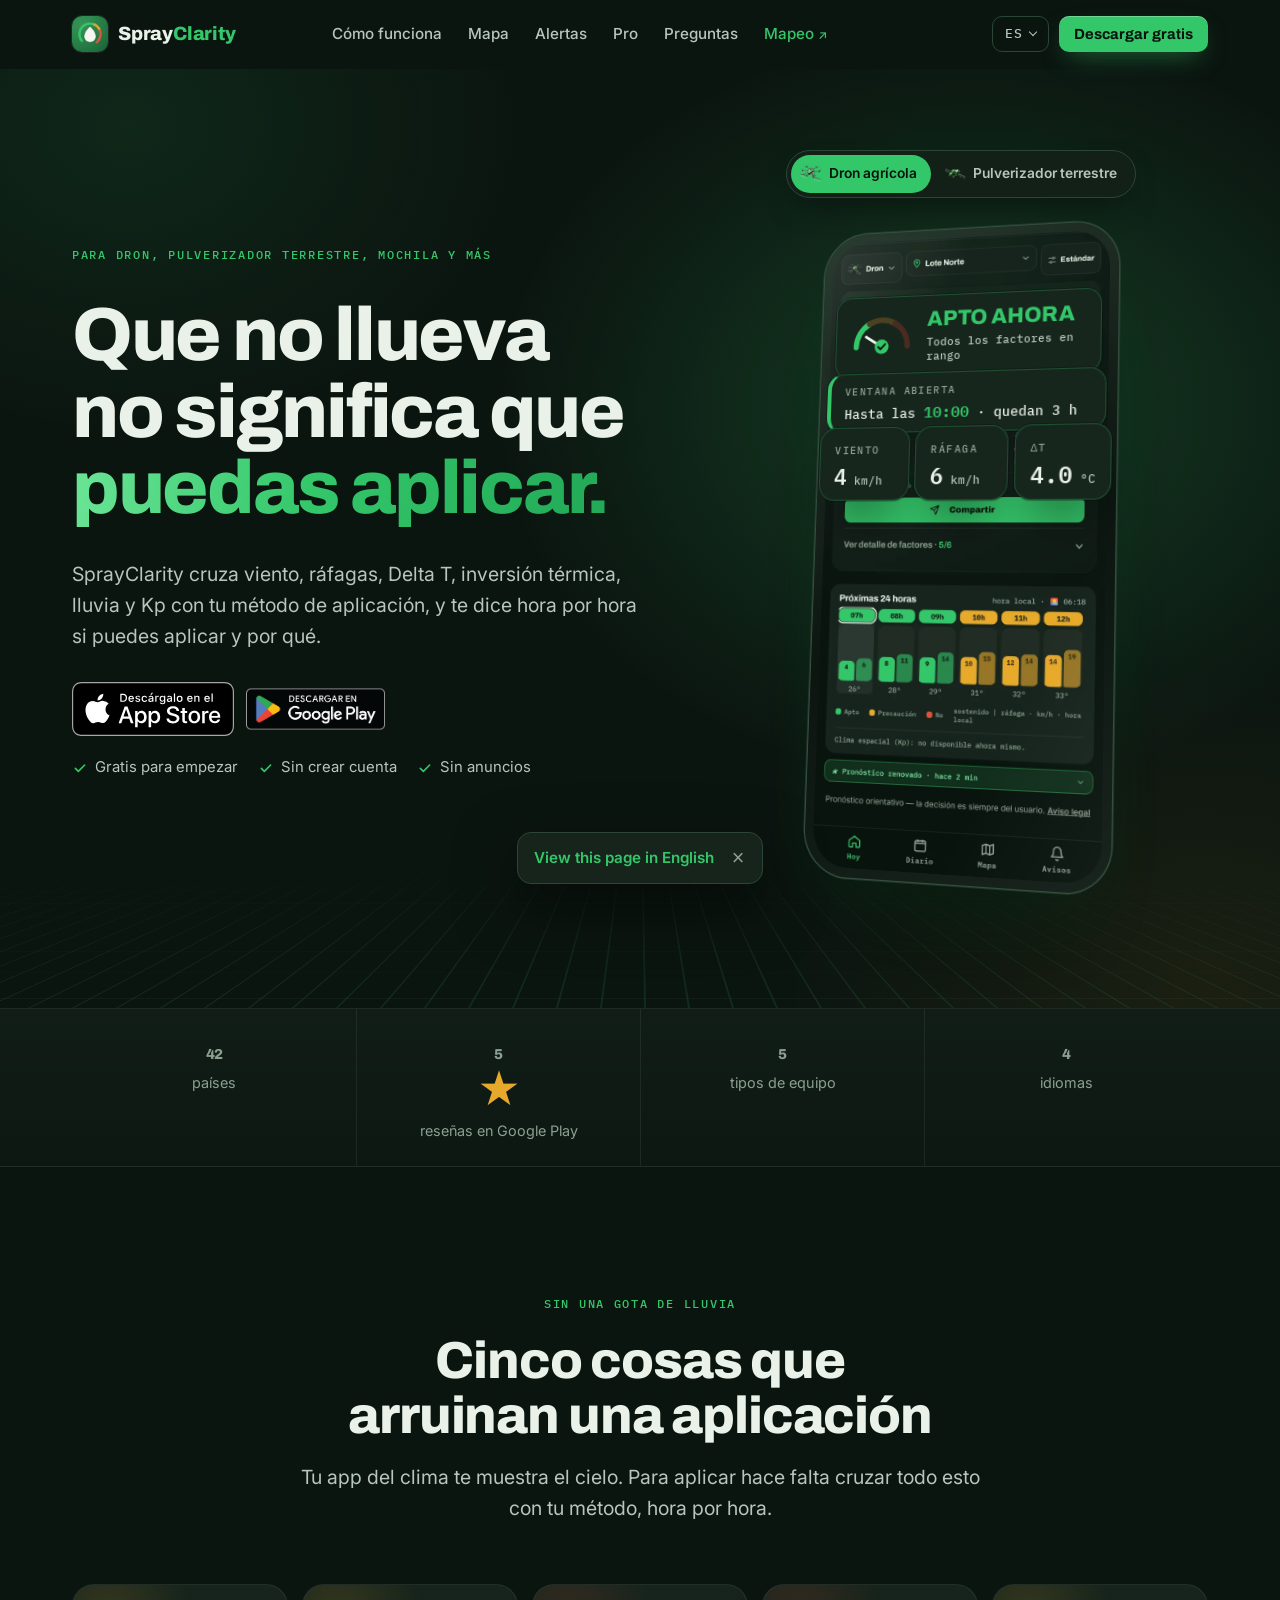
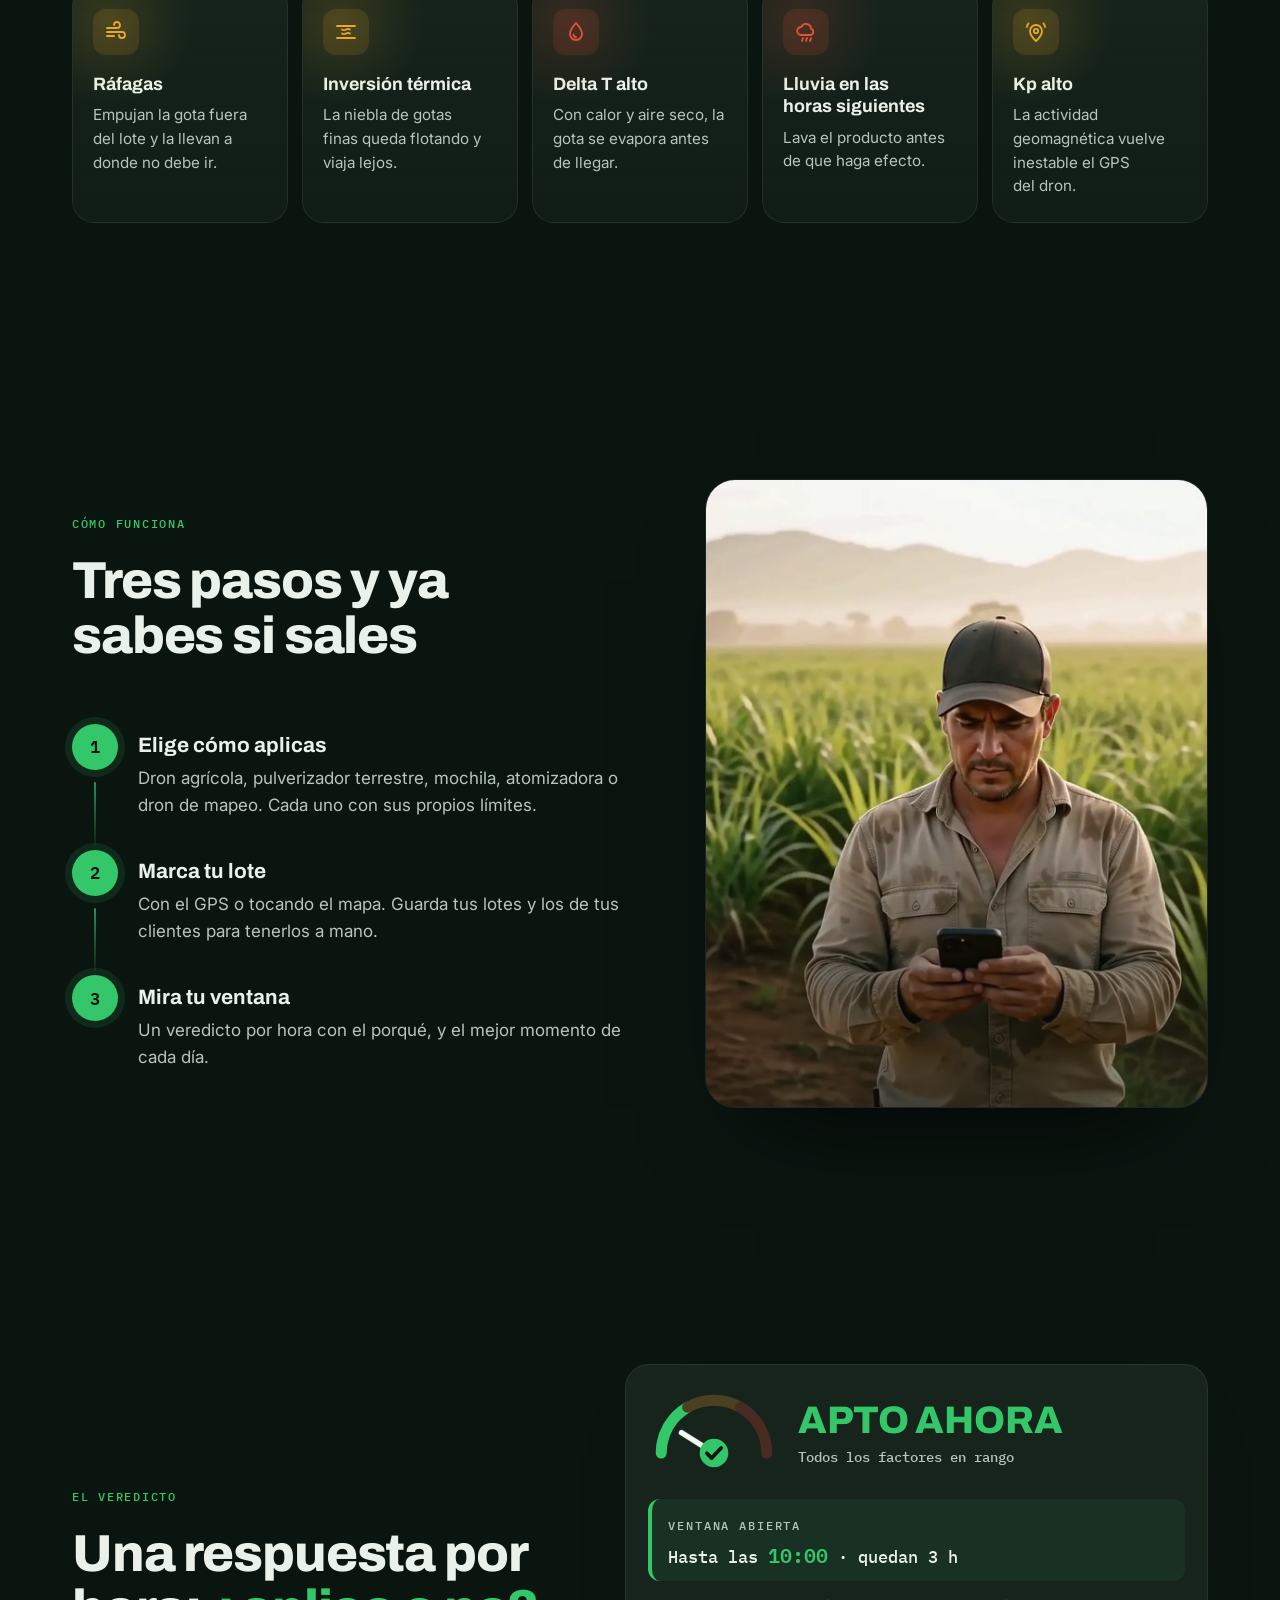
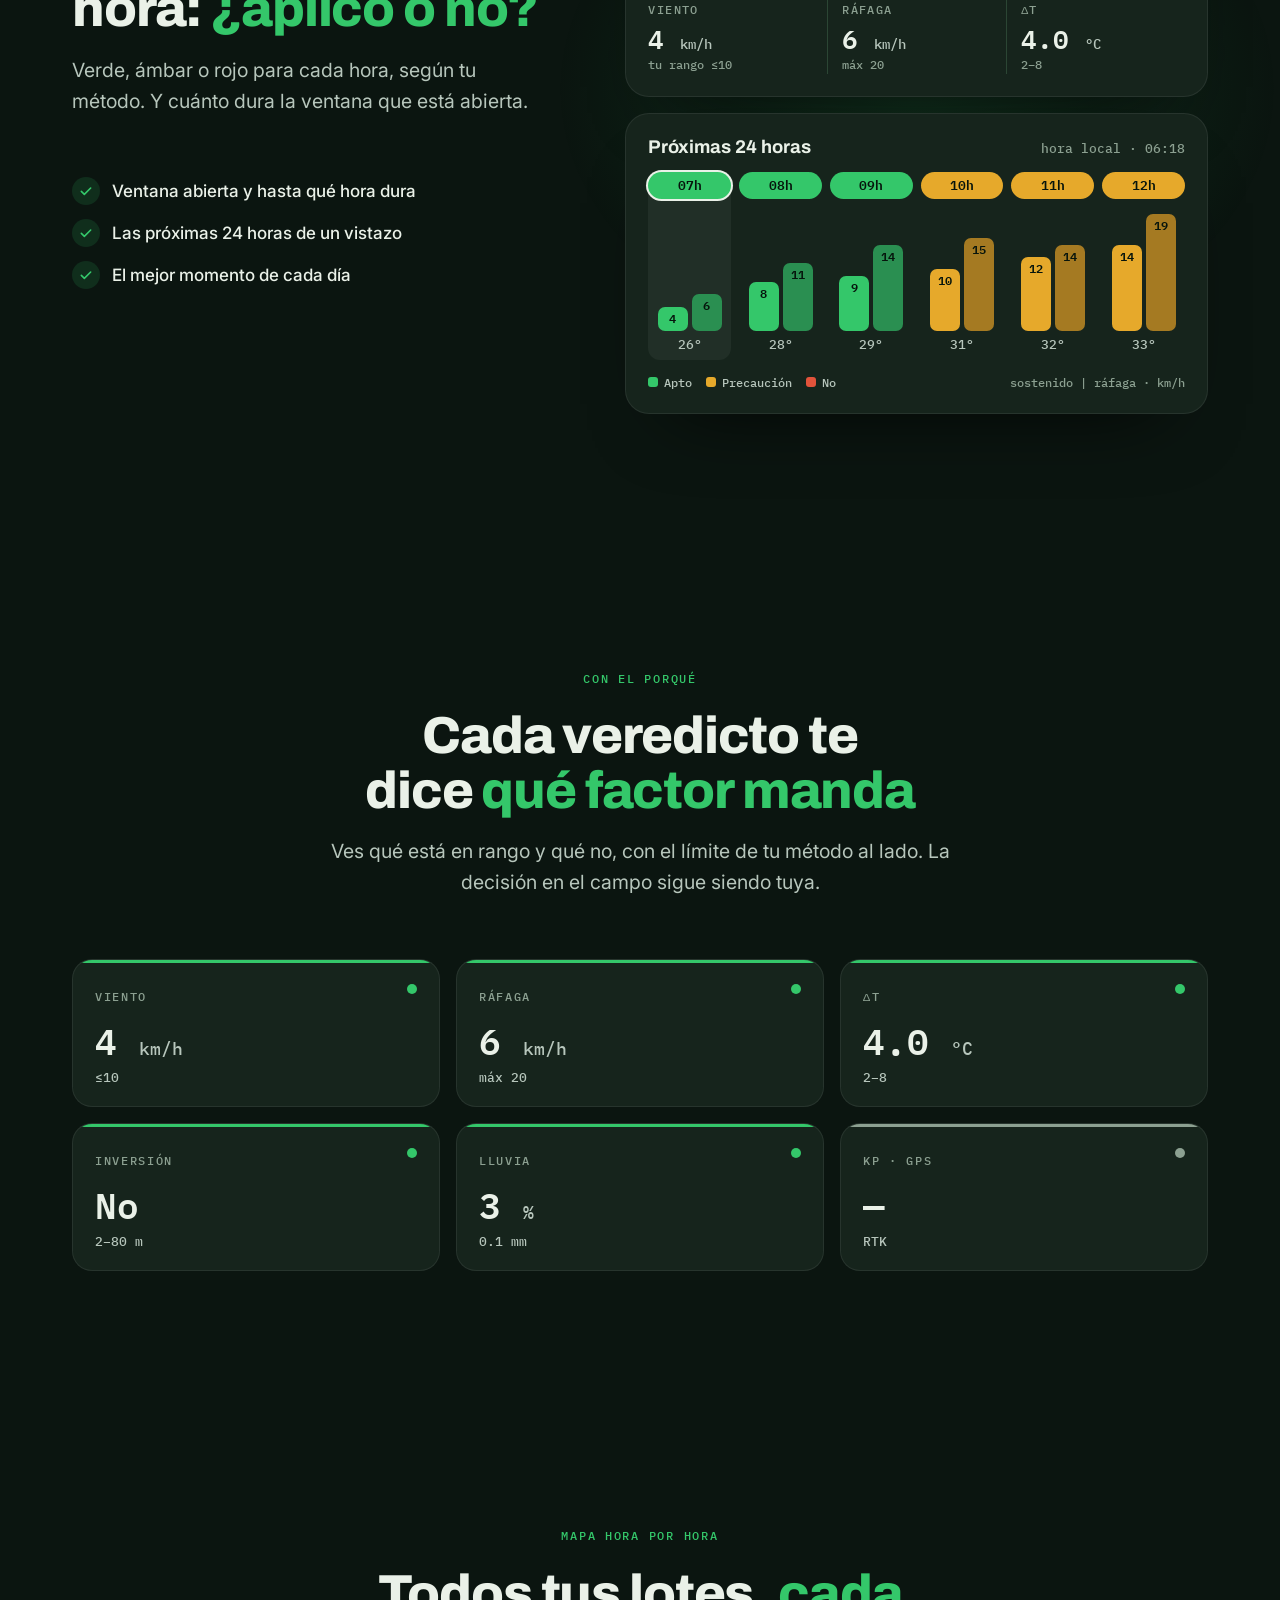
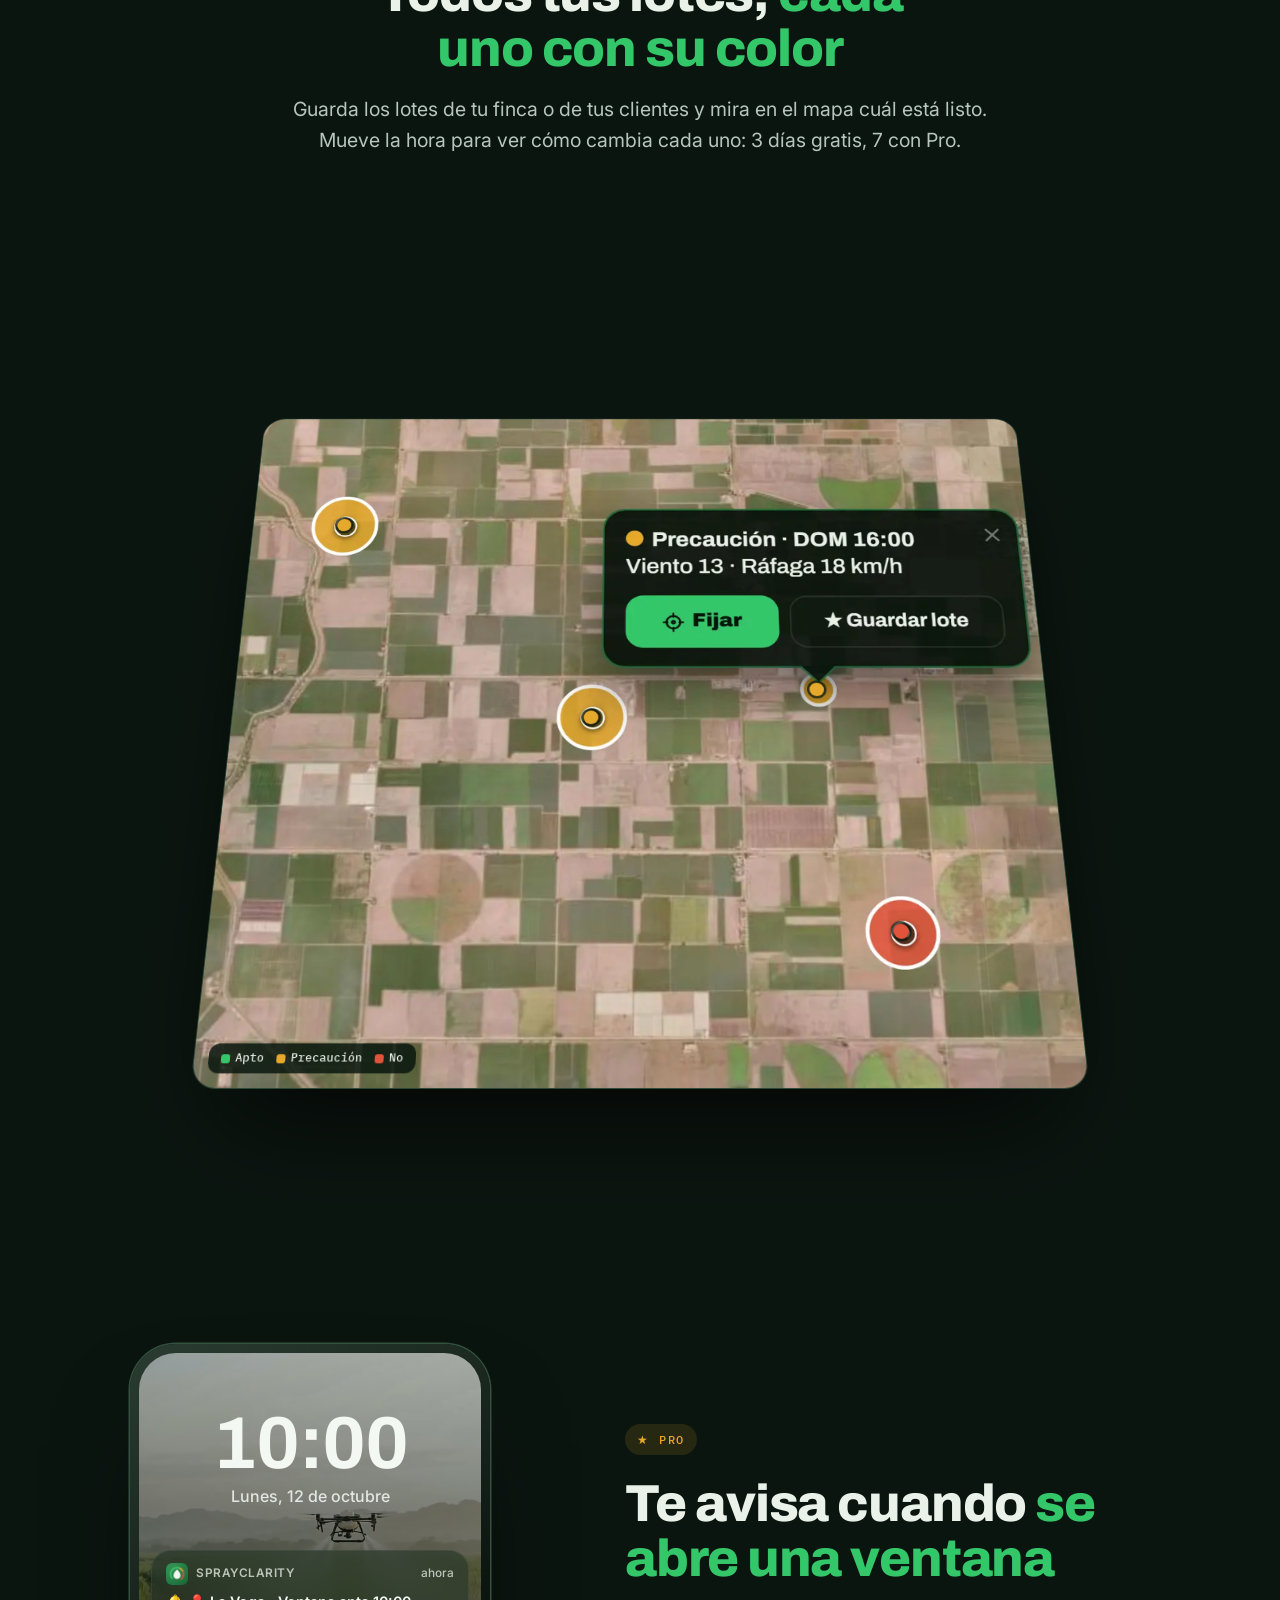
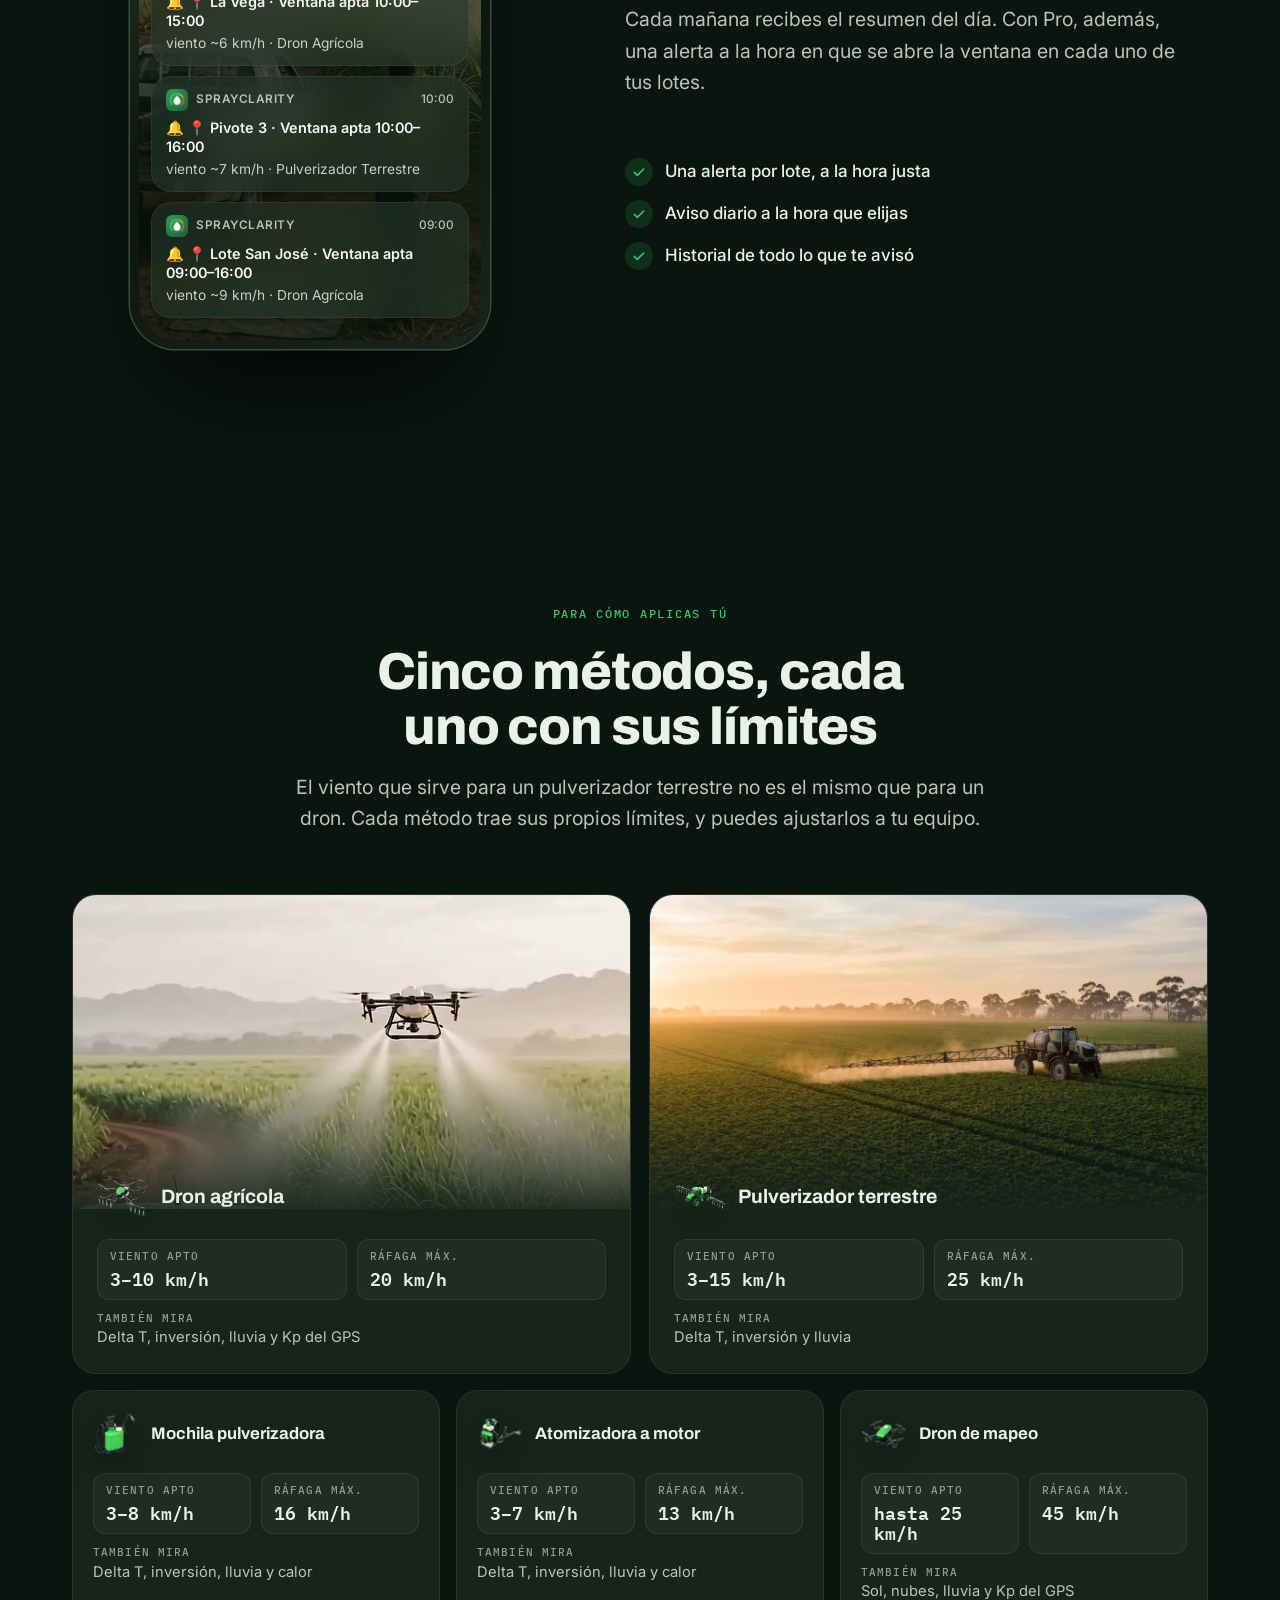
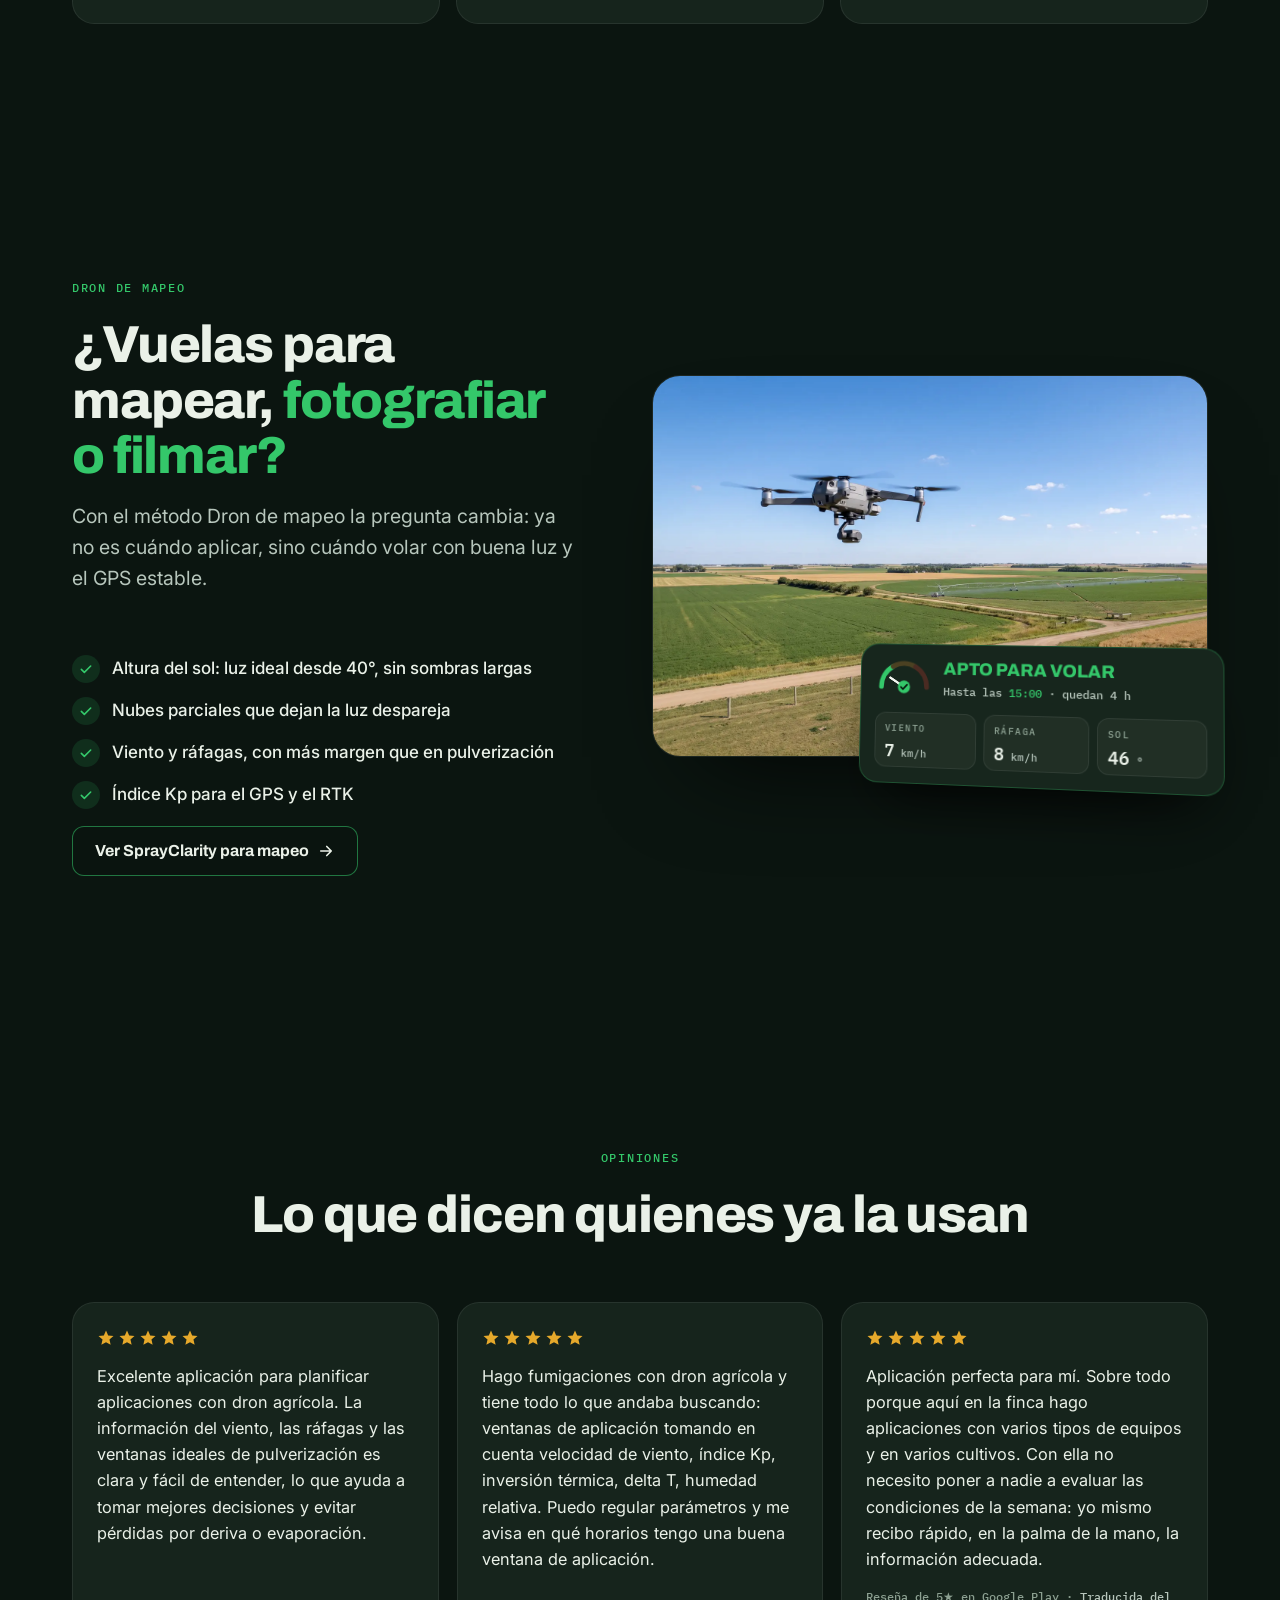
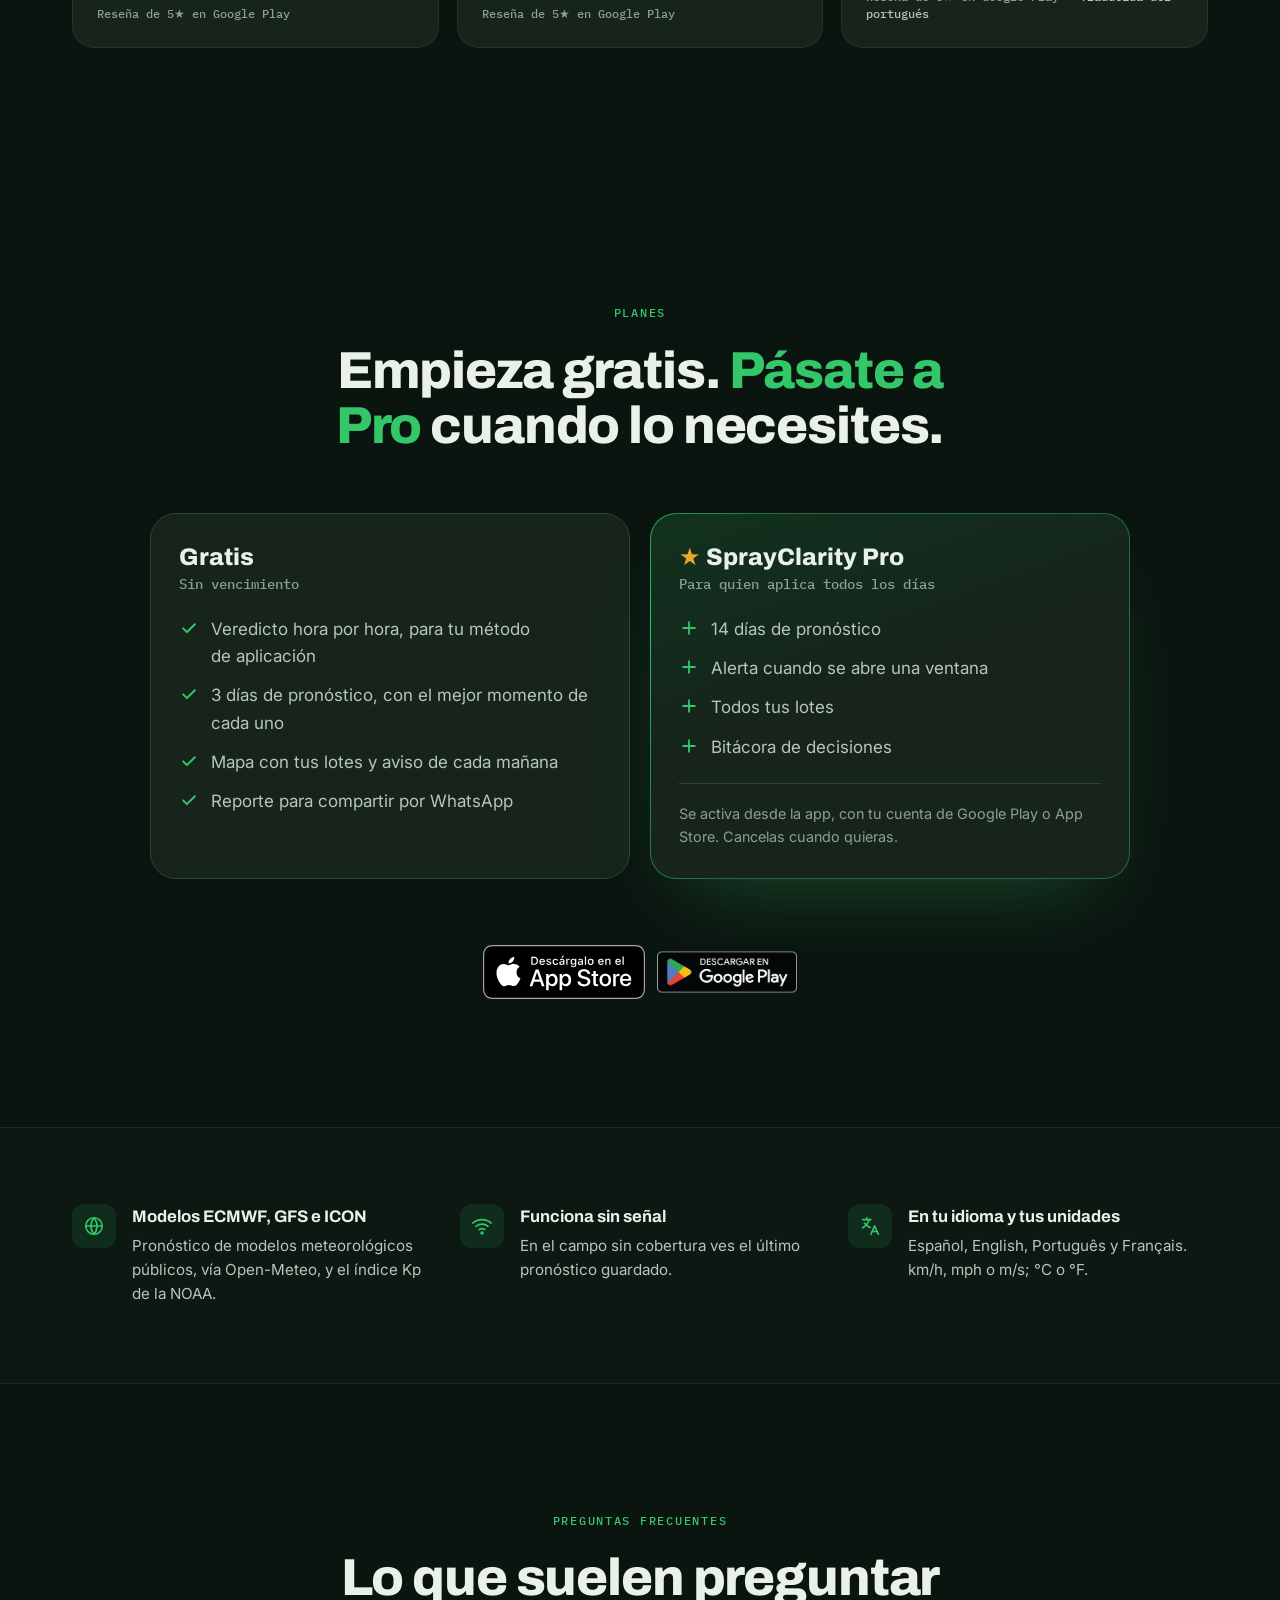
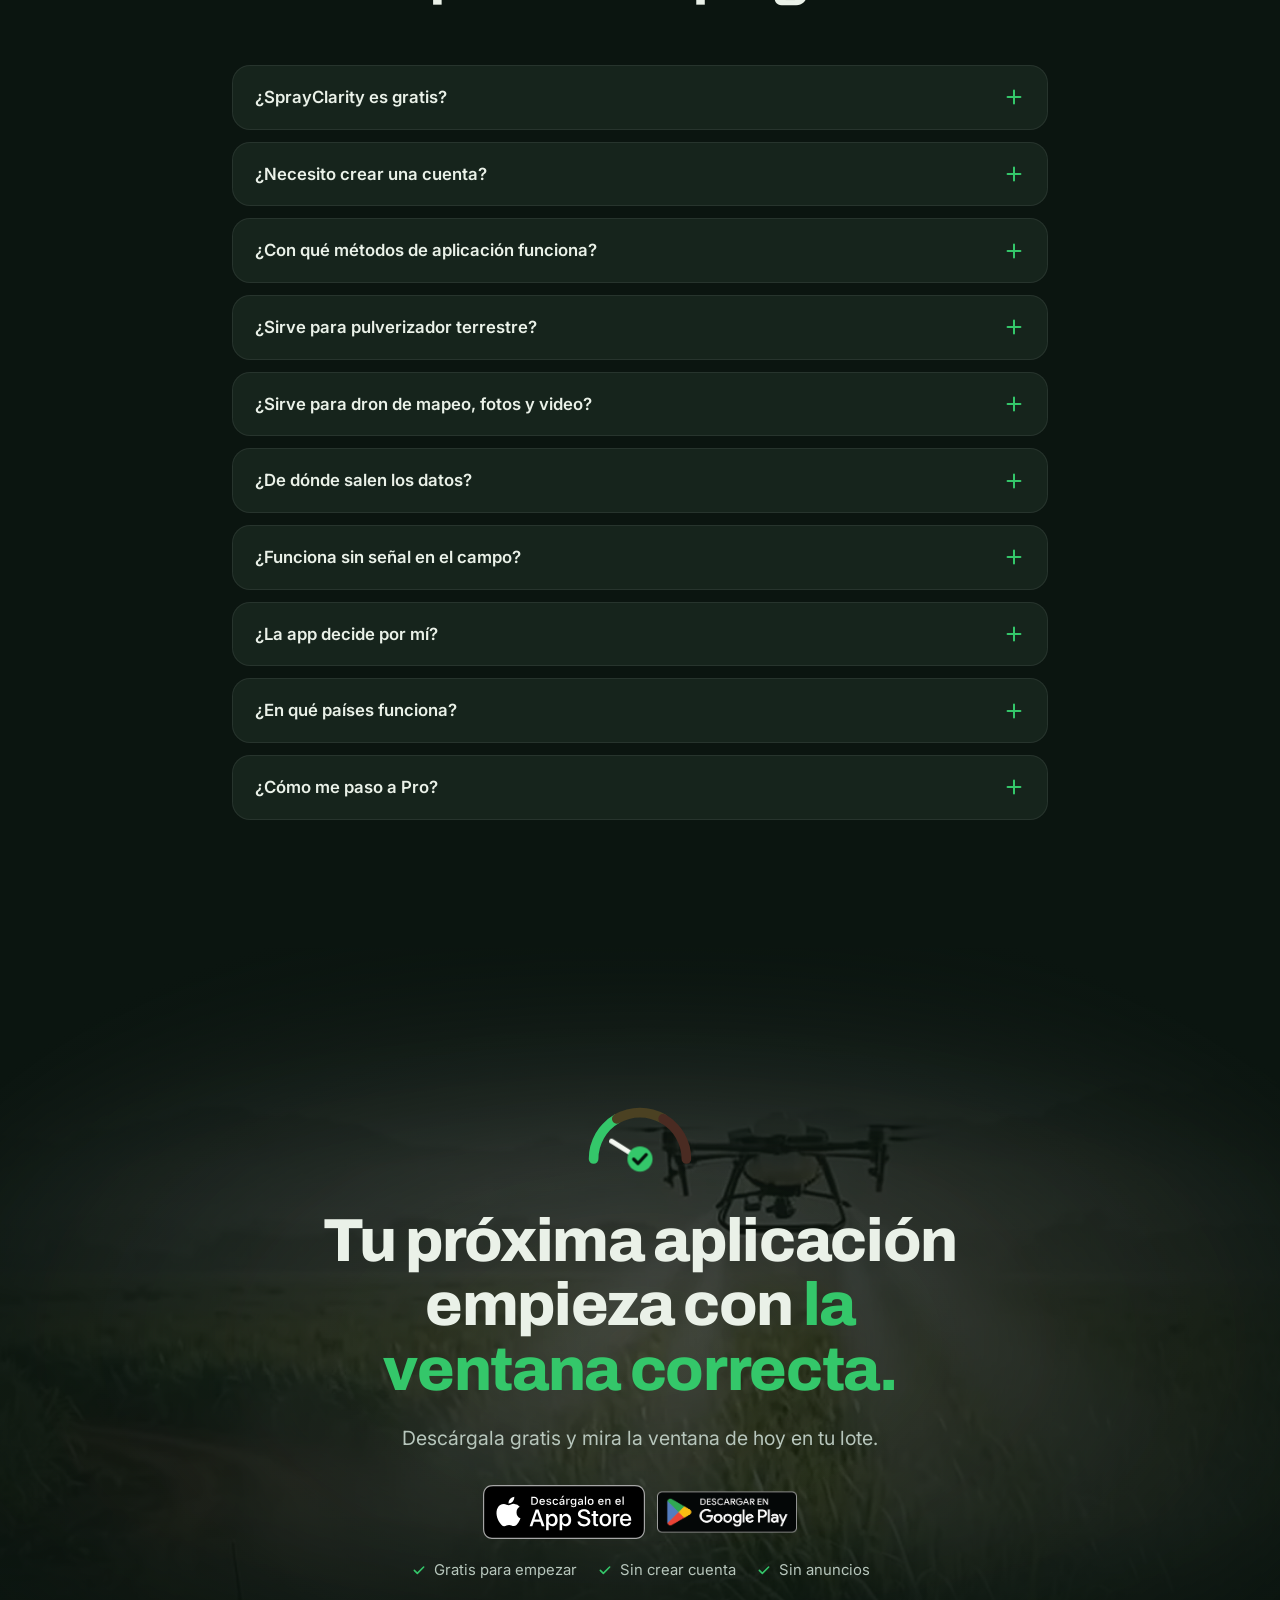
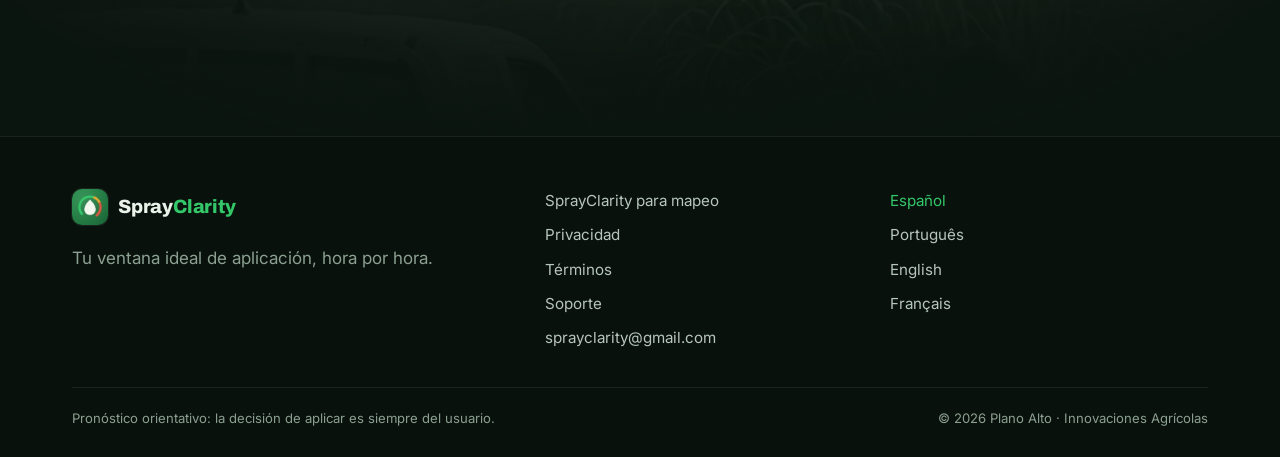
==== commit 8e7fea53: "Landing v2: dron y terrestre a la par, sin cifras de descargas, y página para dron de mapeo en 4 idi" ====
--- a/index.html
+++ b/index.html
@@ -16,8 +16,8 @@
 <link rel="preconnect" href="https://fonts.googleapis.com"><link rel="preconnect" href="https://fonts.gstatic.com" crossorigin>
 <link rel="stylesheet" href="https://fonts.googleapis.com/css2?family=Archivo:wght@700;800&family=IBM+Plex+Mono:wght@500;600&family=Inter:wght@400;500;600&display=swap">
 <link rel="preload" as="image" href="/assets/landing/img/hoy-es.webp" type="image/webp">
-<link rel="stylesheet" href="/assets/landing/landing.css?v=3">
-<script>/* enlaces viejos a la política (antes era la portada): /#es /#en /#pt /#fr */if(/^#(es|en|pt|fr)$/.test(location.hash))location.replace("/privacidad/"+location.hash);</script>
+<link rel="stylesheet" href="/assets/landing/landing.css?v=4">
+<script>/* enlaces viejos a la política (antes era la portada), también las URL de borrado de datos de las tiendas */if(/^#(es|eliminar-datos|en|data-deletion|pt|excluir-dados|fr|suppression-donnees)$/.test(location.hash))location.replace("/privacidad/"+location.hash);</script>
 <script type="application/ld+json">{"@context":"https://schema.org","@type":"SoftwareApplication","name":"SprayClarity","operatingSystem":"Android, iOS","applicationCategory":"UtilitiesApplication","description":"Que no llueva no significa que puedas aplicar. SprayClarity cruza viento, ráfagas, Delta T, inversión térmica, lluvia y Kp con tu método y te dice, hora por hora, cuándo aplicar. Gratis en Android y iPhone.","url":"https://sprayclarity.com/","inLanguage":"es","image":"https://sprayclarity.com/assets/landing/og-es.jpg","publisher":{"@type":"Organization","name":"Plano Alto"},"downloadUrl":["https://play.google.com/store/apps/details?id=com.planoalto.sprayclarity","https://apps.apple.com/app/id6804949973"]}</script>
 <script>window.SC={"lang":"es","founder":"Precio de fundador hasta el {d}","locale":"es","sug":{"es":{"url":"/","msg":"Ver esta página en español"},"pt":{"url":"/pt/","msg":"Ver esta página em português"},"en":{"url":"/en/","msg":"View this page in English"},"fr":{"url":"/fr/","msg":"Voir cette page en français"}}};document.documentElement.classList.add('js');setTimeout(function(){if(!window.SCok)document.documentElement.classList.remove('js')},3500);</script>
 </head>
@@ -26,7 +26,7 @@
 <header class="nav" data-nav>
   <div class="wrap navin">
     <a class="brand" href="/" aria-label="SprayClarity"><img src="/assets/landing/img/icon-96.webp" width="36" height="36" alt=""><span>Spray<b>Clarity</b></span></a>
-    <nav class="links"><a href="#como">Cómo funciona</a><a href="#mapa">Mapa</a><a href="#alertas">Alertas</a><a href="#pro">Pro</a><a href="#preguntas">Preguntas</a></nav>
+    <nav class="links"><a href="#como">Cómo funciona</a><a href="#mapa">Mapa</a><a href="#alertas">Alertas</a><a href="#pro">Pro</a><a href="#preguntas">Preguntas</a><a href="/mapeo/" class="ext">Mapeo</a></nav>
     <div class="navr">
       <details class="langs"><summary aria-label="Idioma">ES</summary><div class="langs-m"><a href="/" hreflang="es" lang="es" aria-current="page">Español</a><a href="/pt/" hreflang="pt-BR" lang="pt-BR">Português</a><a href="/en/" hreflang="en" lang="en">English</a><a href="/fr/" hreflang="fr" lang="fr">Français</a></div></details>
       <a class="btn sm" href="#descargar" data-cta>Descargar gratis</a>
@@ -48,27 +48,34 @@
       <ul class="micro" data-anim style="--i:4"><li><svg viewBox="0 0 24 24" fill="none" stroke="currentColor" stroke-width="2.4" stroke-linecap="round" stroke-linejoin="round"><path d="M5 12.5l4.5 4.5L19 7.5"/></svg>Gratis para empezar</li><li><svg viewBox="0 0 24 24" fill="none" stroke="currentColor" stroke-width="2.4" stroke-linecap="round" stroke-linejoin="round"><path d="M5 12.5l4.5 4.5L19 7.5"/></svg>Sin crear cuenta</li><li><svg viewBox="0 0 24 24" fill="none" stroke="currentColor" stroke-width="2.4" stroke-linecap="round" stroke-linejoin="round"><path d="M5 12.5l4.5 4.5L19 7.5"/></svg>Sin anuncios</li></ul>
     </div>
     <div class="scene" data-scene>
-      <div class="rig">
+      <div class="mtabs" role="tablist" aria-label="Método"><button type="button" role="tab" id="tab-dron" aria-controls="rig-dron" aria-selected="true" data-tab="dron"><img src="/assets/landing/img/m-dron.webp" width="22" height="22" alt="">Dron agrícola</button><button type="button" role="tab" id="tab-terrestre" aria-controls="rig-terrestre" aria-selected="false" data-tab="terrestre"><img src="/assets/landing/img/m-terrestre.webp" width="22" height="22" alt="">Pulverizador terrestre</button></div>
+      <div class="rigs">
+      <div class="rig on play" data-m="dron" id="rig-dron" role="tabpanel" aria-labelledby="tab-dron">
         <figure class="device"><img src="/assets/landing/img/hoy-es.webp" width="720" height="1564" alt="Pantalla Hoy de SprayClarity: apto ahora, ventana abierta hasta las 10:00" fetchpriority="high"></figure>
         <div class="chip c-verdict"><svg class="gauge mini" viewBox="0 0 120 86" aria-hidden="true"><path class="arc g" d="M12 60A48 48 0 0 1 36 18.4"/><path class="arc a" d="M36 18.4A48 48 0 0 1 84 18.4"/><path class="arc r" d="M84 18.4A48 48 0 0 1 108 60"/><g class="needle"><line x1="60" y1="60" x2="30.5" y2="41.5"/></g><circle class="hub" cx="60" cy="60" r="13"/><path class="tick" d="M53.5 60.2l4.4 4.4 8.6-9.2"/></svg><div><b>APTO AHORA</b><span>Todos los factores en rango</span></div></div>
         <div class="chip c-win"><span class="mono">VENTANA ABIERTA</span><p>Hasta las <b>10:00</b> · quedan 3 h</p></div>
         <div class="chip c-f c-f1"><span class="mono">VIENTO</span><b>4<small> km/h</small></b></div><div class="chip c-f c-f2"><span class="mono">RÁFAGA</span><b>6<small> km/h</small></b></div><div class="chip c-f c-f3"><span class="mono">ΔT</span><b>4.0<small> °C</small></b></div>
       </div>
+      <div class="rig" data-m="terrestre" id="rig-terrestre" role="tabpanel" aria-labelledby="tab-terrestre" aria-hidden="true" style="--oy:3.87%">
+        <figure class="device"><img src="/assets/landing/img/hoy-es-terrestre.webp" width="720" height="1564" alt="Pantalla Hoy de SprayClarity con pulverizador terrestre: apto ahora, ventana abierta hasta las 09:00" fetchpriority="low"></figure>
+        <div class="chip c-verdict"><svg class="gauge mini" viewBox="0 0 120 86" aria-hidden="true"><path class="arc g" d="M12 60A48 48 0 0 1 36 18.4"/><path class="arc a" d="M36 18.4A48 48 0 0 1 84 18.4"/><path class="arc r" d="M84 18.4A48 48 0 0 1 108 60"/><g class="needle"><line x1="60" y1="60" x2="30.5" y2="41.5"/></g><circle class="hub" cx="60" cy="60" r="13"/><path class="tick" d="M53.5 60.2l4.4 4.4 8.6-9.2"/></svg><div><b>APTO AHORA</b><span>Todos los factores en rango</span></div></div>
+        <div class="chip c-win"><span class="mono">VENTANA ABIERTA</span><p>Hasta las <b>09:00</b> · quedan 3 h</p></div>
+        <div class="chip c-f c-f1"><span class="mono">VIENTO</span><b>6<small> km/h</small></b></div><div class="chip c-f c-f2"><span class="mono">RÁFAGA</span><b>11<small> km/h</small></b></div><div class="chip c-f c-f3"><span class="mono">ΔT</span><b>6.3<small> °C</small></b></div>
+      </div>
+      </div>
     </div>
   </div>
 </section>
 
 <section class="proof">
-  <div class="wrap proof-g"><div class="pf" data-anim style="--i:0"><b data-count="1.500+">1.500+</b><span>instalaciones</span></div><div class="pf" data-anim style="--i:1"><b data-count="42">42</b><span>países</span></div><div class="pf" data-anim style="--i:2"><b data-count="1.000+">1.000+</b><span>la usaron en los últimos 30 días</span></div><div class="pf" data-anim style="--i:3"><b data-count="5★">5★</b><span>reseñas en Google Play</span></div></div>
-</section>
-
+  <div class="wrap proof-g"><div class="pf" data-anim style="--i:0"><b data-count="42">42</b><span>países</span></div><div class="pf" data-anim style="--i:1"><b data-count="5★">5★</b><span>reseñas en Google Play</span></div><div class="pf" data-anim style="--i:2"><b data-count="5">5</b><span>tipos de equipo</span></div><div class="pf" data-anim style="--i:3"><b data-count="4">4</b><span>idiomas</span></div></div>
+</section>
 <section class="sec prob" id="problema">
   <div class="wrap">
     <div class="sh" data-anim><p class="eyebrow">Sin una gota de lluvia</p><h2>Cinco cosas que arruinan una aplicación</h2><p class="lead">Tu app del clima te muestra el cielo. Para aplicar hace falta cruzar todo esto con tu método, hora por hora.</p></div>
     <div class="kgrid"><article class="kc k-rafaga" data-anim style="--i:0" data-tilt><span class="ki"><svg viewBox="0 0 24 24" fill="none" stroke="currentColor" stroke-width="1.8" stroke-linecap="round"><path d="M3 8h10a3 3 0 1 0-3-3"/><path d="M3 12h15a3 3 0 1 1-3 3"/><path d="M3 16h7"/></svg></span><h3>Ráfagas</h3><p>Empujan la gota fuera del lote y la llevan a donde no debe ir.</p></article><article class="kc k-inversion" data-anim style="--i:1" data-tilt><span class="ki"><svg viewBox="0 0 24 24" fill="none" stroke="currentColor" stroke-width="1.8" stroke-linecap="round" stroke-linejoin="round"><path d="M3 6h18"/><path d="M3 18h18"/><path d="M8 9.5c1.5 1 2.5 1 4 0s2.5-1 4 0"/><path d="M8 13.5c1.5 1 2.5 1 4 0s2.5-1 4 0"/></svg></span><h3>Inversión térmica</h3><p>La niebla de gotas finas queda flotando y viaja lejos.</p></article><article class="kc k-deltat" data-anim style="--i:2" data-tilt><span class="ki"><svg viewBox="0 0 24 24" fill="none" stroke="currentColor" stroke-width="1.8" stroke-linecap="round" stroke-linejoin="round"><path d="M12 3s6 6.5 6 11a6 6 0 0 1-12 0c0-4.5 6-11 6-11z"/><path d="M9.5 14.5a2.5 2.5 0 0 0 2.5 2.5"/></svg></span><h3>Delta T alto</h3><p>Con calor y aire seco, la gota se evapora antes de llegar.</p></article><article class="kc k-lluvia" data-anim style="--i:3" data-tilt><span class="ki"><svg viewBox="0 0 24 24" fill="none" stroke="currentColor" stroke-width="1.8" stroke-linecap="round" stroke-linejoin="round"><path d="M7 15a4 4 0 0 1 .4-8A5 5 0 0 1 17 8.6 3.4 3.4 0 0 1 17 15z"/><path d="M9 18l-1 3"/><path d="M13 18l-1 3"/><path d="M17 18l-1 3"/></svg></span><h3>Lluvia en las horas siguientes</h3><p>Lava el producto antes de que haga efecto.</p></article><article class="kc k-kp" data-anim style="--i:4" data-tilt><span class="ki"><svg viewBox="0 0 24 24" fill="none" stroke="currentColor" stroke-width="1.8" stroke-linecap="round" stroke-linejoin="round"><path d="M12 21s-6-5.4-6-10a6 6 0 0 1 12 0c0 4.6-6 10-6 10z"/><circle cx="12" cy="11" r="2.2"/><path d="M19.5 3.5a5 5 0 0 1 1.5 3.5"/><path d="M4.5 3.5A5 5 0 0 0 3 7"/></svg></span><h3>Kp alto</h3><p>La actividad geomagnética vuelve inestable el GPS del dron.</p></article></div>
   </div>
 </section>
-
 <section class="sec como" id="como">
   <div class="wrap como-g">
     <div class="como-t">
@@ -108,7 +115,7 @@
 
 <section class="sec alertas" id="alertas">
   <div class="wrap al-g">
-    <div class="al-v"><div class="lockphone" data-anim><div class="lk"><div class="lk-clock">10:00</div><div class="lk-date">Lunes, 12 de octubre</div><div class="lk-list"><div class="ntf" style="--i:2"><div class="nh"><img src="/assets/landing/img/icon-96.webp" width="24" height="24" alt=""><span>SprayClarity</span><time>ahora</time></div><b>🔔 📍 La Vega · Ventana apta 10:00–15:00</b><p>viento ~6 km/h · Dron Agrícola</p></div><div class="ntf" style="--i:1"><div class="nh"><img src="/assets/landing/img/icon-96.webp" width="24" height="24" alt=""><span>SprayClarity</span><time>10:00</time></div><b>🔔 📍 Pivote 3 · Ventana apta 10:00–16:00</b><p>viento ~7 km/h · Dron Agrícola</p></div><div class="ntf" style="--i:0"><div class="nh"><img src="/assets/landing/img/icon-96.webp" width="24" height="24" alt=""><span>SprayClarity</span><time>09:00</time></div><b>🔔 📍 Lote San José · Ventana apta 09:00–16:00</b><p>viento ~9 km/h · Dron Agrícola</p></div></div></div></div></div>
+    <div class="al-v"><div class="lockphone" data-anim><div class="lk"><div class="lk-clock">10:00</div><div class="lk-date">Lunes, 12 de octubre</div><div class="lk-list"><div class="ntf" style="--i:2"><div class="nh"><img src="/assets/landing/img/icon-96.webp" width="24" height="24" alt=""><span>SprayClarity</span><time>ahora</time></div><b>🔔 📍 La Vega · Ventana apta 10:00–15:00</b><p>viento ~6 km/h · Dron Agrícola</p></div><div class="ntf" style="--i:1"><div class="nh"><img src="/assets/landing/img/icon-96.webp" width="24" height="24" alt=""><span>SprayClarity</span><time>10:00</time></div><b>🔔 📍 Pivote 3 · Ventana apta 10:00–16:00</b><p>viento ~7 km/h · Pulverizador Terrestre</p></div><div class="ntf" style="--i:0"><div class="nh"><img src="/assets/landing/img/icon-96.webp" width="24" height="24" alt=""><span>SprayClarity</span><time>09:00</time></div><b>🔔 📍 Lote San José · Ventana apta 09:00–16:00</b><p>viento ~9 km/h · Dron Agrícola</p></div></div></div></div></div>
     <div class="al-t">
       <div class="sh left" data-anim><p class="eyebrow pro-eye">★ Pro</p><h2>Te avisa cuando <em>se abre una ventana</em></h2><p class="lead">Cada mañana recibes el resumen del día. Con Pro, además, una alerta a la hora en que se abre la ventana en cada uno de tus lotes.</p></div>
       <ul class="ticks" data-anim style="--i:1"><li><svg viewBox="0 0 24 24" fill="none" stroke="currentColor" stroke-width="2.4" stroke-linecap="round" stroke-linejoin="round"><path d="M5 12.5l4.5 4.5L19 7.5"/></svg>Una alerta por lote, a la hora justa</li><li><svg viewBox="0 0 24 24" fill="none" stroke="currentColor" stroke-width="2.4" stroke-linecap="round" stroke-linejoin="round"><path d="M5 12.5l4.5 4.5L19 7.5"/></svg>Aviso diario a la hora que elijas</li><li><svg viewBox="0 0 24 24" fill="none" stroke="currentColor" stroke-width="2.4" stroke-linecap="round" stroke-linejoin="round"><path d="M5 12.5l4.5 4.5L19 7.5"/></svg>Historial de todo lo que te avisó</li></ul>
@@ -118,15 +125,35 @@
 
 <section class="sec metodos" id="metodos">
   <div class="wrap">
-    <div class="sh" data-anim><p class="eyebrow">Para cómo aplicas tú</p><h2>Cinco métodos, cada uno con sus límites</h2><p class="lead">El viento que sirve para un pulverizador terrestre no es el mismo que para un dron. Cada método trae sus límites de viento, ráfaga y Delta T, y puedes ajustarlos.</p></div>
-    <div class="mgrid"><div class="mc" data-anim style="--i:0" data-tilt><img src="/assets/landing/img/m-dron.webp" width="192" height="192" alt="" loading="lazy"><span>Dron agrícola</span></div><div class="mc" data-anim style="--i:1" data-tilt><img src="/assets/landing/img/m-terrestre.webp" width="192" height="192" alt="" loading="lazy"><span>Pulverizador terrestre</span></div><div class="mc" data-anim style="--i:2" data-tilt><img src="/assets/landing/img/m-mochila.webp" width="192" height="192" alt="" loading="lazy"><span>Mochila pulverizadora</span></div><div class="mc" data-anim style="--i:3" data-tilt><img src="/assets/landing/img/m-motor.webp" width="192" height="192" alt="" loading="lazy"><span>Atomizadora a motor</span></div><div class="mc" data-anim style="--i:4" data-tilt><img src="/assets/landing/img/m-mapeo.webp" width="192" height="192" alt="" loading="lazy"><span>Dron de mapeo</span></div></div>
+    <div class="sh" data-anim><p class="eyebrow">Para cómo aplicas tú</p><h2>Cinco métodos, cada uno con sus límites</h2><p class="lead">El viento que sirve para un pulverizador terrestre no es el mismo que para un dron. Cada método trae sus propios límites, y puedes ajustarlos a tu equipo.</p></div>
+    <div class="mfeat"><article class="mf" data-anim style="--i:0">
+      <figure class="mf-img"><img src="/assets/landing/img/metodo-dron.webp" width="1080" height="608" alt="Dron agrícola pulverizando un cañaveral" loading="lazy"></figure>
+      <div class="mf-b"><div class="mf-h"><img src="/assets/landing/img/m-dron.webp" width="52" height="52" alt=""><h3>Dron agrícola</h3></div><dl class="lims"><div><dt>Viento apto</dt><dd>3–10 km/h</dd></div><div><dt>Ráfaga máx.</dt><dd>20 km/h</dd></div></dl><p class="also"><span>También mira</span>Delta T, inversión, lluvia y Kp del GPS</p></div></article><article class="mf" data-anim style="--i:1">
+      <figure class="mf-img"><img src="/assets/landing/img/metodo-terrestre.webp" width="1200" height="670" alt="Pulverizador autopropulsado aplicando sobre soja al amanecer" loading="lazy"></figure>
+      <div class="mf-b"><div class="mf-h"><img src="/assets/landing/img/m-terrestre.webp" width="52" height="52" alt=""><h3>Pulverizador terrestre</h3></div><dl class="lims"><div><dt>Viento apto</dt><dd>3–15 km/h</dd></div><div><dt>Ráfaga máx.</dt><dd>25 km/h</dd></div></dl><p class="also"><span>También mira</span>Delta T, inversión y lluvia</p></div></article></div>
+    <div class="mgrid3"><article class="mc" data-anim style="--i:2" data-tilt><div class="mf-h"><img src="/assets/landing/img/m-mochila.webp" width="52" height="52" alt="" loading="lazy"><h3>Mochila pulverizadora</h3></div><dl class="lims"><div><dt>Viento apto</dt><dd>3–8 km/h</dd></div><div><dt>Ráfaga máx.</dt><dd>16 km/h</dd></div></dl><p class="also"><span>También mira</span>Delta T, inversión, lluvia y calor</p></article><article class="mc" data-anim style="--i:3" data-tilt><div class="mf-h"><img src="/assets/landing/img/m-motor.webp" width="52" height="52" alt="" loading="lazy"><h3>Atomizadora a motor</h3></div><dl class="lims"><div><dt>Viento apto</dt><dd>3–7 km/h</dd></div><div><dt>Ráfaga máx.</dt><dd>13 km/h</dd></div></dl><p class="also"><span>También mira</span>Delta T, inversión, lluvia y calor</p></article><article class="mc" data-anim style="--i:4" data-tilt><div class="mf-h"><img src="/assets/landing/img/m-mapeo.webp" width="52" height="52" alt="" loading="lazy"><h3>Dron de mapeo</h3></div><dl class="lims"><div><dt>Viento apto</dt><dd>hasta 25 km/h</dd></div><div><dt>Ráfaga máx.</dt><dd>45 km/h</dd></div></dl><p class="also"><span>También mira</span>Sol, nubes, lluvia y Kp del GPS</p></article></div>
+  </div>
+</section>
+
+<section class="sec vuelo" id="vuelo">
+  <div class="wrap vuelo-g">
+    <div class="vuelo-t">
+      <div class="sh left" data-anim><p class="eyebrow">Dron de mapeo</p><h2>¿Vuelas para mapear, <em>fotografiar o filmar?</em></h2><p class="lead">Con el método Dron de mapeo la pregunta cambia: ya no es cuándo aplicar, sino cuándo volar con buena luz y el GPS estable.</p></div>
+      <ul class="ticks" data-anim style="--i:1"><li><svg viewBox="0 0 24 24" fill="none" stroke="currentColor" stroke-width="2.4" stroke-linecap="round" stroke-linejoin="round"><path d="M5 12.5l4.5 4.5L19 7.5"/></svg>Altura del sol: luz ideal desde 40°, sin sombras largas</li><li><svg viewBox="0 0 24 24" fill="none" stroke="currentColor" stroke-width="2.4" stroke-linecap="round" stroke-linejoin="round"><path d="M5 12.5l4.5 4.5L19 7.5"/></svg>Nubes parciales que dejan la luz despareja</li><li><svg viewBox="0 0 24 24" fill="none" stroke="currentColor" stroke-width="2.4" stroke-linecap="round" stroke-linejoin="round"><path d="M5 12.5l4.5 4.5L19 7.5"/></svg>Viento y ráfagas, con más margen que en pulverización</li><li><svg viewBox="0 0 24 24" fill="none" stroke="currentColor" stroke-width="2.4" stroke-linecap="round" stroke-linejoin="round"><path d="M5 12.5l4.5 4.5L19 7.5"/></svg>Índice Kp para el GPS y el RTK</li></ul>
+      <p data-anim style="--i:2"><a class="btn ghost" href="/mapeo/">Ver SprayClarity para mapeo<svg viewBox="0 0 24 24" fill="none" stroke="currentColor" stroke-width="2.2" stroke-linecap="round" stroke-linejoin="round"><path d="M5 12h14M13 6l6 6-6 6"/></svg></a></p>
+    </div>
+    <figure class="vuelo-v" data-anim style="--i:1">
+      <div class="vuelo-foto"><img src="/assets/landing/img/mapeo-ancho.webp" width="1800" height="1004" alt="Dron de mapeo volando sobre lotes agrícolas" loading="lazy"></div>
+      <figcaption class="vuelo-card"><svg class="gauge mini" viewBox="0 0 120 86" aria-hidden="true"><path class="arc g" d="M12 60A48 48 0 0 1 36 18.4"/><path class="arc a" d="M36 18.4A48 48 0 0 1 84 18.4"/><path class="arc r" d="M84 18.4A48 48 0 0 1 108 60"/><g class="needle"><line x1="60" y1="60" x2="30.5" y2="41.5"/></g><circle class="hub" cx="60" cy="60" r="13"/><path class="tick" d="M53.5 60.2l4.4 4.4 8.6-9.2"/></svg><div class="vc-t"><b>APTO PARA VOLAR</b><span>Hasta las <b>15:00</b> · quedan 4 h</span></div>
+        <div class="vc-f"><div><span class="mono">VIENTO</span><b>7<small> km/h</small></b></div><div><span class="mono">RÁFAGA</span><b>8<small> km/h</small></b></div><div><span class="mono">SOL</span><b>46<small> °</small></b></div></div></figcaption>
+    </figure>
   </div>
 </section>
 
 <section class="sec opiniones" id="opiniones">
   <div class="wrap">
     <div class="sh" data-anim><p class="eyebrow">Opiniones</p><h2>Lo que dicen quienes ya la usan</h2></div>
-    <div class="rgrid"><figure class="rv" data-anim style="--i:0"><div class="stars" aria-label="5/5"><svg viewBox="0 0 24 24"><path d="M12 2l2.9 6.6 7.1.7-5.4 4.8 1.6 7L12 17.5 5.8 21.1l1.6-7L2 9.3l7.1-.7z"/></svg><svg viewBox="0 0 24 24"><path d="M12 2l2.9 6.6 7.1.7-5.4 4.8 1.6 7L12 17.5 5.8 21.1l1.6-7L2 9.3l7.1-.7z"/></svg><svg viewBox="0 0 24 24"><path d="M12 2l2.9 6.6 7.1.7-5.4 4.8 1.6 7L12 17.5 5.8 21.1l1.6-7L2 9.3l7.1-.7z"/></svg><svg viewBox="0 0 24 24"><path d="M12 2l2.9 6.6 7.1.7-5.4 4.8 1.6 7L12 17.5 5.8 21.1l1.6-7L2 9.3l7.1-.7z"/></svg><svg viewBox="0 0 24 24"><path d="M12 2l2.9 6.6 7.1.7-5.4 4.8 1.6 7L12 17.5 5.8 21.1l1.6-7L2 9.3l7.1-.7z"/></svg></div><blockquote>Excelente aplicación para planificar aplicaciones con dron agrícola. La información del viento, las ráfagas y las ventanas ideales de pulverización es clara y fácil de entender, lo que ayuda a tomar mejores decisiones y evitar pérdidas por deriva o evaporación.</blockquote><figcaption>Reseña de 5★ en Google Play</figcaption></figure><figure class="rv" data-anim style="--i:1"><div class="stars" aria-label="5/5"><svg viewBox="0 0 24 24"><path d="M12 2l2.9 6.6 7.1.7-5.4 4.8 1.6 7L12 17.5 5.8 21.1l1.6-7L2 9.3l7.1-.7z"/></svg><svg viewBox="0 0 24 24"><path d="M12 2l2.9 6.6 7.1.7-5.4 4.8 1.6 7L12 17.5 5.8 21.1l1.6-7L2 9.3l7.1-.7z"/></svg><svg viewBox="0 0 24 24"><path d="M12 2l2.9 6.6 7.1.7-5.4 4.8 1.6 7L12 17.5 5.8 21.1l1.6-7L2 9.3l7.1-.7z"/></svg><svg viewBox="0 0 24 24"><path d="M12 2l2.9 6.6 7.1.7-5.4 4.8 1.6 7L12 17.5 5.8 21.1l1.6-7L2 9.3l7.1-.7z"/></svg><svg viewBox="0 0 24 24"><path d="M12 2l2.9 6.6 7.1.7-5.4 4.8 1.6 7L12 17.5 5.8 21.1l1.6-7L2 9.3l7.1-.7z"/></svg></div><blockquote>Hago fumigaciones con dron agrícola y tiene todo lo que andaba buscando: ventanas de aplicación tomando en cuenta velocidad de viento, índice Kp, inversión térmica, delta T, humedad relativa. Puedo regular parámetros y me avisa en qué horarios tengo una buena ventana de aplicación.</blockquote><figcaption>Reseña de 5★ en Google Play</figcaption></figure><figure class="rv" data-anim style="--i:2"><div class="stars" aria-label="5/5"><svg viewBox="0 0 24 24"><path d="M12 2l2.9 6.6 7.1.7-5.4 4.8 1.6 7L12 17.5 5.8 21.1l1.6-7L2 9.3l7.1-.7z"/></svg><svg viewBox="0 0 24 24"><path d="M12 2l2.9 6.6 7.1.7-5.4 4.8 1.6 7L12 17.5 5.8 21.1l1.6-7L2 9.3l7.1-.7z"/></svg><svg viewBox="0 0 24 24"><path d="M12 2l2.9 6.6 7.1.7-5.4 4.8 1.6 7L12 17.5 5.8 21.1l1.6-7L2 9.3l7.1-.7z"/></svg><svg viewBox="0 0 24 24"><path d="M12 2l2.9 6.6 7.1.7-5.4 4.8 1.6 7L12 17.5 5.8 21.1l1.6-7L2 9.3l7.1-.7z"/></svg><svg viewBox="0 0 24 24"><path d="M12 2l2.9 6.6 7.1.7-5.4 4.8 1.6 7L12 17.5 5.8 21.1l1.6-7L2 9.3l7.1-.7z"/></svg></div><blockquote>Excelente aplicación. La he usado para planificar las fumigaciones con dron y el pronóstico del viento y el clima me ha sido de mucha ayuda. Muy recomendable.</blockquote><figcaption>Reseña de 5★ en Google Play</figcaption></figure></div>
+    <div class="rgrid"><figure class="rv" data-anim style="--i:0"><div class="stars" aria-label="5/5"><svg viewBox="0 0 24 24"><path d="M12 2l2.9 6.6 7.1.7-5.4 4.8 1.6 7L12 17.5 5.8 21.1l1.6-7L2 9.3l7.1-.7z"/></svg><svg viewBox="0 0 24 24"><path d="M12 2l2.9 6.6 7.1.7-5.4 4.8 1.6 7L12 17.5 5.8 21.1l1.6-7L2 9.3l7.1-.7z"/></svg><svg viewBox="0 0 24 24"><path d="M12 2l2.9 6.6 7.1.7-5.4 4.8 1.6 7L12 17.5 5.8 21.1l1.6-7L2 9.3l7.1-.7z"/></svg><svg viewBox="0 0 24 24"><path d="M12 2l2.9 6.6 7.1.7-5.4 4.8 1.6 7L12 17.5 5.8 21.1l1.6-7L2 9.3l7.1-.7z"/></svg><svg viewBox="0 0 24 24"><path d="M12 2l2.9 6.6 7.1.7-5.4 4.8 1.6 7L12 17.5 5.8 21.1l1.6-7L2 9.3l7.1-.7z"/></svg></div><blockquote>Excelente aplicación para planificar aplicaciones con dron agrícola. La información del viento, las ráfagas y las ventanas ideales de pulverización es clara y fácil de entender, lo que ayuda a tomar mejores decisiones y evitar pérdidas por deriva o evaporación.</blockquote><figcaption>Reseña de 5★ en Google Play</figcaption></figure><figure class="rv" data-anim style="--i:1"><div class="stars" aria-label="5/5"><svg viewBox="0 0 24 24"><path d="M12 2l2.9 6.6 7.1.7-5.4 4.8 1.6 7L12 17.5 5.8 21.1l1.6-7L2 9.3l7.1-.7z"/></svg><svg viewBox="0 0 24 24"><path d="M12 2l2.9 6.6 7.1.7-5.4 4.8 1.6 7L12 17.5 5.8 21.1l1.6-7L2 9.3l7.1-.7z"/></svg><svg viewBox="0 0 24 24"><path d="M12 2l2.9 6.6 7.1.7-5.4 4.8 1.6 7L12 17.5 5.8 21.1l1.6-7L2 9.3l7.1-.7z"/></svg><svg viewBox="0 0 24 24"><path d="M12 2l2.9 6.6 7.1.7-5.4 4.8 1.6 7L12 17.5 5.8 21.1l1.6-7L2 9.3l7.1-.7z"/></svg><svg viewBox="0 0 24 24"><path d="M12 2l2.9 6.6 7.1.7-5.4 4.8 1.6 7L12 17.5 5.8 21.1l1.6-7L2 9.3l7.1-.7z"/></svg></div><blockquote>Hago fumigaciones con dron agrícola y tiene todo lo que andaba buscando: ventanas de aplicación tomando en cuenta velocidad de viento, índice Kp, inversión térmica, delta T, humedad relativa. Puedo regular parámetros y me avisa en qué horarios tengo una buena ventana de aplicación.</blockquote><figcaption>Reseña de 5★ en Google Play</figcaption></figure><figure class="rv" data-anim style="--i:2"><div class="stars" aria-label="5/5"><svg viewBox="0 0 24 24"><path d="M12 2l2.9 6.6 7.1.7-5.4 4.8 1.6 7L12 17.5 5.8 21.1l1.6-7L2 9.3l7.1-.7z"/></svg><svg viewBox="0 0 24 24"><path d="M12 2l2.9 6.6 7.1.7-5.4 4.8 1.6 7L12 17.5 5.8 21.1l1.6-7L2 9.3l7.1-.7z"/></svg><svg viewBox="0 0 24 24"><path d="M12 2l2.9 6.6 7.1.7-5.4 4.8 1.6 7L12 17.5 5.8 21.1l1.6-7L2 9.3l7.1-.7z"/></svg><svg viewBox="0 0 24 24"><path d="M12 2l2.9 6.6 7.1.7-5.4 4.8 1.6 7L12 17.5 5.8 21.1l1.6-7L2 9.3l7.1-.7z"/></svg><svg viewBox="0 0 24 24"><path d="M12 2l2.9 6.6 7.1.7-5.4 4.8 1.6 7L12 17.5 5.8 21.1l1.6-7L2 9.3l7.1-.7z"/></svg></div><blockquote>Aplicación perfecta para mí. Sobre todo porque aquí en la finca hago aplicaciones con varios tipos de equipos y en varios cultivos. Con ella no necesito poner a nadie a evaluar las condiciones de la semana: yo mismo recibo rápido, en la palma de la mano, la información adecuada.</blockquote><figcaption>Reseña de 5★ en Google Play · <span>Traducida del portugués</span></figcaption></figure></div>
   </div>
 </section>
 
@@ -140,18 +167,15 @@
     <div class="pcta" data-anim><div class="badges "><a href="https://apps.apple.com/app/id6804949973" rel="noopener" data-store="ios"><img src="/assets/landing/img/badges/app-store_es-mx.svg" alt="Descárgalo en el App Store" width="162" height="54"></a><a href="https://play.google.com/store/apps/details?id=com.planoalto.sprayclarity&amp;referrer=utm_source%3Dsitio-es" rel="noopener" data-store="android"><img src="/assets/landing/img/badges/google-play_es-419.png" alt="Disponible en Google Play" width="140" height="54"></a></div></div>
   </div>
 </section>
-
 <section class="sec datos">
   <div class="wrap dgrid"><div class="dc" data-anim style="--i:0"><span class="di"><svg viewBox="0 0 24 24" fill="none" stroke="currentColor" stroke-width="1.8" stroke-linecap="round" stroke-linejoin="round"><circle cx="12" cy="12" r="9"/><path d="M3 12h18"/><path d="M12 3a14 14 0 0 1 0 18"/><path d="M12 3a14 14 0 0 0 0 18"/></svg></span><div><h3>Modelos ECMWF, GFS e ICON</h3><p>Pronóstico de modelos meteorológicos públicos, vía Open-Meteo, y el índice Kp de la NOAA.</p></div></div><div class="dc" data-anim style="--i:1"><span class="di"><svg viewBox="0 0 24 24" fill="none" stroke="currentColor" stroke-width="1.8" stroke-linecap="round" stroke-linejoin="round"><path d="M2 8.8a15 15 0 0 1 20 0"/><path d="M5.5 12.4a10 10 0 0 1 13 0"/><path d="M9 16a5 5 0 0 1 6 0"/><circle cx="12" cy="19.5" r="1"/></svg></span><div><h3>Funciona sin señal</h3><p>En el campo sin cobertura ves el último pronóstico guardado.</p></div></div><div class="dc" data-anim style="--i:2"><span class="di"><svg viewBox="0 0 24 24" fill="none" stroke="currentColor" stroke-width="1.8" stroke-linecap="round" stroke-linejoin="round"><path d="M4 5h9"/><path d="M8.5 3v2"/><path d="M11 5c-1 4-3.5 7-7 9"/><path d="M6 9c1.5 2 3.5 3.5 6 4.5"/><path d="M13 21l4-9 4 9"/><path d="M14.5 18h5"/></svg></span><div><h3>En tu idioma y tus unidades</h3><p>Español, English, Português y Français. km/h, mph o m/s; °C o °F.</p></div></div></div>
 </section>
-
 <section class="sec faq" id="preguntas">
   <div class="wrap faq-w">
     <div class="sh" data-anim><p class="eyebrow">Preguntas frecuentes</p><h2>Lo que suelen preguntar</h2></div>
-    <div class="qs"><details class="q" name="faq" data-anim style="--i:0"><summary><span>¿SprayClarity es gratis?</span><svg viewBox="0 0 24 24" fill="none" stroke="currentColor" stroke-width="2.2" stroke-linecap="round"><path d="M12 5v14M5 12h14"/></svg></summary><div class="qa"><p>Sí. El veredicto por hora, 3 días de pronóstico, el mapa con tus lotes, el aviso de cada mañana y el reporte por WhatsApp son gratis y no vencen. Pro suma 14 días de pronóstico, las alertas de ventana, todos tus lotes y la bitácora.</p></div></details><details class="q" name="faq" data-anim style="--i:1"><summary><span>¿Necesito crear una cuenta?</span><svg viewBox="0 0 24 24" fill="none" stroke="currentColor" stroke-width="2.2" stroke-linecap="round"><path d="M12 5v14M5 12h14"/></svg></summary><div class="qa"><p>No. Abres la app, eliges tu método y tu lote, y ya ves tu ventana.</p></div></details><details class="q" name="faq" data-anim style="--i:2"><summary><span>¿Con qué métodos de aplicación funciona?</span><svg viewBox="0 0 24 24" fill="none" stroke="currentColor" stroke-width="2.2" stroke-linecap="round"><path d="M12 5v14M5 12h14"/></svg></summary><div class="qa"><p>Dron agrícola, pulverizador terrestre, mochila pulverizadora, atomizadora a motor y dron de mapeo. Cada uno trae sus propios límites y puedes ajustarlos a tu equipo y a tu producto.</p></div></details><details class="q" name="faq" data-anim style="--i:3"><summary><span>¿De dónde salen los datos?</span><svg viewBox="0 0 24 24" fill="none" stroke="currentColor" stroke-width="2.2" stroke-linecap="round"><path d="M12 5v14M5 12h14"/></svg></summary><div class="qa"><p>De modelos meteorológicos públicos (ECMWF, GFS e ICON) a través de Open-Meteo, más el índice geomagnético Kp de la NOAA, que afecta el GPS del dron.</p></div></details><details class="q" name="faq" data-anim style="--i:0"><summary><span>¿Funciona sin señal en el campo?</span><svg viewBox="0 0 24 24" fill="none" stroke="currentColor" stroke-width="2.2" stroke-linecap="round"><path d="M12 5v14M5 12h14"/></svg></summary><div class="qa"><p>Sí. Si no hay conexión, la app muestra el último pronóstico guardado y te avisa que estás sin señal.</p></div></details><details class="q" name="faq" data-anim style="--i:1"><summary><span>¿La app decide por mí?</span><svg viewBox="0 0 24 24" fill="none" stroke="currentColor" stroke-width="2.2" stroke-linecap="round"><path d="M12 5v14M5 12h14"/></svg></summary><div class="qa"><p>No. El pronóstico es orientativo y la decisión de aplicar es siempre tuya. SprayClarity te muestra cada factor para que decidas con más información.</p></div></details><details class="q" name="faq" data-anim style="--i:2"><summary><span>¿En qué países funciona?</span><svg viewBox="0 0 24 24" fill="none" stroke="currentColor" stroke-width="2.2" stroke-linecap="round"><path d="M12 5v14M5 12h14"/></svg></summary><div class="qa"><p>En cualquier lugar con pronóstico. Ya la usan en 42 países, en español, inglés, portugués y francés, con unidades métricas o imperiales.</p></div></details><details class="q" name="faq" data-anim style="--i:3"><summary><span>¿Cómo me paso a Pro?</span><svg viewBox="0 0 24 24" fill="none" stroke="currentColor" stroke-width="2.2" stroke-linecap="round"><path d="M12 5v14M5 12h14"/></svg></summary><div class="qa"><p>Desde la app, en la tarjeta del plan. Se paga con tu cuenta de Google Play o App Store y la cancelas cuando quieras desde la tienda.</p></div></details></div>
-  </div>
-</section>
-
+    <div class="qs"><details class="q" name="faq" data-anim style="--i:0"><summary><span>¿SprayClarity es gratis?</span><svg viewBox="0 0 24 24" fill="none" stroke="currentColor" stroke-width="2.2" stroke-linecap="round"><path d="M12 5v14M5 12h14"/></svg></summary><div class="qa"><p>Sí. El veredicto por hora, 3 días de pronóstico, el mapa con tus lotes, el aviso de cada mañana y el reporte por WhatsApp son gratis y no vencen. Pro suma 14 días de pronóstico, las alertas de ventana, todos tus lotes y la bitácora.</p></div></details><details class="q" name="faq" data-anim style="--i:1"><summary><span>¿Necesito crear una cuenta?</span><svg viewBox="0 0 24 24" fill="none" stroke="currentColor" stroke-width="2.2" stroke-linecap="round"><path d="M12 5v14M5 12h14"/></svg></summary><div class="qa"><p>No. Abres la app, eliges tu método y tu lote, y ya ves tu ventana.</p></div></details><details class="q" name="faq" data-anim style="--i:2"><summary><span>¿Con qué métodos de aplicación funciona?</span><svg viewBox="0 0 24 24" fill="none" stroke="currentColor" stroke-width="2.2" stroke-linecap="round"><path d="M12 5v14M5 12h14"/></svg></summary><div class="qa"><p>Dron agrícola, pulverizador terrestre, mochila pulverizadora, atomizadora a motor y dron de mapeo. Cada uno trae sus propios límites y puedes ajustarlos a tu equipo y a tu producto.</p></div></details><details class="q" name="faq" data-anim style="--i:3"><summary><span>¿Sirve para pulverizador terrestre?</span><svg viewBox="0 0 24 24" fill="none" stroke="currentColor" stroke-width="2.2" stroke-linecap="round"><path d="M12 5v14M5 12h14"/></svg></summary><div class="qa"><p>Sí. Con «Pulverizador terrestre» el veredicto usa sus propios límites: viento de 3 a 15 km/h y ráfagas de hasta 25 km/h, además de Delta T, inversión térmica y lluvia. Puedes ajustarlos a tu barra y a tu producto.</p></div></details><details class="q" name="faq" data-anim style="--i:0"><summary><span>¿Sirve para dron de mapeo, fotos y video?</span><svg viewBox="0 0 24 24" fill="none" stroke="currentColor" stroke-width="2.2" stroke-linecap="round"><path d="M12 5v14M5 12h14"/></svg></summary><div class="qa"><p>Sí. Con «Dron de mapeo» la app mira lo que importa para volar con cámara: viento y ráfagas, la altura del sol, las nubes parciales que dejan la luz despareja, la lluvia y el índice Kp del GPS.</p></div></details><details class="q" name="faq" data-anim style="--i:1"><summary><span>¿De dónde salen los datos?</span><svg viewBox="0 0 24 24" fill="none" stroke="currentColor" stroke-width="2.2" stroke-linecap="round"><path d="M12 5v14M5 12h14"/></svg></summary><div class="qa"><p>De modelos meteorológicos públicos (ECMWF, GFS e ICON) a través de Open-Meteo, más el índice geomagnético Kp de la NOAA, que afecta el GPS del dron.</p></div></details><details class="q" name="faq" data-anim style="--i:2"><summary><span>¿Funciona sin señal en el campo?</span><svg viewBox="0 0 24 24" fill="none" stroke="currentColor" stroke-width="2.2" stroke-linecap="round"><path d="M12 5v14M5 12h14"/></svg></summary><div class="qa"><p>Sí. Si no hay conexión, la app muestra el último pronóstico guardado y te avisa que estás sin señal.</p></div></details><details class="q" name="faq" data-anim style="--i:3"><summary><span>¿La app decide por mí?</span><svg viewBox="0 0 24 24" fill="none" stroke="currentColor" stroke-width="2.2" stroke-linecap="round"><path d="M12 5v14M5 12h14"/></svg></summary><div class="qa"><p>No. El pronóstico es orientativo y la decisión de aplicar es siempre tuya. SprayClarity te muestra cada factor para que decidas con más información.</p></div></details><details class="q" name="faq" data-anim style="--i:0"><summary><span>¿En qué países funciona?</span><svg viewBox="0 0 24 24" fill="none" stroke="currentColor" stroke-width="2.2" stroke-linecap="round"><path d="M12 5v14M5 12h14"/></svg></summary><div class="qa"><p>En cualquier lugar con pronóstico. Ya la usan en 42 países, en español, inglés, portugués y francés, con unidades métricas o imperiales.</p></div></details><details class="q" name="faq" data-anim style="--i:1"><summary><span>¿Cómo me paso a Pro?</span><svg viewBox="0 0 24 24" fill="none" stroke="currentColor" stroke-width="2.2" stroke-linecap="round"><path d="M12 5v14M5 12h14"/></svg></summary><div class="qa"><p>Desde la app, en la tarjeta del plan. Se paga con tu cuenta de Google Play o App Store y la cancelas cuando quieras desde la tienda.</p></div></details></div>
+  </div>
+</section>
 <section class="final" id="descargar">
   <div class="final-bg" aria-hidden="true"><img src="/assets/landing/img/dron.webp" width="1080" height="1890" alt="" loading="lazy"></div>
   <div class="wrap final-in">
@@ -167,11 +191,11 @@
 <footer class="foot">
   <div class="wrap foot-g">
     <div class="fb"><a class="brand" href="/"><img src="/assets/landing/img/icon-96.webp" width="32" height="32" alt=""><span>Spray<b>Clarity</b></span></a><p>Tu ventana ideal de aplicación, hora por hora.</p></div>
-    <nav class="fl"><a href="/privacidad/#es">Privacidad</a><a href="/terminos/">Términos</a><a href="/soporte/">Soporte</a><a href="mailto:sprayclarity@gmail.com">sprayclarity@gmail.com</a></nav>
+    <nav class="fl"><a href="/mapeo/">SprayClarity para mapeo</a><a href="/privacidad/#es">Privacidad</a><a href="/terminos/">Términos</a><a href="/soporte/">Soporte</a><a href="mailto:sprayclarity@gmail.com">sprayclarity@gmail.com</a></nav>
     <nav class="fl" aria-label="Idioma"><a href="/" hreflang="es" lang="es" aria-current="page">Español</a><a href="/pt/" hreflang="pt-BR" lang="pt-BR">Português</a><a href="/en/" hreflang="en" lang="en">English</a><a href="/fr/" hreflang="fr" lang="fr">Français</a></nav>
   </div>
   <div class="wrap"><div class="fine"><p>Pronóstico orientativo: la decisión de aplicar es siempre del usuario.</p><p>© 2026 Plano Alto · Innovaciones Agrícolas</p></div></div>
 </footer>
-<script src="/assets/landing/landing.js?v=3" defer></script>
+<script src="/assets/landing/landing.js?v=4" defer></script>
 </body>
 </html>
--- a/assets/landing/landing.css
+++ b/assets/landing/landing.css
@@ -39,6 +39,8 @@
 .links{display:flex;gap:2px;margin-inline:auto}
 .links a{color:var(--soft);text-decoration:none;font-weight:500;font-size:.95rem;padding:9px 12px;border-radius:10px;transition:color .2s,background-color .2s}
 .links a:hover,.links a.on{color:var(--ink);background:rgba(234,241,232,.06)}
+.links a.ext{color:var(--go)}
+.links a.ext::after{content:'↗';margin-left:4px;font-size:.8em}
 .navr{display:flex;align-items:center;gap:10px;margin-left:auto}
 .langs{position:relative}
 .langs summary{display:flex;align-items:center;gap:7px;list-style:none;cursor:pointer;color:var(--soft);font:500 .82rem/1 var(--fm);letter-spacing:.08em;padding:10px 12px;border:1px solid var(--line);border-radius:10px;transition:color .2s,border-color .2s}
@@ -53,7 +55,7 @@
 .btn{display:inline-flex;align-items:center;justify-content:center;gap:8px;white-space:nowrap;background:var(--go);color:var(--dark);font:700 1rem/1 var(--fd);text-decoration:none;padding:15px 22px;border-radius:12px;box-shadow:0 10px 26px -10px rgba(52,199,106,.6),inset 0 1px 0 rgba(255,255,255,.28);transition:transform .2s var(--ease),box-shadow .2s,background-color .2s}
 .btn:hover{background:#3FD677;transform:translateY(-1px);box-shadow:0 14px 32px -10px rgba(52,199,106,.72),inset 0 1px 0 rgba(255,255,255,.3)}
 .btn.sm{padding:11px 15px;font-size:.92rem;border-radius:10px}
-@media (max-width:960px){.links{display:none}}
+@media (max-width:1100px){.links{display:none}}
 @media (max-width:560px){.btn.sm{padding:10px 13px;font-size:.88rem}.nav .btn{display:none}.nav.past .btn{display:inline-flex}.nav.past .langs{display:none}}
 @media (max-width:380px){.nav.past .brand span{display:none}}
 
@@ -113,15 +115,27 @@
 .micro svg{width:16px;height:16px;flex:none;color:var(--go)}
 .micro.center{justify-content:center}
 /* el teléfono en 3D con las piezas de la pantalla flotando delante */
-.scene{position:relative;display:grid;place-items:center;min-height:clamp(560px,62vw,720px);perspective:1500px;perspective-origin:50% 40%}
-.rig{--dw:clamp(232px,25vw,312px);position:relative;transform-style:preserve-3d;transform:rotateX(var(--rx,7deg)) rotateY(var(--ry,-16deg)) rotateZ(1.5deg)}
+.scene{position:relative;display:flex;flex-direction:column;align-items:center;justify-content:center;gap:22px;min-height:clamp(560px,62vw,760px);--dw:clamp(232px,25vw,312px)}
+/* selector de método: el teléfono gira en 3D al cambiar (landing.js) */
+.mtabs{position:relative;z-index:4;display:inline-flex;gap:4px;padding:4px;border-radius:999px;background:rgba(19,33,25,.9);border:1px solid var(--line);box-shadow:0 14px 34px -16px rgba(0,0,0,.8)}
+.mtabs button{display:inline-flex;align-items:center;gap:7px;padding:8px 14px 8px 9px;border:0;border-radius:999px;background:none;color:var(--soft);font:600 .86rem/1 var(--fb);cursor:pointer;transition:background-color .25s,color .25s}
+.mtabs button img{width:22px;height:22px;border-radius:6px}
+.mtabs button:hover{color:var(--ink)}
+.mtabs button[aria-selected=true]{background:var(--go);color:var(--dark)}
+.rigs{display:grid;perspective:1500px;perspective-origin:50% 40%}
+@property --flip{syntax:'<angle>';inherits:false;initial-value:0deg}
+.rig{grid-area:1/1;position:relative;transform-style:preserve-3d;transform:rotateX(var(--rx,7deg)) rotateY(calc(var(--ry,-16deg) + var(--flip,0deg))) rotateZ(1.5deg)}
+.rig:not(.on){visibility:hidden}
+.rig.flip-out{--flip:92deg;transition:--flip .36s cubic-bezier(.55,0,.8,.3)}
+.rig.flip-pre{--flip:-92deg;transition:none}
+.rig.flip-in{transition:--flip .62s cubic-bezier(.2,.9,.25,1.12)}
 .device{position:relative;margin:0;width:var(--dw);padding:9px;border-radius:46px;background:linear-gradient(150deg,#2A3C31,#0C1510 55%,#18241D);box-shadow:0 0 0 1.5px #34503F,0 60px 100px -40px rgba(0,0,0,.85),0 40px 90px -50px rgba(52,199,106,.5);transform-style:preserve-3d}
 .device::before{content:'';position:absolute;inset:4px;border-radius:44px;background:#050A07;transform:translateZ(-18px)}
 .device img{position:relative;display:block;width:100%;border-radius:37px}
 .device::after{content:'';position:absolute;inset:9px;border-radius:37px;background:linear-gradient(115deg,rgba(255,255,255,.11),transparent 26%,transparent 72%,rgba(255,255,255,.04));pointer-events:none}
 /* vista explotada: cada pieza de la tarjeta Hoy se despega de la pantalla a otra profundidad y tapa su original.
    left/top suman z·sen(16°) y z·sen(7°) para compensar el giro del teléfono; los tamaños siguen al ancho del teléfono (--dw). */
-.chip{position:absolute;z-index:2;padding:calc(var(--dw) * .038) calc(var(--dw) * .045);background:#17261D;border:1px solid rgba(52,199,106,.26);border-radius:calc(var(--dw) * .05);box-shadow:0 26px 50px -20px rgba(0,0,0,.9),0 0 0 1px rgba(0,0,0,.25);color:var(--ink);left:calc(var(--x) + var(--z) * .276);top:calc(var(--y) + var(--z) * .122);transform:translate3d(0,0,var(--z))}
+.chip{position:absolute;z-index:2;padding:calc(var(--dw) * .038) calc(var(--dw) * .045);background:#17261D;border:1px solid rgba(52,199,106,.26);border-radius:calc(var(--dw) * .05);box-shadow:0 26px 50px -20px rgba(0,0,0,.9),0 0 0 1px rgba(0,0,0,.25);color:var(--ink);left:calc(var(--x) + var(--z) * .276);top:calc(var(--y) + var(--oy,0%) + var(--z) * .122);transform:translate3d(0,0,var(--z))}
 .chip .mono{display:block;font-size:max(8.5px,calc(var(--dw) * .033));letter-spacing:.14em;color:var(--dim)}
 .c-verdict{--x:7%;--y:11.6%;--z:60px;width:86%;display:flex;align-items:center;gap:calc(var(--dw) * .04)}
 .c-verdict .gauge{width:28%;flex:none}
@@ -137,7 +151,8 @@
 .c-f1{--x:5.5%}.c-f2{--x:35.75%}.c-f3{--x:66%}
 .c-f b{display:block;margin-top:.3em;font:600 calc(var(--dw) * .066)/1 var(--fm);white-space:nowrap}
 .c-f small{font-size:.55em;font-weight:500;color:var(--soft)}
-@media (max-width:920px){.hero-g{grid-template-columns:minmax(0,1fr)}.scene{min-height:0;padding-block:28px 12px}.rig{--dw:clamp(232px,62vw,290px)}}
+@media (max-width:920px){.hero-g{grid-template-columns:minmax(0,1fr)}.scene{min-height:0;padding-block:28px 12px;--dw:clamp(232px,62vw,290px)}}
+@media (max-width:400px){.mtabs button{padding:8px 11px 8px 8px;font-size:.8rem}}
 
 /* ── cifras ── */
 .proof{position:relative;border-block:1px solid var(--line2);background:linear-gradient(180deg,rgba(22,36,28,.55),rgba(22,36,28,.2))}
@@ -267,13 +282,49 @@
 @media (max-width:900px){.al-g{grid-template-columns:minmax(0,1fr)}.al-v{order:2}}
 @media (max-width:400px){.lk{min-height:520px;padding-top:44px}.lk-clock{font-size:3.9rem}}
 
-/* ── métodos ── */
-.mgrid{display:grid;grid-template-columns:repeat(5,minmax(0,1fr));gap:16px}
-.mc{position:relative;display:grid;justify-items:center;align-content:start;gap:14px;padding:26px 14px 22px;border-radius:22px;background:var(--card);border:1px solid var(--line2);text-align:center;transform-style:preserve-3d}
-.mc img{width:min(96px,72%);filter:drop-shadow(0 14px 22px rgba(0,0,0,.45));transform:translateZ(36px)}
-.mc span{font:700 1rem/1.25 var(--fd)}
-@media (max-width:1000px){.mgrid{grid-template-columns:repeat(6,minmax(0,1fr))}.mc{grid-column:span 2}.mc:nth-child(n+4){grid-column:span 3}}
-@media (max-width:440px){.mgrid{gap:10px}.mc{padding:20px 8px 16px;border-radius:18px}.mc span{font-size:.88rem}}
+/* ── métodos: dron y terrestre con foto; mochila, atomizadora y mapeo compactos; cada uno con sus límites reales ── */
+.mfeat{display:grid;grid-template-columns:repeat(2,minmax(0,1fr));gap:18px}
+.mf{position:relative;overflow:hidden;border-radius:24px;background:var(--card);border:1px solid var(--line2)}
+.mf-img{position:relative;margin:0;aspect-ratio:16/9;overflow:hidden}
+.mf-img img{display:block;width:100%;height:100%;object-fit:cover;transition:transform 1.2s var(--ease)}
+.mf:hover .mf-img img{transform:scale(1.04)}
+.mf-img::after{content:'';position:absolute;inset:0;background:linear-gradient(180deg,transparent 55%,rgba(22,36,28,.9))}
+.mf-b{position:relative;padding:0 24px 24px;margin-top:-38px}
+.mf-h{display:flex;align-items:center;gap:12px}
+.mf-h img{width:52px;height:52px;flex:none;filter:drop-shadow(0 10px 18px rgba(0,0,0,.5))}
+.mf-h h3{margin:0;font:700 1.22rem/1.2 var(--fd)}
+.lims{display:grid;grid-template-columns:repeat(2,minmax(0,1fr));gap:10px;margin:16px 0 0}
+.lims div{padding:10px 12px;border-radius:12px;background:rgba(234,241,232,.04);border:1px solid var(--line2)}
+.lims dt{font:500 .7rem/1.2 var(--fm);letter-spacing:.1em;text-transform:uppercase;color:var(--dim)}
+.lims dd{margin:6px 0 0;font:600 1.12rem/1.1 var(--fm);color:var(--ink)}
+.also{margin:12px 0 0;font-size:.92rem;line-height:1.45;color:var(--soft)}
+.also span{display:block;margin-bottom:2px;font:500 .7rem/1.2 var(--fm);letter-spacing:.1em;text-transform:uppercase;color:var(--dim)}
+.mgrid3{display:grid;grid-template-columns:repeat(3,minmax(0,1fr));gap:16px;margin-top:16px}
+.mc{position:relative;padding:20px 20px 20px;border-radius:22px;background:var(--card);border:1px solid var(--line2)}
+.mc .mf-h img{width:46px;height:46px}
+.mc .mf-h h3{font-size:1.05rem}
+@media (max-width:900px){.mfeat{grid-template-columns:minmax(0,1fr)}.mgrid3{grid-template-columns:minmax(0,1fr)}}
+
+/* ── mapeo en la portada: la foto enmarcada con la tarjeta del veredicto real de mapeo flotando encima ── */
+.vuelo-g{display:grid;grid-template-columns:minmax(0,.95fr) minmax(0,1.05fr);gap:clamp(32px,6vw,80px);align-items:center}
+.vuelo-v{position:relative;margin:0 0 40px;perspective:1100px}
+.vuelo-foto{overflow:hidden;aspect-ratio:16/11;border-radius:28px;border:1px solid var(--line2);box-shadow:0 50px 100px -50px rgba(0,0,0,.9)}
+.vuelo-foto img{display:block;width:100%;height:100%;object-fit:cover;object-position:22% 30%}
+.vuelo-card{position:absolute;right:-3%;bottom:-40px;width:min(82%,380px);padding:14px 16px 16px;border-radius:20px;background:#17261D;border:1px solid rgba(52,199,106,.28);box-shadow:0 30px 60px -24px rgba(0,0,0,.9);transform:rotateY(-12deg) rotateX(5deg);transform-origin:100% 100%}
+.vuelo-card{display:grid;grid-template-columns:62px minmax(0,1fr);gap:4px 12px;align-items:center}
+.vuelo-card .gauge{width:62px}
+.vc-t b{display:block;font:800 1.15rem/1.05 var(--fd);color:var(--go)}
+.vc-t span{display:block;margin-top:5px;font:500 .78rem/1.3 var(--fm);color:var(--soft)}
+.vc-t span b{display:inline;font:inherit;color:var(--go)}
+.vc-f{grid-column:1/-1;display:grid;grid-template-columns:repeat(3,minmax(0,1fr));gap:8px;margin-top:10px}
+.vc-f div{padding:8px 10px;border-radius:12px;background:rgba(234,241,232,.04);border:1px solid var(--line2)}
+.vc-f .mono{display:block;font-size:.64rem;letter-spacing:.14em;color:var(--dim)}
+.vc-f b{display:block;margin-top:4px;font:600 1.15rem/1 var(--fm)}
+.vc-f small{font-size:.6em;color:var(--soft);font-weight:500}
+.btn.ghost{background:rgba(11,21,16,.55);color:var(--ink);border:1px solid rgba(52,199,106,.55);box-shadow:none}
+.btn.ghost:hover{background:rgba(52,199,106,.14);border-color:var(--go)}
+.btn svg{width:18px;height:18px}
+@media (max-width:900px){.vuelo-g{grid-template-columns:minmax(0,1fr)}.vuelo-card{right:3%;width:min(88%,380px)}}
 
 /* ── reseñas ── */
 .rgrid{display:grid;grid-template-columns:repeat(3,minmax(0,1fr));gap:18px}
@@ -329,6 +380,7 @@
 .final{position:relative;isolation:isolate;overflow:hidden;overflow:clip;padding-block:clamp(96px,12vw,170px);text-align:center}
 .final-bg{position:absolute;inset:0;z-index:-1}
 .final-bg img{width:100%;height:100%;object-fit:cover;object-position:50% 30%;opacity:.42}
+.final-bg.wide img{object-position:40% 40%;opacity:.5}
 .final-bg::after{content:'';position:absolute;inset:0;background:radial-gradient(70% 65% at 50% 50%,rgba(11,21,16,.35),var(--bg) 88%),linear-gradient(var(--bg),transparent 28%,transparent 72%,var(--bg))}
 .final-in{max-width:860px}
 .gauge.end{width:116px;margin:0 auto 6px}
@@ -359,8 +411,10 @@
   .js .device{opacity:0;translate:0 50px;transition:opacity 1s var(--ease) .1s,translate 1.25s var(--ease) .1s}
   .js.ready .device{opacity:1;translate:0 0}
   .js .chip{opacity:0}
-  .js.ready .chip{animation:lift 1.1s var(--ease) var(--d,.6s) both,bob var(--bob,7s) ease-in-out calc(var(--d,.6s) + 1.1s) infinite}
+  .js.ready .rig.play .chip{animation:lift 1.1s var(--ease) var(--d,.6s) both,bob var(--bob,7s) ease-in-out calc(var(--d,.6s) + 1.1s) infinite}
   .c-verdict{--d:.6s;--bob:7s}.c-win{--d:.8s;--bob:8.5s}.c-f1{--d:1s;--bob:6.5s}.c-f2{--d:1.1s;--bob:7.5s}.c-f3{--d:1.2s;--bob:9s}
+  /* al cambiar de método las piezas se despegan antes (el teléfono ya está a la vista) */
+  .rig.again .c-verdict{--d:.3s}.rig.again .c-win{--d:.42s}.rig.again .c-f1{--d:.54s}.rig.again .c-f2{--d:.62s}.rig.again .c-f3{--d:.7s}
   /* aguja del medidor */
   .js .gauge .needle{transform:rotate(116deg)}
   .js .gauge.go .needle{animation:needle 1.7s cubic-bezier(.3,.1,.2,1) forwards}
@@ -392,12 +446,12 @@
   .plan.pro::before{animation:spin 7s linear infinite}
   .rig{transition:none}
 }
-@media (prefers-reduced-motion:no-preference) and (hover:none){.rig{animation:sway 9s ease-in-out infinite alternate}}
+@media (prefers-reduced-motion:no-preference) and (hover:none){.rig{animation:sway 9s ease-in-out infinite alternate}.rigs.flipping .rig{animation:none}}
 @keyframes drift{to{transform:translate3d(-4%,3%,0) scale(1.06)}}
 @keyframes fly{from{transform:translateY(0)}to{transform:translateY(60px)}}
 @keyframes lift{from{opacity:0;transform:translate3d(calc(var(--z) * -.276),calc(var(--z) * -.122),0)}35%{opacity:1}to{opacity:1;transform:translate3d(0,0,var(--z))}}
 @keyframes bob{0%,100%{transform:translate3d(0,0,var(--z))}50%{transform:translate3d(-3px,-2px,calc(var(--z) + 12px))}}
-@keyframes sway{from{transform:rotateX(7deg) rotateY(-21deg) rotateZ(1.5deg)}to{transform:rotateX(4deg) rotateY(-8deg) rotateZ(.5deg)}}
+@keyframes sway{from{transform:rotateX(7deg) rotateY(-16deg) rotateZ(1.5deg)}to{transform:rotateX(4deg) rotateY(-6deg) rotateZ(.5deg)}}
 @keyframes needle{0%{transform:rotate(116deg)}55%{transform:rotate(-9deg)}74%{transform:rotate(5deg)}88%{transform:rotate(-2deg)}100%{transform:rotate(0)}}
 @keyframes draw{to{stroke-dashoffset:0}}
 @keyframes ping{0%{box-shadow:0 0 0 0 rgba(52,199,106,.55)}70%,100%{box-shadow:0 0 0 12px rgba(52,199,106,0)}}
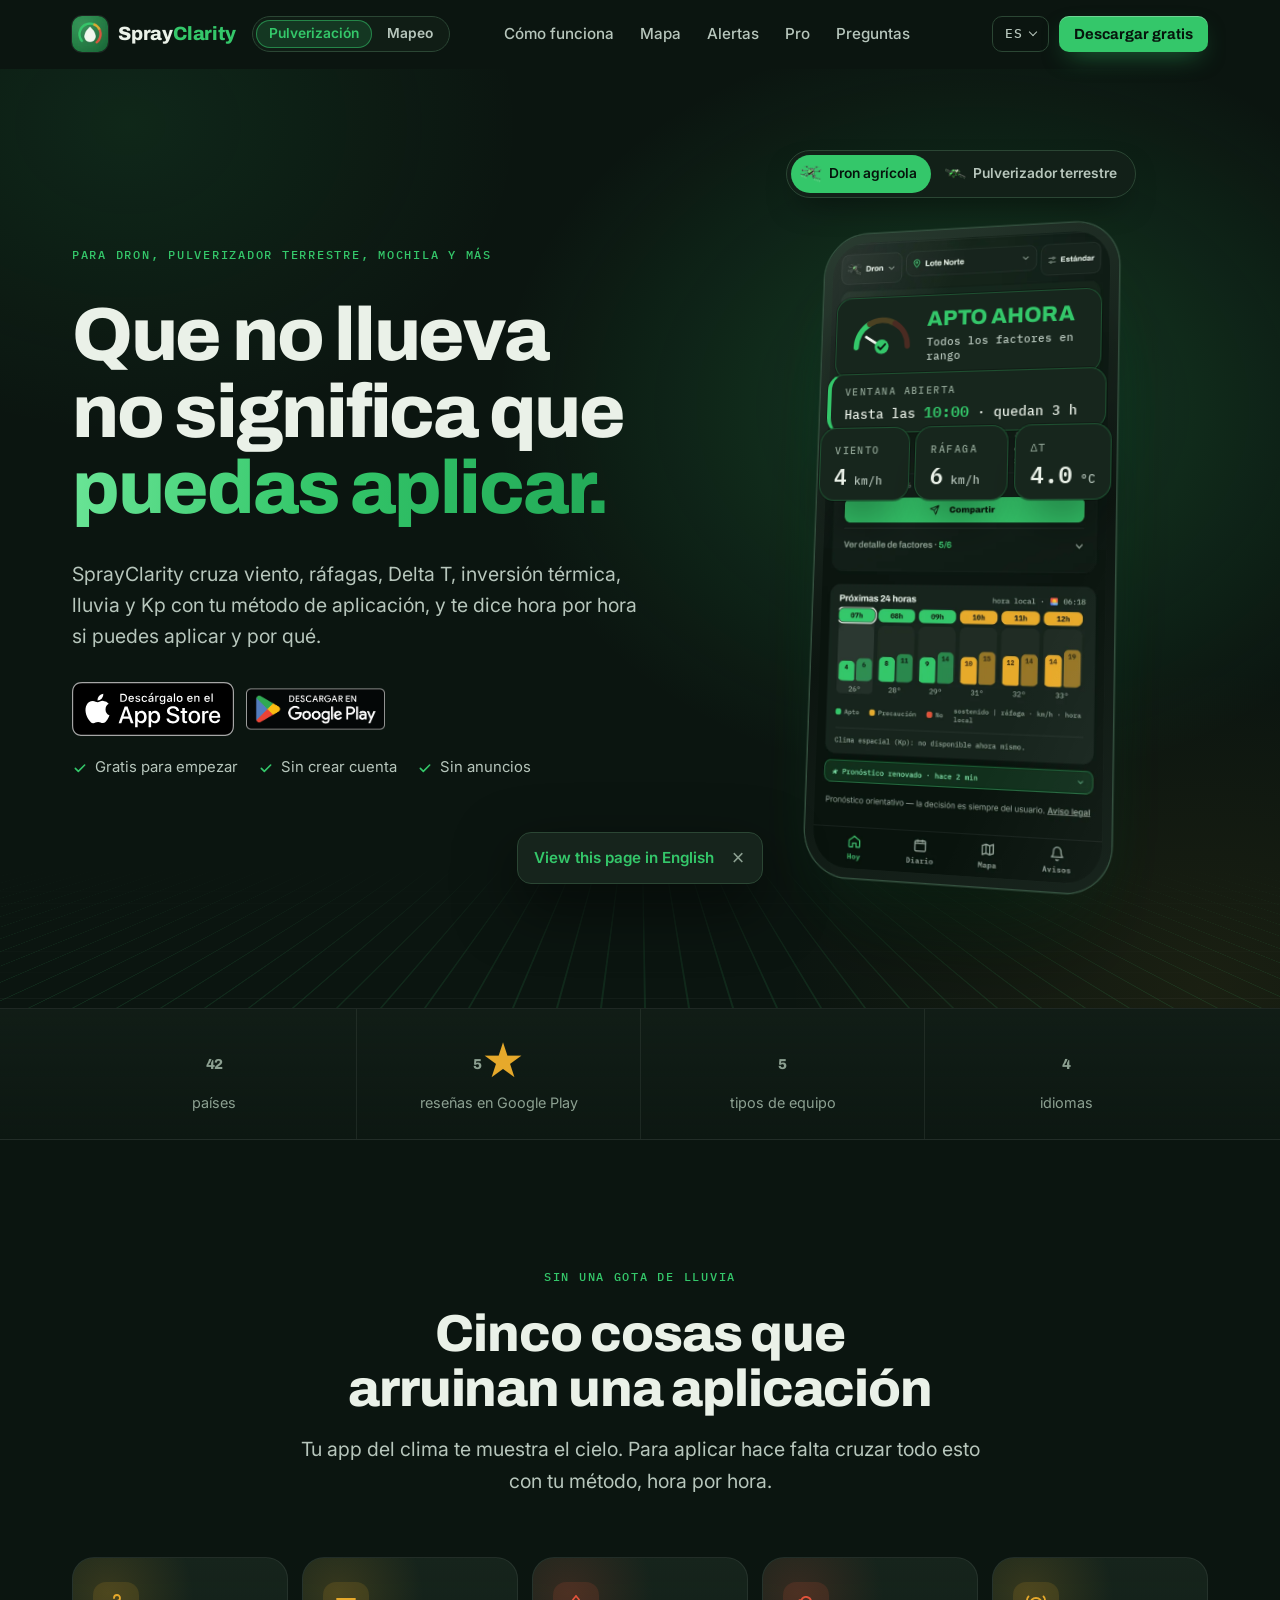
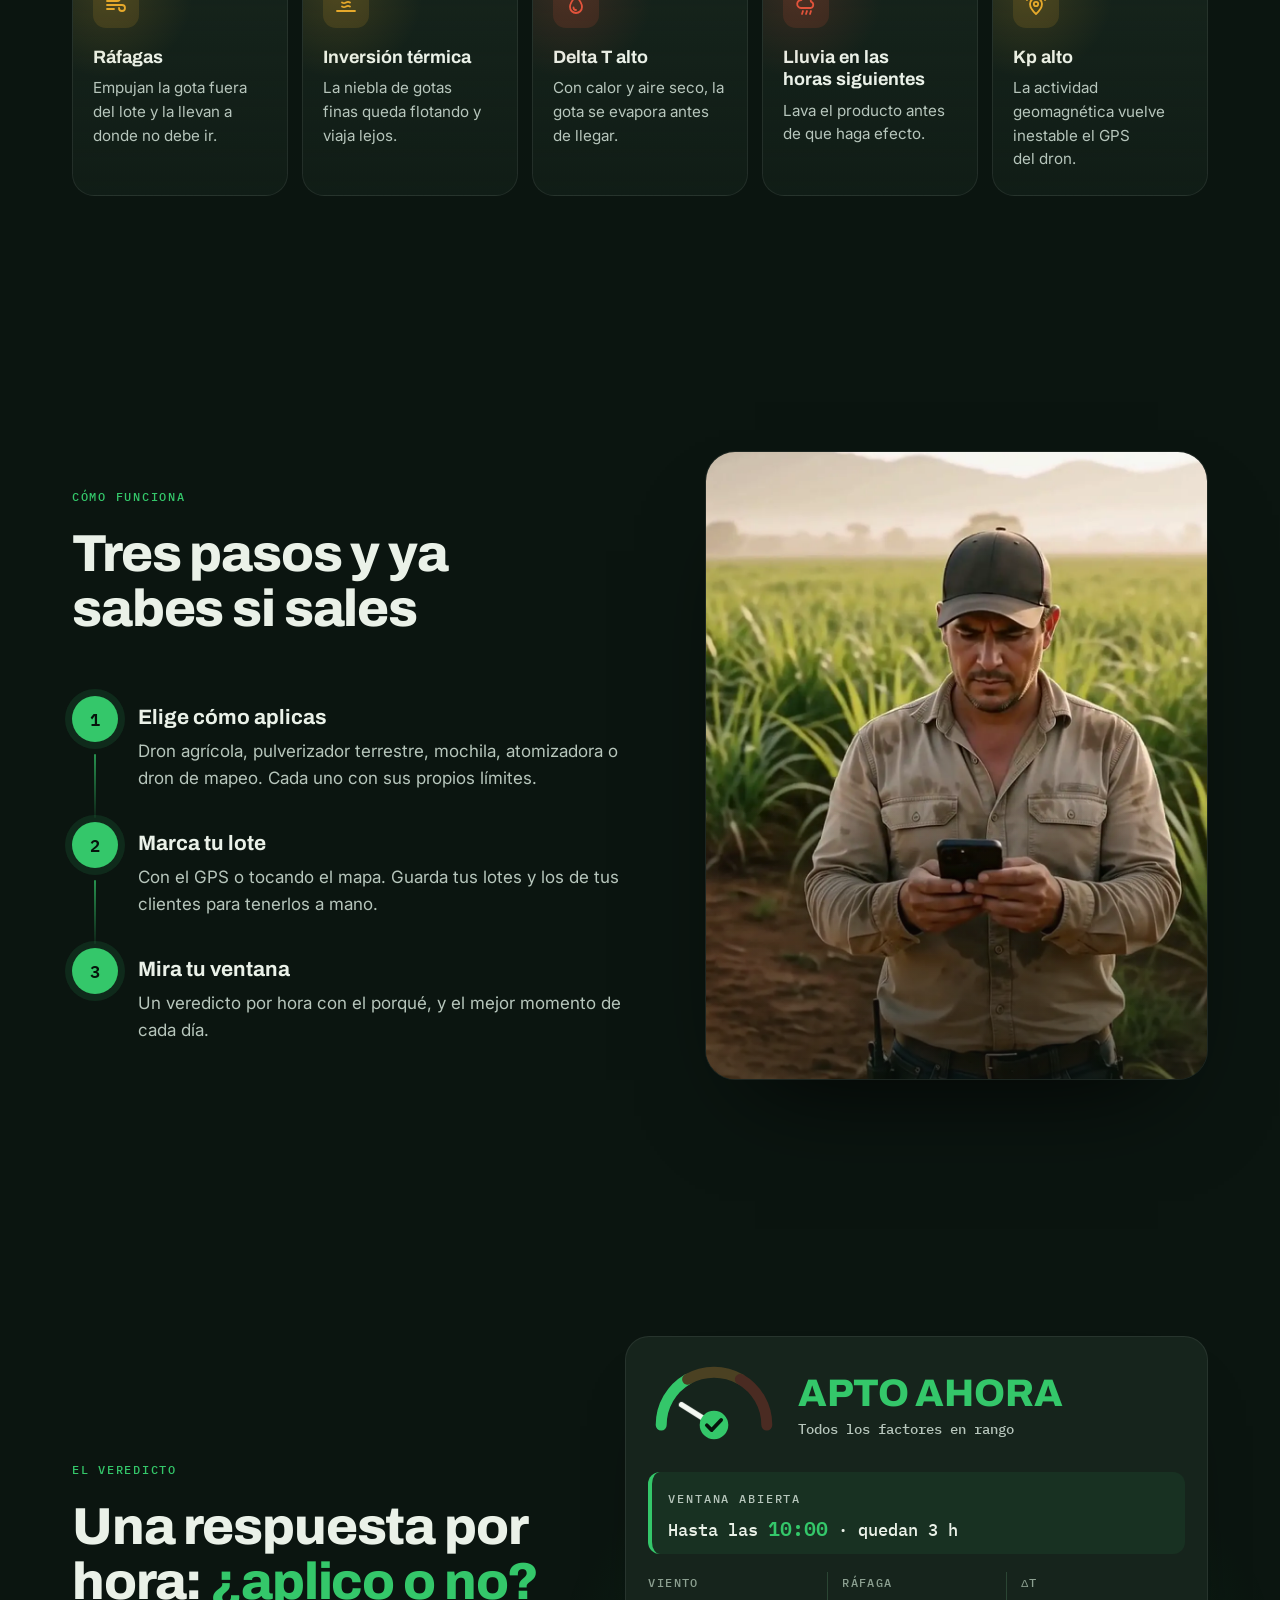
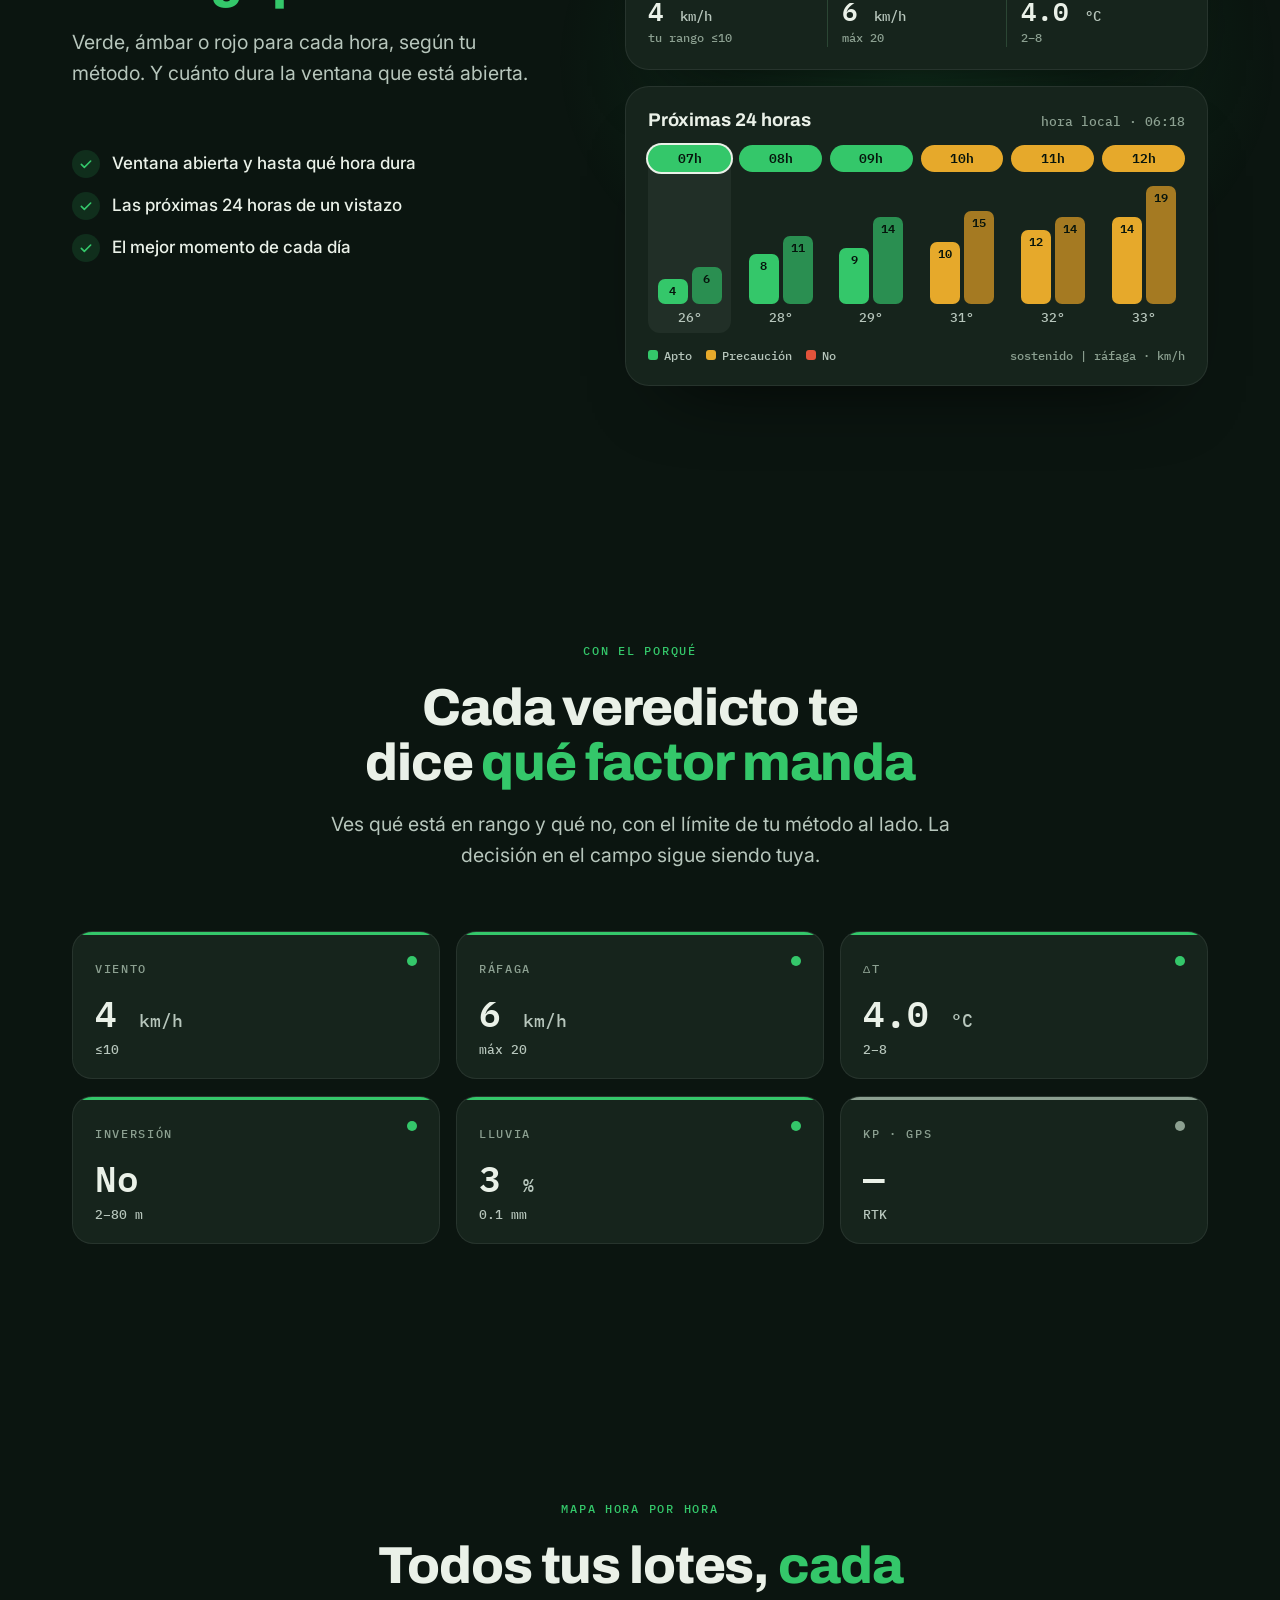
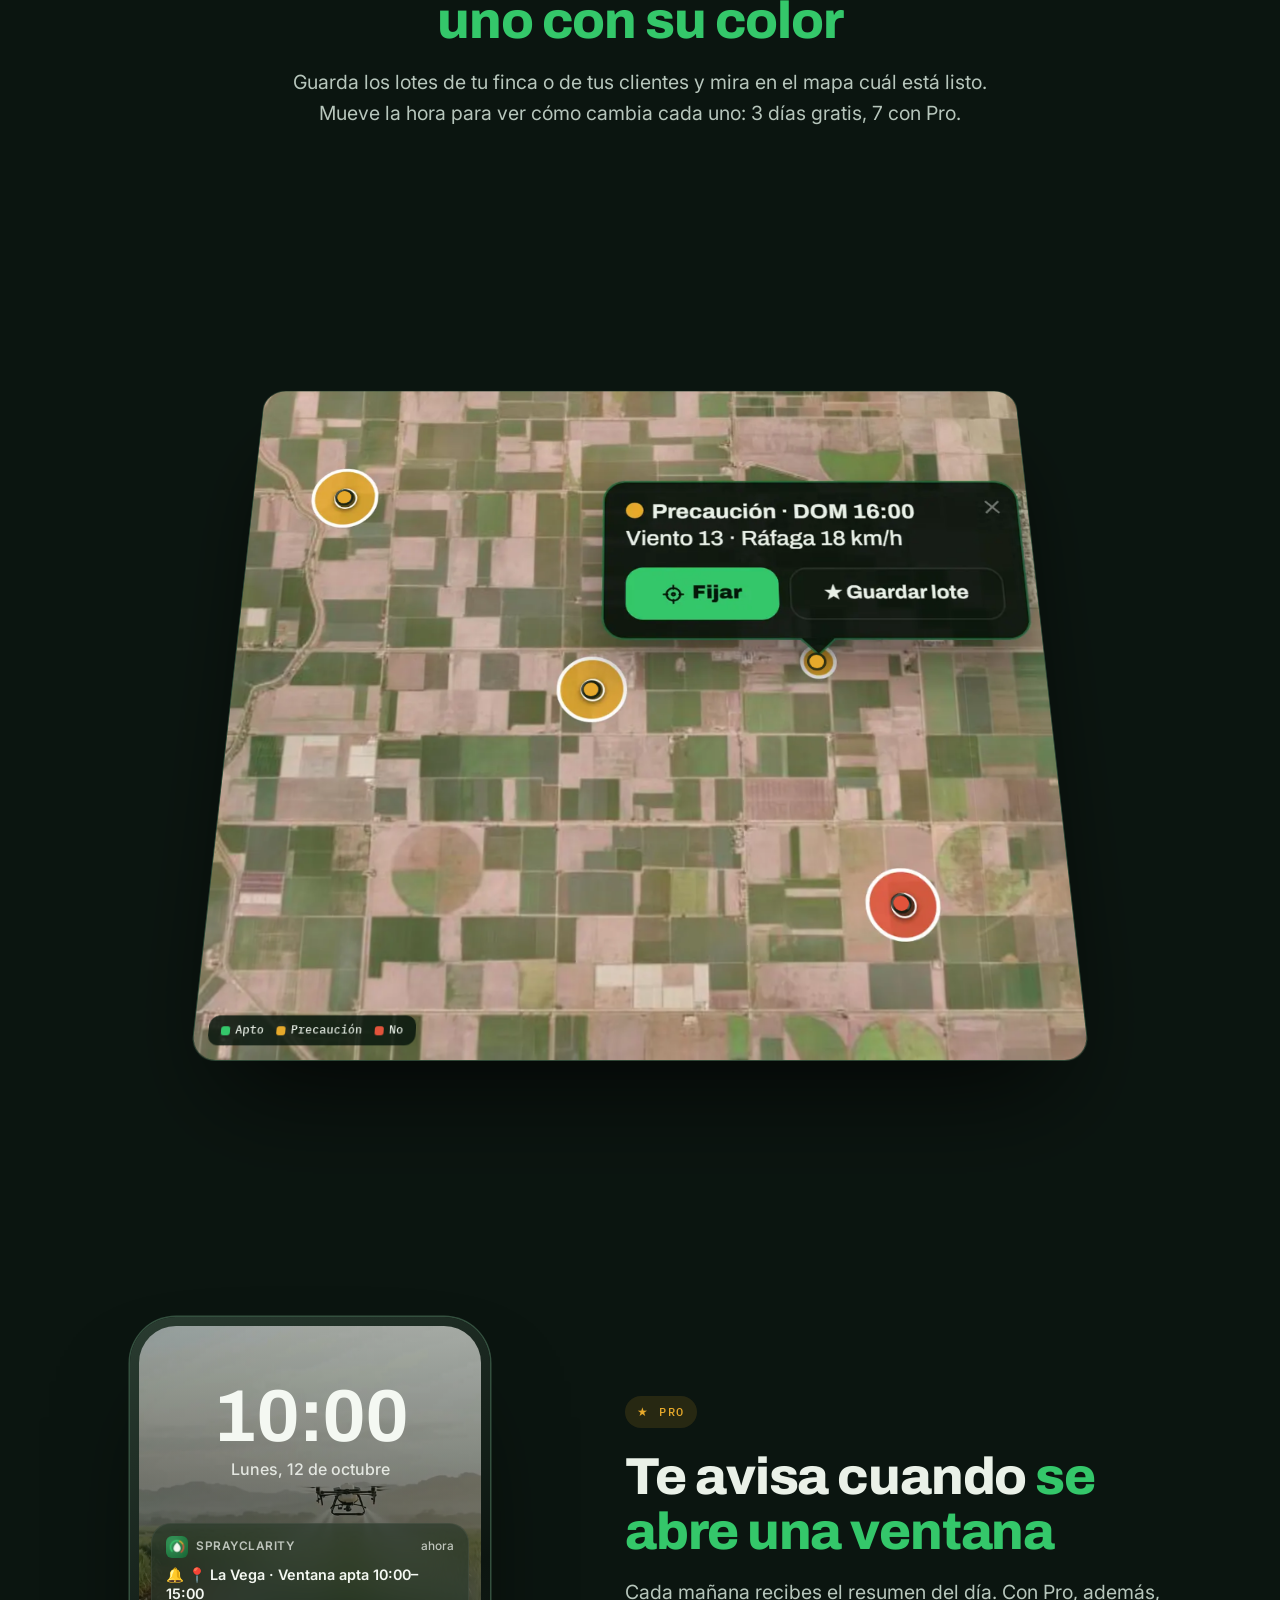
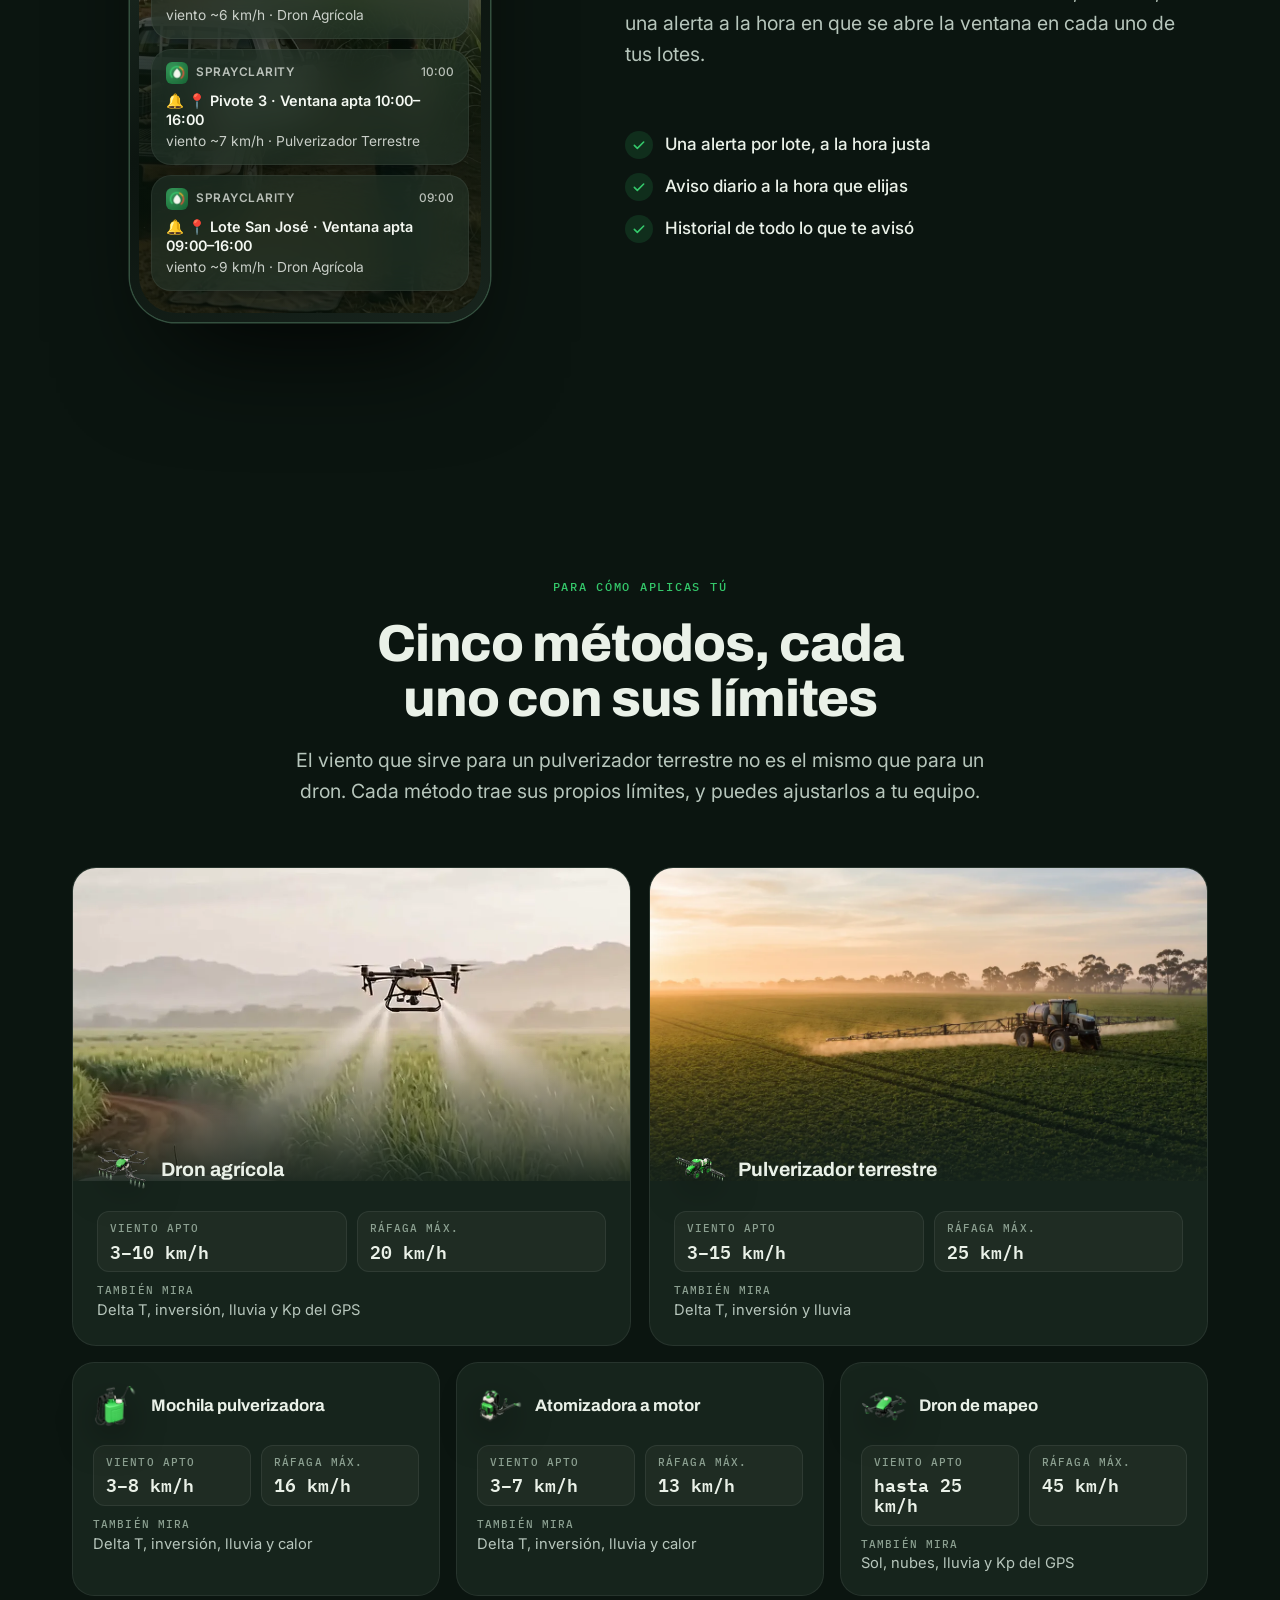
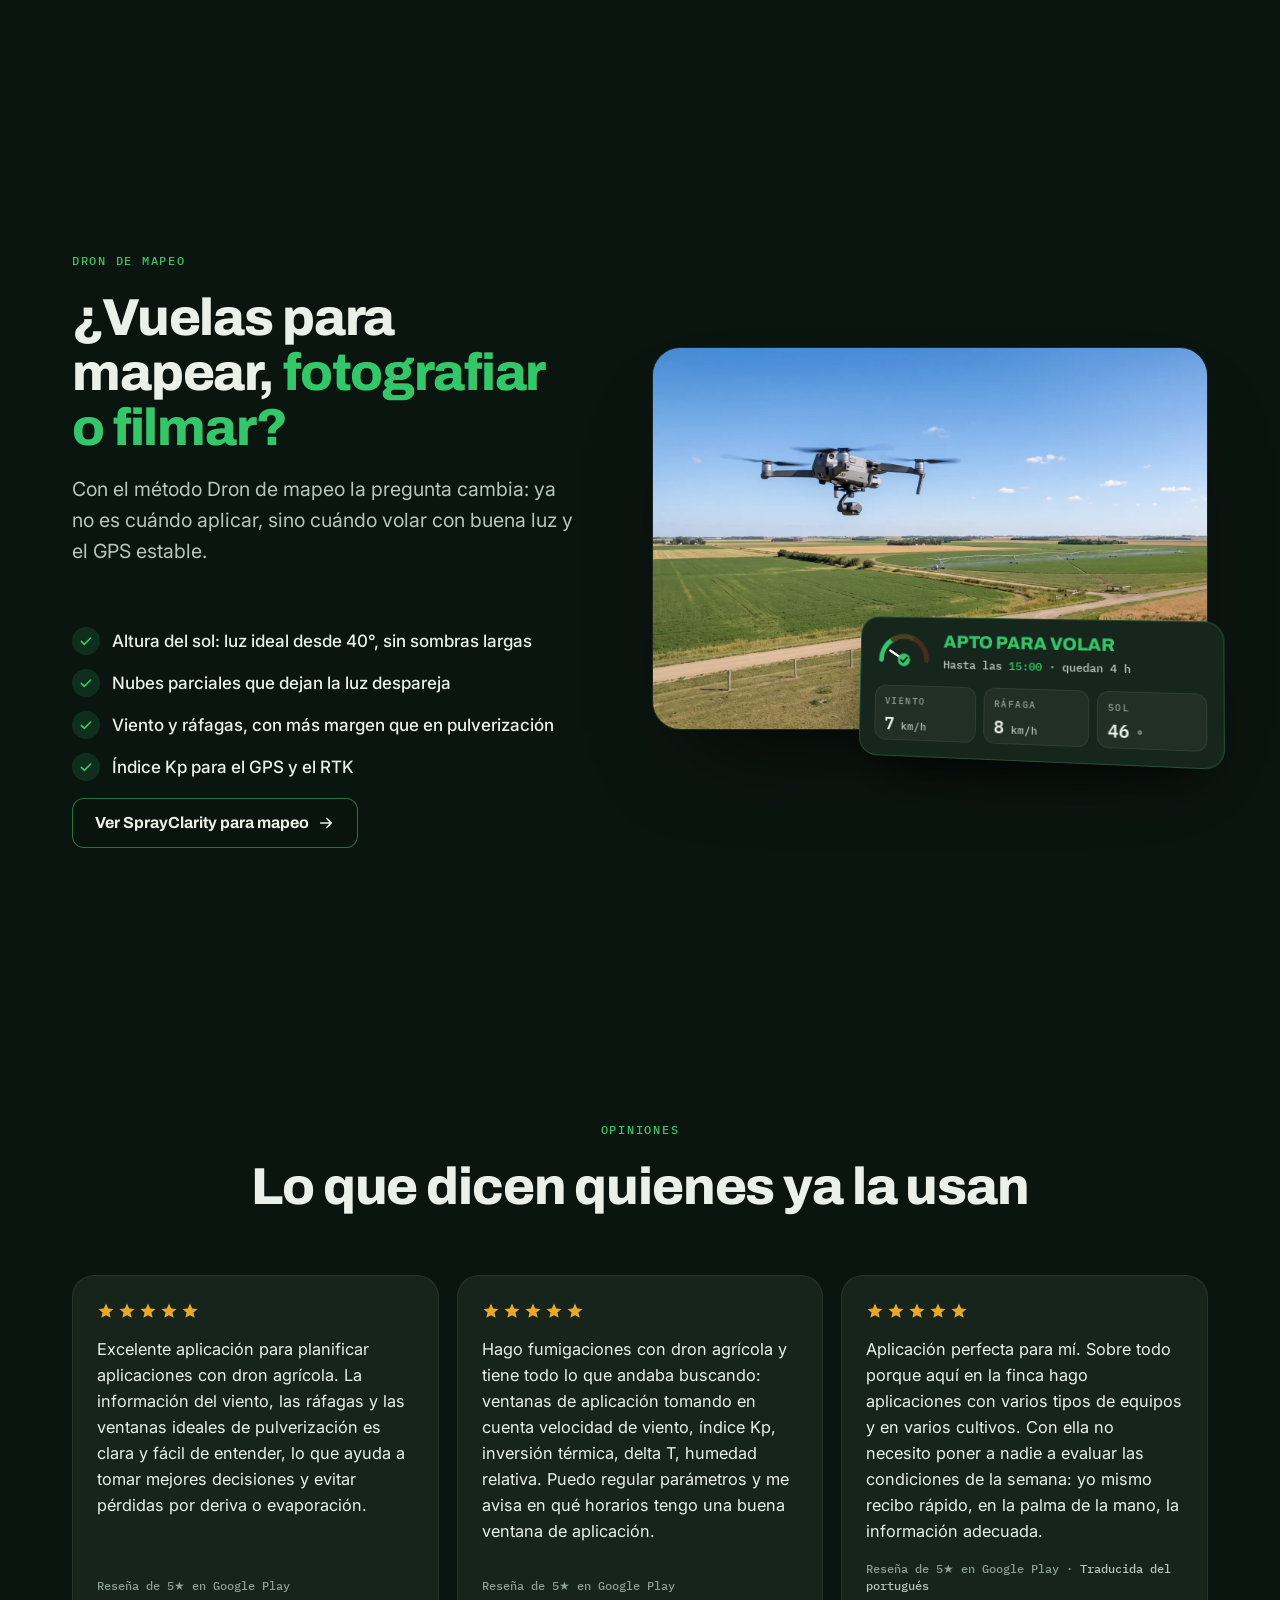
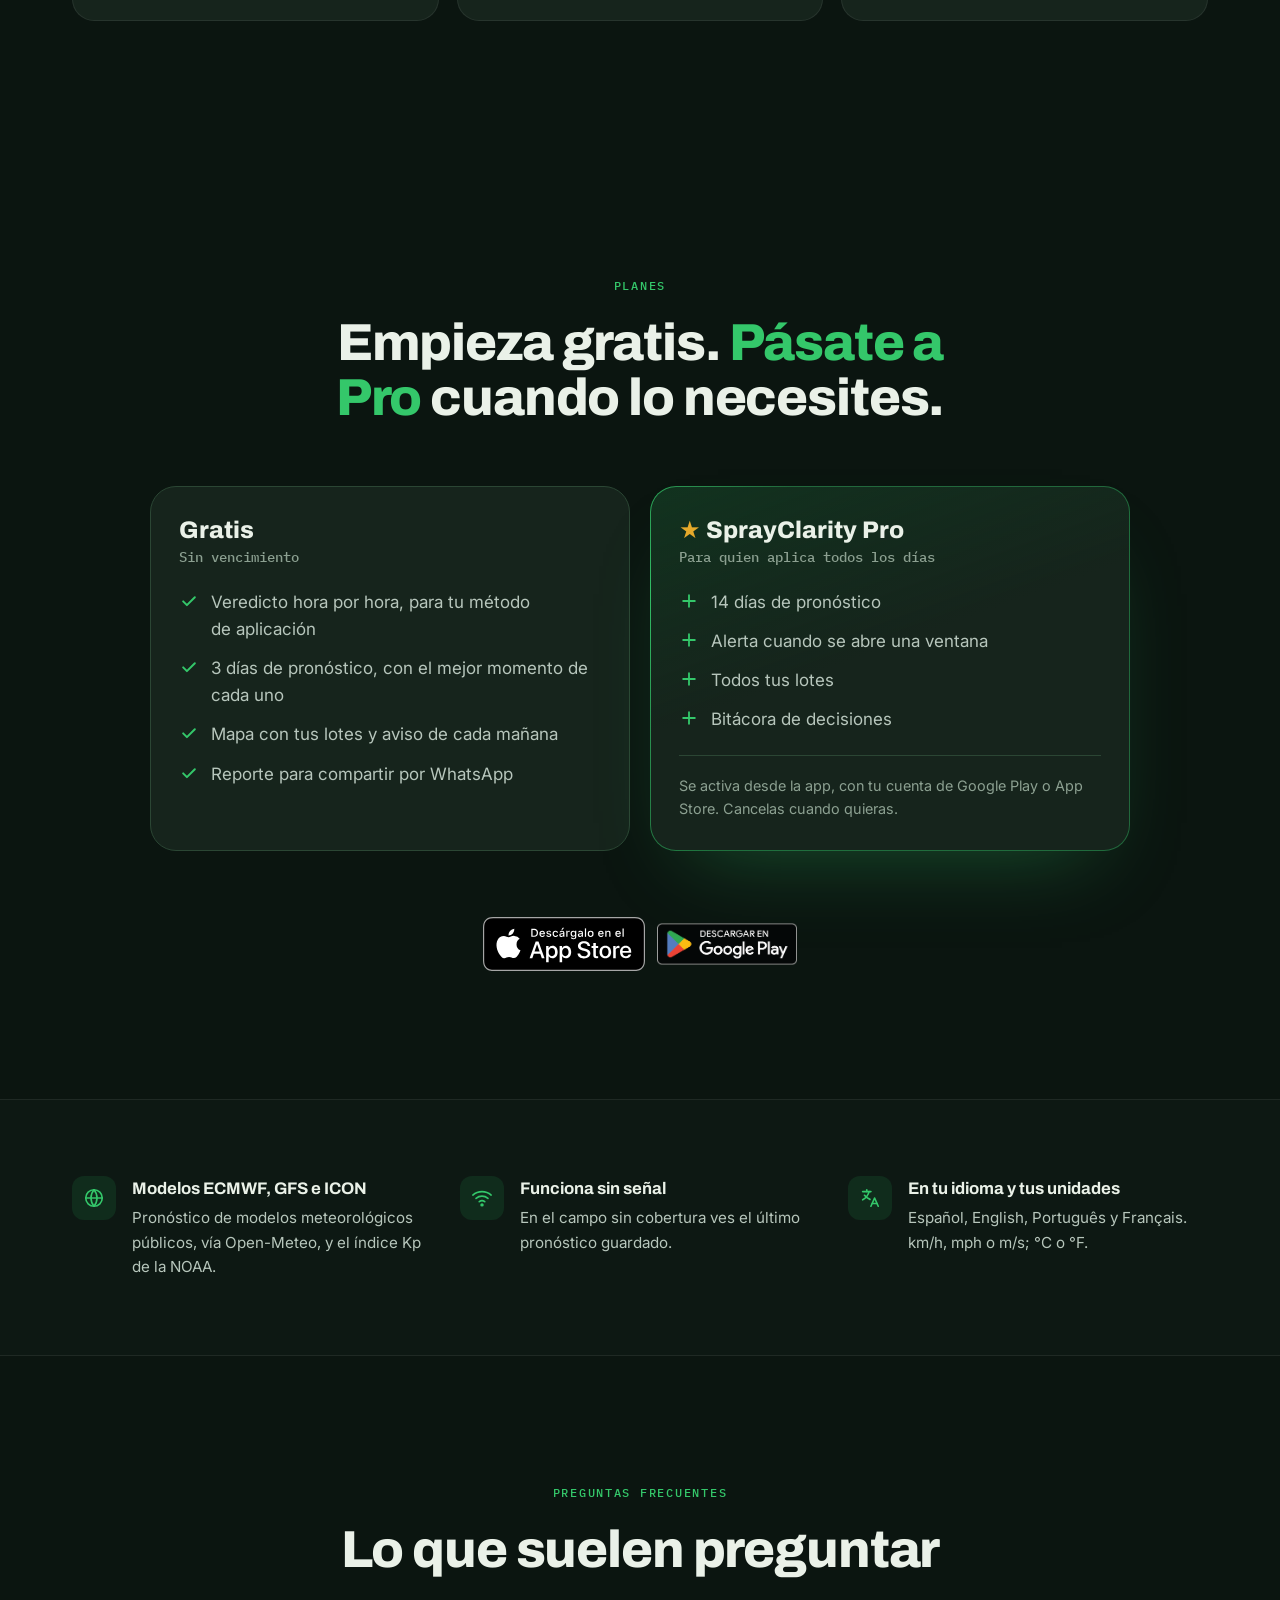
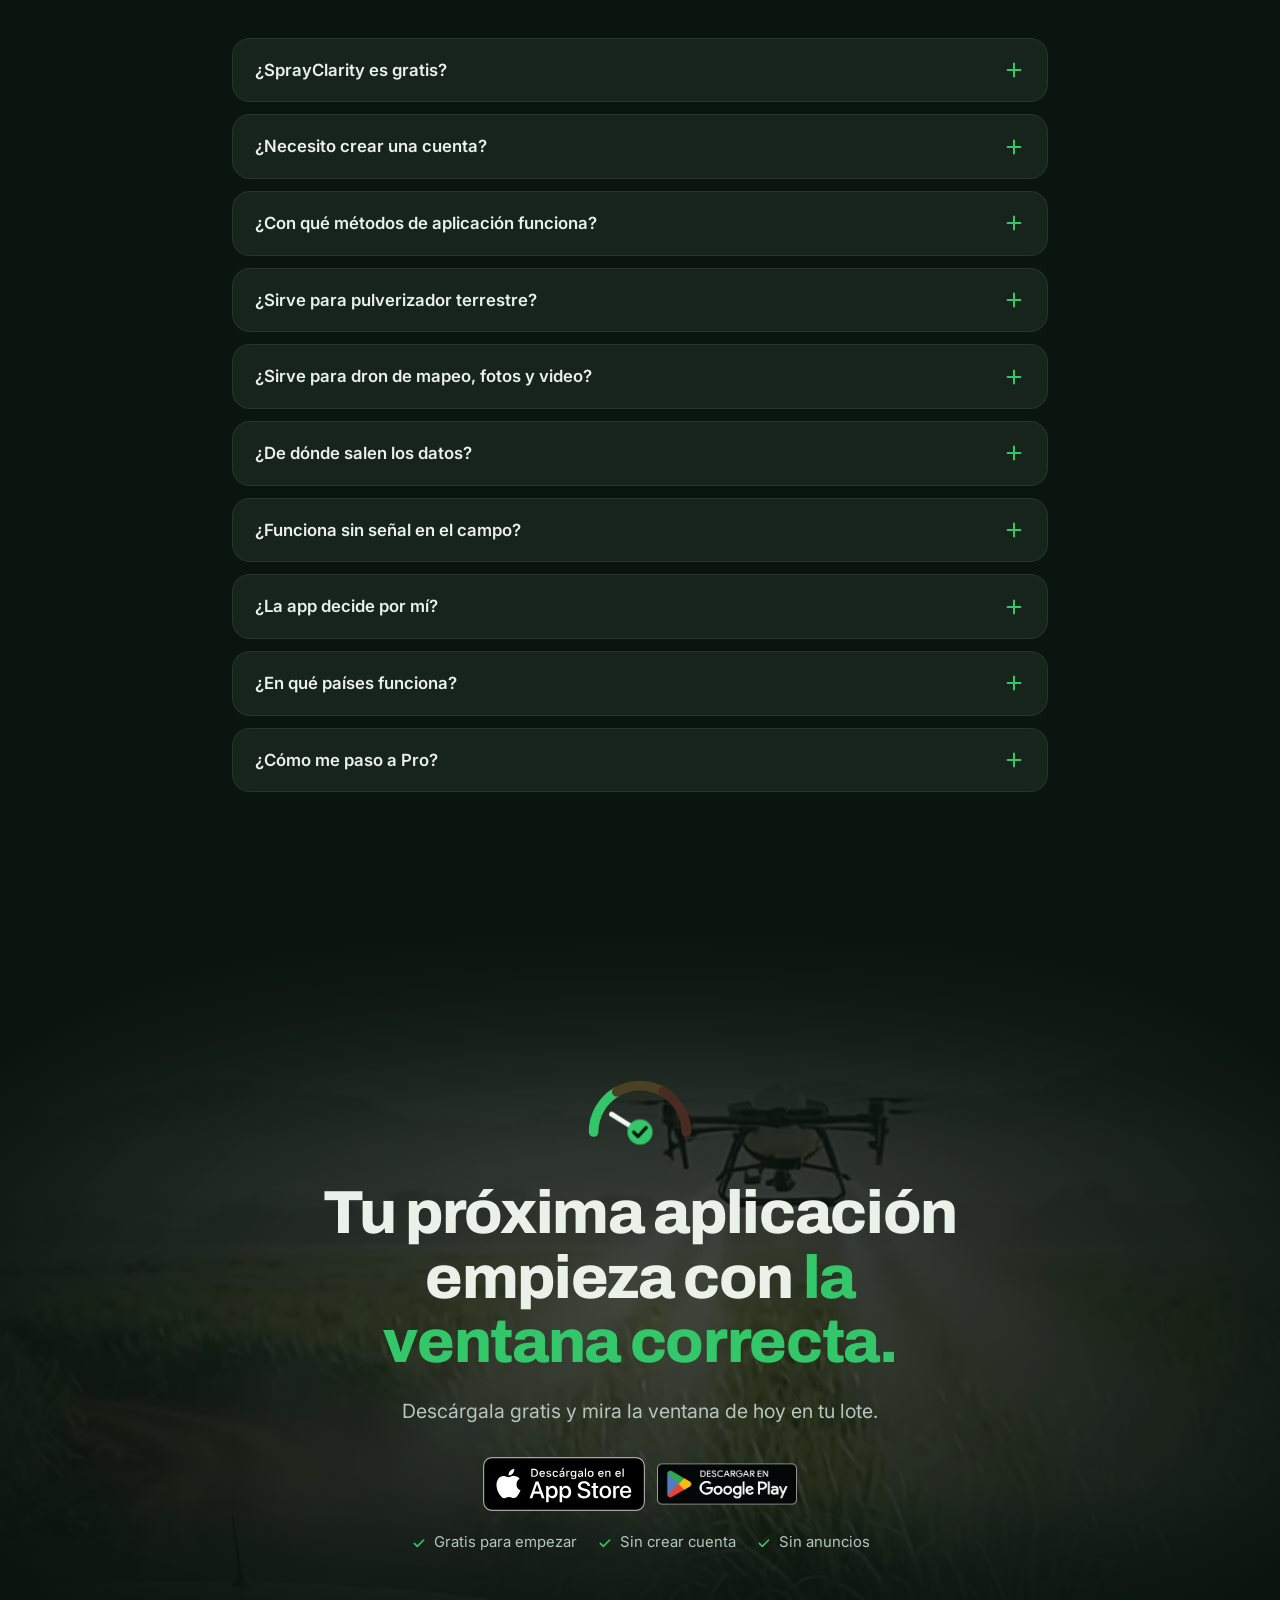
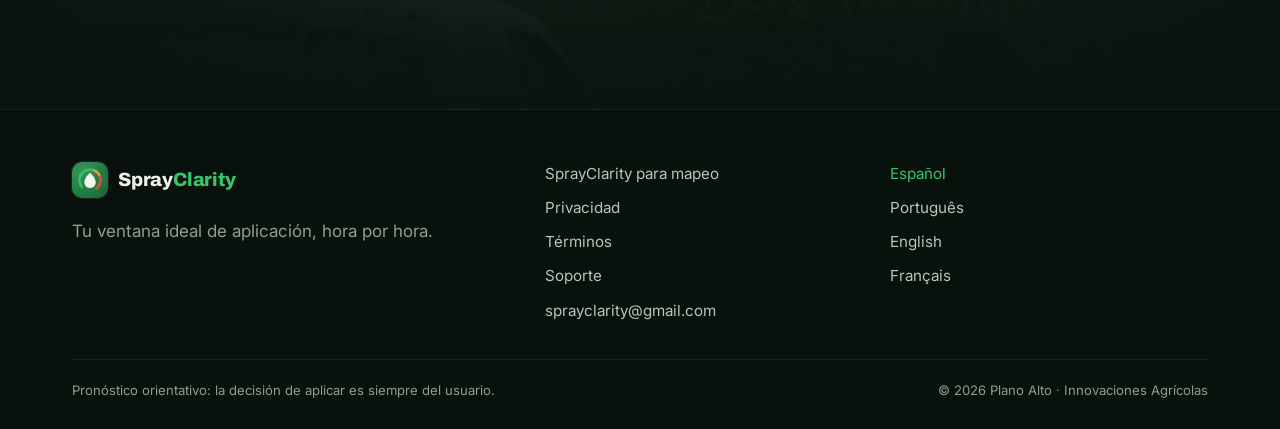
==== commit a0c73902: "Landing: selector Pulverización | Mapeo que marca la página actual y atajos del menú centrados - Arr" ====
--- a/index.html
+++ b/index.html
@@ -16,7 +16,7 @@
 <link rel="preconnect" href="https://fonts.googleapis.com"><link rel="preconnect" href="https://fonts.gstatic.com" crossorigin>
 <link rel="stylesheet" href="https://fonts.googleapis.com/css2?family=Archivo:wght@700;800&family=IBM+Plex+Mono:wght@500;600&family=Inter:wght@400;500;600&display=swap">
 <link rel="preload" as="image" href="/assets/landing/img/hoy-es.webp" type="image/webp">
-<link rel="stylesheet" href="/assets/landing/landing.css?v=4">
+<link rel="stylesheet" href="/assets/landing/landing.css?v=6">
 <script>/* enlaces viejos a la política (antes era la portada), también las URL de borrado de datos de las tiendas */if(/^#(es|eliminar-datos|en|data-deletion|pt|excluir-dados|fr|suppression-donnees)$/.test(location.hash))location.replace("/privacidad/"+location.hash);</script>
 <script type="application/ld+json">{"@context":"https://schema.org","@type":"SoftwareApplication","name":"SprayClarity","operatingSystem":"Android, iOS","applicationCategory":"UtilitiesApplication","description":"Que no llueva no significa que puedas aplicar. SprayClarity cruza viento, ráfagas, Delta T, inversión térmica, lluvia y Kp con tu método y te dice, hora por hora, cuándo aplicar. Gratis en Android y iPhone.","url":"https://sprayclarity.com/","inLanguage":"es","image":"https://sprayclarity.com/assets/landing/og-es.jpg","publisher":{"@type":"Organization","name":"Plano Alto"},"downloadUrl":["https://play.google.com/store/apps/details?id=com.planoalto.sprayclarity","https://apps.apple.com/app/id6804949973"]}</script>
 <script>window.SC={"lang":"es","founder":"Precio de fundador hasta el {d}","locale":"es","sug":{"es":{"url":"/","msg":"Ver esta página en español"},"pt":{"url":"/pt/","msg":"Ver esta página em português"},"en":{"url":"/en/","msg":"View this page in English"},"fr":{"url":"/fr/","msg":"Voir cette page en français"}}};document.documentElement.classList.add('js');setTimeout(function(){if(!window.SCok)document.documentElement.classList.remove('js')},3500);</script>
@@ -26,7 +26,8 @@
 <header class="nav" data-nav>
   <div class="wrap navin">
     <a class="brand" href="/" aria-label="SprayClarity"><img src="/assets/landing/img/icon-96.webp" width="36" height="36" alt=""><span>Spray<b>Clarity</b></span></a>
-    <nav class="links"><a href="#como">Cómo funciona</a><a href="#mapa">Mapa</a><a href="#alertas">Alertas</a><a href="#pro">Pro</a><a href="#preguntas">Preguntas</a><a href="/mapeo/" class="ext">Mapeo</a></nav>
+    <nav class="modo m-nav" aria-label="Pulverización o mapeo"><a href="/" aria-current="page">Pulverización</a><a href="/mapeo/">Mapeo</a></nav>
+    <nav class="links"><a href="#como">Cómo funciona</a><a href="#mapa">Mapa</a><a href="#alertas">Alertas</a><a href="#pro">Pro</a><a href="#preguntas">Preguntas</a></nav>
     <div class="navr">
       <details class="langs"><summary aria-label="Idioma">ES</summary><div class="langs-m"><a href="/" hreflang="es" lang="es" aria-current="page">Español</a><a href="/pt/" hreflang="pt-BR" lang="pt-BR">Português</a><a href="/en/" hreflang="en" lang="en">English</a><a href="/fr/" hreflang="fr" lang="fr">Français</a></div></details>
       <a class="btn sm" href="#descargar" data-cta>Descargar gratis</a>
@@ -41,6 +42,7 @@
   <div class="field" aria-hidden="true"><i></i></div>
   <div class="wrap hero-g">
     <div class="hero-t">
+      <nav class="modo m-hero" aria-label="Pulverización o mapeo"><a href="/" aria-current="page">Pulverización</a><a href="/mapeo/">Mapeo</a></nav>
       <p class="eyebrow" data-anim>Para dron, pulverizador terrestre, mochila y más</p>
       <h1 data-anim style="--i:1">Que no llueva no significa que <em>puedas aplicar.</em></h1>
       <p class="lead" data-anim style="--i:2">SprayClarity cruza viento, ráfagas, Delta T, inversión térmica, lluvia y Kp con tu método de aplicación, y te dice hora por hora si puedes aplicar y por qué.</p>
@@ -196,6 +198,6 @@
   </div>
   <div class="wrap"><div class="fine"><p>Pronóstico orientativo: la decisión de aplicar es siempre del usuario.</p><p>© 2026 Plano Alto · Innovaciones Agrícolas</p></div></div>
 </footer>
-<script src="/assets/landing/landing.js?v=4" defer></script>
+<script src="/assets/landing/landing.js?v=6" defer></script>
 </body>
 </html>
--- a/assets/landing/landing.css
+++ b/assets/landing/landing.css
@@ -39,8 +39,12 @@
 .links{display:flex;gap:2px;margin-inline:auto}
 .links a{color:var(--soft);text-decoration:none;font-weight:500;font-size:.95rem;padding:9px 12px;border-radius:10px;transition:color .2s,background-color .2s}
 .links a:hover,.links a.on{color:var(--ink);background:rgba(234,241,232,.06)}
-.links a.ext{color:var(--go)}
-.links a.ext::after{content:'↗';margin-left:4px;font-size:.8em}
+/* Pulverización | Mapeo: la página actual va marcada (verde con borde); la otra, en gris */
+.modo{display:inline-flex;align-items:center;gap:2px;flex:none;padding:3px;border-radius:999px;border:1px solid var(--line);background:rgba(19,33,25,.7)}
+.modo a{padding:7px 13px;border-radius:999px;color:var(--soft);text-decoration:none;font:600 .86rem/1 var(--fb);white-space:nowrap;transition:color .2s,background-color .2s}
+.modo a:hover{color:var(--ink);background:rgba(234,241,232,.05)}
+.modo a[aria-current]{color:var(--go);background:rgba(52,199,106,.15);box-shadow:inset 0 0 0 1px rgba(52,199,106,.55)}
+.m-hero{display:none}
 .navr{display:flex;align-items:center;gap:10px;margin-left:auto}
 .langs{position:relative}
 .langs summary{display:flex;align-items:center;gap:7px;list-style:none;cursor:pointer;color:var(--soft);font:500 .82rem/1 var(--fm);letter-spacing:.08em;padding:10px 12px;border:1px solid var(--line);border-radius:10px;transition:color .2s,border-color .2s}
@@ -55,7 +59,8 @@
 .btn{display:inline-flex;align-items:center;justify-content:center;gap:8px;white-space:nowrap;background:var(--go);color:var(--dark);font:700 1rem/1 var(--fd);text-decoration:none;padding:15px 22px;border-radius:12px;box-shadow:0 10px 26px -10px rgba(52,199,106,.6),inset 0 1px 0 rgba(255,255,255,.28);transition:transform .2s var(--ease),box-shadow .2s,background-color .2s}
 .btn:hover{background:#3FD677;transform:translateY(-1px);box-shadow:0 14px 32px -10px rgba(52,199,106,.72),inset 0 1px 0 rgba(255,255,255,.3)}
 .btn.sm{padding:11px 15px;font-size:.92rem;border-radius:10px}
-@media (max-width:1100px){.links{display:none}}
+@media (max-width:1240px){.links{display:none}}
+@media (max-width:720px){.m-nav{display:none}.m-hero{display:inline-flex;margin-bottom:18px}}
 @media (max-width:560px){.btn.sm{padding:10px 13px;font-size:.88rem}.nav .btn{display:none}.nav.past .btn{display:inline-flex}.nav.past .langs{display:none}}
 @media (max-width:380px){.nav.past .brand span{display:none}}
 
@@ -123,12 +128,8 @@
 .mtabs button:hover{color:var(--ink)}
 .mtabs button[aria-selected=true]{background:var(--go);color:var(--dark)}
 .rigs{display:grid;perspective:1500px;perspective-origin:50% 40%}
-@property --flip{syntax:'<angle>';inherits:false;initial-value:0deg}
-.rig{grid-area:1/1;position:relative;transform-style:preserve-3d;transform:rotateX(var(--rx,7deg)) rotateY(calc(var(--ry,-16deg) + var(--flip,0deg))) rotateZ(1.5deg)}
+.rig{grid-area:1/1;position:relative;transform-style:preserve-3d;transform:rotateX(var(--rx,7deg)) rotateY(var(--ry,-16deg)) rotateZ(1.5deg)}
 .rig:not(.on){visibility:hidden}
-.rig.flip-out{--flip:92deg;transition:--flip .36s cubic-bezier(.55,0,.8,.3)}
-.rig.flip-pre{--flip:-92deg;transition:none}
-.rig.flip-in{transition:--flip .62s cubic-bezier(.2,.9,.25,1.12)}
 .device{position:relative;margin:0;width:var(--dw);padding:9px;border-radius:46px;background:linear-gradient(150deg,#2A3C31,#0C1510 55%,#18241D);box-shadow:0 0 0 1.5px #34503F,0 60px 100px -40px rgba(0,0,0,.85),0 40px 90px -50px rgba(52,199,106,.5);transform-style:preserve-3d}
 .device::before{content:'';position:absolute;inset:4px;border-radius:44px;background:#050A07;transform:translateZ(-18px)}
 .device img{position:relative;display:block;width:100%;border-radius:37px}
@@ -159,7 +160,8 @@
 .proof-g{display:grid;grid-template-columns:repeat(4,minmax(0,1fr))}
 .pf{padding:28px 16px 26px;text-align:center}
 .pf+.pf{border-left:1px solid var(--line2)}
-.pf b{display:block;font:800 clamp(2rem,1.4rem + 2vw,3rem)/1 var(--fd);letter-spacing:-.02em;font-variant-numeric:tabular-nums}
+/* alto fijo: cuando el contador arranca, el número se parte en <span>+<i> y antes la franja crecía 28 px (movía los atajos) */
+.pf b{display:flex;align-items:center;justify-content:center;height:1em;font:800 clamp(2rem,1.4rem + 2vw,3rem)/1 var(--fd);letter-spacing:-.02em;font-variant-numeric:tabular-nums}
 .pf b i{font-style:normal;color:var(--go)}
 .pf b i.st{color:var(--amb)}
 .pf span{display:block;margin-top:8px;font-size:.9rem;line-height:1.35;color:var(--dim)}
@@ -446,7 +448,10 @@
   .plan.pro::before{animation:spin 7s linear infinite}
   .rig{transition:none}
 }
-@media (prefers-reduced-motion:no-preference) and (hover:none){.rig{animation:sway 9s ease-in-out infinite alternate}.rigs.flipping .rig{animation:none}}
+@media (prefers-reduced-motion:no-preference) and (hover:none){.rig{animation:sway 9s ease-in-out infinite alternate}}
+/* al cambiar de método el teléfono nuevo entra girando (rotate se suma al transform de la inclinación) */
+@media (prefers-reduced-motion:no-preference){.rig.flip-in{animation:flipin .75s cubic-bezier(.2,.9,.25,1.08)}}
+@keyframes flipin{from{rotate:y -90deg}to{rotate:y 0deg}}
 @keyframes drift{to{transform:translate3d(-4%,3%,0) scale(1.06)}}
 @keyframes fly{from{transform:translateY(0)}to{transform:translateY(60px)}}
 @keyframes lift{from{opacity:0;transform:translate3d(calc(var(--z) * -.276),calc(var(--z) * -.122),0)}35%{opacity:1}to{opacity:1;transform:translate3d(0,0,var(--z))}}
